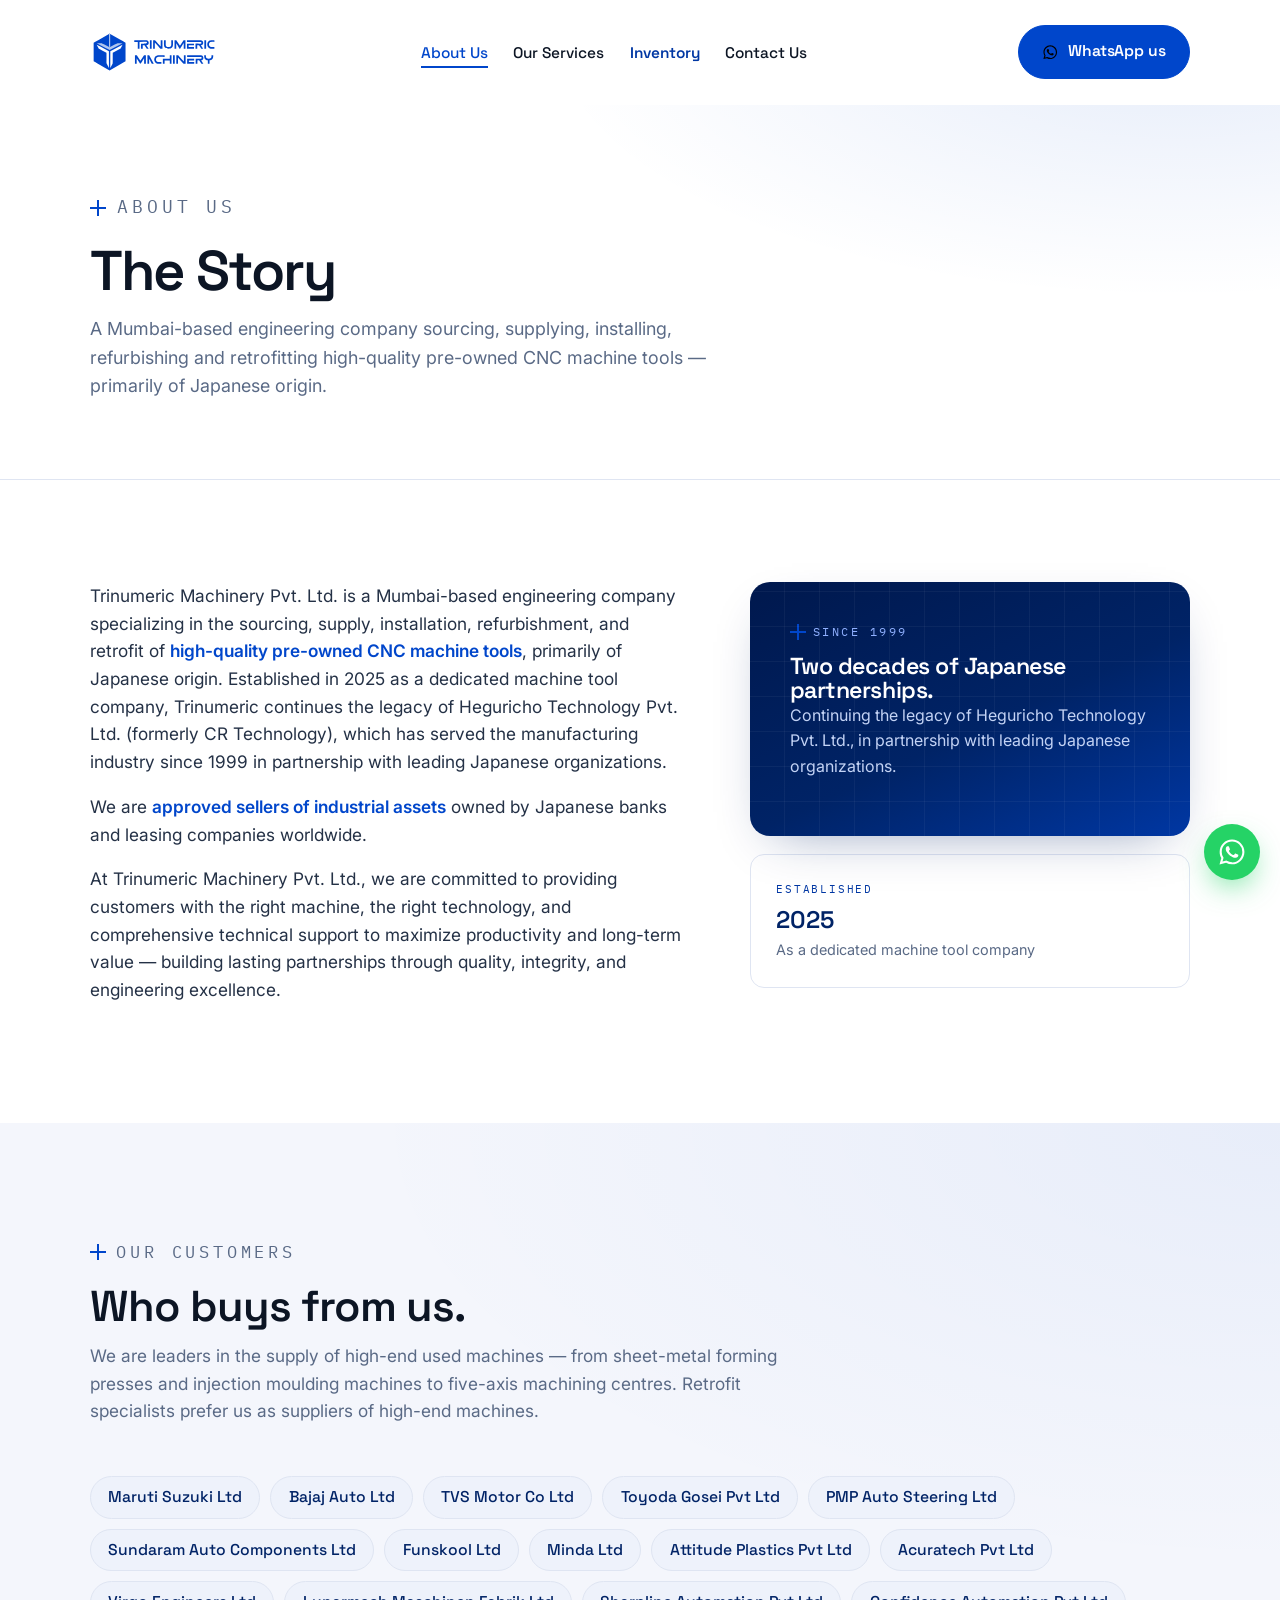
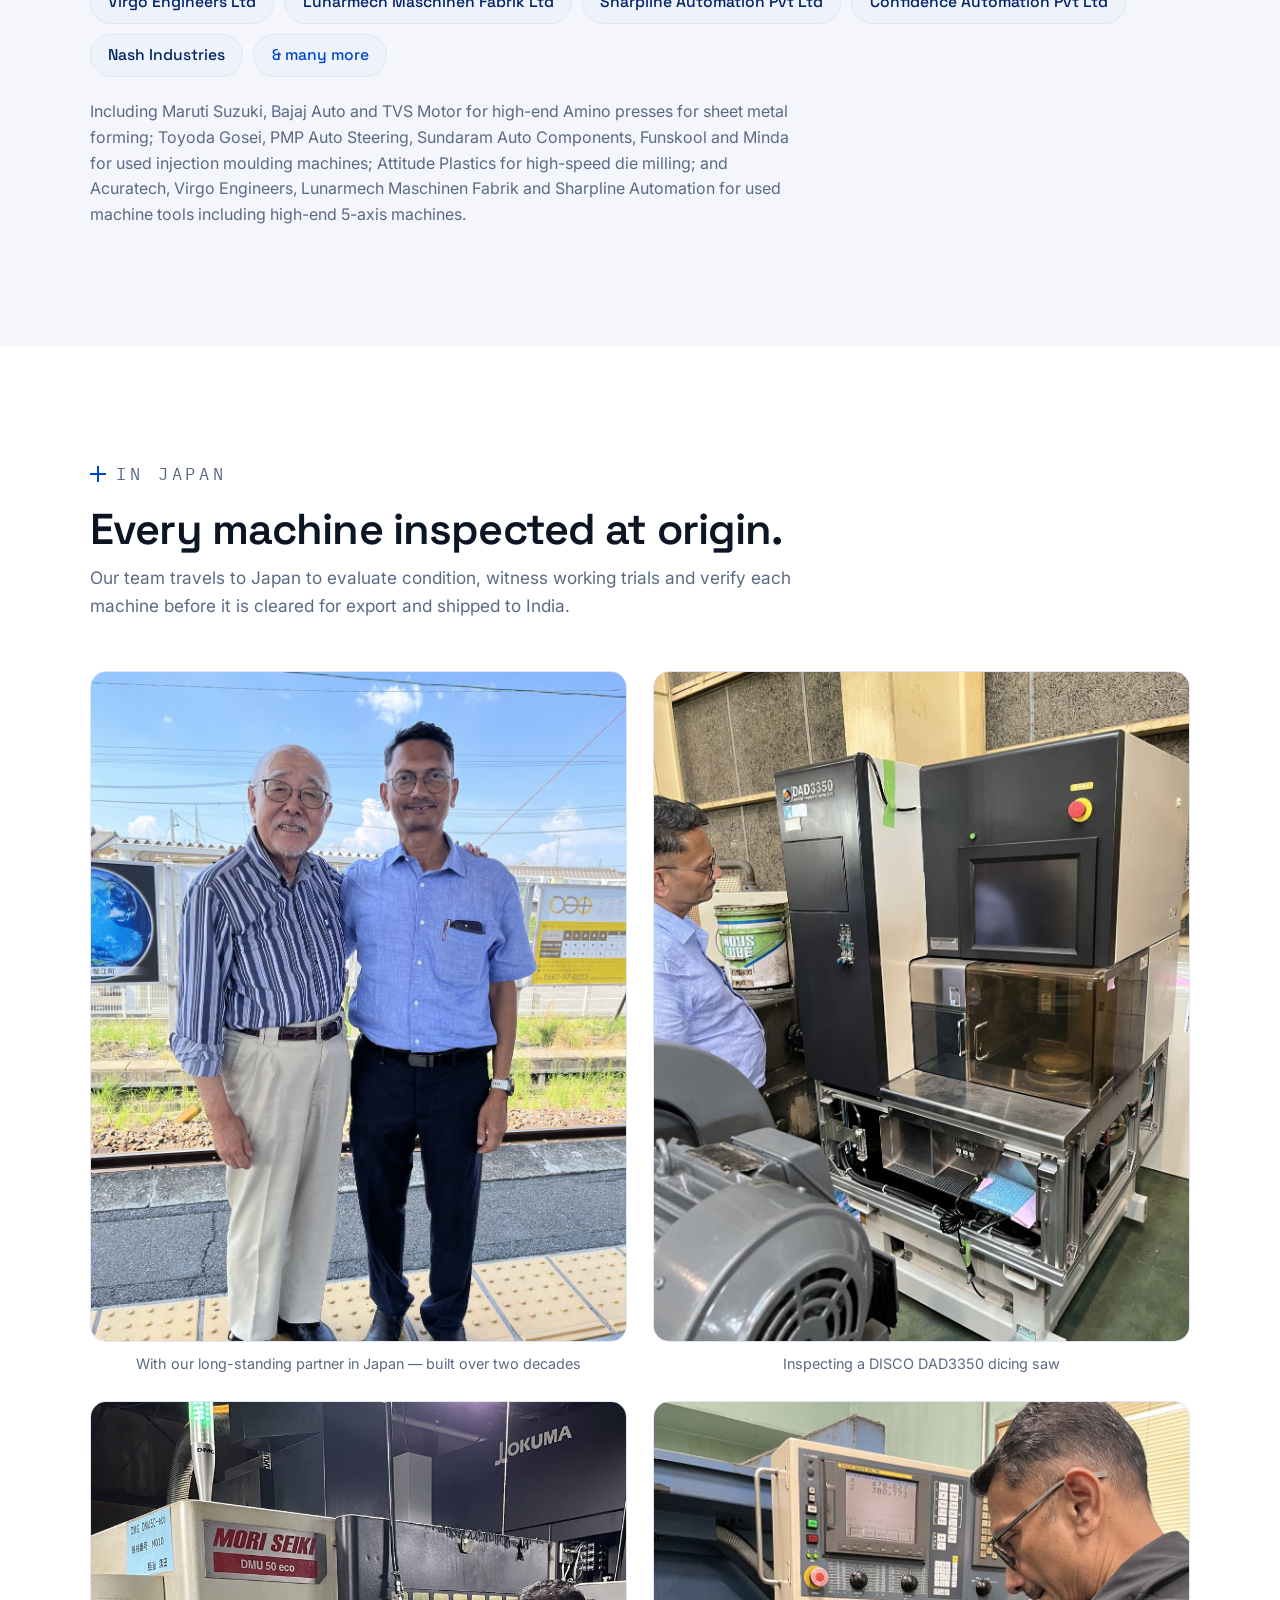
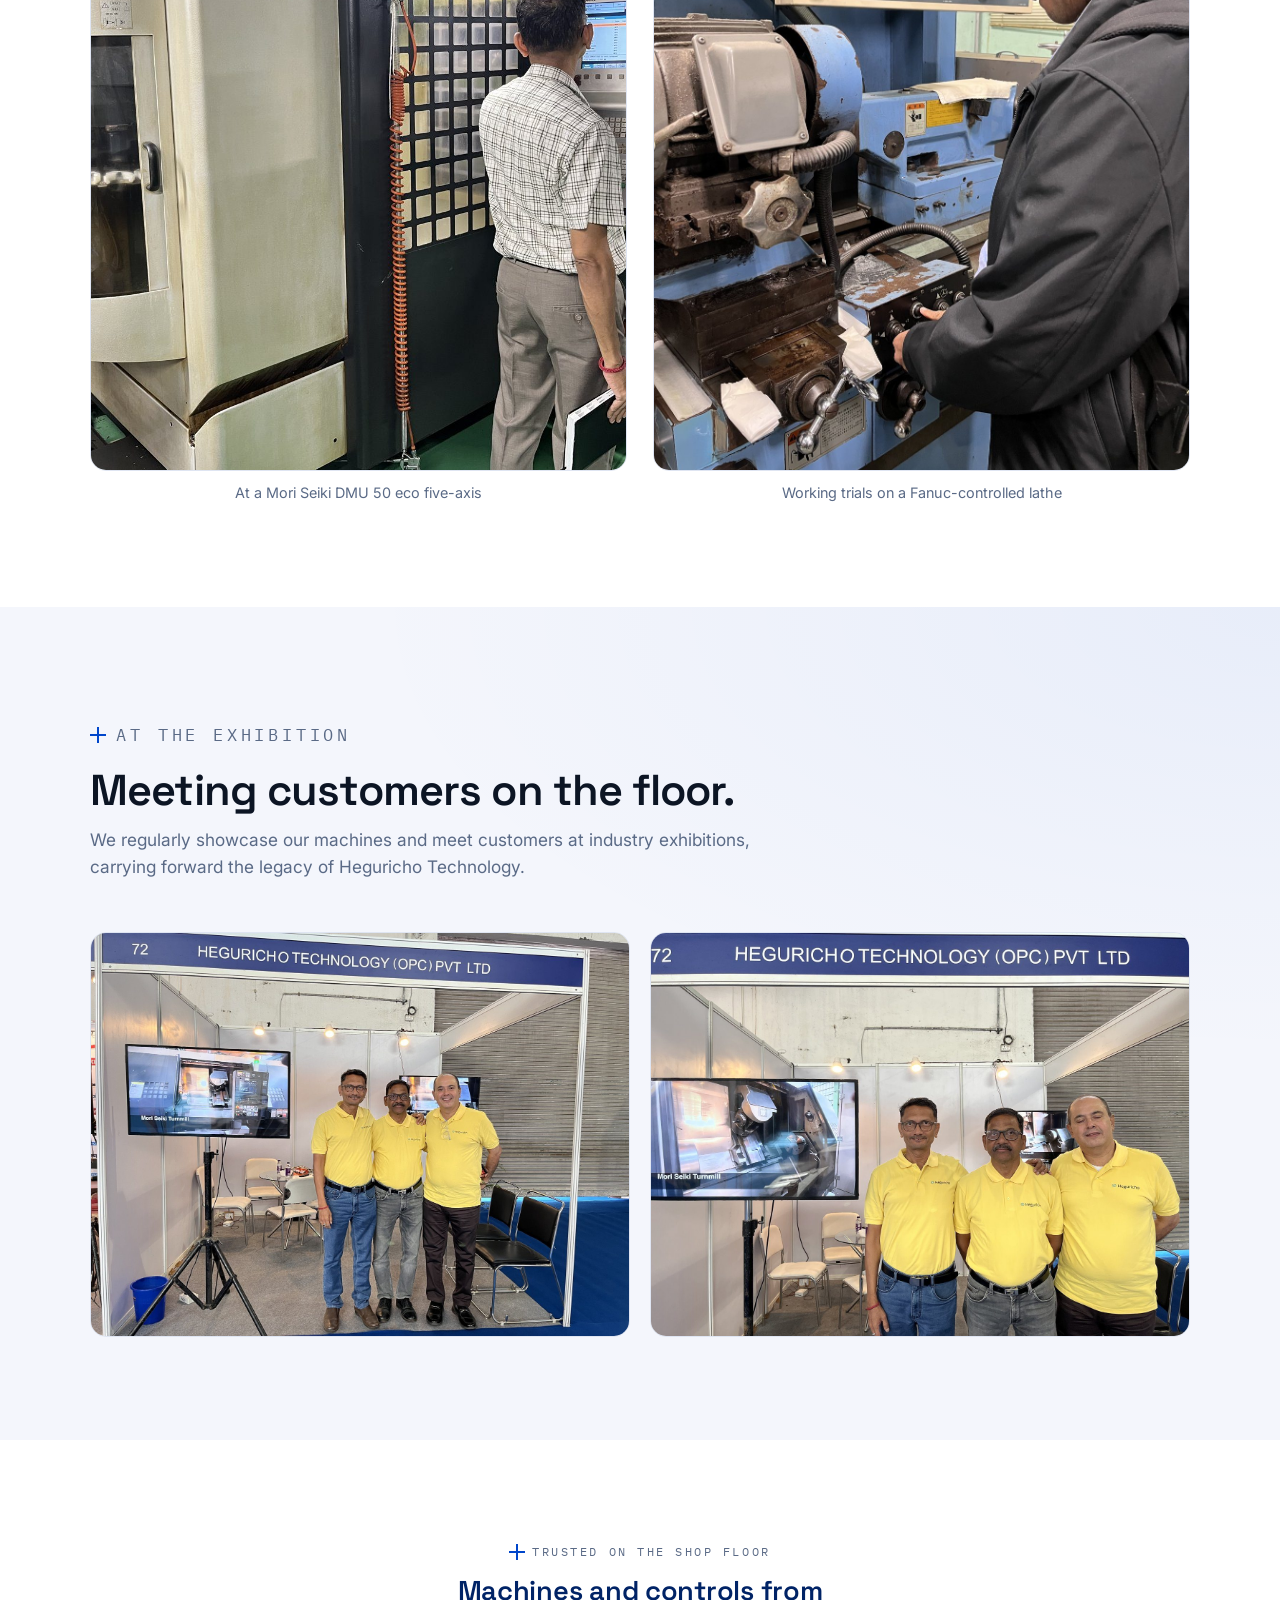
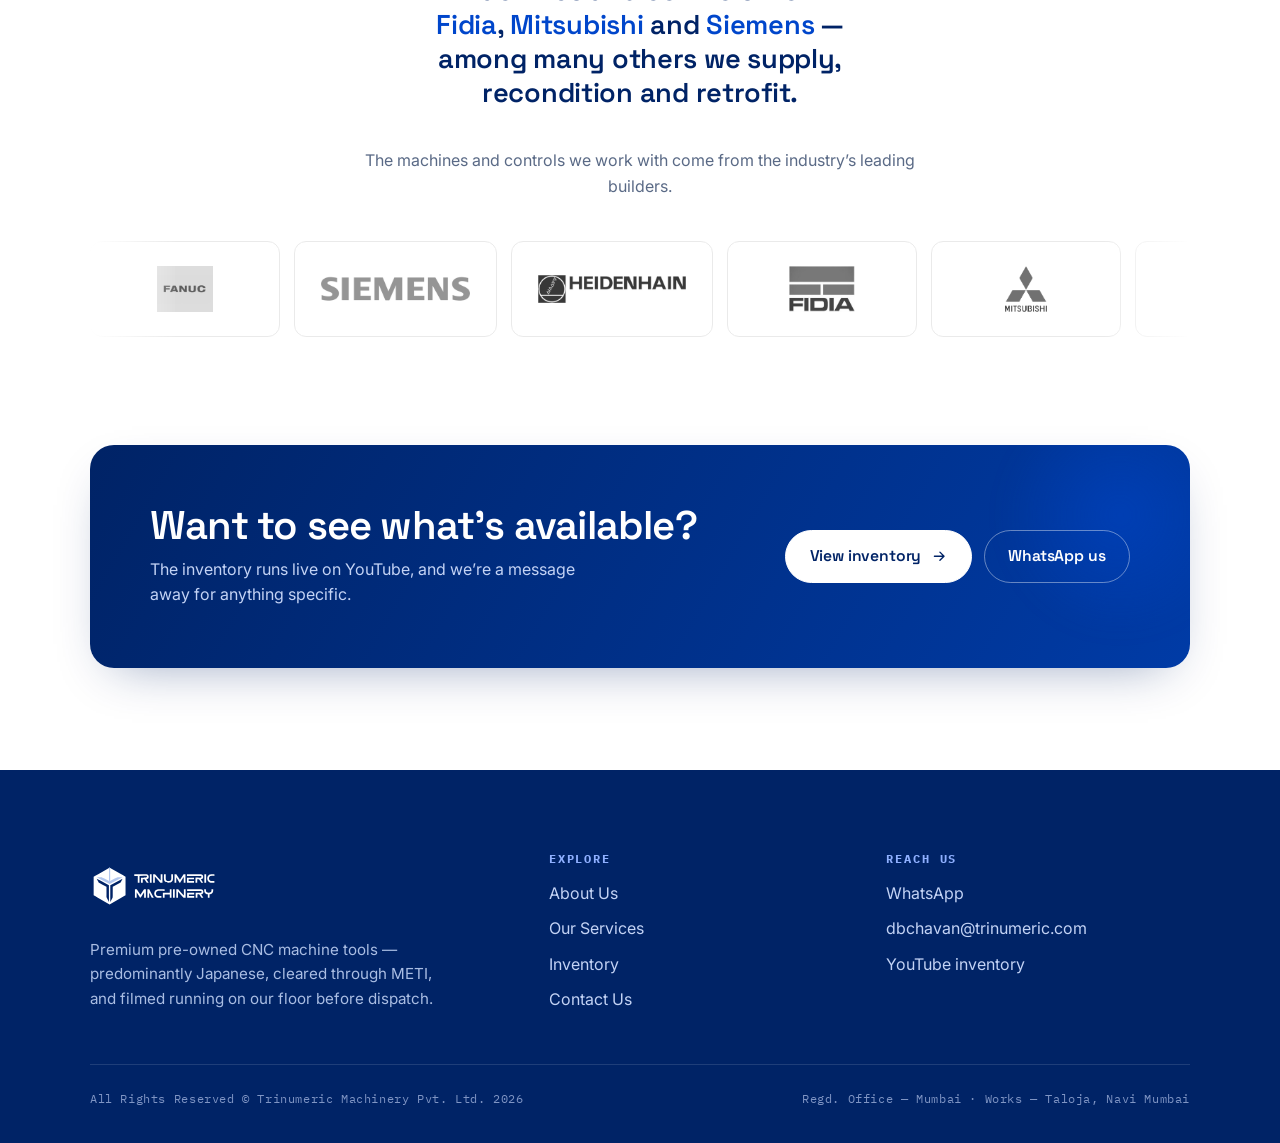
==== about.html @ cbeffe2a "replace prev ver" ====
<!DOCTYPE html><html lang="en"><head><meta charset="utf-8"><meta name="viewport" content="width=device-width,initial-scale=1"><title>About Us — Trinumeric Machinery</title><meta name="description" content="Trinumeric Machinery supplies, reconditions and retrofits premium pre-owned CNC machine tools for Indian manufacturers."><link rel="preconnect" href="https://fonts.googleapis.com"><link rel="preconnect" href="https://fonts.gstatic.com" crossorigin><link href="https://fonts.googleapis.com/css2?family=Space+Grotesk:wght@400;500;600;700&family=Inter:wght@400;500;600&family=IBM+Plex+Mono:wght@400;500&display=swap" rel="stylesheet"><link rel="icon" type="image/png" sizes="32x32" href="images/favicon-32x32.png"><style>
:root{
  --navy:#002366; --blue:#0046CB; --blue-2:#2a6bff;
  --orange:#0046CB; --orange-ink:#0037a3;
  --ink:#0c1524; --steel:#5a6a86; --line:#dfe5f2;
  --paper:#f4f6fc; --paper-2:#eef2fb; --white:#ffffff;
  --shadow:0 18px 50px -24px rgba(0,35,102,.45);
  --shadow-sm:0 8px 24px -14px rgba(0,35,102,.4);
  --r:14px; --maxw:1180px;
  --mono:"IBM Plex Mono",ui-monospace,SFMono-Regular,Menlo,monospace;
  --disp:"Space Grotesk",system-ui,sans-serif;
  --body:"Inter",system-ui,-apple-system,Segoe UI,Roboto,sans-serif;
}
*{box-sizing:border-box}
html{scroll-behavior:smooth}
body{
  margin:0;font-family:var(--body);color:var(--ink);background:var(--white);
  line-height:1.6;-webkit-font-smoothing:antialiased;overflow-x:hidden;
}
a{color:var(--blue);text-decoration:none}
img{max-width:100%;display:block}
h1,h2,h3{font-family:var(--disp);font-weight:600;letter-spacing:-.02em;line-height:1.05;margin:0}
p{margin:0 0 1em}
.wrap{max-width:var(--maxw);margin:0 auto;padding:0 clamp(18px,4vw,40px)}
.section{padding:clamp(56px,8vw,104px) 0}
.section--paper{background:
   radial-gradient(120% 90% at 100% 0,rgba(0,70,203,.05),transparent 60%),var(--paper)}

/* ---- readout eyebrow ---- */
.eyebrow{
  font-family:var(--mono);font-size:.72rem;letter-spacing:.22em;text-transform:uppercase;
  color:var(--blue);display:inline-flex;align-items:center;gap:.6em;margin:0 0 1.1em
}
.eyebrow::before{
  content:"";width:16px;height:16px;flex:none;
  background:
    linear-gradient(var(--orange),var(--orange)) center/100% 2px no-repeat,
    linear-gradient(var(--orange),var(--orange)) center/2px 100% no-repeat;
  transform:rotate(0deg)
}
.eyebrow.gap{color:var(--steel)}

/* ---- buttons ---- */
.btn{
  --bg:var(--navy);--fg:#fff;
  font-family:var(--disp);font-weight:600;font-size:.98rem;letter-spacing:-.01em;
  display:inline-flex;align-items:center;gap:.6em;padding:.85em 1.5em;border-radius:999px;
  background:var(--bg);color:var(--fg);border:1.5px solid var(--bg);cursor:pointer;
  transition:transform .18s ease,background .18s ease,border-color .18s,color .18s,box-shadow .18s;
}
.btn svg{width:1.05em;height:1.05em}
.btn:hover{transform:translateY(-2px);background:var(--blue);border-color:var(--blue);box-shadow:var(--shadow-sm)}
.btn--orange{--bg:var(--orange)}
.btn--orange:hover{background:var(--orange-ink);border-color:var(--orange-ink)}
.btn--ghost{background:transparent;color:var(--navy);border-color:var(--line)}
.btn--ghost:hover{background:transparent;color:var(--blue);border-color:var(--blue);box-shadow:none}
.btn--wa{--bg:#1faf52}
.btn--wa:hover{background:#178e42;border-color:#178e42}

/* ---- top nav ---- */
.nav{position:sticky;top:0;z-index:60;background:rgba(255,255,255,.82);
  backdrop-filter:saturate(1.4) blur(12px);border-bottom:1px solid transparent;transition:border-color .2s,box-shadow .2s}
.nav.scrolled{border-color:var(--line);box-shadow:0 6px 24px -20px rgba(0,35,102,.6)}
.nav-inner{display:flex;align-items:center;justify-content:space-between;height:104px}
.brand{display:flex;align-items:center;gap:.6em;color:var(--navy)}
.brand img{height:72px;width:auto}
.brand-fallback{font-family:var(--disp);font-weight:700;font-size:1.6rem;letter-spacing:-.03em;color:var(--navy);display:flex;align-items:center;gap:.55em}
.brand-fallback b{color:var(--blue)}
.brand-fallback .tick{width:15px;height:15px;border:2.5px solid var(--orange);border-radius:3px;display:inline-block;transform:rotate(45deg)}
.nav-links{display:flex;align-items:center;gap:clamp(14px,2vw,30px);list-style:none;margin:0;padding:0}
.nav-links a{font-family:var(--disp);font-weight:500;font-size:.96rem;color:var(--ink);padding:.3em 0;position:relative}
.nav-links a::after{content:"";position:absolute;left:0;right:100%;bottom:-2px;height:2px;background:var(--blue);transition:right .22s ease}
.nav-links a:hover::after,.nav-links a.active::after{right:0}
.nav-links a.active{color:var(--blue)}
.nav-links a.inv{color:var(--orange-ink);font-weight:600}
.nav-links a.inv::after{background:var(--orange)}
.nav-links a.inv.active{color:var(--orange-ink)}
.nav-cta{margin-left:8px}
.nav-toggle{display:none;background:none;border:0;cursor:pointer;padding:8px;color:var(--navy)}
.nav-toggle svg{width:26px;height:26px}

/* mobile menu */
.mmenu{position:fixed;inset:0;z-index:70;background:linear-gradient(160deg,#00184d,#002366 60%,#001a52);
  color:#fff;display:flex;flex-direction:column;padding:26px clamp(20px,6vw,42px);
  transform:translateY(-100%);transition:transform .38s cubic-bezier(.5,0,.2,1);visibility:hidden}
.mmenu.open{transform:none;visibility:visible}
.mmenu-top{display:flex;justify-content:space-between;align-items:center}
.mmenu-close{background:none;border:0;color:#fff;cursor:pointer;padding:8px}
.mmenu-close svg{width:28px;height:28px}
.mmenu nav{display:flex;flex-direction:column;gap:6px;margin-top:8vh}
.mmenu nav a{font-family:var(--disp);font-weight:600;font-size:clamp(1.8rem,7vw,2.6rem);color:#fff;
  padding:.25em 0;border-bottom:1px solid rgba(255,255,255,.12);letter-spacing:-.02em}
.mmenu nav a.inv{color:#7fa6ff}
.mmenu-foot{margin-top:auto;font-family:var(--mono);font-size:.8rem;color:#9db0d8;letter-spacing:.04em}
.mmenu-foot a{color:#cfe0ff}

/* ---- hero ---- */
.hero{position:relative;background:
   radial-gradient(90% 120% at 88% -10%,rgba(0,70,203,.10),transparent 55%),
   linear-gradient(180deg,#fff, #fff 60%, var(--paper));overflow:hidden}
.hero-grid{display:grid;grid-template-columns:1.05fr .95fr;gap:clamp(28px,5vw,64px);
  align-items:center;padding:clamp(46px,7vw,86px) 0 clamp(52px,8vw,92px)}
.hero h1{font-size:clamp(2.5rem,6.2vw,4.4rem);letter-spacing:-.035em}
.hero h1 .hl{color:var(--blue);position:relative;white-space:nowrap}
.hero .lead{font-size:clamp(1.06rem,1.7vw,1.28rem);color:var(--steel);max-width:38ch;margin:1.2em 0 1.8em}
.hero-cta{display:flex;flex-wrap:wrap;gap:12px}
.hero-tags{margin-top:2.2em;display:flex;flex-wrap:wrap;gap:10px;font-family:var(--mono);
  font-size:.72rem;letter-spacing:.14em;text-transform:uppercase;color:var(--steel)}
.hero-tags span{border:1px solid var(--line);border-radius:999px;padding:.5em 1em;background:#fff}
.hero-tags b{color:var(--navy);font-weight:600}

/* engineered figure (signature) */
.figure{position:relative;aspect-ratio:1/1;max-width:520px;margin-inline:auto;width:100%}
.figure svg{width:100%;height:100%;overflow:visible}
.spin{transform-origin:255px 255px;animation:spin 26s linear infinite}
@keyframes spin{to{transform:rotate(360deg)}}
.draw{stroke-dasharray:1;stroke-dashoffset:1;animation:draw 1.3s ease forwards}
.draw.d2{animation-delay:.18s}.draw.d3{animation-delay:.34s}.draw.d4{animation-delay:.5s}
@keyframes draw{to{stroke-dashoffset:0}}
.callout{font-family:var(--mono);font-size:11px;fill:var(--steel);letter-spacing:.06em}
.callout--o{fill:var(--orange-ink)}
.fade-up{opacity:0;transform:translateY(14px);animation:fadeUp .7s ease forwards}
@keyframes fadeUp{to{opacity:1;transform:none}}

/* ---- spec strip ---- */
.specstrip{display:grid;grid-template-columns:repeat(4,1fr);border-top:1px solid var(--line);
  border-bottom:1px solid var(--line);background:#fff}
.spec{padding:26px clamp(14px,2vw,30px);border-left:1px solid var(--line)}
.spec:first-child{border-left:0}
.spec .k{font-family:var(--mono);font-size:.7rem;letter-spacing:.16em;text-transform:uppercase;color:var(--orange-ink)}
.spec .v{font-family:var(--disp);font-weight:600;font-size:clamp(1.15rem,2vw,1.5rem);color:var(--navy);margin-top:.35em;line-height:1.1}
.spec .n{color:var(--steel);font-size:.9rem;margin-top:.3em}

/* ---- section head ---- */
.shead{max-width:60ch;margin-bottom:clamp(30px,4vw,52px)}
.shead h2{font-size:clamp(1.8rem,3.6vw,2.7rem)}
.shead p{color:var(--steel);font-size:1.08rem;margin-top:.7em}
.shead--wide{max-width:72ch}

/* ---- cards (what we do) ---- */
.cards{display:grid;grid-template-columns:repeat(3,1fr);gap:20px}
.card{background:#fff;border:1px solid var(--line);border-radius:var(--r);padding:28px;position:relative;
  transition:transform .2s ease,box-shadow .2s ease,border-color .2s}
.card:hover{transform:translateY(-4px);box-shadow:var(--shadow);border-color:#cdd8ef}
.card .idx{font-family:var(--mono);font-size:.72rem;letter-spacing:.14em;color:var(--blue)}
.card h3{font-size:1.28rem;margin:.7em 0 .4em}
.card p{color:var(--steel);margin:0}
.card .ic{width:44px;height:44px;border-radius:11px;display:grid;place-items:center;
  background:linear-gradient(140deg,#eaf0ff,#dbe6ff);color:var(--blue);margin-bottom:14px}
.card .ic svg{width:23px;height:23px}

/* ---- why (split) ---- */
.split{display:grid;grid-template-columns:.9fr 1.1fr;gap:clamp(30px,5vw,68px);align-items:center}
.why{list-style:none;margin:0;padding:0;display:grid;gap:2px}
.why li{display:flex;gap:16px;padding:20px 0;border-bottom:1px solid var(--line)}
.why li:first-child{border-top:1px solid var(--line)}
.why .no{font-family:var(--mono);font-size:.8rem;color:var(--orange-ink);padding-top:3px;min-width:34px}
.why h3{font-size:1.16rem;margin-bottom:.25em}
.why p{color:var(--steel);margin:0;font-size:.98rem}
.panel{background:linear-gradient(155deg,#00184d,#002366 55%,#0037a3);color:#fff;border-radius:20px;
  padding:clamp(26px,4vw,40px);box-shadow:var(--shadow);position:relative;overflow:hidden}
.panel::after{content:"";position:absolute;inset:0;background:
  repeating-linear-gradient(0deg,transparent 0 34px,rgba(255,255,255,.045) 34px 35px),
  repeating-linear-gradient(90deg,transparent 0 34px,rgba(255,255,255,.045) 34px 35px);pointer-events:none}
.panel .eyebrow{color:#8fb0ff}
.panel h3{color:#fff;font-size:clamp(1.4rem,2.6vw,1.9rem);position:relative}
.panel p{color:#c3d3f5;position:relative}
.panel .live{display:inline-flex;align-items:center;gap:.5em;font-family:var(--mono);font-size:.74rem;
  letter-spacing:.14em;text-transform:uppercase;color:#9db8ff;margin-bottom:1em;position:relative}
.panel .dot{width:9px;height:9px;border-radius:50%;background:var(--orange);box-shadow:0 0 0 0 rgba(0,70,203,.6);animation:pulse 2s infinite}
@keyframes pulse{70%{box-shadow:0 0 0 10px rgba(0,70,203,0)}100%{box-shadow:0 0 0 0 rgba(0,70,203,0)}}

/* ---- clients ---- */
.clients{text-align:center}
.clients .named{font-family:var(--disp);font-weight:600;color:var(--navy);font-size:clamp(1.2rem,2.4vw,1.7rem);
  letter-spacing:-.01em;margin:0 auto 1.4em;max-width:24ch;line-height:1.25}
.clients .named u{text-decoration:none;color:var(--blue)}
.logos{display:flex;flex-wrap:wrap;gap:14px;justify-content:center;align-items:center}
.logos .lg{height:70px;min-width:130px;display:grid;place-items:center;padding:0 22px;background:#fff;
  border:1px solid var(--line);border-radius:12px;filter:grayscale(1);opacity:.85;transition:.2s}
.logos .lg:hover{filter:none;opacity:1;border-color:#cdd8ef}
.logos .lg img{max-height:40px;width:auto}
.logos .lg .txt{font-family:var(--disp);font-weight:600;color:var(--steel);font-size:.95rem}

/* ---- CTA band ---- */
.ctaband{background:linear-gradient(120deg,var(--navy),#003ba6);color:#fff;border-radius:24px;
  padding:clamp(34px,5vw,60px);display:grid;grid-template-columns:1.4fr auto;gap:28px;align-items:center;
  box-shadow:var(--shadow);position:relative;overflow:hidden}
.ctaband::before{content:"";position:absolute;right:-60px;top:-60px;width:260px;height:260px;border-radius:50%;
  background:radial-gradient(circle,rgba(0,70,203,.5),transparent 65%);filter:blur(10px)}
.ctaband h2{font-size:clamp(1.7rem,3.2vw,2.5rem);color:#fff;position:relative}
.ctaband p{color:#c3d3f5;margin:.6em 0 0;position:relative;max-width:46ch}
.ctaband .btns{display:flex;gap:12px;flex-wrap:wrap;position:relative}

/* ---- auto-scroll logo marquee ---- */
.marquee{position:relative;overflow:hidden;padding:6px 0;
  -webkit-mask-image:linear-gradient(90deg,transparent,#000 8%,#000 92%,transparent);
          mask-image:linear-gradient(90deg,transparent,#000 8%,#000 92%,transparent)}
.marquee-track{display:flex;width:max-content;gap:14px;animation:marq 34s linear infinite}
.marquee:hover .marquee-track{animation-play-state:paused}
@keyframes marq{from{transform:translateX(0)}to{transform:translateX(-50%)}}
.marquee .lg{height:96px;min-width:190px;display:grid;place-items:center;padding:0 26px;background:#fff;
  border:1px solid var(--line);border-radius:12px;filter:grayscale(1);opacity:.78;transition:.25s;flex:none}
.marquee .lg:hover{filter:none;opacity:1;border-color:#cdd8ef;box-shadow:var(--shadow-sm)}
.marquee .lg img{max-height:46px;max-width:150px;width:auto;object-fit:contain}

/* ---- video carousel ---- */
.vcar{position:relative;margin-top:8px}
.vtrack{display:flex;gap:20px;overflow-x:auto;scroll-snap-type:x mandatory;padding:6px 2px 18px;
  scrollbar-width:thin;scroll-behavior:smooth}
.vtrack::-webkit-scrollbar{height:6px}
.vtrack::-webkit-scrollbar-thumb{background:#c9d5ef;border-radius:99px}
.vcard{flex:0 0 clamp(260px,30vw,340px);scroll-snap-align:start;background:#fff;border:1px solid var(--line);
  border-radius:16px;overflow:hidden;transition:transform .2s,box-shadow .2s,border-color .2s;display:block;color:inherit}
.vcard:hover{transform:translateY(-4px);box-shadow:var(--shadow);border-color:#cdd8ef}
.vthumb{position:relative;aspect-ratio:16/9;background:#0b1a3a;overflow:hidden}
.vcard.short .vthumb{aspect-ratio:9/13}
.vthumb img{width:100%;height:100%;object-fit:cover}
.vthumb .pl{position:absolute;inset:0;display:grid;place-items:center;background:rgba(0,20,60,.18);transition:.2s}
.vcard:hover .vthumb .pl{background:rgba(0,20,60,.32)}
.vthumb .pl span{width:56px;height:56px;border-radius:50%;background:var(--blue);display:grid;place-items:center;
  box-shadow:0 10px 30px -10px rgba(0,70,203,.8)}
.vthumb .pl svg{width:22px;height:22px;fill:#fff;margin-left:3px}
.vmeta{padding:16px 18px 20px}
.vmeta .cat{font-family:var(--mono);font-size:.66rem;letter-spacing:.14em;text-transform:uppercase;color:var(--blue)}
.vmeta h3{font-size:1.05rem;margin:.45em 0 0;line-height:1.2}
.vnav{display:flex;gap:10px;justify-content:flex-end;margin-top:4px}
.vnav button{width:42px;height:42px;border-radius:50%;border:1px solid var(--line);background:#fff;cursor:pointer;
  display:grid;place-items:center;color:var(--navy);transition:.2s}
.vnav button:hover{border-color:var(--blue);color:var(--blue);box-shadow:var(--shadow-sm)}
.vnav svg{width:19px;height:19px}

/* ---- about page media ---- */
.amedia{border-radius:16px;overflow:hidden;border:1px solid var(--line);background:var(--paper-2);position:relative}
.amedia img{width:100%;height:100%;object-fit:cover;display:block}
.amedia .ph-fb{aspect-ratio:4/3;display:flex;flex-direction:column;justify-content:space-between;padding:16px;
  background:repeating-linear-gradient(45deg,#eef2fb 0 12px,#e7edf9 12px 24px)}
.amedia .ph-fb .tag{font-family:var(--mono);font-size:.66rem;letter-spacing:.14em;text-transform:uppercase;color:var(--blue)}
.acap{color:var(--steel);font-size:.9rem;margin:.7em 0 0;text-align:center}
.agrid2x2{display:grid;grid-template-columns:repeat(2,1fr);gap:clamp(18px,2.5vw,26px)}
@media(max-width:640px){.agrid2x2{grid-template-columns:1fr}}
.agrid3{display:grid;grid-template-columns:repeat(3,1fr);gap:20px}
.agrid2{display:grid;grid-template-columns:repeat(2,1fr);gap:20px}
@media(max-width:900px){.agrid3,.agrid2{grid-template-columns:1fr 1fr}}
@media(max-width:640px){.agrid3,.agrid2{grid-template-columns:1fr}}

/* ---- generic prose page ---- */
.pagehead{background:
  radial-gradient(90% 130% at 92% -20%,rgba(0,70,203,.10),transparent 55%),var(--white);
  border-bottom:1px solid var(--line)}
.pagehead .wrap{padding-top:clamp(40px,6vw,74px);padding-bottom:clamp(36px,5vw,60px)}
.pagehead h1{font-size:clamp(2.2rem,5vw,3.5rem);letter-spacing:-.035em}
.pagehead p{color:var(--steel);font-size:1.12rem;max-width:56ch;margin-top:.8em}
.prose{max-width:64ch;font-size:1.08rem;color:#243146}
.prose h2{font-size:clamp(1.5rem,3vw,2rem);margin:1.6em 0 .5em;color:var(--navy)}
.prose h2:first-child{margin-top:0}
.prose .hl{color:var(--blue);font-weight:600}
.prose ul{padding-left:0;list-style:none;margin:1em 0}
.prose ul li{position:relative;padding:.35em 0 .35em 1.9em;border-bottom:1px dashed var(--line)}
.prose ul li::before{content:"";position:absolute;left:0;top:.95em;width:12px;height:12px;
  border:2px solid var(--orange);border-radius:3px;transform:rotate(45deg)}

/* ---- customer chips ---- */
.chips{display:flex;flex-wrap:wrap;gap:10px;margin:1.4em 0}
.chip{font-family:var(--disp);font-weight:500;font-size:.98rem;color:var(--navy);background:var(--paper-2);
  border:1px solid var(--line);border-radius:999px;padding:.5em 1.1em}

/* ---- services ---- */
.svc{display:grid;grid-template-columns:repeat(3,1fr);gap:20px}
.svc .card h3{font-size:1.22rem}
.projects{display:grid;grid-template-columns:repeat(3,1fr);gap:22px}
.project{border:1px solid var(--line);border-radius:16px;overflow:hidden;background:#fff;
  transition:transform .2s,box-shadow .2s,border-color .2s;display:flex;flex-direction:column}
.project:hover{transform:translateY(-4px);box-shadow:var(--shadow);border-color:#cdd8ef}
.project .ph{aspect-ratio:4/3;background:var(--paper-2);position:relative;overflow:hidden}
.project .ph img{width:100%;height:100%;object-fit:cover}
.project .ph .fb{position:absolute;inset:0;display:flex;flex-direction:column;justify-content:space-between;
  padding:16px;background:
   repeating-linear-gradient(45deg,#eef2fb 0 12px,#e7edf9 12px 24px)}
.project .ph .fb .tag{font-family:var(--mono);font-size:.66rem;letter-spacing:.14em;text-transform:uppercase;color:var(--blue)}
.project .ph .fb .mk{align-self:flex-end;color:#9fb0d3}
.project .ph .fb .mk svg{width:40px;height:40px}
.project .meta{padding:18px 20px 22px;display:flex;flex-direction:column;gap:.4em;flex:1}
.project .cat{font-family:var(--mono);font-size:.68rem;letter-spacing:.14em;text-transform:uppercase;color:var(--orange-ink)}
.project h3{font-size:1.12rem;line-height:1.15}
.project p{color:var(--steel);font-size:.94rem;margin:0}
.project .soon{margin-top:auto;font-family:var(--mono);font-size:.68rem;letter-spacing:.1em;color:var(--steel);
  text-transform:uppercase;padding-top:.6em}

/* ---- inventory ---- */
.invhero{display:grid;grid-template-columns:1.1fr .9fr;gap:clamp(30px,5vw,60px);align-items:center}
.invlist{list-style:none;margin:1.4em 0 2em;padding:0;display:grid;gap:2px}
.invlist li{display:flex;gap:14px;align-items:flex-start;padding:14px 0;border-bottom:1px solid var(--line);
  font-size:1.05rem;color:#243146}
.invlist li:first-child{border-top:1px solid var(--line)}
.invlist .x{font-family:var(--mono);color:var(--blue);font-size:.82rem;padding-top:3px}
.ytcard{background:linear-gradient(155deg,#00184d,#002366);border-radius:20px;padding:clamp(26px,4vw,40px);
  color:#fff;box-shadow:var(--shadow);position:relative;overflow:hidden}
.ytcard::after{content:"";position:absolute;inset:0;background:
  repeating-linear-gradient(90deg,transparent 0 30px,rgba(255,255,255,.05) 30px 31px);pointer-events:none}
.ytcard .live{display:inline-flex;align-items:center;gap:.5em;font-family:var(--mono);font-size:.74rem;
  letter-spacing:.14em;text-transform:uppercase;color:#9db8ff;margin-bottom:1em;position:relative}
.ytcard h3{color:#fff;font-size:clamp(1.3rem,2.6vw,1.8rem);position:relative}
.ytcard p{color:#c3d3f5;position:relative}
.ytplay{width:64px;height:64px;border-radius:50%;background:var(--orange);display:grid;place-items:center;
  margin-bottom:18px;position:relative;box-shadow:0 10px 30px -10px rgba(0,70,203,.7)}
.ytplay svg{width:26px;height:26px;fill:#fff;margin-left:3px}

/* ---- contact ---- */
.contact-grid{display:grid;grid-template-columns:repeat(2,1fr);gap:22px}
.office{background:#fff;border:1px solid var(--line);border-radius:16px;padding:28px;position:relative;overflow:hidden}
.office .tag{font-family:var(--mono);font-size:.7rem;letter-spacing:.16em;text-transform:uppercase;color:var(--orange-ink)}
.office h3{font-size:1.3rem;margin:.5em 0 .4em;color:var(--navy)}
.office address{font-style:normal;color:var(--steel);line-height:1.6}
.reach{display:grid;grid-template-columns:repeat(3,1fr);gap:18px;margin-top:26px}
.reach a{display:flex;gap:14px;align-items:center;background:#fff;border:1px solid var(--line);border-radius:14px;
  padding:18px 20px;color:var(--navy);transition:.2s}
.reach a:hover{border-color:var(--blue);transform:translateY(-3px);box-shadow:var(--shadow-sm)}
.reach .ic{width:42px;height:42px;border-radius:11px;display:grid;place-items:center;background:var(--paper-2);color:var(--blue);flex:none}
.reach .ic svg{width:21px;height:21px}
.reach .k{font-family:var(--mono);font-size:.66rem;letter-spacing:.14em;text-transform:uppercase;color:var(--steel)}
.reach .v{font-family:var(--disp);font-weight:600;font-size:.98rem;word-break:break-word}

/* ---- footer ---- */
.foot{background:var(--navy);color:#c3d3f5;padding:clamp(48px,7vw,80px) 0 34px;position:relative}
.foot-grid{display:grid;grid-template-columns:1.4fr 1fr 1fr;gap:34px;padding-bottom:38px;border-bottom:1px solid rgba(255,255,255,.12)}
.foot .brand-fallback{color:#fff}.foot .brand-fallback b{color:#7fa6ff}
.foot h4{font-family:var(--mono);font-size:.72rem;letter-spacing:.16em;text-transform:uppercase;color:#8fb0ff;margin:0 0 1.1em}
.foot p{color:#a9bde3;font-size:.95rem;max-width:36ch}
.foot ul{list-style:none;margin:0;padding:0;display:grid;gap:.6em}
.foot ul a{color:#c3d3f5}.foot ul a:hover{color:#fff}
.foot-bottom{display:flex;justify-content:space-between;align-items:center;gap:16px;flex-wrap:wrap;padding-top:24px;
  font-family:var(--mono);font-size:.76rem;letter-spacing:.05em;color:#7f95c4}

/* ---- floats ---- */
.wa-float{position:fixed;right:20px;bottom:20px;z-index:55;width:56px;height:56px;border-radius:50%;
  background:#25d366;display:grid;place-items:center;box-shadow:0 12px 30px -8px rgba(37,211,102,.7);
  transition:transform .2s}
.wa-float:hover{transform:scale(1.08)}
.wa-float svg{width:30px;height:30px;fill:#fff}
.totop{position:fixed;right:20px;bottom:86px;z-index:55;width:46px;height:46px;border-radius:12px;
  background:var(--white);border:1px solid var(--line);display:grid;place-items:center;cursor:pointer;
  box-shadow:var(--shadow-sm);opacity:0;pointer-events:none;transform:translateY(8px);transition:.25s}
.totop.show{opacity:1;pointer-events:auto;transform:none}
.totop svg{width:20px;height:20px;stroke:var(--navy)}

/* ---- responsive ---- */
@media(max-width:900px){
  .hero-grid,.split,.invhero{grid-template-columns:1fr}
  .figure{order:-1;max-width:400px}
  .cards,.svc,.projects{grid-template-columns:repeat(2,1fr)}
  .specstrip{grid-template-columns:repeat(2,1fr)}
  .spec:nth-child(3){border-left:0}
  .spec:nth-child(-n+2){border-bottom:1px solid var(--line)}
  .ctaband,.contact-grid,.reach{grid-template-columns:1fr}
  .foot-grid{grid-template-columns:1fr 1fr}
}
@media(max-width:640px){
  .nav-links{display:none}.nav-cta{display:none}.nav-toggle{display:inline-flex}
  .cards,.svc,.projects{grid-template-columns:1fr}
  .foot-grid{grid-template-columns:1fr}
  .specstrip{grid-template-columns:1fr}
  .spec{border-left:0;border-bottom:1px solid var(--line)}
}
:focus-visible{outline:3px solid var(--blue-2);outline-offset:2px;border-radius:4px}
@media(prefers-reduced-motion:reduce){
  *{animation:none!important;transition:none!important;scroll-behavior:auto}
  .draw{stroke-dashoffset:0}.fade-up,.hero-grid *{opacity:1;transform:none}
}
</style></head><body><header class="nav" id="nav"><div class="wrap"><div class="nav-inner"><a class="brand" href="index.html" aria-label="Trinumeric Machinery — home"><img src="images/Blogo.svg" alt="Trinumeric Machinery" onerror="this.style.display='none';this.nextElementSibling.style.display='flex';"><span class="brand-fallback" style="display:none"><i class="tick"></i>TRI<b>NUMERIC</b></span></a><ul class="nav-links"><li><a href="about.html" class="active">About Us</a></li><li><a href="services.html">Our Services</a></li><li><a href="inventory.html" class="inv">Inventory</a></li><li><a href="contactus.html">Contact Us</a></li></ul><a class="btn btn--orange nav-cta" href="https://wa.me/message/BJNC2ULVYQSVL1" target="_blank" rel="noopener"><svg viewBox="0 0 24 24" aria-hidden="true"><path d="M19.05 4.91A9.82 9.82 0 0012.04 2C6.58 2 2.13 6.45 2.13 11.91c0 1.75.46 3.45 1.32 4.95L2 22l5.25-1.38a9.9 9.9 0 004.78 1.22h.01c5.46 0 9.9-4.45 9.9-9.91 0-2.65-1.03-5.14-2.9-7.02zM12.04 20.15c-1.48 0-2.93-.4-4.2-1.15l-.3-.18-3.12.82.83-3.04-.2-.31a8.2 8.2 0 01-1.26-4.38c0-4.54 3.7-8.24 8.25-8.24 2.2 0 4.27.86 5.82 2.42a8.18 8.18 0 012.41 5.83c0 4.54-3.7 8.4-8.06 8.4zm4.52-6.16c-.25-.12-1.47-.72-1.69-.81-.23-.08-.39-.12-.56.12-.16.25-.64.81-.79.98-.14.16-.29.18-.54.06-.25-.12-1.05-.39-1.99-1.23-.74-.66-1.23-1.47-1.38-1.72-.14-.25-.02-.38.11-.51.11-.11.25-.29.37-.43.13-.15.17-.25.25-.42.08-.16.04-.31-.02-.43-.06-.12-.56-1.34-.76-1.84-.2-.48-.4-.42-.56-.42l-.48-.01c-.16 0-.43.06-.66.31-.22.25-.86.85-.86 2.07 0 1.22.89 2.4 1.01 2.56.12.16 1.75 2.67 4.25 3.74.59.26 1.05.41 1.41.52.59.19 1.13.16 1.56.1.48-.07 1.47-.6 1.68-1.18.21-.58.21-1.07.14-1.18-.06-.11-.22-.17-.47-.29z"/></svg>WhatsApp us</a><button class="nav-toggle" aria-label="Open menu" onclick="openMenu()"><svg viewBox="0 0 24 24" aria-hidden="true"><path d="M3 6h18M3 12h18M3 18h18" fill="none" stroke="currentColor" stroke-width="2" stroke-linecap="round"/></svg></button></div></div></header><div class="mmenu" id="mmenu"><div class="mmenu-top"><a class="brand" href="index.html" aria-label="Trinumeric Machinery — home"><img src="images/logo_d.svg" alt="Trinumeric Machinery" onerror="this.style.display='none';this.nextElementSibling.style.display='flex';"><span class="brand-fallback" style="display:none"><i class="tick"></i>TRI<b>NUMERIC</b></span></a><button class="mmenu-close" aria-label="Close menu" onclick="closeMenu()"><svg viewBox="0 0 24 24" aria-hidden="true"><path d="M6 6l12 12M18 6L6 18" fill="none" stroke="currentColor" stroke-width="2" stroke-linecap="round"/></svg></button></div><nav><a href="about.html">About Us</a><a href="services.html">Our Services</a><a href="inventory.html" class="inv">Inventory</a><a href="contactus.html">Contact Us</a></nav><div class="mmenu-foot">TRINUMERIC MACHINERY PVT. LTD.<br><a href="https://wa.me/message/BJNC2ULVYQSVL1" target="_blank" rel="noopener">WhatsApp</a> · <a href="mailto:dbchavan@trinumeric.com">dbchavan@trinumeric.com</a></div></div><section class="pagehead"><div class="wrap"><p class="eyebrow">About us</p><h1>The Story</h1><p>A Mumbai-based engineering company sourcing, supplying, installing, refurbishing and retrofitting high-quality pre-owned CNC machine tools &mdash; primarily of Japanese origin.</p></div></section><section class="section"><div class="wrap" style="display:grid;grid-template-columns:1.15fr .85fr;gap:clamp(30px,5vw,64px);align-items:start"><div class="prose"><p>Trinumeric Machinery Pvt. Ltd. is a Mumbai-based engineering company specializing in the sourcing, supply, installation, refurbishment, and retrofit of <span class="hl">high-quality pre-owned CNC machine tools</span>, primarily of Japanese origin. Established in 2025 as a dedicated machine tool company, Trinumeric continues the legacy of Heguricho Technology Pvt. Ltd. (formerly CR Technology), which has served the manufacturing industry since 1999 in partnership with leading Japanese organizations.</p><p>We are <span class="hl">approved sellers of industrial assets</span> owned by Japanese banks and leasing companies worldwide.</p><p>At Trinumeric Machinery Pvt. Ltd., we are committed to providing customers with the right machine, the right technology, and comprehensive technical support to maximize productivity and long-term value &mdash; building lasting partnerships through quality, integrity, and engineering excellence.</p></div><aside><div class="panel"><p class="eyebrow">Since 1999</p><h3 style="font-size:1.45rem">Two decades of Japanese partnerships.</h3><p>Continuing the legacy of Heguricho Technology Pvt. Ltd., in partnership with leading Japanese organizations.</p></div><div class="spec" style="border:1px solid var(--line);border-radius:14px;margin-top:18px;border-left:1px solid var(--line)"><div class="k">Established</div><div class="v">2025</div><div class="n">As a dedicated machine tool company</div></div></aside></div></section><section class="section section--paper"><div class="wrap"><div class="shead shead--wide"><p class="eyebrow">Our customers</p><h2>Who buys from us.</h2><p>We are leaders in the supply of high-end used machines &mdash; from sheet-metal forming presses and injection moulding machines to five-axis machining centres. Retrofit specialists prefer us as suppliers of high-end machines.</p></div><div class="chips"><span class="chip">Maruti Suzuki Ltd</span><span class="chip">Bajaj Auto Ltd</span><span class="chip">TVS Motor Co Ltd</span><span class="chip">Toyoda Gosei Pvt Ltd</span><span class="chip">PMP Auto Steering Ltd</span><span class="chip">Sundaram Auto Components Ltd</span><span class="chip">Funskool Ltd</span><span class="chip">Minda Ltd</span><span class="chip">Attitude Plastics Pvt Ltd</span><span class="chip">Acuratech Pvt Ltd</span><span class="chip">Virgo Engineers Ltd</span><span class="chip">Lunarmech Maschinen Fabrik Ltd</span><span class="chip">Sharpline Automation Pvt Ltd</span><span class="chip">Confidence Automation Pvt Ltd</span><span class="chip">Nash Industries</span><span class="chip" style="color:var(--blue)">&amp; many more</span></div><p style="color:var(--steel);max-width:70ch;margin-top:1.4em">Including Maruti Suzuki, Bajaj Auto and TVS Motor for high-end Amino presses for sheet metal forming; Toyoda Gosei, PMP Auto Steering, Sundaram Auto Components, Funskool and Minda for used injection moulding machines; Attitude Plastics for high-speed die milling; and Acuratech, Virgo Engineers, Lunarmech Maschinen Fabrik and Sharpline Automation for used machine tools including high-end 5-axis machines.</p></div></section><section class="section"><div class="wrap"><div class="shead shead--wide"><p class="eyebrow">In Japan</p><h2>Every machine inspected at origin.</h2><p>Our team travels to Japan to evaluate condition, witness working trials and verify each machine before it is cleared for export and shipped to India.</p></div><div class="agrid2x2"><div><div class="amedia"><img src="images/founder-partner-japan.jpg" alt="With our long-standing partner in Japan" loading="lazy" style="aspect-ratio:4/5" onerror="this.style.display='none';this.nextElementSibling.style.display='flex';"><div class="ph-fb" style="display:none"><span class="tag">Japan</span><span style="align-self:flex-end;color:#9fb0d3"><svg viewBox="0 0 24 24" aria-hidden="true"><path d="M3 7l9-4 9 4-9 4-9-4zm0 0v10l9 4 9-4V7" fill="none" stroke="currentColor" stroke-width="1.8" stroke-linejoin="round"/></svg></span></div></div><p class="acap">With our long-standing partner in Japan &mdash; built over two decades</p></div><div><div class="amedia"><img src="images/inspection-dicing-saw.jpg" alt="Inspecting a DISCO DAD3350 dicing saw" loading="lazy" style="aspect-ratio:4/5" onerror="this.style.display='none';this.nextElementSibling.style.display='flex';"><div class="ph-fb" style="display:none"><span class="tag">Inspection</span><span style="align-self:flex-end;color:#9fb0d3"><svg viewBox="0 0 24 24" aria-hidden="true"><path d="M3 7l9-4 9 4-9 4-9-4zm0 0v10l9 4 9-4V7" fill="none" stroke="currentColor" stroke-width="1.8" stroke-linejoin="round"/></svg></span></div></div><p class="acap">Inspecting a DISCO DAD3350 dicing saw</p></div><div><div class="amedia"><img src="images/inspection-mori-seiki.jpg" alt="At a Mori Seiki DMU 50 eco five-axis" loading="lazy" style="aspect-ratio:4/5" onerror="this.style.display='none';this.nextElementSibling.style.display='flex';"><div class="ph-fb" style="display:none"><span class="tag">Inspection</span><span style="align-self:flex-end;color:#9fb0d3"><svg viewBox="0 0 24 24" aria-hidden="true"><path d="M3 7l9-4 9 4-9 4-9-4zm0 0v10l9 4 9-4V7" fill="none" stroke="currentColor" stroke-width="1.8" stroke-linejoin="round"/></svg></span></div></div><p class="acap">At a Mori Seiki DMU 50 eco five-axis</p></div><div><div class="amedia"><img src="images/inspection-cnc-lathe.jpg" alt="Working trials on a Fanuc-controlled lathe" loading="lazy" style="aspect-ratio:4/5" onerror="this.style.display='none';this.nextElementSibling.style.display='flex';"><div class="ph-fb" style="display:none"><span class="tag">Trial</span><span style="align-self:flex-end;color:#9fb0d3"><svg viewBox="0 0 24 24" aria-hidden="true"><path d="M3 7l9-4 9 4-9 4-9-4zm0 0v10l9 4 9-4V7" fill="none" stroke="currentColor" stroke-width="1.8" stroke-linejoin="round"/></svg></span></div></div><p class="acap">Working trials on a Fanuc-controlled lathe</p></div></div></div></section><section class="section section--paper"><div class="wrap"><div class="shead shead--wide"><p class="eyebrow">At the exhibition</p><h2>Meeting customers on the floor.</h2><p>We regularly showcase our machines and meet customers at industry exhibitions, carrying forward the legacy of Heguricho Technology.</p></div><div class="agrid2"><div><div class="amedia"><img src="images/team-exhibition-1.jpg" alt="Our team at an industry exhibition" loading="lazy" style="aspect-ratio:4/3" onerror="this.style.display='none';this.nextElementSibling.style.display='flex';"><div class="ph-fb" style="display:none"><span class="tag">Exhibition</span><span style="align-self:flex-end;color:#9fb0d3"><svg viewBox="0 0 24 24" aria-hidden="true"><path d="M3 7l9-4 9 4-9 4-9-4zm0 0v10l9 4 9-4V7" fill="none" stroke="currentColor" stroke-width="1.8" stroke-linejoin="round"/></svg></span></div></div></div><div><div class="amedia"><img src="images/team-exhibition-2.jpg" alt="Our team at an industry exhibition" loading="lazy" style="aspect-ratio:4/3" onerror="this.style.display='none';this.nextElementSibling.style.display='flex';"><div class="ph-fb" style="display:none"><span class="tag">Exhibition</span><span style="align-self:flex-end;color:#9fb0d3"><svg viewBox="0 0 24 24" aria-hidden="true"><path d="M3 7l9-4 9 4-9 4-9-4zm0 0v10l9 4 9-4V7" fill="none" stroke="currentColor" stroke-width="1.8" stroke-linejoin="round"/></svg></span></div></div></div></div></div></section><section class="section"><div class="wrap clients"><p class="eyebrow gap" style="justify-content:center">Trusted on the shop floor</p><p class="named">Machines and controls from <u>Fidia</u>, <u>Mitsubishi</u> and <u>Siemens</u> &mdash; among many others we supply, recondition and retrofit.</p><p style="color:var(--steel);max-width:60ch;margin:0 auto 2.2em">The machines and controls we work with come from the industry&rsquo;s leading builders.</p><div class="marquee"><div class="marquee-track"><div class="lg"><img src="images/brand-fanuc.png" alt="Fanuc" loading="lazy"></div><div class="lg"><img src="images/brand-siemens.png" alt="Siemens" loading="lazy"></div><div class="lg"><img src="images/brand-heidenhain.png" alt="Heidenhain" loading="lazy"></div><div class="lg"><img src="images/brand-fidia.png" alt="Fidia" loading="lazy"></div><div class="lg"><img src="images/brand-mitsubishi.png" alt="Mitsubishi" loading="lazy"></div><div class="lg"><img src="images/brand-mazak.png" alt="Mazak" loading="lazy"></div><div class="lg"><img src="images/brand-makino.png" alt="Makino" loading="lazy"></div><div class="lg"><img src="images/brand-okuma.png" alt="Okuma" loading="lazy"></div><div class="lg"><img src="images/brand-fanuc.png" alt="Fanuc" loading="lazy"></div><div class="lg"><img src="images/brand-siemens.png" alt="Siemens" loading="lazy"></div><div class="lg"><img src="images/brand-heidenhain.png" alt="Heidenhain" loading="lazy"></div><div class="lg"><img src="images/brand-fidia.png" alt="Fidia" loading="lazy"></div><div class="lg"><img src="images/brand-mitsubishi.png" alt="Mitsubishi" loading="lazy"></div><div class="lg"><img src="images/brand-mazak.png" alt="Mazak" loading="lazy"></div><div class="lg"><img src="images/brand-makino.png" alt="Makino" loading="lazy"></div><div class="lg"><img src="images/brand-okuma.png" alt="Okuma" loading="lazy"></div></div></div></div></section><section class="section" style="padding-top:0"><div class="wrap"><div class="ctaband"><div><h2>Want to see what&rsquo;s available?</h2><p>The inventory runs live on YouTube, and we&rsquo;re a message away for anything specific.</p></div><div class="btns"><a class="btn" style="background:#fff;color:var(--navy);border-color:#fff" href="inventory.html">View inventory <svg viewBox="0 0 24 24" aria-hidden="true"><path d="M5 12h14M13 6l6 6-6 6" fill="none" stroke="currentColor" stroke-width="2" stroke-linecap="round" stroke-linejoin="round"/></svg></a><a class="btn btn--ghost" style="color:#fff;border-color:rgba(255,255,255,.4)" href="https://wa.me/message/BJNC2ULVYQSVL1" target="_blank" rel="noopener">WhatsApp us</a></div></div></div></section><footer class="foot"><div class="wrap"><div class="foot-grid"><div><a class="brand" style="margin-bottom:16px" href="index.html" aria-label="Trinumeric Machinery — home"><img src="images/logo_d.svg" alt="Trinumeric Machinery" onerror="this.style.display='none';this.nextElementSibling.style.display='flex';"><span class="brand-fallback" style="display:none"><i class="tick"></i>TRI<b>NUMERIC</b></span></a><p>Premium pre-owned CNC machine tools — predominantly Japanese, cleared through METI, and filmed running on our floor before dispatch.</p></div><div><h4>Explore</h4><ul><li><a href="about.html">About Us</a></li><li><a href="services.html">Our Services</a></li><li><a href="inventory.html">Inventory</a></li><li><a href="contactus.html">Contact Us</a></li></ul></div><div><h4>Reach us</h4><ul><li><a href="https://wa.me/message/BJNC2ULVYQSVL1" target="_blank" rel="noopener">WhatsApp</a></li><li><a href="mailto:dbchavan@trinumeric.com">dbchavan@trinumeric.com</a></li><li><a href="https://www.youtube.com/@TrinumericMachinery" target="_blank" rel="noopener">YouTube inventory</a></li></ul></div></div><div class="foot-bottom"><span>All Rights Reserved &copy; Trinumeric Machinery Pvt. Ltd. 2026</span><span>Regd. Office — Mumbai · Works — Taloja, Navi Mumbai</span></div></div></footer><a class="wa-float" href="https://wa.me/message/BJNC2ULVYQSVL1" target="_blank" rel="noopener" aria-label="Chat on WhatsApp"><svg viewBox="0 0 24 24" aria-hidden="true"><path d="M19.05 4.91A9.82 9.82 0 0012.04 2C6.58 2 2.13 6.45 2.13 11.91c0 1.75.46 3.45 1.32 4.95L2 22l5.25-1.38a9.9 9.9 0 004.78 1.22h.01c5.46 0 9.9-4.45 9.9-9.91 0-2.65-1.03-5.14-2.9-7.02zM12.04 20.15c-1.48 0-2.93-.4-4.2-1.15l-.3-.18-3.12.82.83-3.04-.2-.31a8.2 8.2 0 01-1.26-4.38c0-4.54 3.7-8.24 8.25-8.24 2.2 0 4.27.86 5.82 2.42a8.18 8.18 0 012.41 5.83c0 4.54-3.7 8.4-8.06 8.4zm4.52-6.16c-.25-.12-1.47-.72-1.69-.81-.23-.08-.39-.12-.56.12-.16.25-.64.81-.79.98-.14.16-.29.18-.54.06-.25-.12-1.05-.39-1.99-1.23-.74-.66-1.23-1.47-1.38-1.72-.14-.25-.02-.38.11-.51.11-.11.25-.29.37-.43.13-.15.17-.25.25-.42.08-.16.04-.31-.02-.43-.06-.12-.56-1.34-.76-1.84-.2-.48-.4-.42-.56-.42l-.48-.01c-.16 0-.43.06-.66.31-.22.25-.86.85-.86 2.07 0 1.22.89 2.4 1.01 2.56.12.16 1.75 2.67 4.25 3.74.59.26 1.05.41 1.41.52.59.19 1.13.16 1.56.1.48-.07 1.47-.6 1.68-1.18.21-.58.21-1.07.14-1.18-.06-.11-.22-.17-.47-.29z"/></svg></a><button class="totop" id="totop" aria-label="Back to top" onclick="top()"><svg viewBox="0 0 24 24" aria-hidden="true"><path d="M12 19V5M6 11l6-6 6 6" fill="none" stroke="currentColor" stroke-width="2" stroke-linecap="round" stroke-linejoin="round"/></svg></button><script>var n=document.getElementById("nav"),t=document.getElementById("totop");function sc(){var y=window.scrollY;n.classList.toggle("scrolled",y>8);t.classList.toggle("show",y>500);}window.addEventListener("scroll",sc);sc();function openMenu(){document.getElementById("mmenu").classList.add("open");document.body.style.overflow="hidden";}function closeMenu(){document.getElementById("mmenu").classList.remove("open");document.body.style.overflow="";}function top(){window.scrollTo({top:0,behavior:"smooth"});}document.querySelectorAll(".mmenu nav a").forEach(function(a){a.addEventListener("click",closeMenu);});</script></body></html>
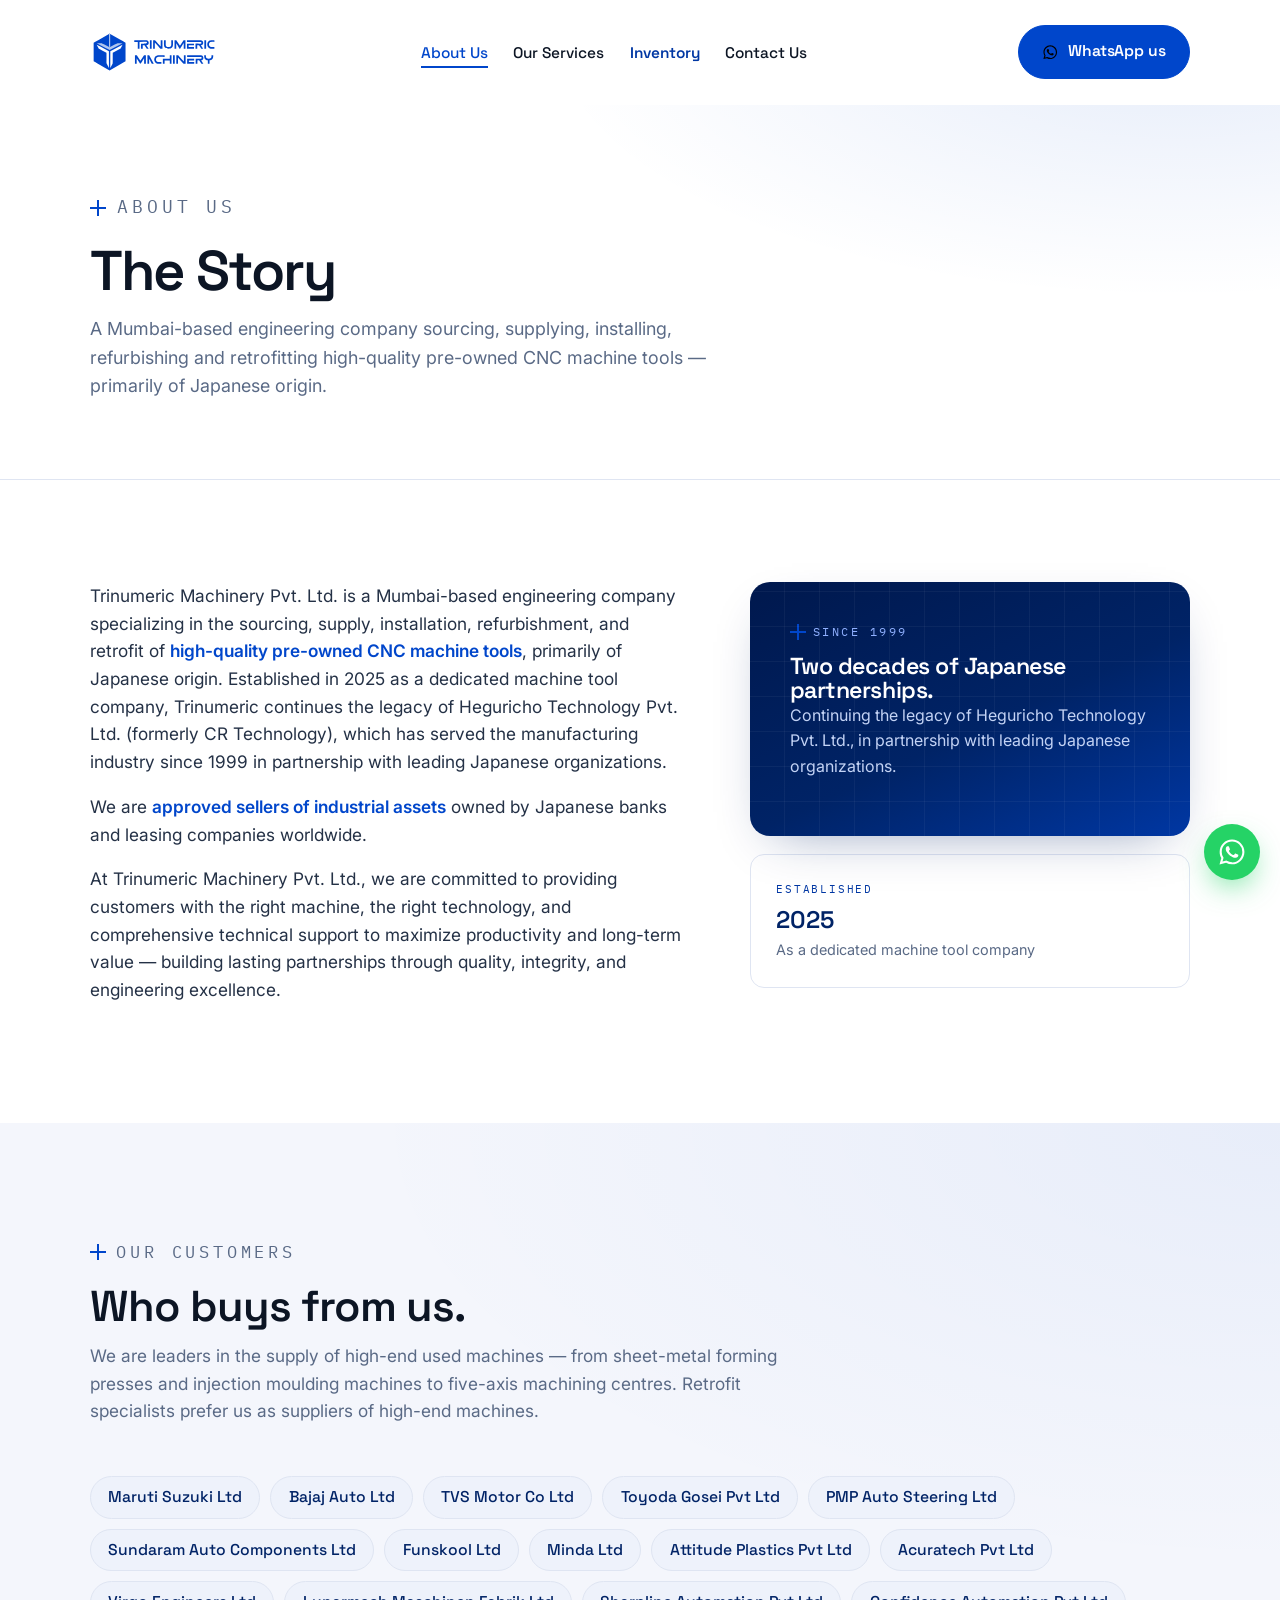
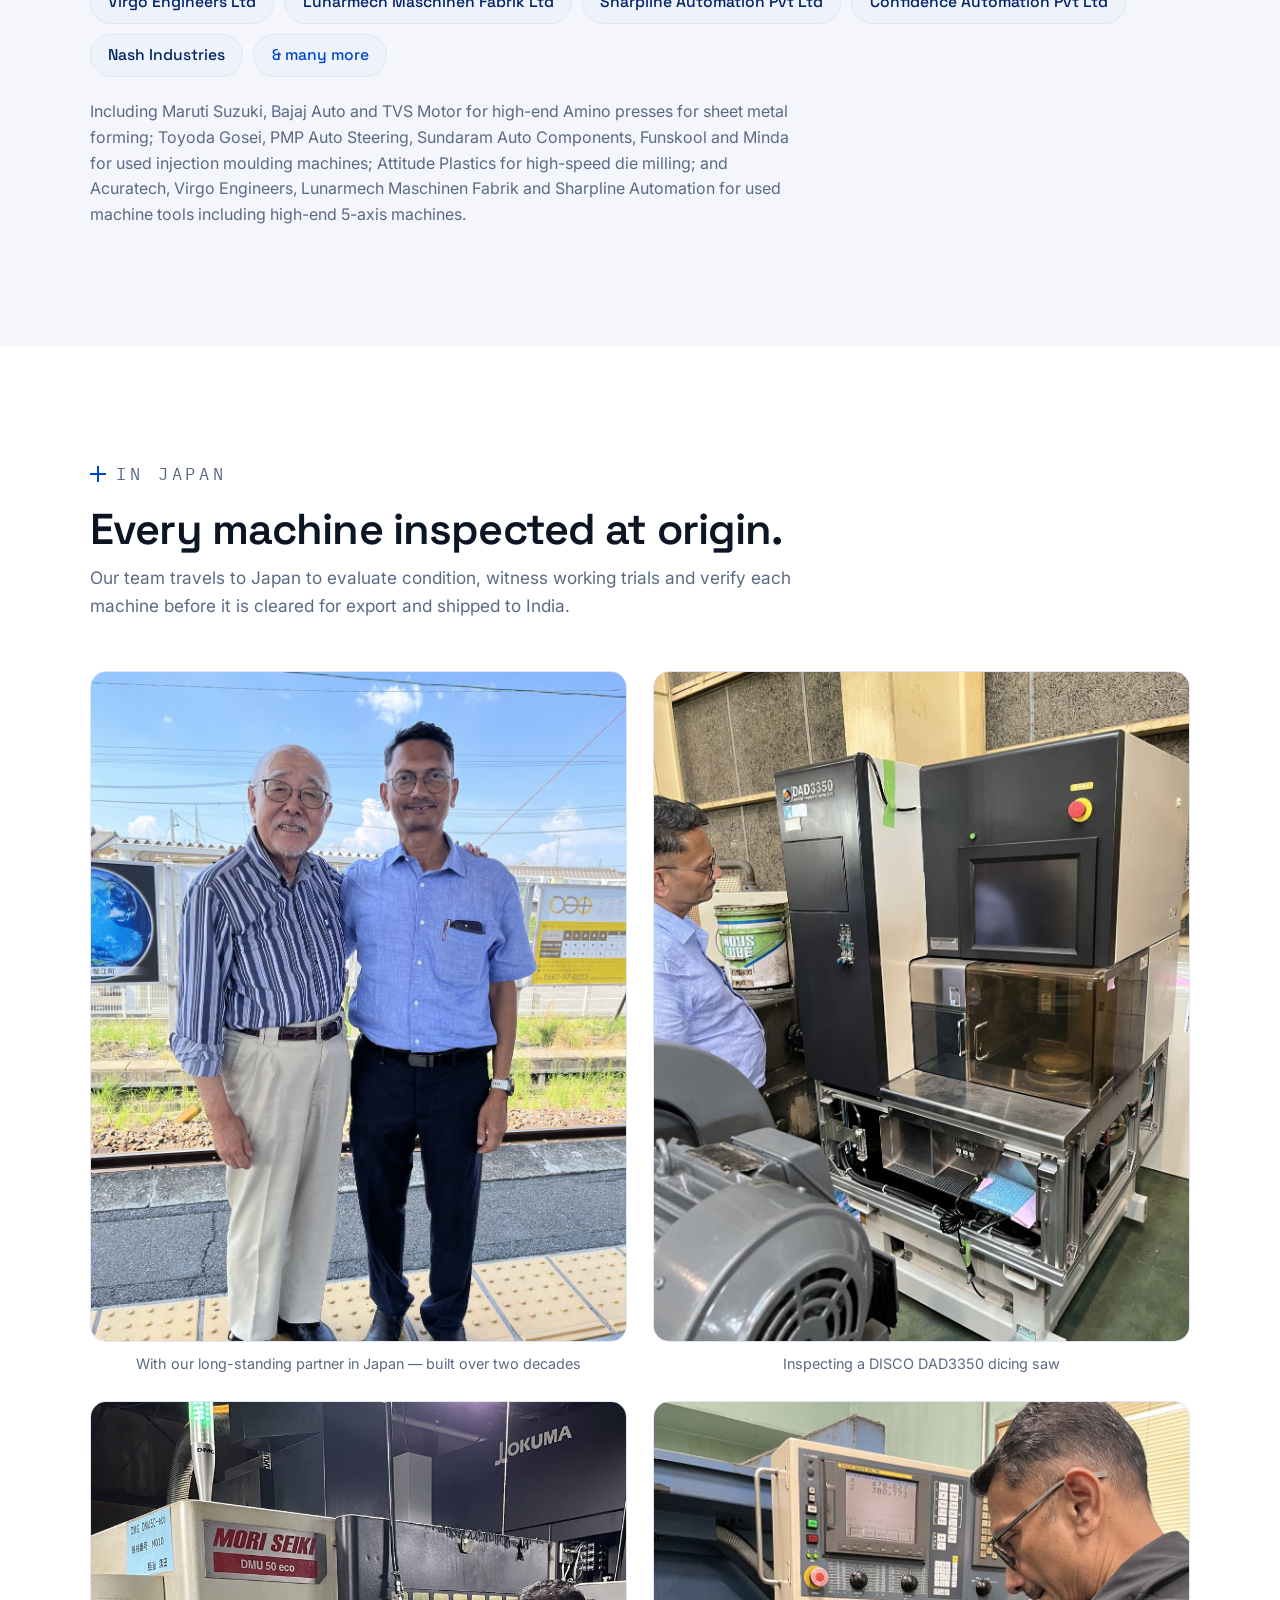
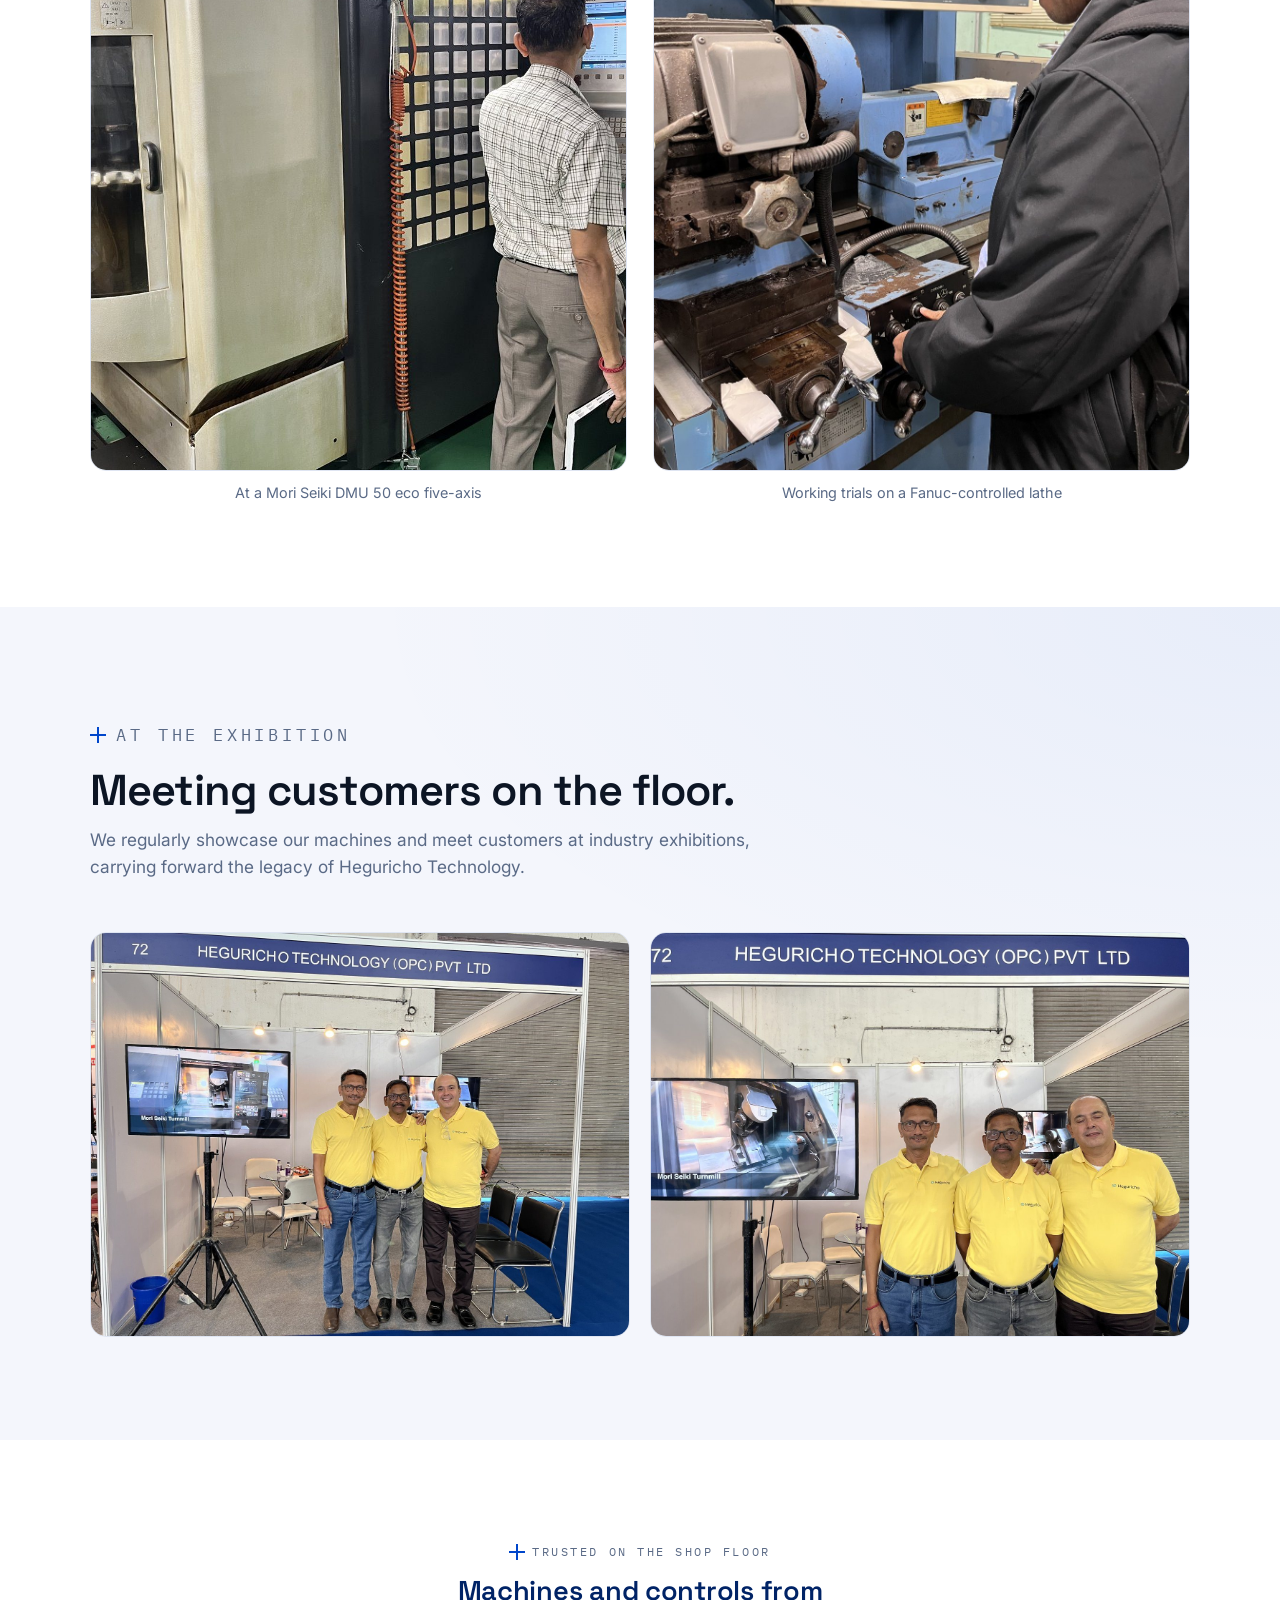
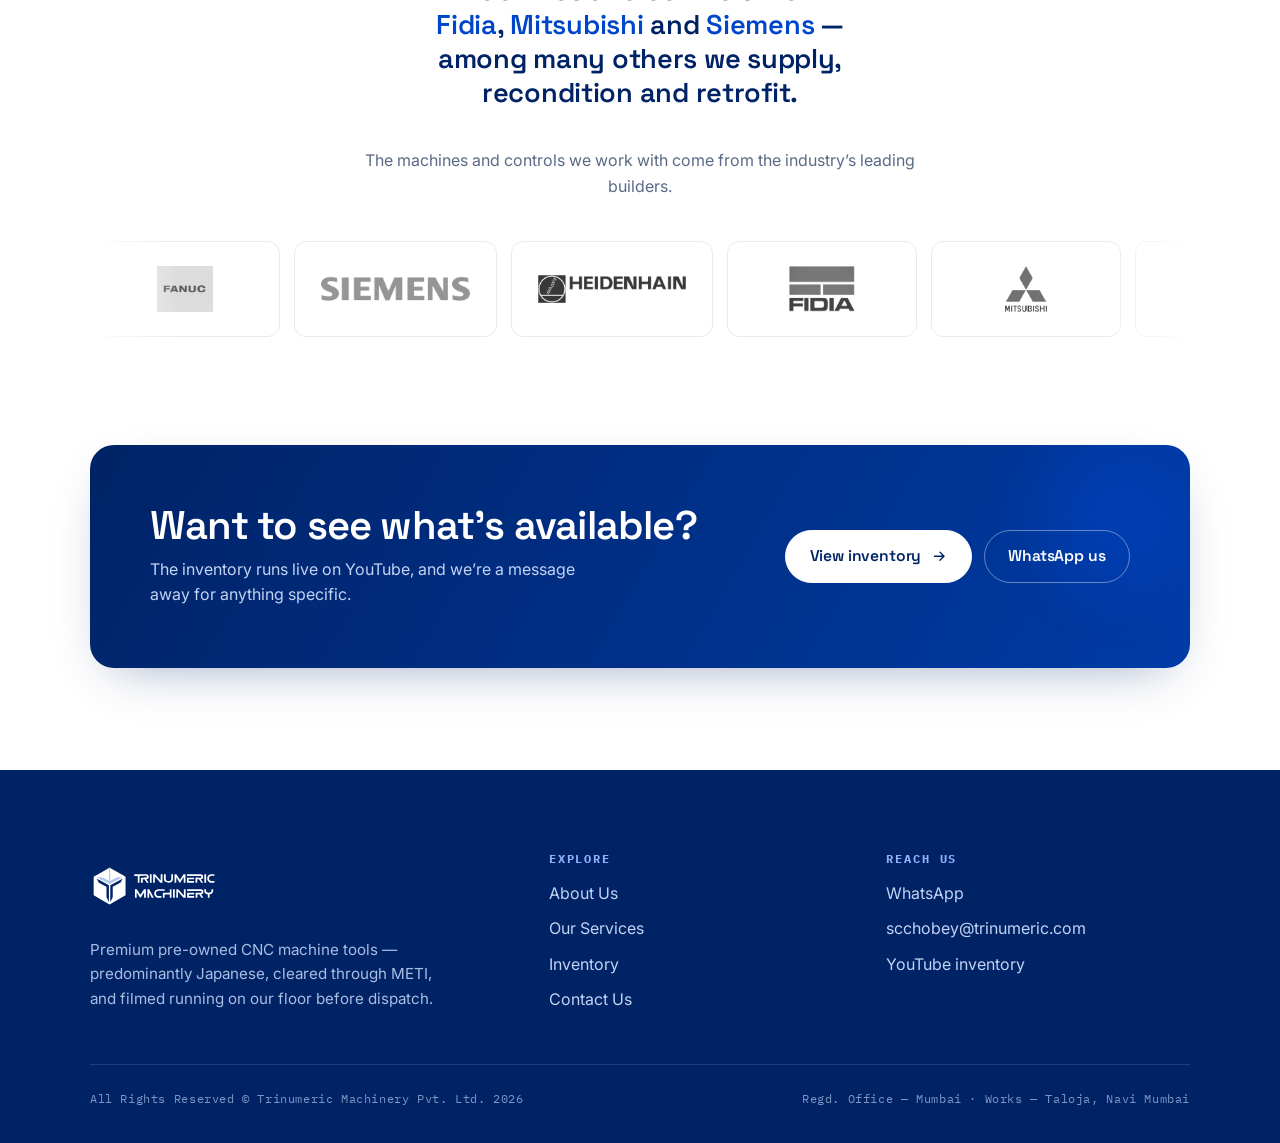
==== commit 63c8f57c: "Add files via upload" ====
--- a/about.html
+++ b/about.html
@@ -1,4 +1,4 @@
-<!DOCTYPE html><html lang="en"><head><meta charset="utf-8"><meta name="viewport" content="width=device-width,initial-scale=1"><title>About Us — Trinumeric Machinery</title><meta name="description" content="Trinumeric Machinery supplies, reconditions and retrofits premium pre-owned CNC machine tools for Indian manufacturers."><link rel="preconnect" href="https://fonts.googleapis.com"><link rel="preconnect" href="https://fonts.gstatic.com" crossorigin><link href="https://fonts.googleapis.com/css2?family=Space+Grotesk:wght@400;500;600;700&family=Inter:wght@400;500;600&family=IBM+Plex+Mono:wght@400;500&display=swap" rel="stylesheet"><link rel="icon" type="image/png" sizes="32x32" href="images/favicon-32x32.png"><style>
+<!DOCTYPE html><html lang="en"><head><meta charset="utf-8"><meta name="viewport" content="width=device-width,initial-scale=1"><title>About Us — Trinumeric Machinery</title><meta name="description" content="Trinumeric Machinery supplies, reconditions and retrofits premium pre-owned CNC machine tools for Indian manufacturers."><link rel="preconnect" href="https://fonts.googleapis.com"><link rel="preconnect" href="https://fonts.gstatic.com" crossorigin><link href="https://fonts.googleapis.com/css2?family=Space+Grotesk:wght@400;500;600;700&family=Inter:wght@400;500;600&family=IBM+Plex+Mono:wght@400;500&display=swap" rel="stylesheet"><link rel="icon" type="image/png" href="images/favicon-96x96.png" sizes="96x96"><link rel="icon" type="image/svg+xml" href="images/favicon.svg"><link rel="shortcut icon" href="images/favicon.ico"><link rel="apple-touch-icon" sizes="180x180" href="images/apple-touch-icon.png"><meta name="apple-mobile-web-app-title" content="Trinumeric"><link rel="manifest" href="site.webmanifest"><meta name="theme-color" content="#002366"><style>
 :root{
   --navy:#002366; --blue:#0046CB; --blue-2:#2a6bff;
   --orange:#0046CB; --orange-ink:#0037a3;
@@ -367,4 +367,4 @@
   *{animation:none!important;transition:none!important;scroll-behavior:auto}
   .draw{stroke-dashoffset:0}.fade-up,.hero-grid *{opacity:1;transform:none}
 }
-</style></head><body><header class="nav" id="nav"><div class="wrap"><div class="nav-inner"><a class="brand" href="index.html" aria-label="Trinumeric Machinery — home"><img src="images/Blogo.svg" alt="Trinumeric Machinery" onerror="this.style.display='none';this.nextElementSibling.style.display='flex';"><span class="brand-fallback" style="display:none"><i class="tick"></i>TRI<b>NUMERIC</b></span></a><ul class="nav-links"><li><a href="about.html" class="active">About Us</a></li><li><a href="services.html">Our Services</a></li><li><a href="inventory.html" class="inv">Inventory</a></li><li><a href="contactus.html">Contact Us</a></li></ul><a class="btn btn--orange nav-cta" href="https://wa.me/message/BJNC2ULVYQSVL1" target="_blank" rel="noopener"><svg viewBox="0 0 24 24" aria-hidden="true"><path d="M19.05 4.91A9.82 9.82 0 0012.04 2C6.58 2 2.13 6.45 2.13 11.91c0 1.75.46 3.45 1.32 4.95L2 22l5.25-1.38a9.9 9.9 0 004.78 1.22h.01c5.46 0 9.9-4.45 9.9-9.91 0-2.65-1.03-5.14-2.9-7.02zM12.04 20.15c-1.48 0-2.93-.4-4.2-1.15l-.3-.18-3.12.82.83-3.04-.2-.31a8.2 8.2 0 01-1.26-4.38c0-4.54 3.7-8.24 8.25-8.24 2.2 0 4.27.86 5.82 2.42a8.18 8.18 0 012.41 5.83c0 4.54-3.7 8.4-8.06 8.4zm4.52-6.16c-.25-.12-1.47-.72-1.69-.81-.23-.08-.39-.12-.56.12-.16.25-.64.81-.79.98-.14.16-.29.18-.54.06-.25-.12-1.05-.39-1.99-1.23-.74-.66-1.23-1.47-1.38-1.72-.14-.25-.02-.38.11-.51.11-.11.25-.29.37-.43.13-.15.17-.25.25-.42.08-.16.04-.31-.02-.43-.06-.12-.56-1.34-.76-1.84-.2-.48-.4-.42-.56-.42l-.48-.01c-.16 0-.43.06-.66.31-.22.25-.86.85-.86 2.07 0 1.22.89 2.4 1.01 2.56.12.16 1.75 2.67 4.25 3.74.59.26 1.05.41 1.41.52.59.19 1.13.16 1.56.1.48-.07 1.47-.6 1.68-1.18.21-.58.21-1.07.14-1.18-.06-.11-.22-.17-.47-.29z"/></svg>WhatsApp us</a><button class="nav-toggle" aria-label="Open menu" onclick="openMenu()"><svg viewBox="0 0 24 24" aria-hidden="true"><path d="M3 6h18M3 12h18M3 18h18" fill="none" stroke="currentColor" stroke-width="2" stroke-linecap="round"/></svg></button></div></div></header><div class="mmenu" id="mmenu"><div class="mmenu-top"><a class="brand" href="index.html" aria-label="Trinumeric Machinery — home"><img src="images/logo_d.svg" alt="Trinumeric Machinery" onerror="this.style.display='none';this.nextElementSibling.style.display='flex';"><span class="brand-fallback" style="display:none"><i class="tick"></i>TRI<b>NUMERIC</b></span></a><button class="mmenu-close" aria-label="Close menu" onclick="closeMenu()"><svg viewBox="0 0 24 24" aria-hidden="true"><path d="M6 6l12 12M18 6L6 18" fill="none" stroke="currentColor" stroke-width="2" stroke-linecap="round"/></svg></button></div><nav><a href="about.html">About Us</a><a href="services.html">Our Services</a><a href="inventory.html" class="inv">Inventory</a><a href="contactus.html">Contact Us</a></nav><div class="mmenu-foot">TRINUMERIC MACHINERY PVT. LTD.<br><a href="https://wa.me/message/BJNC2ULVYQSVL1" target="_blank" rel="noopener">WhatsApp</a> · <a href="mailto:dbchavan@trinumeric.com">dbchavan@trinumeric.com</a></div></div><section class="pagehead"><div class="wrap"><p class="eyebrow">About us</p><h1>The Story</h1><p>A Mumbai-based engineering company sourcing, supplying, installing, refurbishing and retrofitting high-quality pre-owned CNC machine tools &mdash; primarily of Japanese origin.</p></div></section><section class="section"><div class="wrap" style="display:grid;grid-template-columns:1.15fr .85fr;gap:clamp(30px,5vw,64px);align-items:start"><div class="prose"><p>Trinumeric Machinery Pvt. Ltd. is a Mumbai-based engineering company specializing in the sourcing, supply, installation, refurbishment, and retrofit of <span class="hl">high-quality pre-owned CNC machine tools</span>, primarily of Japanese origin. Established in 2025 as a dedicated machine tool company, Trinumeric continues the legacy of Heguricho Technology Pvt. Ltd. (formerly CR Technology), which has served the manufacturing industry since 1999 in partnership with leading Japanese organizations.</p><p>We are <span class="hl">approved sellers of industrial assets</span> owned by Japanese banks and leasing companies worldwide.</p><p>At Trinumeric Machinery Pvt. Ltd., we are committed to providing customers with the right machine, the right technology, and comprehensive technical support to maximize productivity and long-term value &mdash; building lasting partnerships through quality, integrity, and engineering excellence.</p></div><aside><div class="panel"><p class="eyebrow">Since 1999</p><h3 style="font-size:1.45rem">Two decades of Japanese partnerships.</h3><p>Continuing the legacy of Heguricho Technology Pvt. Ltd., in partnership with leading Japanese organizations.</p></div><div class="spec" style="border:1px solid var(--line);border-radius:14px;margin-top:18px;border-left:1px solid var(--line)"><div class="k">Established</div><div class="v">2025</div><div class="n">As a dedicated machine tool company</div></div></aside></div></section><section class="section section--paper"><div class="wrap"><div class="shead shead--wide"><p class="eyebrow">Our customers</p><h2>Who buys from us.</h2><p>We are leaders in the supply of high-end used machines &mdash; from sheet-metal forming presses and injection moulding machines to five-axis machining centres. Retrofit specialists prefer us as suppliers of high-end machines.</p></div><div class="chips"><span class="chip">Maruti Suzuki Ltd</span><span class="chip">Bajaj Auto Ltd</span><span class="chip">TVS Motor Co Ltd</span><span class="chip">Toyoda Gosei Pvt Ltd</span><span class="chip">PMP Auto Steering Ltd</span><span class="chip">Sundaram Auto Components Ltd</span><span class="chip">Funskool Ltd</span><span class="chip">Minda Ltd</span><span class="chip">Attitude Plastics Pvt Ltd</span><span class="chip">Acuratech Pvt Ltd</span><span class="chip">Virgo Engineers Ltd</span><span class="chip">Lunarmech Maschinen Fabrik Ltd</span><span class="chip">Sharpline Automation Pvt Ltd</span><span class="chip">Confidence Automation Pvt Ltd</span><span class="chip">Nash Industries</span><span class="chip" style="color:var(--blue)">&amp; many more</span></div><p style="color:var(--steel);max-width:70ch;margin-top:1.4em">Including Maruti Suzuki, Bajaj Auto and TVS Motor for high-end Amino presses for sheet metal forming; Toyoda Gosei, PMP Auto Steering, Sundaram Auto Components, Funskool and Minda for used injection moulding machines; Attitude Plastics for high-speed die milling; and Acuratech, Virgo Engineers, Lunarmech Maschinen Fabrik and Sharpline Automation for used machine tools including high-end 5-axis machines.</p></div></section><section class="section"><div class="wrap"><div class="shead shead--wide"><p class="eyebrow">In Japan</p><h2>Every machine inspected at origin.</h2><p>Our team travels to Japan to evaluate condition, witness working trials and verify each machine before it is cleared for export and shipped to India.</p></div><div class="agrid2x2"><div><div class="amedia"><img src="images/founder-partner-japan.jpg" alt="With our long-standing partner in Japan" loading="lazy" style="aspect-ratio:4/5" onerror="this.style.display='none';this.nextElementSibling.style.display='flex';"><div class="ph-fb" style="display:none"><span class="tag">Japan</span><span style="align-self:flex-end;color:#9fb0d3"><svg viewBox="0 0 24 24" aria-hidden="true"><path d="M3 7l9-4 9 4-9 4-9-4zm0 0v10l9 4 9-4V7" fill="none" stroke="currentColor" stroke-width="1.8" stroke-linejoin="round"/></svg></span></div></div><p class="acap">With our long-standing partner in Japan &mdash; built over two decades</p></div><div><div class="amedia"><img src="images/inspection-dicing-saw.jpg" alt="Inspecting a DISCO DAD3350 dicing saw" loading="lazy" style="aspect-ratio:4/5" onerror="this.style.display='none';this.nextElementSibling.style.display='flex';"><div class="ph-fb" style="display:none"><span class="tag">Inspection</span><span style="align-self:flex-end;color:#9fb0d3"><svg viewBox="0 0 24 24" aria-hidden="true"><path d="M3 7l9-4 9 4-9 4-9-4zm0 0v10l9 4 9-4V7" fill="none" stroke="currentColor" stroke-width="1.8" stroke-linejoin="round"/></svg></span></div></div><p class="acap">Inspecting a DISCO DAD3350 dicing saw</p></div><div><div class="amedia"><img src="images/inspection-mori-seiki.jpg" alt="At a Mori Seiki DMU 50 eco five-axis" loading="lazy" style="aspect-ratio:4/5" onerror="this.style.display='none';this.nextElementSibling.style.display='flex';"><div class="ph-fb" style="display:none"><span class="tag">Inspection</span><span style="align-self:flex-end;color:#9fb0d3"><svg viewBox="0 0 24 24" aria-hidden="true"><path d="M3 7l9-4 9 4-9 4-9-4zm0 0v10l9 4 9-4V7" fill="none" stroke="currentColor" stroke-width="1.8" stroke-linejoin="round"/></svg></span></div></div><p class="acap">At a Mori Seiki DMU 50 eco five-axis</p></div><div><div class="amedia"><img src="images/inspection-cnc-lathe.jpg" alt="Working trials on a Fanuc-controlled lathe" loading="lazy" style="aspect-ratio:4/5" onerror="this.style.display='none';this.nextElementSibling.style.display='flex';"><div class="ph-fb" style="display:none"><span class="tag">Trial</span><span style="align-self:flex-end;color:#9fb0d3"><svg viewBox="0 0 24 24" aria-hidden="true"><path d="M3 7l9-4 9 4-9 4-9-4zm0 0v10l9 4 9-4V7" fill="none" stroke="currentColor" stroke-width="1.8" stroke-linejoin="round"/></svg></span></div></div><p class="acap">Working trials on a Fanuc-controlled lathe</p></div></div></div></section><section class="section section--paper"><div class="wrap"><div class="shead shead--wide"><p class="eyebrow">At the exhibition</p><h2>Meeting customers on the floor.</h2><p>We regularly showcase our machines and meet customers at industry exhibitions, carrying forward the legacy of Heguricho Technology.</p></div><div class="agrid2"><div><div class="amedia"><img src="images/team-exhibition-1.jpg" alt="Our team at an industry exhibition" loading="lazy" style="aspect-ratio:4/3" onerror="this.style.display='none';this.nextElementSibling.style.display='flex';"><div class="ph-fb" style="display:none"><span class="tag">Exhibition</span><span style="align-self:flex-end;color:#9fb0d3"><svg viewBox="0 0 24 24" aria-hidden="true"><path d="M3 7l9-4 9 4-9 4-9-4zm0 0v10l9 4 9-4V7" fill="none" stroke="currentColor" stroke-width="1.8" stroke-linejoin="round"/></svg></span></div></div></div><div><div class="amedia"><img src="images/team-exhibition-2.jpg" alt="Our team at an industry exhibition" loading="lazy" style="aspect-ratio:4/3" onerror="this.style.display='none';this.nextElementSibling.style.display='flex';"><div class="ph-fb" style="display:none"><span class="tag">Exhibition</span><span style="align-self:flex-end;color:#9fb0d3"><svg viewBox="0 0 24 24" aria-hidden="true"><path d="M3 7l9-4 9 4-9 4-9-4zm0 0v10l9 4 9-4V7" fill="none" stroke="currentColor" stroke-width="1.8" stroke-linejoin="round"/></svg></span></div></div></div></div></div></section><section class="section"><div class="wrap clients"><p class="eyebrow gap" style="justify-content:center">Trusted on the shop floor</p><p class="named">Machines and controls from <u>Fidia</u>, <u>Mitsubishi</u> and <u>Siemens</u> &mdash; among many others we supply, recondition and retrofit.</p><p style="color:var(--steel);max-width:60ch;margin:0 auto 2.2em">The machines and controls we work with come from the industry&rsquo;s leading builders.</p><div class="marquee"><div class="marquee-track"><div class="lg"><img src="images/brand-fanuc.png" alt="Fanuc" loading="lazy"></div><div class="lg"><img src="images/brand-siemens.png" alt="Siemens" loading="lazy"></div><div class="lg"><img src="images/brand-heidenhain.png" alt="Heidenhain" loading="lazy"></div><div class="lg"><img src="images/brand-fidia.png" alt="Fidia" loading="lazy"></div><div class="lg"><img src="images/brand-mitsubishi.png" alt="Mitsubishi" loading="lazy"></div><div class="lg"><img src="images/brand-mazak.png" alt="Mazak" loading="lazy"></div><div class="lg"><img src="images/brand-makino.png" alt="Makino" loading="lazy"></div><div class="lg"><img src="images/brand-okuma.png" alt="Okuma" loading="lazy"></div><div class="lg"><img src="images/brand-fanuc.png" alt="Fanuc" loading="lazy"></div><div class="lg"><img src="images/brand-siemens.png" alt="Siemens" loading="lazy"></div><div class="lg"><img src="images/brand-heidenhain.png" alt="Heidenhain" loading="lazy"></div><div class="lg"><img src="images/brand-fidia.png" alt="Fidia" loading="lazy"></div><div class="lg"><img src="images/brand-mitsubishi.png" alt="Mitsubishi" loading="lazy"></div><div class="lg"><img src="images/brand-mazak.png" alt="Mazak" loading="lazy"></div><div class="lg"><img src="images/brand-makino.png" alt="Makino" loading="lazy"></div><div class="lg"><img src="images/brand-okuma.png" alt="Okuma" loading="lazy"></div></div></div></div></section><section class="section" style="padding-top:0"><div class="wrap"><div class="ctaband"><div><h2>Want to see what&rsquo;s available?</h2><p>The inventory runs live on YouTube, and we&rsquo;re a message away for anything specific.</p></div><div class="btns"><a class="btn" style="background:#fff;color:var(--navy);border-color:#fff" href="inventory.html">View inventory <svg viewBox="0 0 24 24" aria-hidden="true"><path d="M5 12h14M13 6l6 6-6 6" fill="none" stroke="currentColor" stroke-width="2" stroke-linecap="round" stroke-linejoin="round"/></svg></a><a class="btn btn--ghost" style="color:#fff;border-color:rgba(255,255,255,.4)" href="https://wa.me/message/BJNC2ULVYQSVL1" target="_blank" rel="noopener">WhatsApp us</a></div></div></div></section><footer class="foot"><div class="wrap"><div class="foot-grid"><div><a class="brand" style="margin-bottom:16px" href="index.html" aria-label="Trinumeric Machinery — home"><img src="images/logo_d.svg" alt="Trinumeric Machinery" onerror="this.style.display='none';this.nextElementSibling.style.display='flex';"><span class="brand-fallback" style="display:none"><i class="tick"></i>TRI<b>NUMERIC</b></span></a><p>Premium pre-owned CNC machine tools — predominantly Japanese, cleared through METI, and filmed running on our floor before dispatch.</p></div><div><h4>Explore</h4><ul><li><a href="about.html">About Us</a></li><li><a href="services.html">Our Services</a></li><li><a href="inventory.html">Inventory</a></li><li><a href="contactus.html">Contact Us</a></li></ul></div><div><h4>Reach us</h4><ul><li><a href="https://wa.me/message/BJNC2ULVYQSVL1" target="_blank" rel="noopener">WhatsApp</a></li><li><a href="mailto:dbchavan@trinumeric.com">dbchavan@trinumeric.com</a></li><li><a href="https://www.youtube.com/@TrinumericMachinery" target="_blank" rel="noopener">YouTube inventory</a></li></ul></div></div><div class="foot-bottom"><span>All Rights Reserved &copy; Trinumeric Machinery Pvt. Ltd. 2026</span><span>Regd. Office — Mumbai · Works — Taloja, Navi Mumbai</span></div></div></footer><a class="wa-float" href="https://wa.me/message/BJNC2ULVYQSVL1" target="_blank" rel="noopener" aria-label="Chat on WhatsApp"><svg viewBox="0 0 24 24" aria-hidden="true"><path d="M19.05 4.91A9.82 9.82 0 0012.04 2C6.58 2 2.13 6.45 2.13 11.91c0 1.75.46 3.45 1.32 4.95L2 22l5.25-1.38a9.9 9.9 0 004.78 1.22h.01c5.46 0 9.9-4.45 9.9-9.91 0-2.65-1.03-5.14-2.9-7.02zM12.04 20.15c-1.48 0-2.93-.4-4.2-1.15l-.3-.18-3.12.82.83-3.04-.2-.31a8.2 8.2 0 01-1.26-4.38c0-4.54 3.7-8.24 8.25-8.24 2.2 0 4.27.86 5.82 2.42a8.18 8.18 0 012.41 5.83c0 4.54-3.7 8.4-8.06 8.4zm4.52-6.16c-.25-.12-1.47-.72-1.69-.81-.23-.08-.39-.12-.56.12-.16.25-.64.81-.79.98-.14.16-.29.18-.54.06-.25-.12-1.05-.39-1.99-1.23-.74-.66-1.23-1.47-1.38-1.72-.14-.25-.02-.38.11-.51.11-.11.25-.29.37-.43.13-.15.17-.25.25-.42.08-.16.04-.31-.02-.43-.06-.12-.56-1.34-.76-1.84-.2-.48-.4-.42-.56-.42l-.48-.01c-.16 0-.43.06-.66.31-.22.25-.86.85-.86 2.07 0 1.22.89 2.4 1.01 2.56.12.16 1.75 2.67 4.25 3.74.59.26 1.05.41 1.41.52.59.19 1.13.16 1.56.1.48-.07 1.47-.6 1.68-1.18.21-.58.21-1.07.14-1.18-.06-.11-.22-.17-.47-.29z"/></svg></a><button class="totop" id="totop" aria-label="Back to top" onclick="top()"><svg viewBox="0 0 24 24" aria-hidden="true"><path d="M12 19V5M6 11l6-6 6 6" fill="none" stroke="currentColor" stroke-width="2" stroke-linecap="round" stroke-linejoin="round"/></svg></button><script>var n=document.getElementById("nav"),t=document.getElementById("totop");function sc(){var y=window.scrollY;n.classList.toggle("scrolled",y>8);t.classList.toggle("show",y>500);}window.addEventListener("scroll",sc);sc();function openMenu(){document.getElementById("mmenu").classList.add("open");document.body.style.overflow="hidden";}function closeMenu(){document.getElementById("mmenu").classList.remove("open");document.body.style.overflow="";}function top(){window.scrollTo({top:0,behavior:"smooth"});}document.querySelectorAll(".mmenu nav a").forEach(function(a){a.addEventListener("click",closeMenu);});</script></body></html>+</style></head><body><header class="nav" id="nav"><div class="wrap"><div class="nav-inner"><a class="brand" href="index.html" aria-label="Trinumeric Machinery — home"><img src="images/Blogo.svg" alt="Trinumeric Machinery" onerror="this.style.display='none';this.nextElementSibling.style.display='flex';"><span class="brand-fallback" style="display:none"><i class="tick"></i>TRI<b>NUMERIC</b></span></a><ul class="nav-links"><li><a href="about.html" class="active">About Us</a></li><li><a href="services.html">Our Services</a></li><li><a href="inventory.html" class="inv">Inventory</a></li><li><a href="contactus.html">Contact Us</a></li></ul><a class="btn btn--orange nav-cta" href="https://wa.link/kkmf4v" target="_blank" rel="noopener"><svg viewBox="0 0 24 24" aria-hidden="true"><path d="M19.05 4.91A9.82 9.82 0 0012.04 2C6.58 2 2.13 6.45 2.13 11.91c0 1.75.46 3.45 1.32 4.95L2 22l5.25-1.38a9.9 9.9 0 004.78 1.22h.01c5.46 0 9.9-4.45 9.9-9.91 0-2.65-1.03-5.14-2.9-7.02zM12.04 20.15c-1.48 0-2.93-.4-4.2-1.15l-.3-.18-3.12.82.83-3.04-.2-.31a8.2 8.2 0 01-1.26-4.38c0-4.54 3.7-8.24 8.25-8.24 2.2 0 4.27.86 5.82 2.42a8.18 8.18 0 012.41 5.83c0 4.54-3.7 8.4-8.06 8.4zm4.52-6.16c-.25-.12-1.47-.72-1.69-.81-.23-.08-.39-.12-.56.12-.16.25-.64.81-.79.98-.14.16-.29.18-.54.06-.25-.12-1.05-.39-1.99-1.23-.74-.66-1.23-1.47-1.38-1.72-.14-.25-.02-.38.11-.51.11-.11.25-.29.37-.43.13-.15.17-.25.25-.42.08-.16.04-.31-.02-.43-.06-.12-.56-1.34-.76-1.84-.2-.48-.4-.42-.56-.42l-.48-.01c-.16 0-.43.06-.66.31-.22.25-.86.85-.86 2.07 0 1.22.89 2.4 1.01 2.56.12.16 1.75 2.67 4.25 3.74.59.26 1.05.41 1.41.52.59.19 1.13.16 1.56.1.48-.07 1.47-.6 1.68-1.18.21-.58.21-1.07.14-1.18-.06-.11-.22-.17-.47-.29z"/></svg>WhatsApp us</a><button class="nav-toggle" aria-label="Open menu" onclick="openMenu()"><svg viewBox="0 0 24 24" aria-hidden="true"><path d="M3 6h18M3 12h18M3 18h18" fill="none" stroke="currentColor" stroke-width="2" stroke-linecap="round"/></svg></button></div></div></header><div class="mmenu" id="mmenu"><div class="mmenu-top"><a class="brand" href="index.html" aria-label="Trinumeric Machinery — home"><img src="images/logo_d.svg" alt="Trinumeric Machinery" onerror="this.style.display='none';this.nextElementSibling.style.display='flex';"><span class="brand-fallback" style="display:none"><i class="tick"></i>TRI<b>NUMERIC</b></span></a><button class="mmenu-close" aria-label="Close menu" onclick="closeMenu()"><svg viewBox="0 0 24 24" aria-hidden="true"><path d="M6 6l12 12M18 6L6 18" fill="none" stroke="currentColor" stroke-width="2" stroke-linecap="round"/></svg></button></div><nav><a href="about.html">About Us</a><a href="services.html">Our Services</a><a href="inventory.html" class="inv">Inventory</a><a href="contactus.html">Contact Us</a></nav><div class="mmenu-foot">TRINUMERIC MACHINERY PVT. LTD.<br><a href="https://wa.link/kkmf4v" target="_blank" rel="noopener">WhatsApp</a> · <a href="mailto:scchobey@trinumeric.com">scchobey@trinumeric.com</a></div></div><section class="pagehead"><div class="wrap"><p class="eyebrow">About us</p><h1>The Story</h1><p>A Mumbai-based engineering company sourcing, supplying, installing, refurbishing and retrofitting high-quality pre-owned CNC machine tools &mdash; primarily of Japanese origin.</p></div></section><section class="section"><div class="wrap" style="display:grid;grid-template-columns:1.15fr .85fr;gap:clamp(30px,5vw,64px);align-items:start"><div class="prose"><p>Trinumeric Machinery Pvt. Ltd. is a Mumbai-based engineering company specializing in the sourcing, supply, installation, refurbishment, and retrofit of <span class="hl">high-quality pre-owned CNC machine tools</span>, primarily of Japanese origin. Established in 2025 as a dedicated machine tool company, Trinumeric continues the legacy of Heguricho Technology Pvt. Ltd. (formerly CR Technology), which has served the manufacturing industry since 1999 in partnership with leading Japanese organizations.</p><p>We are <span class="hl">approved sellers of industrial assets</span> owned by Japanese banks and leasing companies worldwide.</p><p>At Trinumeric Machinery Pvt. Ltd., we are committed to providing customers with the right machine, the right technology, and comprehensive technical support to maximize productivity and long-term value &mdash; building lasting partnerships through quality, integrity, and engineering excellence.</p></div><aside><div class="panel"><p class="eyebrow">Since 1999</p><h3 style="font-size:1.45rem">Two decades of Japanese partnerships.</h3><p>Continuing the legacy of Heguricho Technology Pvt. Ltd., in partnership with leading Japanese organizations.</p></div><div class="spec" style="border:1px solid var(--line);border-radius:14px;margin-top:18px;border-left:1px solid var(--line)"><div class="k">Established</div><div class="v">2025</div><div class="n">As a dedicated machine tool company</div></div></aside></div></section><section class="section section--paper"><div class="wrap"><div class="shead shead--wide"><p class="eyebrow">Our customers</p><h2>Who buys from us.</h2><p>We are leaders in the supply of high-end used machines &mdash; from sheet-metal forming presses and injection moulding machines to five-axis machining centres. Retrofit specialists prefer us as suppliers of high-end machines.</p></div><div class="chips"><span class="chip">Maruti Suzuki Ltd</span><span class="chip">Bajaj Auto Ltd</span><span class="chip">TVS Motor Co Ltd</span><span class="chip">Toyoda Gosei Pvt Ltd</span><span class="chip">PMP Auto Steering Ltd</span><span class="chip">Sundaram Auto Components Ltd</span><span class="chip">Funskool Ltd</span><span class="chip">Minda Ltd</span><span class="chip">Attitude Plastics Pvt Ltd</span><span class="chip">Acuratech Pvt Ltd</span><span class="chip">Virgo Engineers Ltd</span><span class="chip">Lunarmech Maschinen Fabrik Ltd</span><span class="chip">Sharpline Automation Pvt Ltd</span><span class="chip">Confidence Automation Pvt Ltd</span><span class="chip">Nash Industries</span><span class="chip" style="color:var(--blue)">&amp; many more</span></div><p style="color:var(--steel);max-width:70ch;margin-top:1.4em">Including Maruti Suzuki, Bajaj Auto and TVS Motor for high-end Amino presses for sheet metal forming; Toyoda Gosei, PMP Auto Steering, Sundaram Auto Components, Funskool and Minda for used injection moulding machines; Attitude Plastics for high-speed die milling; and Acuratech, Virgo Engineers, Lunarmech Maschinen Fabrik and Sharpline Automation for used machine tools including high-end 5-axis machines.</p></div></section><section class="section"><div class="wrap"><div class="shead shead--wide"><p class="eyebrow">In Japan</p><h2>Every machine inspected at origin.</h2><p>Our team travels to Japan to evaluate condition, witness working trials and verify each machine before it is cleared for export and shipped to India.</p></div><div class="agrid2x2"><div><div class="amedia"><img src="images/founder-partner-japan.jpg" alt="With our long-standing partner in Japan" loading="lazy" style="aspect-ratio:4/5" onerror="this.style.display='none';this.nextElementSibling.style.display='flex';"><div class="ph-fb" style="display:none"><span class="tag">Japan</span><span style="align-self:flex-end;color:#9fb0d3"><svg viewBox="0 0 24 24" aria-hidden="true"><path d="M3 7l9-4 9 4-9 4-9-4zm0 0v10l9 4 9-4V7" fill="none" stroke="currentColor" stroke-width="1.8" stroke-linejoin="round"/></svg></span></div></div><p class="acap">With our long-standing partner in Japan &mdash; built over two decades</p></div><div><div class="amedia"><img src="images/inspection-dicing-saw.jpg" alt="Inspecting a DISCO DAD3350 dicing saw" loading="lazy" style="aspect-ratio:4/5" onerror="this.style.display='none';this.nextElementSibling.style.display='flex';"><div class="ph-fb" style="display:none"><span class="tag">Inspection</span><span style="align-self:flex-end;color:#9fb0d3"><svg viewBox="0 0 24 24" aria-hidden="true"><path d="M3 7l9-4 9 4-9 4-9-4zm0 0v10l9 4 9-4V7" fill="none" stroke="currentColor" stroke-width="1.8" stroke-linejoin="round"/></svg></span></div></div><p class="acap">Inspecting a DISCO DAD3350 dicing saw</p></div><div><div class="amedia"><img src="images/inspection-mori-seiki.jpg" alt="At a Mori Seiki DMU 50 eco five-axis" loading="lazy" style="aspect-ratio:4/5" onerror="this.style.display='none';this.nextElementSibling.style.display='flex';"><div class="ph-fb" style="display:none"><span class="tag">Inspection</span><span style="align-self:flex-end;color:#9fb0d3"><svg viewBox="0 0 24 24" aria-hidden="true"><path d="M3 7l9-4 9 4-9 4-9-4zm0 0v10l9 4 9-4V7" fill="none" stroke="currentColor" stroke-width="1.8" stroke-linejoin="round"/></svg></span></div></div><p class="acap">At a Mori Seiki DMU 50 eco five-axis</p></div><div><div class="amedia"><img src="images/inspection-cnc-lathe.jpg" alt="Working trials on a Fanuc-controlled lathe" loading="lazy" style="aspect-ratio:4/5" onerror="this.style.display='none';this.nextElementSibling.style.display='flex';"><div class="ph-fb" style="display:none"><span class="tag">Trial</span><span style="align-self:flex-end;color:#9fb0d3"><svg viewBox="0 0 24 24" aria-hidden="true"><path d="M3 7l9-4 9 4-9 4-9-4zm0 0v10l9 4 9-4V7" fill="none" stroke="currentColor" stroke-width="1.8" stroke-linejoin="round"/></svg></span></div></div><p class="acap">Working trials on a Fanuc-controlled lathe</p></div></div></div></section><section class="section section--paper"><div class="wrap"><div class="shead shead--wide"><p class="eyebrow">At the exhibition</p><h2>Meeting customers on the floor.</h2><p>We regularly showcase our machines and meet customers at industry exhibitions, carrying forward the legacy of Heguricho Technology.</p></div><div class="agrid2"><div><div class="amedia"><img src="images/team-exhibition-1.jpg" alt="Our team at an industry exhibition" loading="lazy" style="aspect-ratio:4/3" onerror="this.style.display='none';this.nextElementSibling.style.display='flex';"><div class="ph-fb" style="display:none"><span class="tag">Exhibition</span><span style="align-self:flex-end;color:#9fb0d3"><svg viewBox="0 0 24 24" aria-hidden="true"><path d="M3 7l9-4 9 4-9 4-9-4zm0 0v10l9 4 9-4V7" fill="none" stroke="currentColor" stroke-width="1.8" stroke-linejoin="round"/></svg></span></div></div></div><div><div class="amedia"><img src="images/team-exhibition-2.jpg" alt="Our team at an industry exhibition" loading="lazy" style="aspect-ratio:4/3" onerror="this.style.display='none';this.nextElementSibling.style.display='flex';"><div class="ph-fb" style="display:none"><span class="tag">Exhibition</span><span style="align-self:flex-end;color:#9fb0d3"><svg viewBox="0 0 24 24" aria-hidden="true"><path d="M3 7l9-4 9 4-9 4-9-4zm0 0v10l9 4 9-4V7" fill="none" stroke="currentColor" stroke-width="1.8" stroke-linejoin="round"/></svg></span></div></div></div></div></div></section><section class="section"><div class="wrap clients"><p class="eyebrow gap" style="justify-content:center">Trusted on the shop floor</p><p class="named">Machines and controls from <u>Fidia</u>, <u>Mitsubishi</u> and <u>Siemens</u> &mdash; among many others we supply, recondition and retrofit.</p><p style="color:var(--steel);max-width:60ch;margin:0 auto 2.2em">The machines and controls we work with come from the industry&rsquo;s leading builders.</p><div class="marquee"><div class="marquee-track"><div class="lg"><img src="images/brand-fanuc.png" alt="Fanuc" loading="lazy"></div><div class="lg"><img src="images/brand-siemens.png" alt="Siemens" loading="lazy"></div><div class="lg"><img src="images/brand-heidenhain.png" alt="Heidenhain" loading="lazy"></div><div class="lg"><img src="images/brand-fidia.png" alt="Fidia" loading="lazy"></div><div class="lg"><img src="images/brand-mitsubishi.png" alt="Mitsubishi" loading="lazy"></div><div class="lg"><img src="images/brand-mazak.png" alt="Mazak" loading="lazy"></div><div class="lg"><img src="images/brand-makino.png" alt="Makino" loading="lazy"></div><div class="lg"><img src="images/brand-okuma.png" alt="Okuma" loading="lazy"></div><div class="lg"><img src="images/brand-fanuc.png" alt="Fanuc" loading="lazy"></div><div class="lg"><img src="images/brand-siemens.png" alt="Siemens" loading="lazy"></div><div class="lg"><img src="images/brand-heidenhain.png" alt="Heidenhain" loading="lazy"></div><div class="lg"><img src="images/brand-fidia.png" alt="Fidia" loading="lazy"></div><div class="lg"><img src="images/brand-mitsubishi.png" alt="Mitsubishi" loading="lazy"></div><div class="lg"><img src="images/brand-mazak.png" alt="Mazak" loading="lazy"></div><div class="lg"><img src="images/brand-makino.png" alt="Makino" loading="lazy"></div><div class="lg"><img src="images/brand-okuma.png" alt="Okuma" loading="lazy"></div></div></div></div></section><section class="section" style="padding-top:0"><div class="wrap"><div class="ctaband"><div><h2>Want to see what&rsquo;s available?</h2><p>The inventory runs live on YouTube, and we&rsquo;re a message away for anything specific.</p></div><div class="btns"><a class="btn" style="background:#fff;color:var(--navy);border-color:#fff" href="inventory.html">View inventory <svg viewBox="0 0 24 24" aria-hidden="true"><path d="M5 12h14M13 6l6 6-6 6" fill="none" stroke="currentColor" stroke-width="2" stroke-linecap="round" stroke-linejoin="round"/></svg></a><a class="btn btn--ghost" style="color:#fff;border-color:rgba(255,255,255,.4)" href="https://wa.link/kkmf4v" target="_blank" rel="noopener">WhatsApp us</a></div></div></div></section><footer class="foot"><div class="wrap"><div class="foot-grid"><div><a class="brand" style="margin-bottom:16px" href="index.html" aria-label="Trinumeric Machinery — home"><img src="images/logo_d.svg" alt="Trinumeric Machinery" onerror="this.style.display='none';this.nextElementSibling.style.display='flex';"><span class="brand-fallback" style="display:none"><i class="tick"></i>TRI<b>NUMERIC</b></span></a><p>Premium pre-owned CNC machine tools — predominantly Japanese, cleared through METI, and filmed running on our floor before dispatch.</p></div><div><h4>Explore</h4><ul><li><a href="about.html">About Us</a></li><li><a href="services.html">Our Services</a></li><li><a href="inventory.html">Inventory</a></li><li><a href="contactus.html">Contact Us</a></li></ul></div><div><h4>Reach us</h4><ul><li><a href="https://wa.link/kkmf4v" target="_blank" rel="noopener">WhatsApp</a></li><li><a href="mailto:scchobey@trinumeric.com">scchobey@trinumeric.com</a></li><li><a href="https://www.youtube.com/@TrinumericMachinery" target="_blank" rel="noopener">YouTube inventory</a></li></ul></div></div><div class="foot-bottom"><span>All Rights Reserved &copy; Trinumeric Machinery Pvt. Ltd. 2026</span><span>Regd. Office — Mumbai · Works — Taloja, Navi Mumbai</span></div></div></footer><a class="wa-float" href="https://wa.link/kkmf4v" target="_blank" rel="noopener" aria-label="Chat on WhatsApp"><svg viewBox="0 0 24 24" aria-hidden="true"><path d="M19.05 4.91A9.82 9.82 0 0012.04 2C6.58 2 2.13 6.45 2.13 11.91c0 1.75.46 3.45 1.32 4.95L2 22l5.25-1.38a9.9 9.9 0 004.78 1.22h.01c5.46 0 9.9-4.45 9.9-9.91 0-2.65-1.03-5.14-2.9-7.02zM12.04 20.15c-1.48 0-2.93-.4-4.2-1.15l-.3-.18-3.12.82.83-3.04-.2-.31a8.2 8.2 0 01-1.26-4.38c0-4.54 3.7-8.24 8.25-8.24 2.2 0 4.27.86 5.82 2.42a8.18 8.18 0 012.41 5.83c0 4.54-3.7 8.4-8.06 8.4zm4.52-6.16c-.25-.12-1.47-.72-1.69-.81-.23-.08-.39-.12-.56.12-.16.25-.64.81-.79.98-.14.16-.29.18-.54.06-.25-.12-1.05-.39-1.99-1.23-.74-.66-1.23-1.47-1.38-1.72-.14-.25-.02-.38.11-.51.11-.11.25-.29.37-.43.13-.15.17-.25.25-.42.08-.16.04-.31-.02-.43-.06-.12-.56-1.34-.76-1.84-.2-.48-.4-.42-.56-.42l-.48-.01c-.16 0-.43.06-.66.31-.22.25-.86.85-.86 2.07 0 1.22.89 2.4 1.01 2.56.12.16 1.75 2.67 4.25 3.74.59.26 1.05.41 1.41.52.59.19 1.13.16 1.56.1.48-.07 1.47-.6 1.68-1.18.21-.58.21-1.07.14-1.18-.06-.11-.22-.17-.47-.29z"/></svg></a><button class="totop" id="totop" aria-label="Back to top" onclick="top()"><svg viewBox="0 0 24 24" aria-hidden="true"><path d="M12 19V5M6 11l6-6 6 6" fill="none" stroke="currentColor" stroke-width="2" stroke-linecap="round" stroke-linejoin="round"/></svg></button><script>var n=document.getElementById("nav"),t=document.getElementById("totop");function sc(){var y=window.scrollY;n.classList.toggle("scrolled",y>8);t.classList.toggle("show",y>500);}window.addEventListener("scroll",sc);sc();function openMenu(){document.getElementById("mmenu").classList.add("open");document.body.style.overflow="hidden";}function closeMenu(){document.getElementById("mmenu").classList.remove("open");document.body.style.overflow="";}function top(){window.scrollTo({top:0,behavior:"smooth"});}document.querySelectorAll(".mmenu nav a").forEach(function(a){a.addEventListener("click",closeMenu);});</script></body></html>
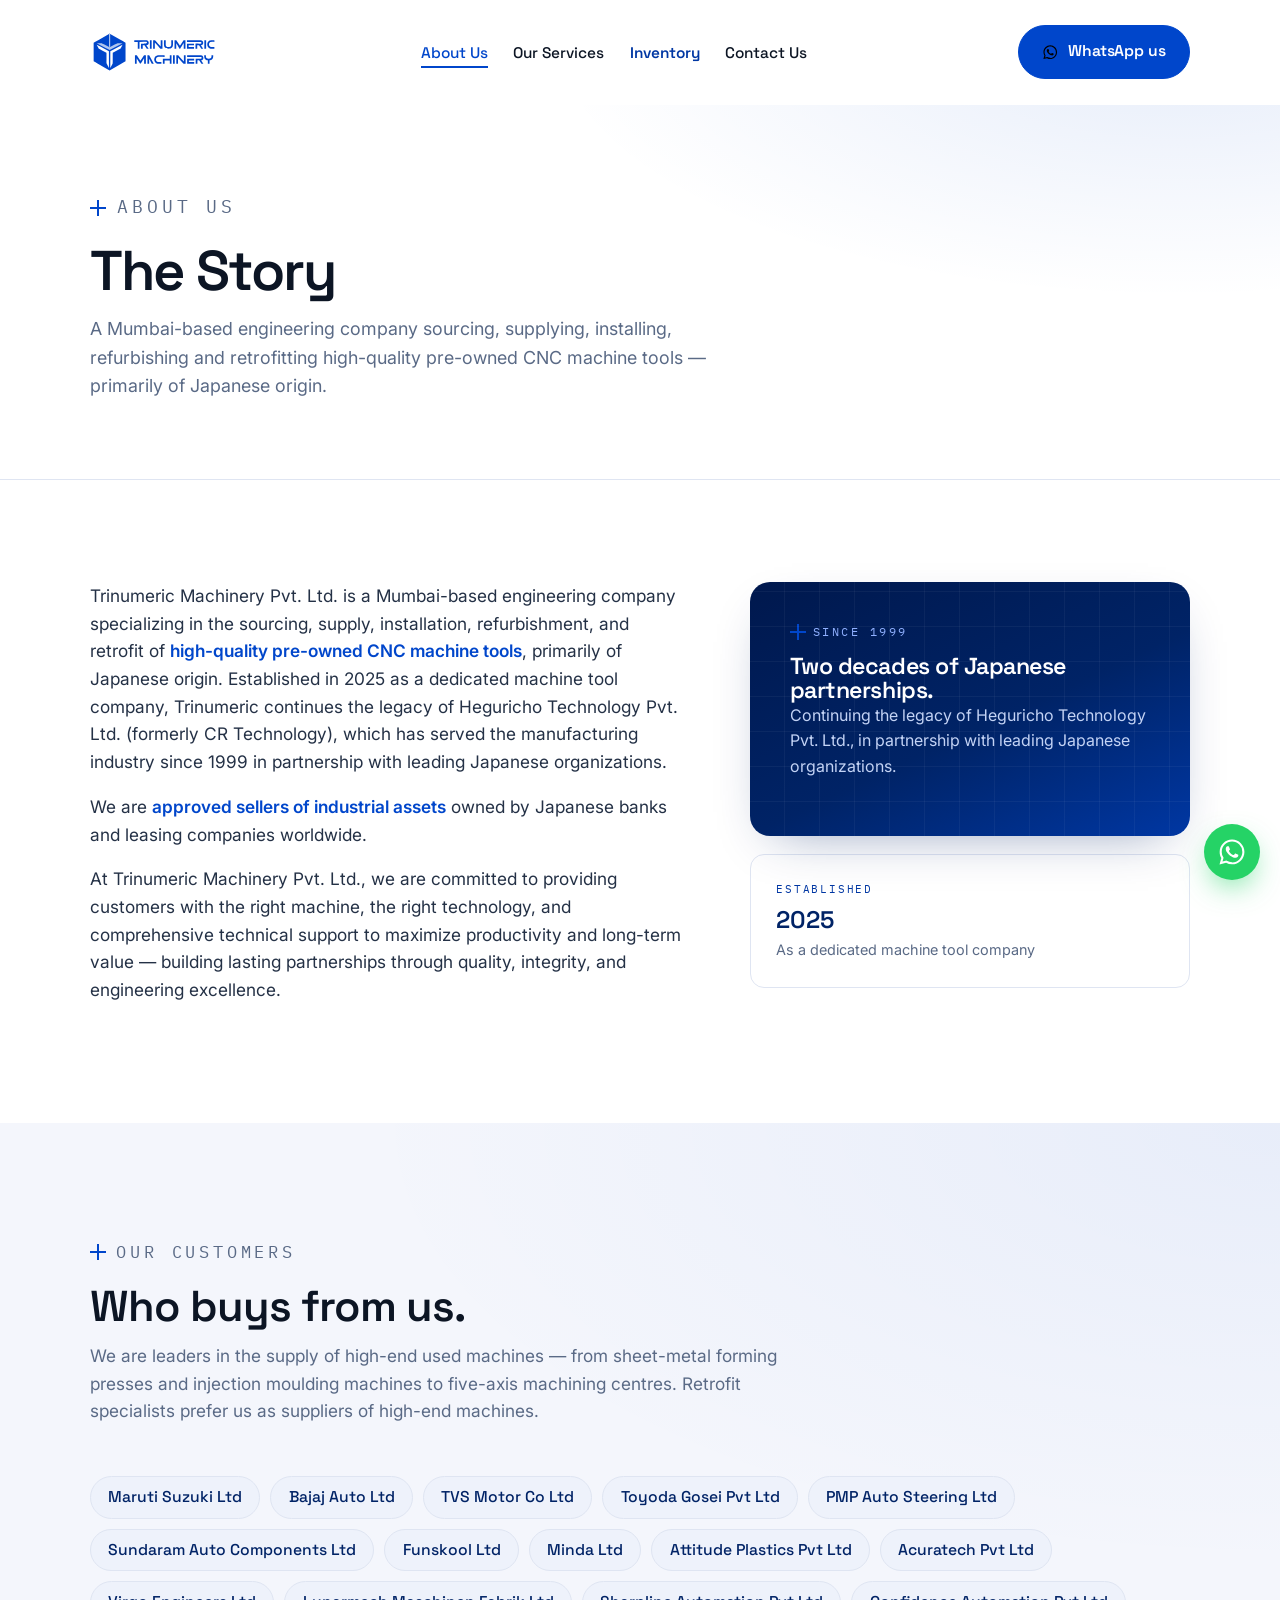
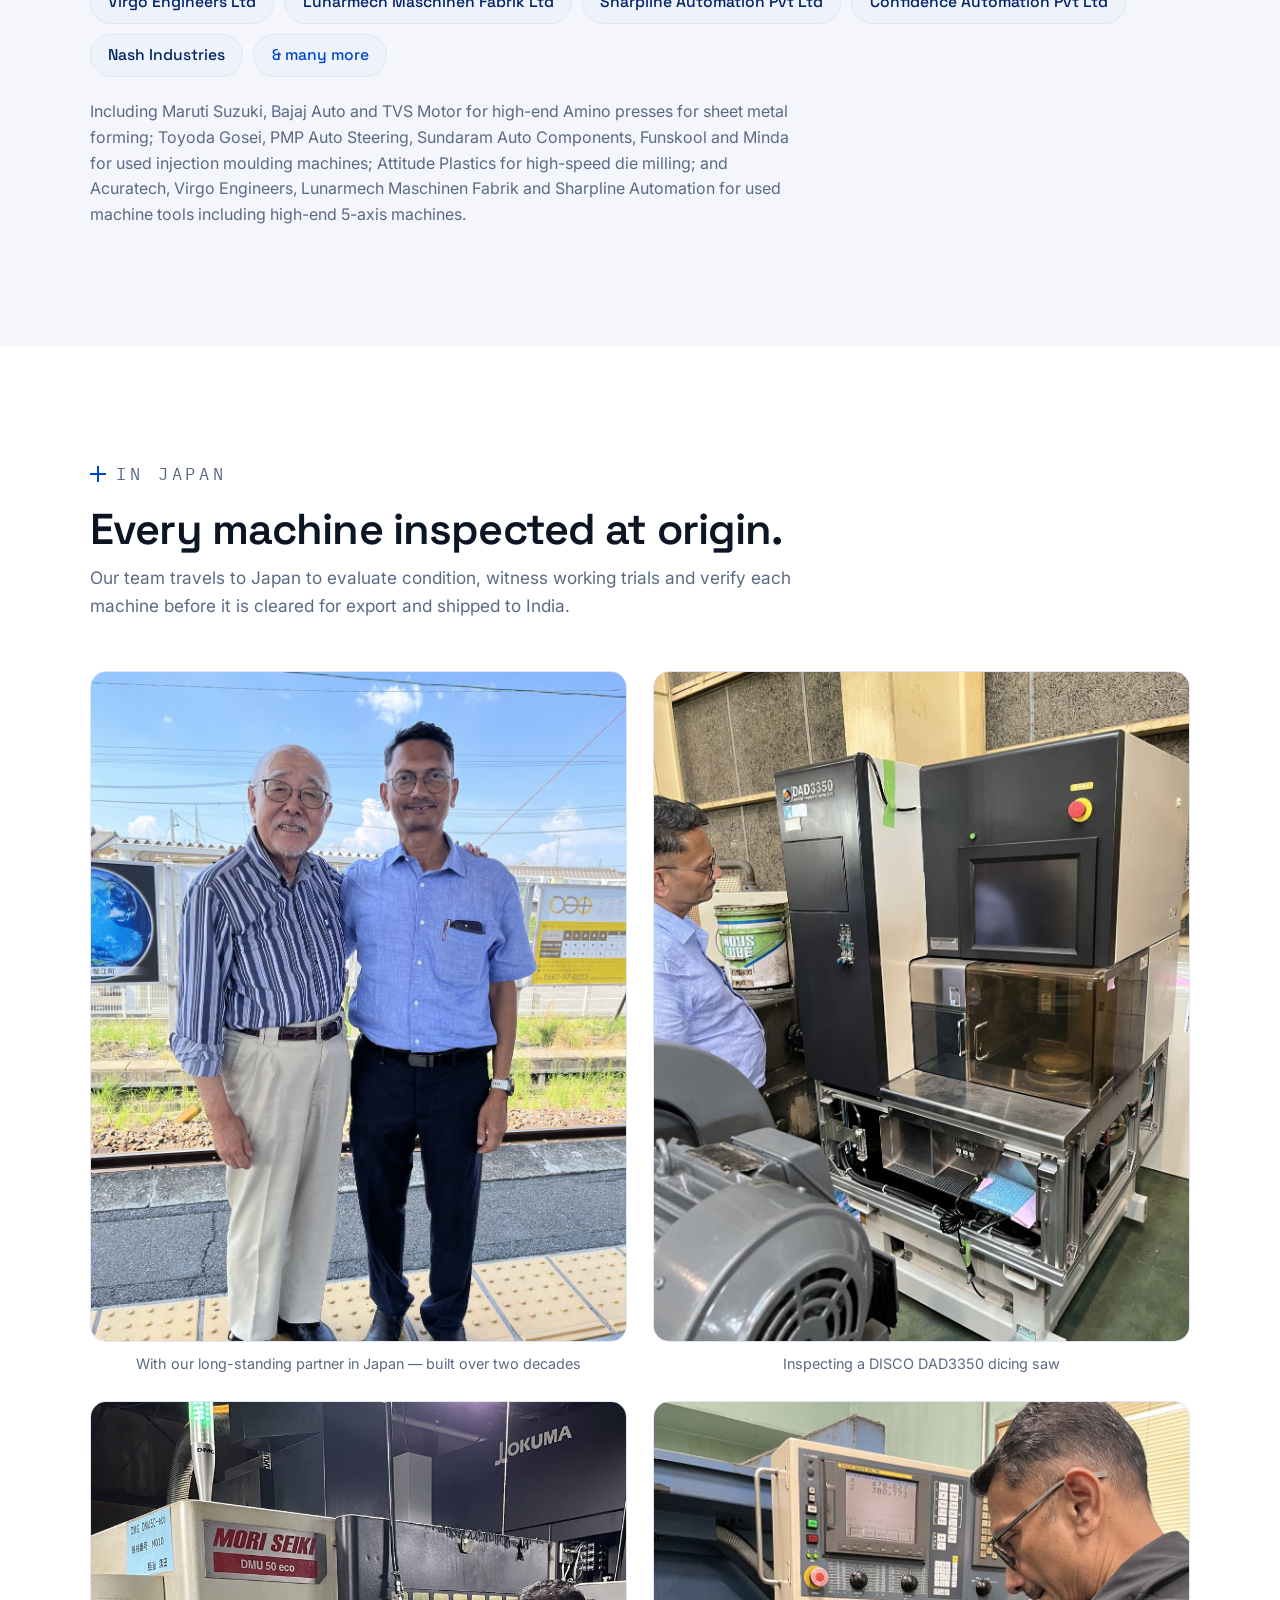
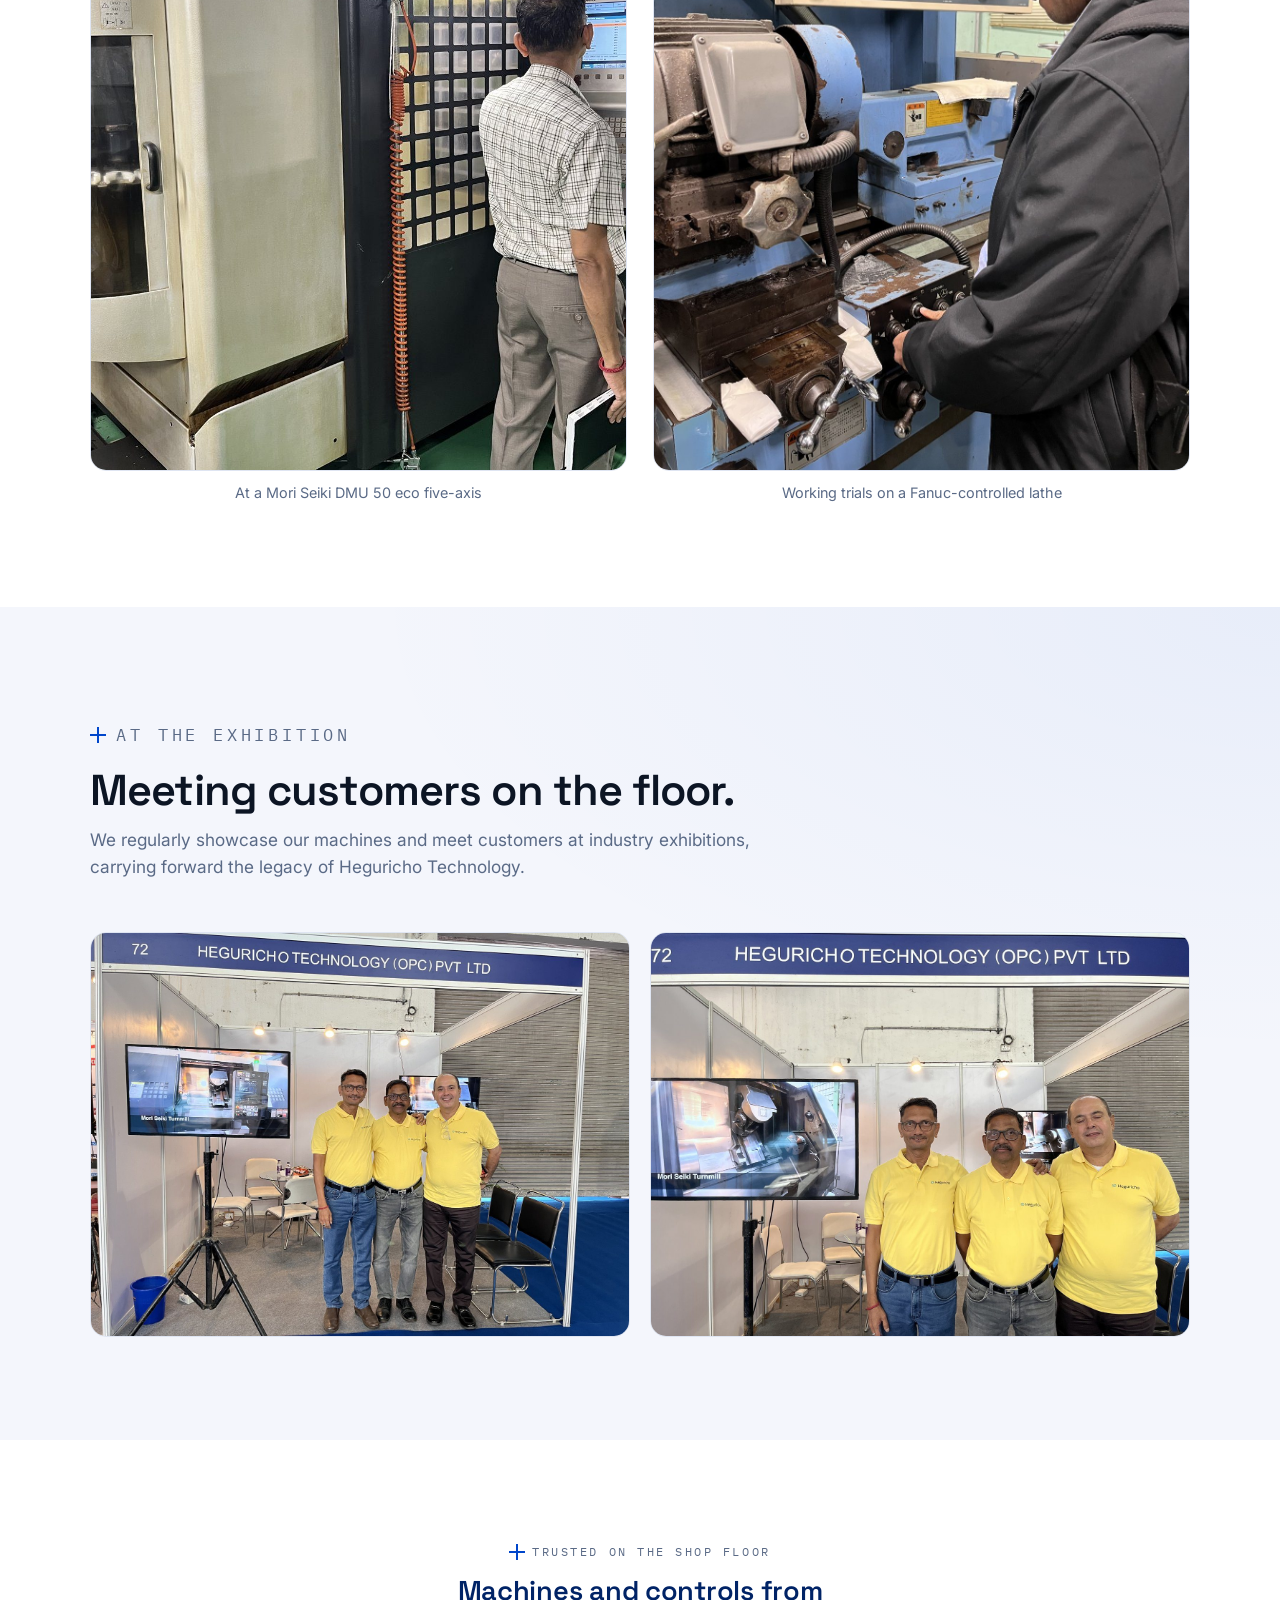
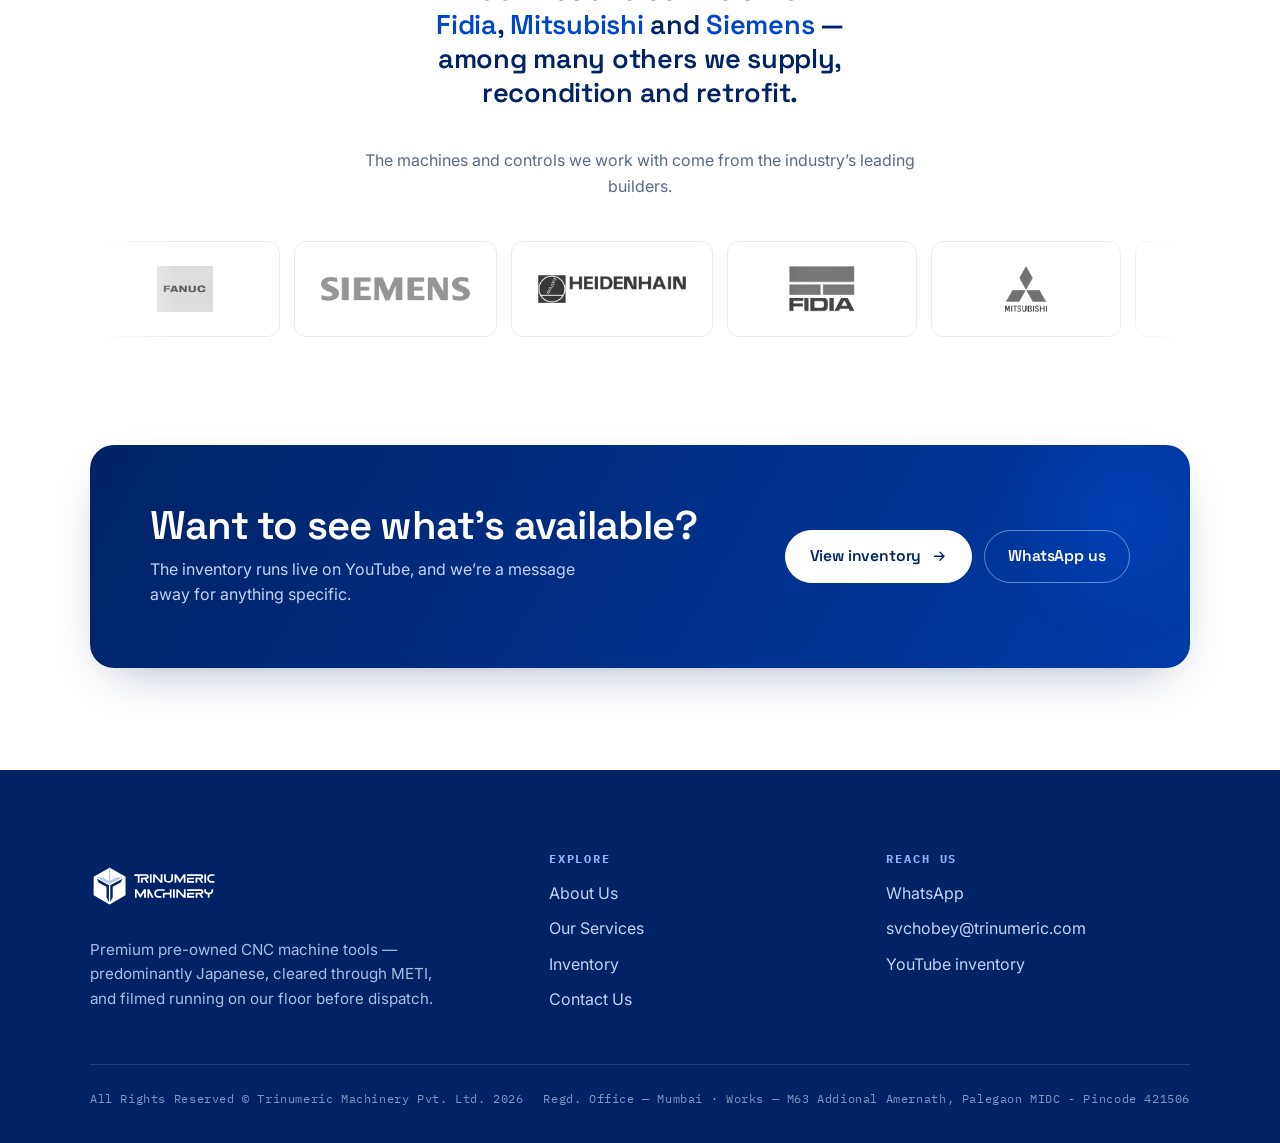
==== commit 3121010c: "footer" ====
--- a/about.html
+++ b/about.html
@@ -367,4 +367,4 @@
   *{animation:none!important;transition:none!important;scroll-behavior:auto}
   .draw{stroke-dashoffset:0}.fade-up,.hero-grid *{opacity:1;transform:none}
 }
-</style></head><body><header class="nav" id="nav"><div class="wrap"><div class="nav-inner"><a class="brand" href="index.html" aria-label="Trinumeric Machinery — home"><img src="images/Blogo.svg" alt="Trinumeric Machinery" onerror="this.style.display='none';this.nextElementSibling.style.display='flex';"><span class="brand-fallback" style="display:none"><i class="tick"></i>TRI<b>NUMERIC</b></span></a><ul class="nav-links"><li><a href="about.html" class="active">About Us</a></li><li><a href="services.html">Our Services</a></li><li><a href="inventory.html" class="inv">Inventory</a></li><li><a href="contactus.html">Contact Us</a></li></ul><a class="btn btn--orange nav-cta" href="https://wa.link/kkmf4v" target="_blank" rel="noopener"><svg viewBox="0 0 24 24" aria-hidden="true"><path d="M19.05 4.91A9.82 9.82 0 0012.04 2C6.58 2 2.13 6.45 2.13 11.91c0 1.75.46 3.45 1.32 4.95L2 22l5.25-1.38a9.9 9.9 0 004.78 1.22h.01c5.46 0 9.9-4.45 9.9-9.91 0-2.65-1.03-5.14-2.9-7.02zM12.04 20.15c-1.48 0-2.93-.4-4.2-1.15l-.3-.18-3.12.82.83-3.04-.2-.31a8.2 8.2 0 01-1.26-4.38c0-4.54 3.7-8.24 8.25-8.24 2.2 0 4.27.86 5.82 2.42a8.18 8.18 0 012.41 5.83c0 4.54-3.7 8.4-8.06 8.4zm4.52-6.16c-.25-.12-1.47-.72-1.69-.81-.23-.08-.39-.12-.56.12-.16.25-.64.81-.79.98-.14.16-.29.18-.54.06-.25-.12-1.05-.39-1.99-1.23-.74-.66-1.23-1.47-1.38-1.72-.14-.25-.02-.38.11-.51.11-.11.25-.29.37-.43.13-.15.17-.25.25-.42.08-.16.04-.31-.02-.43-.06-.12-.56-1.34-.76-1.84-.2-.48-.4-.42-.56-.42l-.48-.01c-.16 0-.43.06-.66.31-.22.25-.86.85-.86 2.07 0 1.22.89 2.4 1.01 2.56.12.16 1.75 2.67 4.25 3.74.59.26 1.05.41 1.41.52.59.19 1.13.16 1.56.1.48-.07 1.47-.6 1.68-1.18.21-.58.21-1.07.14-1.18-.06-.11-.22-.17-.47-.29z"/></svg>WhatsApp us</a><button class="nav-toggle" aria-label="Open menu" onclick="openMenu()"><svg viewBox="0 0 24 24" aria-hidden="true"><path d="M3 6h18M3 12h18M3 18h18" fill="none" stroke="currentColor" stroke-width="2" stroke-linecap="round"/></svg></button></div></div></header><div class="mmenu" id="mmenu"><div class="mmenu-top"><a class="brand" href="index.html" aria-label="Trinumeric Machinery — home"><img src="images/logo_d.svg" alt="Trinumeric Machinery" onerror="this.style.display='none';this.nextElementSibling.style.display='flex';"><span class="brand-fallback" style="display:none"><i class="tick"></i>TRI<b>NUMERIC</b></span></a><button class="mmenu-close" aria-label="Close menu" onclick="closeMenu()"><svg viewBox="0 0 24 24" aria-hidden="true"><path d="M6 6l12 12M18 6L6 18" fill="none" stroke="currentColor" stroke-width="2" stroke-linecap="round"/></svg></button></div><nav><a href="about.html">About Us</a><a href="services.html">Our Services</a><a href="inventory.html" class="inv">Inventory</a><a href="contactus.html">Contact Us</a></nav><div class="mmenu-foot">TRINUMERIC MACHINERY PVT. LTD.<br><a href="https://wa.link/kkmf4v" target="_blank" rel="noopener">WhatsApp</a> · <a href="mailto:scchobey@trinumeric.com">scchobey@trinumeric.com</a></div></div><section class="pagehead"><div class="wrap"><p class="eyebrow">About us</p><h1>The Story</h1><p>A Mumbai-based engineering company sourcing, supplying, installing, refurbishing and retrofitting high-quality pre-owned CNC machine tools &mdash; primarily of Japanese origin.</p></div></section><section class="section"><div class="wrap" style="display:grid;grid-template-columns:1.15fr .85fr;gap:clamp(30px,5vw,64px);align-items:start"><div class="prose"><p>Trinumeric Machinery Pvt. Ltd. is a Mumbai-based engineering company specializing in the sourcing, supply, installation, refurbishment, and retrofit of <span class="hl">high-quality pre-owned CNC machine tools</span>, primarily of Japanese origin. Established in 2025 as a dedicated machine tool company, Trinumeric continues the legacy of Heguricho Technology Pvt. Ltd. (formerly CR Technology), which has served the manufacturing industry since 1999 in partnership with leading Japanese organizations.</p><p>We are <span class="hl">approved sellers of industrial assets</span> owned by Japanese banks and leasing companies worldwide.</p><p>At Trinumeric Machinery Pvt. Ltd., we are committed to providing customers with the right machine, the right technology, and comprehensive technical support to maximize productivity and long-term value &mdash; building lasting partnerships through quality, integrity, and engineering excellence.</p></div><aside><div class="panel"><p class="eyebrow">Since 1999</p><h3 style="font-size:1.45rem">Two decades of Japanese partnerships.</h3><p>Continuing the legacy of Heguricho Technology Pvt. Ltd., in partnership with leading Japanese organizations.</p></div><div class="spec" style="border:1px solid var(--line);border-radius:14px;margin-top:18px;border-left:1px solid var(--line)"><div class="k">Established</div><div class="v">2025</div><div class="n">As a dedicated machine tool company</div></div></aside></div></section><section class="section section--paper"><div class="wrap"><div class="shead shead--wide"><p class="eyebrow">Our customers</p><h2>Who buys from us.</h2><p>We are leaders in the supply of high-end used machines &mdash; from sheet-metal forming presses and injection moulding machines to five-axis machining centres. Retrofit specialists prefer us as suppliers of high-end machines.</p></div><div class="chips"><span class="chip">Maruti Suzuki Ltd</span><span class="chip">Bajaj Auto Ltd</span><span class="chip">TVS Motor Co Ltd</span><span class="chip">Toyoda Gosei Pvt Ltd</span><span class="chip">PMP Auto Steering Ltd</span><span class="chip">Sundaram Auto Components Ltd</span><span class="chip">Funskool Ltd</span><span class="chip">Minda Ltd</span><span class="chip">Attitude Plastics Pvt Ltd</span><span class="chip">Acuratech Pvt Ltd</span><span class="chip">Virgo Engineers Ltd</span><span class="chip">Lunarmech Maschinen Fabrik Ltd</span><span class="chip">Sharpline Automation Pvt Ltd</span><span class="chip">Confidence Automation Pvt Ltd</span><span class="chip">Nash Industries</span><span class="chip" style="color:var(--blue)">&amp; many more</span></div><p style="color:var(--steel);max-width:70ch;margin-top:1.4em">Including Maruti Suzuki, Bajaj Auto and TVS Motor for high-end Amino presses for sheet metal forming; Toyoda Gosei, PMP Auto Steering, Sundaram Auto Components, Funskool and Minda for used injection moulding machines; Attitude Plastics for high-speed die milling; and Acuratech, Virgo Engineers, Lunarmech Maschinen Fabrik and Sharpline Automation for used machine tools including high-end 5-axis machines.</p></div></section><section class="section"><div class="wrap"><div class="shead shead--wide"><p class="eyebrow">In Japan</p><h2>Every machine inspected at origin.</h2><p>Our team travels to Japan to evaluate condition, witness working trials and verify each machine before it is cleared for export and shipped to India.</p></div><div class="agrid2x2"><div><div class="amedia"><img src="images/founder-partner-japan.jpg" alt="With our long-standing partner in Japan" loading="lazy" style="aspect-ratio:4/5" onerror="this.style.display='none';this.nextElementSibling.style.display='flex';"><div class="ph-fb" style="display:none"><span class="tag">Japan</span><span style="align-self:flex-end;color:#9fb0d3"><svg viewBox="0 0 24 24" aria-hidden="true"><path d="M3 7l9-4 9 4-9 4-9-4zm0 0v10l9 4 9-4V7" fill="none" stroke="currentColor" stroke-width="1.8" stroke-linejoin="round"/></svg></span></div></div><p class="acap">With our long-standing partner in Japan &mdash; built over two decades</p></div><div><div class="amedia"><img src="images/inspection-dicing-saw.jpg" alt="Inspecting a DISCO DAD3350 dicing saw" loading="lazy" style="aspect-ratio:4/5" onerror="this.style.display='none';this.nextElementSibling.style.display='flex';"><div class="ph-fb" style="display:none"><span class="tag">Inspection</span><span style="align-self:flex-end;color:#9fb0d3"><svg viewBox="0 0 24 24" aria-hidden="true"><path d="M3 7l9-4 9 4-9 4-9-4zm0 0v10l9 4 9-4V7" fill="none" stroke="currentColor" stroke-width="1.8" stroke-linejoin="round"/></svg></span></div></div><p class="acap">Inspecting a DISCO DAD3350 dicing saw</p></div><div><div class="amedia"><img src="images/inspection-mori-seiki.jpg" alt="At a Mori Seiki DMU 50 eco five-axis" loading="lazy" style="aspect-ratio:4/5" onerror="this.style.display='none';this.nextElementSibling.style.display='flex';"><div class="ph-fb" style="display:none"><span class="tag">Inspection</span><span style="align-self:flex-end;color:#9fb0d3"><svg viewBox="0 0 24 24" aria-hidden="true"><path d="M3 7l9-4 9 4-9 4-9-4zm0 0v10l9 4 9-4V7" fill="none" stroke="currentColor" stroke-width="1.8" stroke-linejoin="round"/></svg></span></div></div><p class="acap">At a Mori Seiki DMU 50 eco five-axis</p></div><div><div class="amedia"><img src="images/inspection-cnc-lathe.jpg" alt="Working trials on a Fanuc-controlled lathe" loading="lazy" style="aspect-ratio:4/5" onerror="this.style.display='none';this.nextElementSibling.style.display='flex';"><div class="ph-fb" style="display:none"><span class="tag">Trial</span><span style="align-self:flex-end;color:#9fb0d3"><svg viewBox="0 0 24 24" aria-hidden="true"><path d="M3 7l9-4 9 4-9 4-9-4zm0 0v10l9 4 9-4V7" fill="none" stroke="currentColor" stroke-width="1.8" stroke-linejoin="round"/></svg></span></div></div><p class="acap">Working trials on a Fanuc-controlled lathe</p></div></div></div></section><section class="section section--paper"><div class="wrap"><div class="shead shead--wide"><p class="eyebrow">At the exhibition</p><h2>Meeting customers on the floor.</h2><p>We regularly showcase our machines and meet customers at industry exhibitions, carrying forward the legacy of Heguricho Technology.</p></div><div class="agrid2"><div><div class="amedia"><img src="images/team-exhibition-1.jpg" alt="Our team at an industry exhibition" loading="lazy" style="aspect-ratio:4/3" onerror="this.style.display='none';this.nextElementSibling.style.display='flex';"><div class="ph-fb" style="display:none"><span class="tag">Exhibition</span><span style="align-self:flex-end;color:#9fb0d3"><svg viewBox="0 0 24 24" aria-hidden="true"><path d="M3 7l9-4 9 4-9 4-9-4zm0 0v10l9 4 9-4V7" fill="none" stroke="currentColor" stroke-width="1.8" stroke-linejoin="round"/></svg></span></div></div></div><div><div class="amedia"><img src="images/team-exhibition-2.jpg" alt="Our team at an industry exhibition" loading="lazy" style="aspect-ratio:4/3" onerror="this.style.display='none';this.nextElementSibling.style.display='flex';"><div class="ph-fb" style="display:none"><span class="tag">Exhibition</span><span style="align-self:flex-end;color:#9fb0d3"><svg viewBox="0 0 24 24" aria-hidden="true"><path d="M3 7l9-4 9 4-9 4-9-4zm0 0v10l9 4 9-4V7" fill="none" stroke="currentColor" stroke-width="1.8" stroke-linejoin="round"/></svg></span></div></div></div></div></div></section><section class="section"><div class="wrap clients"><p class="eyebrow gap" style="justify-content:center">Trusted on the shop floor</p><p class="named">Machines and controls from <u>Fidia</u>, <u>Mitsubishi</u> and <u>Siemens</u> &mdash; among many others we supply, recondition and retrofit.</p><p style="color:var(--steel);max-width:60ch;margin:0 auto 2.2em">The machines and controls we work with come from the industry&rsquo;s leading builders.</p><div class="marquee"><div class="marquee-track"><div class="lg"><img src="images/brand-fanuc.png" alt="Fanuc" loading="lazy"></div><div class="lg"><img src="images/brand-siemens.png" alt="Siemens" loading="lazy"></div><div class="lg"><img src="images/brand-heidenhain.png" alt="Heidenhain" loading="lazy"></div><div class="lg"><img src="images/brand-fidia.png" alt="Fidia" loading="lazy"></div><div class="lg"><img src="images/brand-mitsubishi.png" alt="Mitsubishi" loading="lazy"></div><div class="lg"><img src="images/brand-mazak.png" alt="Mazak" loading="lazy"></div><div class="lg"><img src="images/brand-makino.png" alt="Makino" loading="lazy"></div><div class="lg"><img src="images/brand-okuma.png" alt="Okuma" loading="lazy"></div><div class="lg"><img src="images/brand-fanuc.png" alt="Fanuc" loading="lazy"></div><div class="lg"><img src="images/brand-siemens.png" alt="Siemens" loading="lazy"></div><div class="lg"><img src="images/brand-heidenhain.png" alt="Heidenhain" loading="lazy"></div><div class="lg"><img src="images/brand-fidia.png" alt="Fidia" loading="lazy"></div><div class="lg"><img src="images/brand-mitsubishi.png" alt="Mitsubishi" loading="lazy"></div><div class="lg"><img src="images/brand-mazak.png" alt="Mazak" loading="lazy"></div><div class="lg"><img src="images/brand-makino.png" alt="Makino" loading="lazy"></div><div class="lg"><img src="images/brand-okuma.png" alt="Okuma" loading="lazy"></div></div></div></div></section><section class="section" style="padding-top:0"><div class="wrap"><div class="ctaband"><div><h2>Want to see what&rsquo;s available?</h2><p>The inventory runs live on YouTube, and we&rsquo;re a message away for anything specific.</p></div><div class="btns"><a class="btn" style="background:#fff;color:var(--navy);border-color:#fff" href="inventory.html">View inventory <svg viewBox="0 0 24 24" aria-hidden="true"><path d="M5 12h14M13 6l6 6-6 6" fill="none" stroke="currentColor" stroke-width="2" stroke-linecap="round" stroke-linejoin="round"/></svg></a><a class="btn btn--ghost" style="color:#fff;border-color:rgba(255,255,255,.4)" href="https://wa.link/kkmf4v" target="_blank" rel="noopener">WhatsApp us</a></div></div></div></section><footer class="foot"><div class="wrap"><div class="foot-grid"><div><a class="brand" style="margin-bottom:16px" href="index.html" aria-label="Trinumeric Machinery — home"><img src="images/logo_d.svg" alt="Trinumeric Machinery" onerror="this.style.display='none';this.nextElementSibling.style.display='flex';"><span class="brand-fallback" style="display:none"><i class="tick"></i>TRI<b>NUMERIC</b></span></a><p>Premium pre-owned CNC machine tools — predominantly Japanese, cleared through METI, and filmed running on our floor before dispatch.</p></div><div><h4>Explore</h4><ul><li><a href="about.html">About Us</a></li><li><a href="services.html">Our Services</a></li><li><a href="inventory.html">Inventory</a></li><li><a href="contactus.html">Contact Us</a></li></ul></div><div><h4>Reach us</h4><ul><li><a href="https://wa.link/kkmf4v" target="_blank" rel="noopener">WhatsApp</a></li><li><a href="mailto:scchobey@trinumeric.com">scchobey@trinumeric.com</a></li><li><a href="https://www.youtube.com/@TrinumericMachinery" target="_blank" rel="noopener">YouTube inventory</a></li></ul></div></div><div class="foot-bottom"><span>All Rights Reserved &copy; Trinumeric Machinery Pvt. Ltd. 2026</span><span>Regd. Office — Mumbai · Works — Taloja, Navi Mumbai</span></div></div></footer><a class="wa-float" href="https://wa.link/kkmf4v" target="_blank" rel="noopener" aria-label="Chat on WhatsApp"><svg viewBox="0 0 24 24" aria-hidden="true"><path d="M19.05 4.91A9.82 9.82 0 0012.04 2C6.58 2 2.13 6.45 2.13 11.91c0 1.75.46 3.45 1.32 4.95L2 22l5.25-1.38a9.9 9.9 0 004.78 1.22h.01c5.46 0 9.9-4.45 9.9-9.91 0-2.65-1.03-5.14-2.9-7.02zM12.04 20.15c-1.48 0-2.93-.4-4.2-1.15l-.3-.18-3.12.82.83-3.04-.2-.31a8.2 8.2 0 01-1.26-4.38c0-4.54 3.7-8.24 8.25-8.24 2.2 0 4.27.86 5.82 2.42a8.18 8.18 0 012.41 5.83c0 4.54-3.7 8.4-8.06 8.4zm4.52-6.16c-.25-.12-1.47-.72-1.69-.81-.23-.08-.39-.12-.56.12-.16.25-.64.81-.79.98-.14.16-.29.18-.54.06-.25-.12-1.05-.39-1.99-1.23-.74-.66-1.23-1.47-1.38-1.72-.14-.25-.02-.38.11-.51.11-.11.25-.29.37-.43.13-.15.17-.25.25-.42.08-.16.04-.31-.02-.43-.06-.12-.56-1.34-.76-1.84-.2-.48-.4-.42-.56-.42l-.48-.01c-.16 0-.43.06-.66.31-.22.25-.86.85-.86 2.07 0 1.22.89 2.4 1.01 2.56.12.16 1.75 2.67 4.25 3.74.59.26 1.05.41 1.41.52.59.19 1.13.16 1.56.1.48-.07 1.47-.6 1.68-1.18.21-.58.21-1.07.14-1.18-.06-.11-.22-.17-.47-.29z"/></svg></a><button class="totop" id="totop" aria-label="Back to top" onclick="top()"><svg viewBox="0 0 24 24" aria-hidden="true"><path d="M12 19V5M6 11l6-6 6 6" fill="none" stroke="currentColor" stroke-width="2" stroke-linecap="round" stroke-linejoin="round"/></svg></button><script>var n=document.getElementById("nav"),t=document.getElementById("totop");function sc(){var y=window.scrollY;n.classList.toggle("scrolled",y>8);t.classList.toggle("show",y>500);}window.addEventListener("scroll",sc);sc();function openMenu(){document.getElementById("mmenu").classList.add("open");document.body.style.overflow="hidden";}function closeMenu(){document.getElementById("mmenu").classList.remove("open");document.body.style.overflow="";}function top(){window.scrollTo({top:0,behavior:"smooth"});}document.querySelectorAll(".mmenu nav a").forEach(function(a){a.addEventListener("click",closeMenu);});</script></body></html>+</style></head><body><header class="nav" id="nav"><div class="wrap"><div class="nav-inner"><a class="brand" href="index.html" aria-label="Trinumeric Machinery — home"><img src="images/Blogo.svg" alt="Trinumeric Machinery" onerror="this.style.display='none';this.nextElementSibling.style.display='flex';"><span class="brand-fallback" style="display:none"><i class="tick"></i>TRI<b>NUMERIC</b></span></a><ul class="nav-links"><li><a href="about.html" class="active">About Us</a></li><li><a href="services.html">Our Services</a></li><li><a href="inventory.html" class="inv">Inventory</a></li><li><a href="contactus.html">Contact Us</a></li></ul><a class="btn btn--orange nav-cta" href="https://wa.link/kkmf4v" target="_blank" rel="noopener"><svg viewBox="0 0 24 24" aria-hidden="true"><path d="M19.05 4.91A9.82 9.82 0 0012.04 2C6.58 2 2.13 6.45 2.13 11.91c0 1.75.46 3.45 1.32 4.95L2 22l5.25-1.38a9.9 9.9 0 004.78 1.22h.01c5.46 0 9.9-4.45 9.9-9.91 0-2.65-1.03-5.14-2.9-7.02zM12.04 20.15c-1.48 0-2.93-.4-4.2-1.15l-.3-.18-3.12.82.83-3.04-.2-.31a8.2 8.2 0 01-1.26-4.38c0-4.54 3.7-8.24 8.25-8.24 2.2 0 4.27.86 5.82 2.42a8.18 8.18 0 012.41 5.83c0 4.54-3.7 8.4-8.06 8.4zm4.52-6.16c-.25-.12-1.47-.72-1.69-.81-.23-.08-.39-.12-.56.12-.16.25-.64.81-.79.98-.14.16-.29.18-.54.06-.25-.12-1.05-.39-1.99-1.23-.74-.66-1.23-1.47-1.38-1.72-.14-.25-.02-.38.11-.51.11-.11.25-.29.37-.43.13-.15.17-.25.25-.42.08-.16.04-.31-.02-.43-.06-.12-.56-1.34-.76-1.84-.2-.48-.4-.42-.56-.42l-.48-.01c-.16 0-.43.06-.66.31-.22.25-.86.85-.86 2.07 0 1.22.89 2.4 1.01 2.56.12.16 1.75 2.67 4.25 3.74.59.26 1.05.41 1.41.52.59.19 1.13.16 1.56.1.48-.07 1.47-.6 1.68-1.18.21-.58.21-1.07.14-1.18-.06-.11-.22-.17-.47-.29z"/></svg>WhatsApp us</a><button class="nav-toggle" aria-label="Open menu" onclick="openMenu()"><svg viewBox="0 0 24 24" aria-hidden="true"><path d="M3 6h18M3 12h18M3 18h18" fill="none" stroke="currentColor" stroke-width="2" stroke-linecap="round"/></svg></button></div></div></header><div class="mmenu" id="mmenu"><div class="mmenu-top"><a class="brand" href="index.html" aria-label="Trinumeric Machinery — home"><img src="images/logo_d.svg" alt="Trinumeric Machinery" onerror="this.style.display='none';this.nextElementSibling.style.display='flex';"><span class="brand-fallback" style="display:none"><i class="tick"></i>TRI<b>NUMERIC</b></span></a><button class="mmenu-close" aria-label="Close menu" onclick="closeMenu()"><svg viewBox="0 0 24 24" aria-hidden="true"><path d="M6 6l12 12M18 6L6 18" fill="none" stroke="currentColor" stroke-width="2" stroke-linecap="round"/></svg></button></div><nav><a href="about.html">About Us</a><a href="services.html">Our Services</a><a href="inventory.html" class="inv">Inventory</a><a href="contactus.html">Contact Us</a></nav><div class="mmenu-foot">TRINUMERIC MACHINERY PVT. LTD.<br><a href="https://wa.link/kkmf4v" target="_blank" rel="noopener">WhatsApp</a> · <a href="mailto:svchobey@trinumeric.com">svchobey@trinumeric.com</a></div></div><section class="pagehead"><div class="wrap"><p class="eyebrow">About us</p><h1>The Story</h1><p>A Mumbai-based engineering company sourcing, supplying, installing, refurbishing and retrofitting high-quality pre-owned CNC machine tools &mdash; primarily of Japanese origin.</p></div></section><section class="section"><div class="wrap" style="display:grid;grid-template-columns:1.15fr .85fr;gap:clamp(30px,5vw,64px);align-items:start"><div class="prose"><p>Trinumeric Machinery Pvt. Ltd. is a Mumbai-based engineering company specializing in the sourcing, supply, installation, refurbishment, and retrofit of <span class="hl">high-quality pre-owned CNC machine tools</span>, primarily of Japanese origin. Established in 2025 as a dedicated machine tool company, Trinumeric continues the legacy of Heguricho Technology Pvt. Ltd. (formerly CR Technology), which has served the manufacturing industry since 1999 in partnership with leading Japanese organizations.</p><p>We are <span class="hl">approved sellers of industrial assets</span> owned by Japanese banks and leasing companies worldwide.</p><p>At Trinumeric Machinery Pvt. Ltd., we are committed to providing customers with the right machine, the right technology, and comprehensive technical support to maximize productivity and long-term value &mdash; building lasting partnerships through quality, integrity, and engineering excellence.</p></div><aside><div class="panel"><p class="eyebrow">Since 1999</p><h3 style="font-size:1.45rem">Two decades of Japanese partnerships.</h3><p>Continuing the legacy of Heguricho Technology Pvt. Ltd., in partnership with leading Japanese organizations.</p></div><div class="spec" style="border:1px solid var(--line);border-radius:14px;margin-top:18px;border-left:1px solid var(--line)"><div class="k">Established</div><div class="v">2025</div><div class="n">As a dedicated machine tool company</div></div></aside></div></section><section class="section section--paper"><div class="wrap"><div class="shead shead--wide"><p class="eyebrow">Our customers</p><h2>Who buys from us.</h2><p>We are leaders in the supply of high-end used machines &mdash; from sheet-metal forming presses and injection moulding machines to five-axis machining centres. Retrofit specialists prefer us as suppliers of high-end machines.</p></div><div class="chips"><span class="chip">Maruti Suzuki Ltd</span><span class="chip">Bajaj Auto Ltd</span><span class="chip">TVS Motor Co Ltd</span><span class="chip">Toyoda Gosei Pvt Ltd</span><span class="chip">PMP Auto Steering Ltd</span><span class="chip">Sundaram Auto Components Ltd</span><span class="chip">Funskool Ltd</span><span class="chip">Minda Ltd</span><span class="chip">Attitude Plastics Pvt Ltd</span><span class="chip">Acuratech Pvt Ltd</span><span class="chip">Virgo Engineers Ltd</span><span class="chip">Lunarmech Maschinen Fabrik Ltd</span><span class="chip">Sharpline Automation Pvt Ltd</span><span class="chip">Confidence Automation Pvt Ltd</span><span class="chip">Nash Industries</span><span class="chip" style="color:var(--blue)">&amp; many more</span></div><p style="color:var(--steel);max-width:70ch;margin-top:1.4em">Including Maruti Suzuki, Bajaj Auto and TVS Motor for high-end Amino presses for sheet metal forming; Toyoda Gosei, PMP Auto Steering, Sundaram Auto Components, Funskool and Minda for used injection moulding machines; Attitude Plastics for high-speed die milling; and Acuratech, Virgo Engineers, Lunarmech Maschinen Fabrik and Sharpline Automation for used machine tools including high-end 5-axis machines.</p></div></section><section class="section"><div class="wrap"><div class="shead shead--wide"><p class="eyebrow">In Japan</p><h2>Every machine inspected at origin.</h2><p>Our team travels to Japan to evaluate condition, witness working trials and verify each machine before it is cleared for export and shipped to India.</p></div><div class="agrid2x2"><div><div class="amedia"><img src="images/founder-partner-japan.jpg" alt="With our long-standing partner in Japan" loading="lazy" style="aspect-ratio:4/5" onerror="this.style.display='none';this.nextElementSibling.style.display='flex';"><div class="ph-fb" style="display:none"><span class="tag">Japan</span><span style="align-self:flex-end;color:#9fb0d3"><svg viewBox="0 0 24 24" aria-hidden="true"><path d="M3 7l9-4 9 4-9 4-9-4zm0 0v10l9 4 9-4V7" fill="none" stroke="currentColor" stroke-width="1.8" stroke-linejoin="round"/></svg></span></div></div><p class="acap">With our long-standing partner in Japan &mdash; built over two decades</p></div><div><div class="amedia"><img src="images/inspection-dicing-saw.jpg" alt="Inspecting a DISCO DAD3350 dicing saw" loading="lazy" style="aspect-ratio:4/5" onerror="this.style.display='none';this.nextElementSibling.style.display='flex';"><div class="ph-fb" style="display:none"><span class="tag">Inspection</span><span style="align-self:flex-end;color:#9fb0d3"><svg viewBox="0 0 24 24" aria-hidden="true"><path d="M3 7l9-4 9 4-9 4-9-4zm0 0v10l9 4 9-4V7" fill="none" stroke="currentColor" stroke-width="1.8" stroke-linejoin="round"/></svg></span></div></div><p class="acap">Inspecting a DISCO DAD3350 dicing saw</p></div><div><div class="amedia"><img src="images/inspection-mori-seiki.jpg" alt="At a Mori Seiki DMU 50 eco five-axis" loading="lazy" style="aspect-ratio:4/5" onerror="this.style.display='none';this.nextElementSibling.style.display='flex';"><div class="ph-fb" style="display:none"><span class="tag">Inspection</span><span style="align-self:flex-end;color:#9fb0d3"><svg viewBox="0 0 24 24" aria-hidden="true"><path d="M3 7l9-4 9 4-9 4-9-4zm0 0v10l9 4 9-4V7" fill="none" stroke="currentColor" stroke-width="1.8" stroke-linejoin="round"/></svg></span></div></div><p class="acap">At a Mori Seiki DMU 50 eco five-axis</p></div><div><div class="amedia"><img src="images/inspection-cnc-lathe.jpg" alt="Working trials on a Fanuc-controlled lathe" loading="lazy" style="aspect-ratio:4/5" onerror="this.style.display='none';this.nextElementSibling.style.display='flex';"><div class="ph-fb" style="display:none"><span class="tag">Trial</span><span style="align-self:flex-end;color:#9fb0d3"><svg viewBox="0 0 24 24" aria-hidden="true"><path d="M3 7l9-4 9 4-9 4-9-4zm0 0v10l9 4 9-4V7" fill="none" stroke="currentColor" stroke-width="1.8" stroke-linejoin="round"/></svg></span></div></div><p class="acap">Working trials on a Fanuc-controlled lathe</p></div></div></div></section><section class="section section--paper"><div class="wrap"><div class="shead shead--wide"><p class="eyebrow">At the exhibition</p><h2>Meeting customers on the floor.</h2><p>We regularly showcase our machines and meet customers at industry exhibitions, carrying forward the legacy of Heguricho Technology.</p></div><div class="agrid2"><div><div class="amedia"><img src="images/team-exhibition-1.jpg" alt="Our team at an industry exhibition" loading="lazy" style="aspect-ratio:4/3" onerror="this.style.display='none';this.nextElementSibling.style.display='flex';"><div class="ph-fb" style="display:none"><span class="tag">Exhibition</span><span style="align-self:flex-end;color:#9fb0d3"><svg viewBox="0 0 24 24" aria-hidden="true"><path d="M3 7l9-4 9 4-9 4-9-4zm0 0v10l9 4 9-4V7" fill="none" stroke="currentColor" stroke-width="1.8" stroke-linejoin="round"/></svg></span></div></div></div><div><div class="amedia"><img src="images/team-exhibition-2.jpg" alt="Our team at an industry exhibition" loading="lazy" style="aspect-ratio:4/3" onerror="this.style.display='none';this.nextElementSibling.style.display='flex';"><div class="ph-fb" style="display:none"><span class="tag">Exhibition</span><span style="align-self:flex-end;color:#9fb0d3"><svg viewBox="0 0 24 24" aria-hidden="true"><path d="M3 7l9-4 9 4-9 4-9-4zm0 0v10l9 4 9-4V7" fill="none" stroke="currentColor" stroke-width="1.8" stroke-linejoin="round"/></svg></span></div></div></div></div></div></section><section class="section"><div class="wrap clients"><p class="eyebrow gap" style="justify-content:center">Trusted on the shop floor</p><p class="named">Machines and controls from <u>Fidia</u>, <u>Mitsubishi</u> and <u>Siemens</u> &mdash; among many others we supply, recondition and retrofit.</p><p style="color:var(--steel);max-width:60ch;margin:0 auto 2.2em">The machines and controls we work with come from the industry&rsquo;s leading builders.</p><div class="marquee"><div class="marquee-track"><div class="lg"><img src="images/brand-fanuc.png" alt="Fanuc" loading="lazy"></div><div class="lg"><img src="images/brand-siemens.png" alt="Siemens" loading="lazy"></div><div class="lg"><img src="images/brand-heidenhain.png" alt="Heidenhain" loading="lazy"></div><div class="lg"><img src="images/brand-fidia.png" alt="Fidia" loading="lazy"></div><div class="lg"><img src="images/brand-mitsubishi.png" alt="Mitsubishi" loading="lazy"></div><div class="lg"><img src="images/brand-mazak.png" alt="Mazak" loading="lazy"></div><div class="lg"><img src="images/brand-makino.png" alt="Makino" loading="lazy"></div><div class="lg"><img src="images/brand-okuma.png" alt="Okuma" loading="lazy"></div><div class="lg"><img src="images/brand-fanuc.png" alt="Fanuc" loading="lazy"></div><div class="lg"><img src="images/brand-siemens.png" alt="Siemens" loading="lazy"></div><div class="lg"><img src="images/brand-heidenhain.png" alt="Heidenhain" loading="lazy"></div><div class="lg"><img src="images/brand-fidia.png" alt="Fidia" loading="lazy"></div><div class="lg"><img src="images/brand-mitsubishi.png" alt="Mitsubishi" loading="lazy"></div><div class="lg"><img src="images/brand-mazak.png" alt="Mazak" loading="lazy"></div><div class="lg"><img src="images/brand-makino.png" alt="Makino" loading="lazy"></div><div class="lg"><img src="images/brand-okuma.png" alt="Okuma" loading="lazy"></div></div></div></div></section><section class="section" style="padding-top:0"><div class="wrap"><div class="ctaband"><div><h2>Want to see what&rsquo;s available?</h2><p>The inventory runs live on YouTube, and we&rsquo;re a message away for anything specific.</p></div><div class="btns"><a class="btn" style="background:#fff;color:var(--navy);border-color:#fff" href="inventory.html">View inventory <svg viewBox="0 0 24 24" aria-hidden="true"><path d="M5 12h14M13 6l6 6-6 6" fill="none" stroke="currentColor" stroke-width="2" stroke-linecap="round" stroke-linejoin="round"/></svg></a><a class="btn btn--ghost" style="color:#fff;border-color:rgba(255,255,255,.4)" href="https://wa.link/kkmf4v" target="_blank" rel="noopener">WhatsApp us</a></div></div></div></section><footer class="foot"><div class="wrap"><div class="foot-grid"><div><a class="brand" style="margin-bottom:16px" href="index.html" aria-label="Trinumeric Machinery — home"><img src="images/logo_d.svg" alt="Trinumeric Machinery" onerror="this.style.display='none';this.nextElementSibling.style.display='flex';"><span class="brand-fallback" style="display:none"><i class="tick"></i>TRI<b>NUMERIC</b></span></a><p>Premium pre-owned CNC machine tools — predominantly Japanese, cleared through METI, and filmed running on our floor before dispatch.</p></div><div><h4>Explore</h4><ul><li><a href="about.html">About Us</a></li><li><a href="services.html">Our Services</a></li><li><a href="inventory.html">Inventory</a></li><li><a href="contactus.html">Contact Us</a></li></ul></div><div><h4>Reach us</h4><ul><li><a href="https://wa.link/kkmf4v" target="_blank" rel="noopener">WhatsApp</a></li><li><a href="mailto:svchobey@trinumeric.com">svchobey@trinumeric.com</a></li><li><a href="https://www.youtube.com/@TrinumericMachinery" target="_blank" rel="noopener">YouTube inventory</a></li></ul></div></div><div class="foot-bottom"><span>All Rights Reserved &copy; Trinumeric Machinery Pvt. Ltd. 2026</span><span>Regd. Office — Mumbai &middot; Works — M63 Addional Amernath, Palegaon MIDC - Pincode 421506</span></div></div></footer><a class="wa-float" href="https://wa.link/kkmf4v" target="_blank" rel="noopener" aria-label="Chat on WhatsApp"><svg viewBox="0 0 24 24" aria-hidden="true"><path d="M19.05 4.91A9.82 9.82 0 0012.04 2C6.58 2 2.13 6.45 2.13 11.91c0 1.75.46 3.45 1.32 4.95L2 22l5.25-1.38a9.9 9.9 0 004.78 1.22h.01c5.46 0 9.9-4.45 9.9-9.91 0-2.65-1.03-5.14-2.9-7.02zM12.04 20.15c-1.48 0-2.93-.4-4.2-1.15l-.3-.18-3.12.82.83-3.04-.2-.31a8.2 8.2 0 01-1.26-4.38c0-4.54 3.7-8.24 8.25-8.24 2.2 0 4.27.86 5.82 2.42a8.18 8.18 0 012.41 5.83c0 4.54-3.7 8.4-8.06 8.4zm4.52-6.16c-.25-.12-1.47-.72-1.69-.81-.23-.08-.39-.12-.56.12-.16.25-.64.81-.79.98-.14.16-.29.18-.54.06-.25-.12-1.05-.39-1.99-1.23-.74-.66-1.23-1.47-1.38-1.72-.14-.25-.02-.38.11-.51.11-.11.25-.29.37-.43.13-.15.17-.25.25-.42.08-.16.04-.31-.02-.43-.06-.12-.56-1.34-.76-1.84-.2-.48-.4-.42-.56-.42l-.48-.01c-.16 0-.43.06-.66.31-.22.25-.86.85-.86 2.07 0 1.22.89 2.4 1.01 2.56.12.16 1.75 2.67 4.25 3.74.59.26 1.05.41 1.41.52.59.19 1.13.16 1.56.1.48-.07 1.47-.6 1.68-1.18.21-.58.21-1.07.14-1.18-.06-.11-.22-.17-.47-.29z"/></svg></a><button class="totop" id="totop" aria-label="Back to top" onclick="top()"><svg viewBox="0 0 24 24" aria-hidden="true"><path d="M12 19V5M6 11l6-6 6 6" fill="none" stroke="currentColor" stroke-width="2" stroke-linecap="round" stroke-linejoin="round"/></svg></button><script>var n=document.getElementById("nav"),t=document.getElementById("totop");function sc(){var y=window.scrollY;n.classList.toggle("scrolled",y>8);t.classList.toggle("show",y>500);}window.addEventListener("scroll",sc);sc();function openMenu(){document.getElementById("mmenu").classList.add("open");document.body.style.overflow="hidden";}function closeMenu(){document.getElementById("mmenu").classList.remove("open");document.body.style.overflow="";}function top(){window.scrollTo({top:0,behavior:"smooth"});}document.querySelectorAll(".mmenu nav a").forEach(function(a){a.addEventListener("click",closeMenu);});</script></body></html>
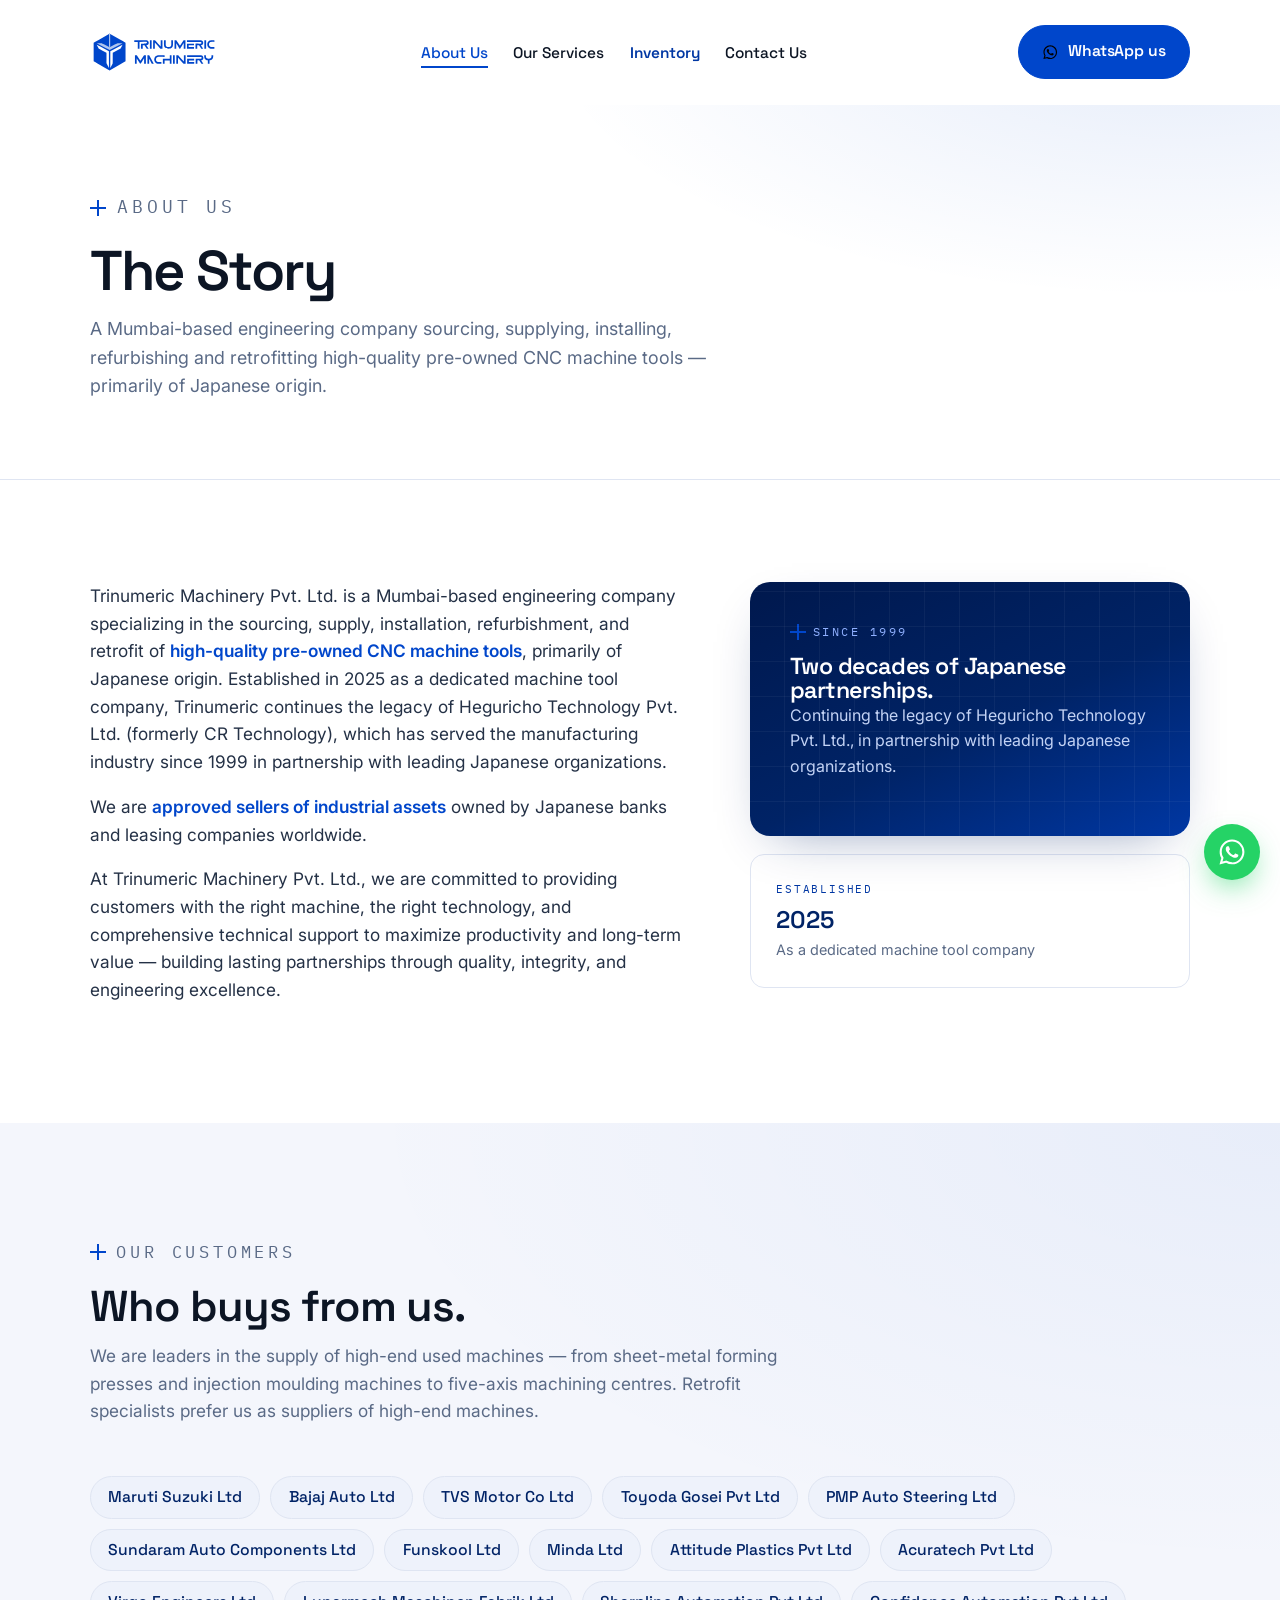
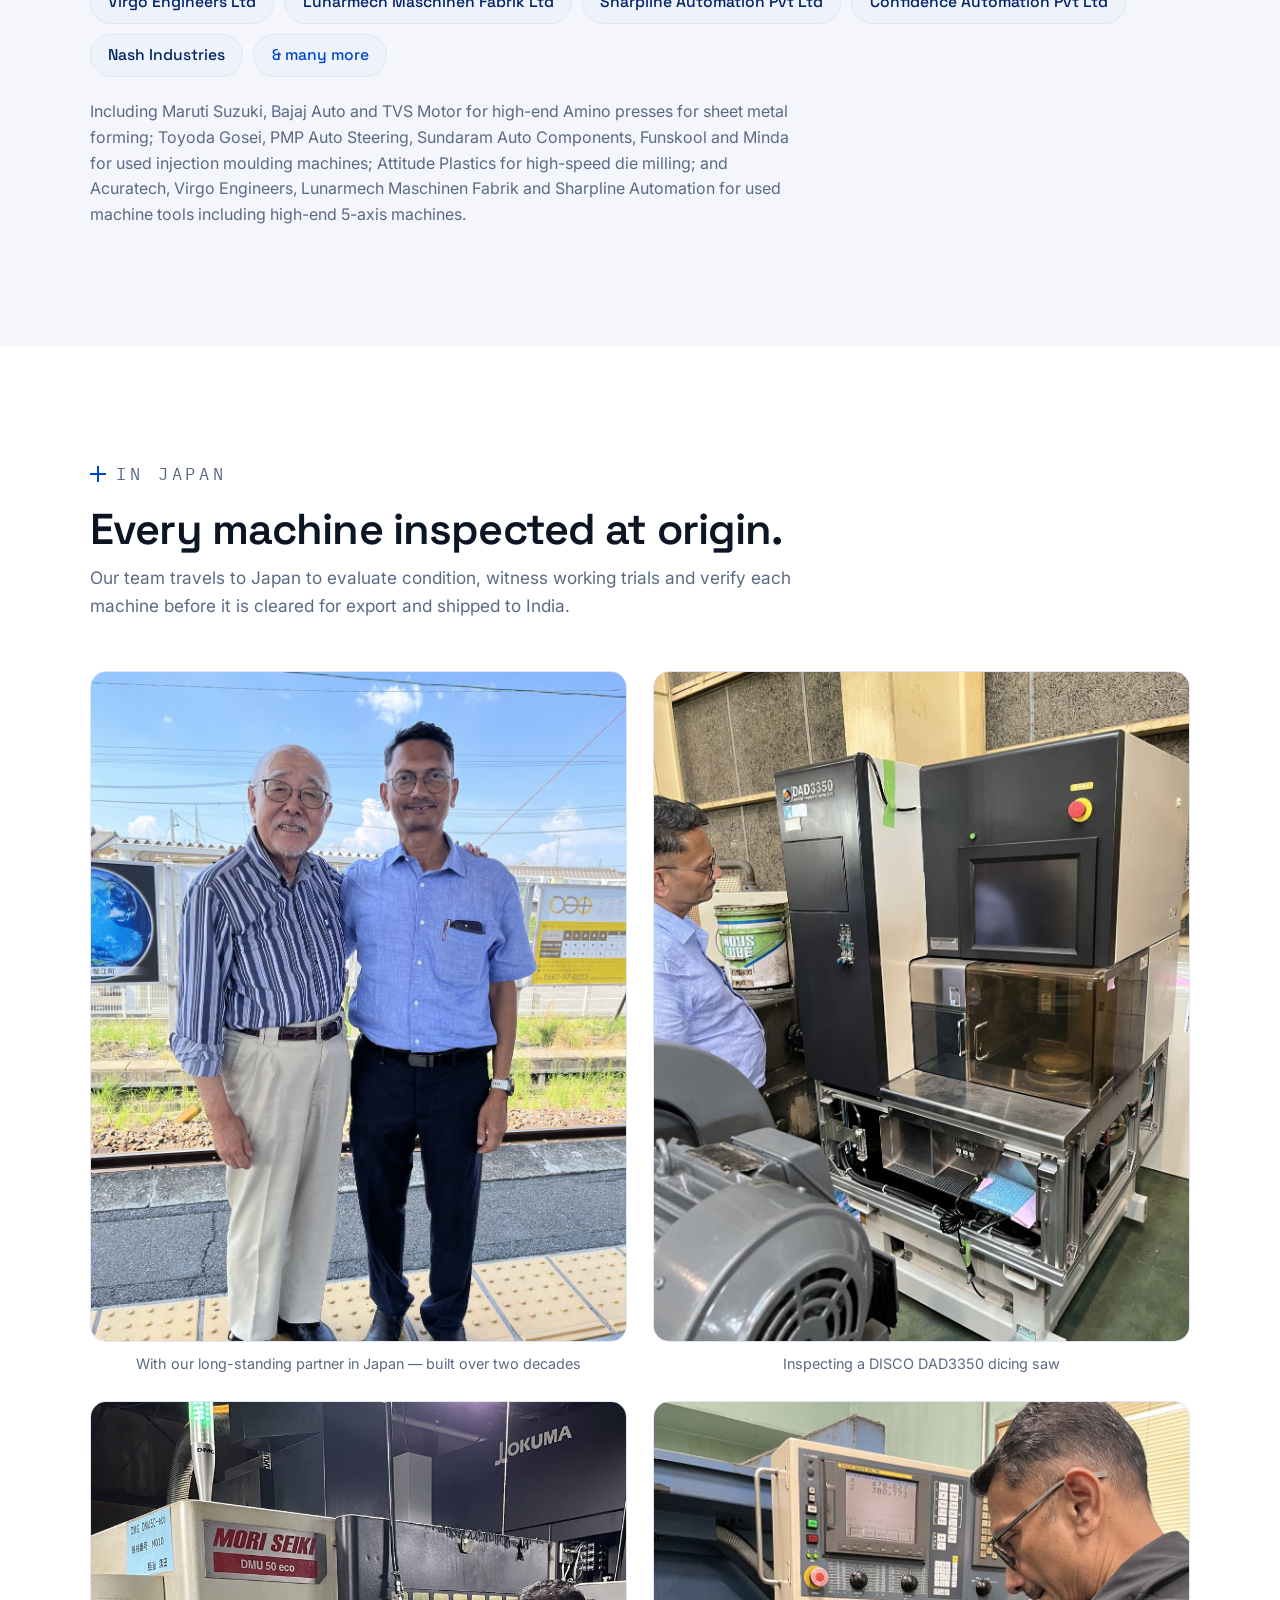
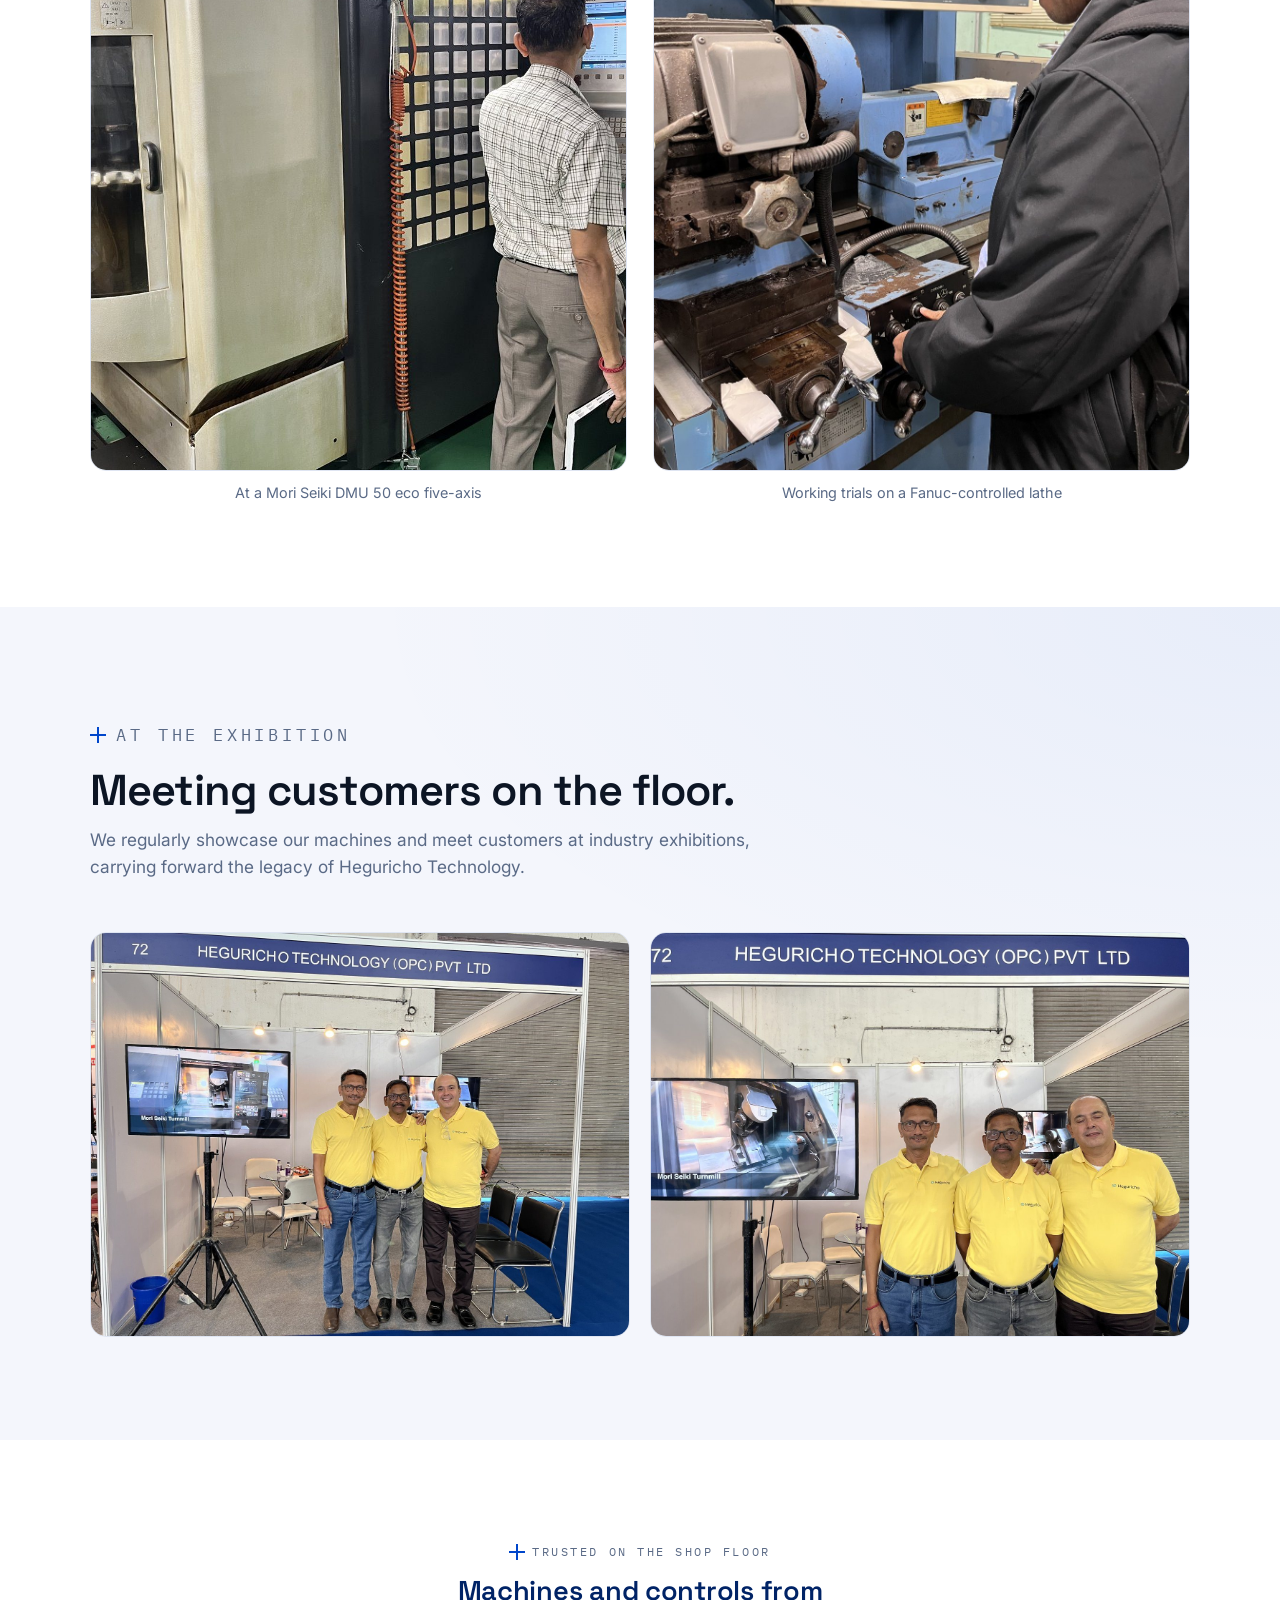
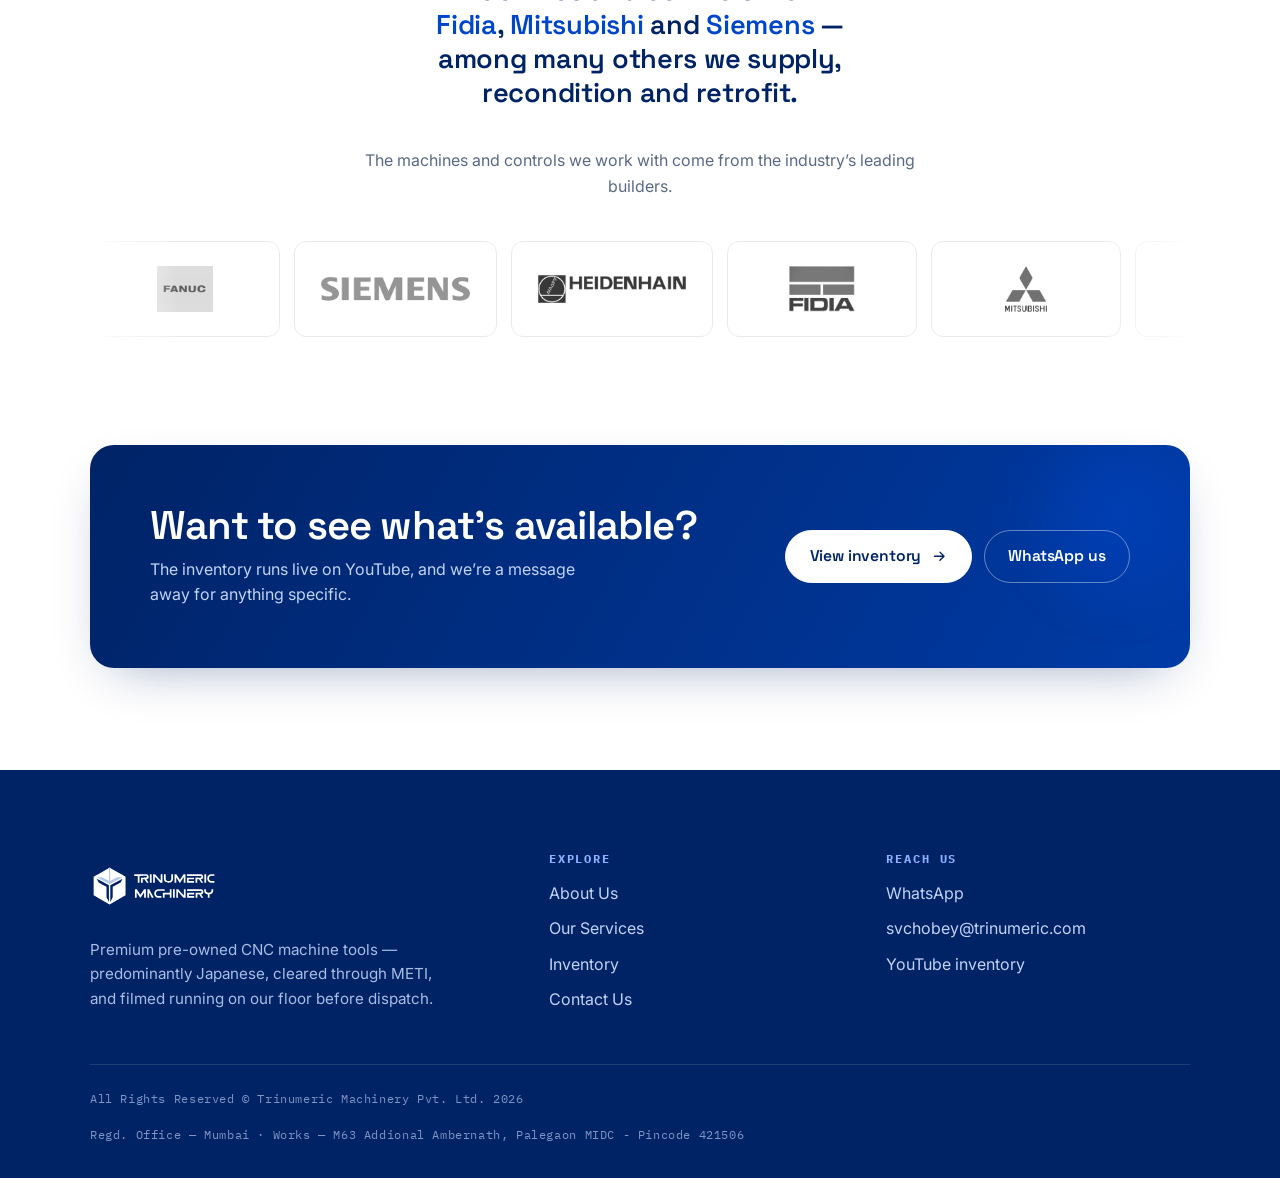
==== commit 65ebfcc2: "spelling" ====
--- a/about.html
+++ b/about.html
@@ -367,4 +367,4 @@
   *{animation:none!important;transition:none!important;scroll-behavior:auto}
   .draw{stroke-dashoffset:0}.fade-up,.hero-grid *{opacity:1;transform:none}
 }
-</style></head><body><header class="nav" id="nav"><div class="wrap"><div class="nav-inner"><a class="brand" href="index.html" aria-label="Trinumeric Machinery — home"><img src="images/Blogo.svg" alt="Trinumeric Machinery" onerror="this.style.display='none';this.nextElementSibling.style.display='flex';"><span class="brand-fallback" style="display:none"><i class="tick"></i>TRI<b>NUMERIC</b></span></a><ul class="nav-links"><li><a href="about.html" class="active">About Us</a></li><li><a href="services.html">Our Services</a></li><li><a href="inventory.html" class="inv">Inventory</a></li><li><a href="contactus.html">Contact Us</a></li></ul><a class="btn btn--orange nav-cta" href="https://wa.link/kkmf4v" target="_blank" rel="noopener"><svg viewBox="0 0 24 24" aria-hidden="true"><path d="M19.05 4.91A9.82 9.82 0 0012.04 2C6.58 2 2.13 6.45 2.13 11.91c0 1.75.46 3.45 1.32 4.95L2 22l5.25-1.38a9.9 9.9 0 004.78 1.22h.01c5.46 0 9.9-4.45 9.9-9.91 0-2.65-1.03-5.14-2.9-7.02zM12.04 20.15c-1.48 0-2.93-.4-4.2-1.15l-.3-.18-3.12.82.83-3.04-.2-.31a8.2 8.2 0 01-1.26-4.38c0-4.54 3.7-8.24 8.25-8.24 2.2 0 4.27.86 5.82 2.42a8.18 8.18 0 012.41 5.83c0 4.54-3.7 8.4-8.06 8.4zm4.52-6.16c-.25-.12-1.47-.72-1.69-.81-.23-.08-.39-.12-.56.12-.16.25-.64.81-.79.98-.14.16-.29.18-.54.06-.25-.12-1.05-.39-1.99-1.23-.74-.66-1.23-1.47-1.38-1.72-.14-.25-.02-.38.11-.51.11-.11.25-.29.37-.43.13-.15.17-.25.25-.42.08-.16.04-.31-.02-.43-.06-.12-.56-1.34-.76-1.84-.2-.48-.4-.42-.56-.42l-.48-.01c-.16 0-.43.06-.66.31-.22.25-.86.85-.86 2.07 0 1.22.89 2.4 1.01 2.56.12.16 1.75 2.67 4.25 3.74.59.26 1.05.41 1.41.52.59.19 1.13.16 1.56.1.48-.07 1.47-.6 1.68-1.18.21-.58.21-1.07.14-1.18-.06-.11-.22-.17-.47-.29z"/></svg>WhatsApp us</a><button class="nav-toggle" aria-label="Open menu" onclick="openMenu()"><svg viewBox="0 0 24 24" aria-hidden="true"><path d="M3 6h18M3 12h18M3 18h18" fill="none" stroke="currentColor" stroke-width="2" stroke-linecap="round"/></svg></button></div></div></header><div class="mmenu" id="mmenu"><div class="mmenu-top"><a class="brand" href="index.html" aria-label="Trinumeric Machinery — home"><img src="images/logo_d.svg" alt="Trinumeric Machinery" onerror="this.style.display='none';this.nextElementSibling.style.display='flex';"><span class="brand-fallback" style="display:none"><i class="tick"></i>TRI<b>NUMERIC</b></span></a><button class="mmenu-close" aria-label="Close menu" onclick="closeMenu()"><svg viewBox="0 0 24 24" aria-hidden="true"><path d="M6 6l12 12M18 6L6 18" fill="none" stroke="currentColor" stroke-width="2" stroke-linecap="round"/></svg></button></div><nav><a href="about.html">About Us</a><a href="services.html">Our Services</a><a href="inventory.html" class="inv">Inventory</a><a href="contactus.html">Contact Us</a></nav><div class="mmenu-foot">TRINUMERIC MACHINERY PVT. LTD.<br><a href="https://wa.link/kkmf4v" target="_blank" rel="noopener">WhatsApp</a> · <a href="mailto:svchobey@trinumeric.com">svchobey@trinumeric.com</a></div></div><section class="pagehead"><div class="wrap"><p class="eyebrow">About us</p><h1>The Story</h1><p>A Mumbai-based engineering company sourcing, supplying, installing, refurbishing and retrofitting high-quality pre-owned CNC machine tools &mdash; primarily of Japanese origin.</p></div></section><section class="section"><div class="wrap" style="display:grid;grid-template-columns:1.15fr .85fr;gap:clamp(30px,5vw,64px);align-items:start"><div class="prose"><p>Trinumeric Machinery Pvt. Ltd. is a Mumbai-based engineering company specializing in the sourcing, supply, installation, refurbishment, and retrofit of <span class="hl">high-quality pre-owned CNC machine tools</span>, primarily of Japanese origin. Established in 2025 as a dedicated machine tool company, Trinumeric continues the legacy of Heguricho Technology Pvt. Ltd. (formerly CR Technology), which has served the manufacturing industry since 1999 in partnership with leading Japanese organizations.</p><p>We are <span class="hl">approved sellers of industrial assets</span> owned by Japanese banks and leasing companies worldwide.</p><p>At Trinumeric Machinery Pvt. Ltd., we are committed to providing customers with the right machine, the right technology, and comprehensive technical support to maximize productivity and long-term value &mdash; building lasting partnerships through quality, integrity, and engineering excellence.</p></div><aside><div class="panel"><p class="eyebrow">Since 1999</p><h3 style="font-size:1.45rem">Two decades of Japanese partnerships.</h3><p>Continuing the legacy of Heguricho Technology Pvt. Ltd., in partnership with leading Japanese organizations.</p></div><div class="spec" style="border:1px solid var(--line);border-radius:14px;margin-top:18px;border-left:1px solid var(--line)"><div class="k">Established</div><div class="v">2025</div><div class="n">As a dedicated machine tool company</div></div></aside></div></section><section class="section section--paper"><div class="wrap"><div class="shead shead--wide"><p class="eyebrow">Our customers</p><h2>Who buys from us.</h2><p>We are leaders in the supply of high-end used machines &mdash; from sheet-metal forming presses and injection moulding machines to five-axis machining centres. Retrofit specialists prefer us as suppliers of high-end machines.</p></div><div class="chips"><span class="chip">Maruti Suzuki Ltd</span><span class="chip">Bajaj Auto Ltd</span><span class="chip">TVS Motor Co Ltd</span><span class="chip">Toyoda Gosei Pvt Ltd</span><span class="chip">PMP Auto Steering Ltd</span><span class="chip">Sundaram Auto Components Ltd</span><span class="chip">Funskool Ltd</span><span class="chip">Minda Ltd</span><span class="chip">Attitude Plastics Pvt Ltd</span><span class="chip">Acuratech Pvt Ltd</span><span class="chip">Virgo Engineers Ltd</span><span class="chip">Lunarmech Maschinen Fabrik Ltd</span><span class="chip">Sharpline Automation Pvt Ltd</span><span class="chip">Confidence Automation Pvt Ltd</span><span class="chip">Nash Industries</span><span class="chip" style="color:var(--blue)">&amp; many more</span></div><p style="color:var(--steel);max-width:70ch;margin-top:1.4em">Including Maruti Suzuki, Bajaj Auto and TVS Motor for high-end Amino presses for sheet metal forming; Toyoda Gosei, PMP Auto Steering, Sundaram Auto Components, Funskool and Minda for used injection moulding machines; Attitude Plastics for high-speed die milling; and Acuratech, Virgo Engineers, Lunarmech Maschinen Fabrik and Sharpline Automation for used machine tools including high-end 5-axis machines.</p></div></section><section class="section"><div class="wrap"><div class="shead shead--wide"><p class="eyebrow">In Japan</p><h2>Every machine inspected at origin.</h2><p>Our team travels to Japan to evaluate condition, witness working trials and verify each machine before it is cleared for export and shipped to India.</p></div><div class="agrid2x2"><div><div class="amedia"><img src="images/founder-partner-japan.jpg" alt="With our long-standing partner in Japan" loading="lazy" style="aspect-ratio:4/5" onerror="this.style.display='none';this.nextElementSibling.style.display='flex';"><div class="ph-fb" style="display:none"><span class="tag">Japan</span><span style="align-self:flex-end;color:#9fb0d3"><svg viewBox="0 0 24 24" aria-hidden="true"><path d="M3 7l9-4 9 4-9 4-9-4zm0 0v10l9 4 9-4V7" fill="none" stroke="currentColor" stroke-width="1.8" stroke-linejoin="round"/></svg></span></div></div><p class="acap">With our long-standing partner in Japan &mdash; built over two decades</p></div><div><div class="amedia"><img src="images/inspection-dicing-saw.jpg" alt="Inspecting a DISCO DAD3350 dicing saw" loading="lazy" style="aspect-ratio:4/5" onerror="this.style.display='none';this.nextElementSibling.style.display='flex';"><div class="ph-fb" style="display:none"><span class="tag">Inspection</span><span style="align-self:flex-end;color:#9fb0d3"><svg viewBox="0 0 24 24" aria-hidden="true"><path d="M3 7l9-4 9 4-9 4-9-4zm0 0v10l9 4 9-4V7" fill="none" stroke="currentColor" stroke-width="1.8" stroke-linejoin="round"/></svg></span></div></div><p class="acap">Inspecting a DISCO DAD3350 dicing saw</p></div><div><div class="amedia"><img src="images/inspection-mori-seiki.jpg" alt="At a Mori Seiki DMU 50 eco five-axis" loading="lazy" style="aspect-ratio:4/5" onerror="this.style.display='none';this.nextElementSibling.style.display='flex';"><div class="ph-fb" style="display:none"><span class="tag">Inspection</span><span style="align-self:flex-end;color:#9fb0d3"><svg viewBox="0 0 24 24" aria-hidden="true"><path d="M3 7l9-4 9 4-9 4-9-4zm0 0v10l9 4 9-4V7" fill="none" stroke="currentColor" stroke-width="1.8" stroke-linejoin="round"/></svg></span></div></div><p class="acap">At a Mori Seiki DMU 50 eco five-axis</p></div><div><div class="amedia"><img src="images/inspection-cnc-lathe.jpg" alt="Working trials on a Fanuc-controlled lathe" loading="lazy" style="aspect-ratio:4/5" onerror="this.style.display='none';this.nextElementSibling.style.display='flex';"><div class="ph-fb" style="display:none"><span class="tag">Trial</span><span style="align-self:flex-end;color:#9fb0d3"><svg viewBox="0 0 24 24" aria-hidden="true"><path d="M3 7l9-4 9 4-9 4-9-4zm0 0v10l9 4 9-4V7" fill="none" stroke="currentColor" stroke-width="1.8" stroke-linejoin="round"/></svg></span></div></div><p class="acap">Working trials on a Fanuc-controlled lathe</p></div></div></div></section><section class="section section--paper"><div class="wrap"><div class="shead shead--wide"><p class="eyebrow">At the exhibition</p><h2>Meeting customers on the floor.</h2><p>We regularly showcase our machines and meet customers at industry exhibitions, carrying forward the legacy of Heguricho Technology.</p></div><div class="agrid2"><div><div class="amedia"><img src="images/team-exhibition-1.jpg" alt="Our team at an industry exhibition" loading="lazy" style="aspect-ratio:4/3" onerror="this.style.display='none';this.nextElementSibling.style.display='flex';"><div class="ph-fb" style="display:none"><span class="tag">Exhibition</span><span style="align-self:flex-end;color:#9fb0d3"><svg viewBox="0 0 24 24" aria-hidden="true"><path d="M3 7l9-4 9 4-9 4-9-4zm0 0v10l9 4 9-4V7" fill="none" stroke="currentColor" stroke-width="1.8" stroke-linejoin="round"/></svg></span></div></div></div><div><div class="amedia"><img src="images/team-exhibition-2.jpg" alt="Our team at an industry exhibition" loading="lazy" style="aspect-ratio:4/3" onerror="this.style.display='none';this.nextElementSibling.style.display='flex';"><div class="ph-fb" style="display:none"><span class="tag">Exhibition</span><span style="align-self:flex-end;color:#9fb0d3"><svg viewBox="0 0 24 24" aria-hidden="true"><path d="M3 7l9-4 9 4-9 4-9-4zm0 0v10l9 4 9-4V7" fill="none" stroke="currentColor" stroke-width="1.8" stroke-linejoin="round"/></svg></span></div></div></div></div></div></section><section class="section"><div class="wrap clients"><p class="eyebrow gap" style="justify-content:center">Trusted on the shop floor</p><p class="named">Machines and controls from <u>Fidia</u>, <u>Mitsubishi</u> and <u>Siemens</u> &mdash; among many others we supply, recondition and retrofit.</p><p style="color:var(--steel);max-width:60ch;margin:0 auto 2.2em">The machines and controls we work with come from the industry&rsquo;s leading builders.</p><div class="marquee"><div class="marquee-track"><div class="lg"><img src="images/brand-fanuc.png" alt="Fanuc" loading="lazy"></div><div class="lg"><img src="images/brand-siemens.png" alt="Siemens" loading="lazy"></div><div class="lg"><img src="images/brand-heidenhain.png" alt="Heidenhain" loading="lazy"></div><div class="lg"><img src="images/brand-fidia.png" alt="Fidia" loading="lazy"></div><div class="lg"><img src="images/brand-mitsubishi.png" alt="Mitsubishi" loading="lazy"></div><div class="lg"><img src="images/brand-mazak.png" alt="Mazak" loading="lazy"></div><div class="lg"><img src="images/brand-makino.png" alt="Makino" loading="lazy"></div><div class="lg"><img src="images/brand-okuma.png" alt="Okuma" loading="lazy"></div><div class="lg"><img src="images/brand-fanuc.png" alt="Fanuc" loading="lazy"></div><div class="lg"><img src="images/brand-siemens.png" alt="Siemens" loading="lazy"></div><div class="lg"><img src="images/brand-heidenhain.png" alt="Heidenhain" loading="lazy"></div><div class="lg"><img src="images/brand-fidia.png" alt="Fidia" loading="lazy"></div><div class="lg"><img src="images/brand-mitsubishi.png" alt="Mitsubishi" loading="lazy"></div><div class="lg"><img src="images/brand-mazak.png" alt="Mazak" loading="lazy"></div><div class="lg"><img src="images/brand-makino.png" alt="Makino" loading="lazy"></div><div class="lg"><img src="images/brand-okuma.png" alt="Okuma" loading="lazy"></div></div></div></div></section><section class="section" style="padding-top:0"><div class="wrap"><div class="ctaband"><div><h2>Want to see what&rsquo;s available?</h2><p>The inventory runs live on YouTube, and we&rsquo;re a message away for anything specific.</p></div><div class="btns"><a class="btn" style="background:#fff;color:var(--navy);border-color:#fff" href="inventory.html">View inventory <svg viewBox="0 0 24 24" aria-hidden="true"><path d="M5 12h14M13 6l6 6-6 6" fill="none" stroke="currentColor" stroke-width="2" stroke-linecap="round" stroke-linejoin="round"/></svg></a><a class="btn btn--ghost" style="color:#fff;border-color:rgba(255,255,255,.4)" href="https://wa.link/kkmf4v" target="_blank" rel="noopener">WhatsApp us</a></div></div></div></section><footer class="foot"><div class="wrap"><div class="foot-grid"><div><a class="brand" style="margin-bottom:16px" href="index.html" aria-label="Trinumeric Machinery — home"><img src="images/logo_d.svg" alt="Trinumeric Machinery" onerror="this.style.display='none';this.nextElementSibling.style.display='flex';"><span class="brand-fallback" style="display:none"><i class="tick"></i>TRI<b>NUMERIC</b></span></a><p>Premium pre-owned CNC machine tools — predominantly Japanese, cleared through METI, and filmed running on our floor before dispatch.</p></div><div><h4>Explore</h4><ul><li><a href="about.html">About Us</a></li><li><a href="services.html">Our Services</a></li><li><a href="inventory.html">Inventory</a></li><li><a href="contactus.html">Contact Us</a></li></ul></div><div><h4>Reach us</h4><ul><li><a href="https://wa.link/kkmf4v" target="_blank" rel="noopener">WhatsApp</a></li><li><a href="mailto:svchobey@trinumeric.com">svchobey@trinumeric.com</a></li><li><a href="https://www.youtube.com/@TrinumericMachinery" target="_blank" rel="noopener">YouTube inventory</a></li></ul></div></div><div class="foot-bottom"><span>All Rights Reserved &copy; Trinumeric Machinery Pvt. Ltd. 2026</span><span>Regd. Office — Mumbai &middot; Works — M63 Addional Amernath, Palegaon MIDC - Pincode 421506</span></div></div></footer><a class="wa-float" href="https://wa.link/kkmf4v" target="_blank" rel="noopener" aria-label="Chat on WhatsApp"><svg viewBox="0 0 24 24" aria-hidden="true"><path d="M19.05 4.91A9.82 9.82 0 0012.04 2C6.58 2 2.13 6.45 2.13 11.91c0 1.75.46 3.45 1.32 4.95L2 22l5.25-1.38a9.9 9.9 0 004.78 1.22h.01c5.46 0 9.9-4.45 9.9-9.91 0-2.65-1.03-5.14-2.9-7.02zM12.04 20.15c-1.48 0-2.93-.4-4.2-1.15l-.3-.18-3.12.82.83-3.04-.2-.31a8.2 8.2 0 01-1.26-4.38c0-4.54 3.7-8.24 8.25-8.24 2.2 0 4.27.86 5.82 2.42a8.18 8.18 0 012.41 5.83c0 4.54-3.7 8.4-8.06 8.4zm4.52-6.16c-.25-.12-1.47-.72-1.69-.81-.23-.08-.39-.12-.56.12-.16.25-.64.81-.79.98-.14.16-.29.18-.54.06-.25-.12-1.05-.39-1.99-1.23-.74-.66-1.23-1.47-1.38-1.72-.14-.25-.02-.38.11-.51.11-.11.25-.29.37-.43.13-.15.17-.25.25-.42.08-.16.04-.31-.02-.43-.06-.12-.56-1.34-.76-1.84-.2-.48-.4-.42-.56-.42l-.48-.01c-.16 0-.43.06-.66.31-.22.25-.86.85-.86 2.07 0 1.22.89 2.4 1.01 2.56.12.16 1.75 2.67 4.25 3.74.59.26 1.05.41 1.41.52.59.19 1.13.16 1.56.1.48-.07 1.47-.6 1.68-1.18.21-.58.21-1.07.14-1.18-.06-.11-.22-.17-.47-.29z"/></svg></a><button class="totop" id="totop" aria-label="Back to top" onclick="top()"><svg viewBox="0 0 24 24" aria-hidden="true"><path d="M12 19V5M6 11l6-6 6 6" fill="none" stroke="currentColor" stroke-width="2" stroke-linecap="round" stroke-linejoin="round"/></svg></button><script>var n=document.getElementById("nav"),t=document.getElementById("totop");function sc(){var y=window.scrollY;n.classList.toggle("scrolled",y>8);t.classList.toggle("show",y>500);}window.addEventListener("scroll",sc);sc();function openMenu(){document.getElementById("mmenu").classList.add("open");document.body.style.overflow="hidden";}function closeMenu(){document.getElementById("mmenu").classList.remove("open");document.body.style.overflow="";}function top(){window.scrollTo({top:0,behavior:"smooth"});}document.querySelectorAll(".mmenu nav a").forEach(function(a){a.addEventListener("click",closeMenu);});</script></body></html>+</style></head><body><header class="nav" id="nav"><div class="wrap"><div class="nav-inner"><a class="brand" href="index.html" aria-label="Trinumeric Machinery — home"><img src="images/Blogo.svg" alt="Trinumeric Machinery" onerror="this.style.display='none';this.nextElementSibling.style.display='flex';"><span class="brand-fallback" style="display:none"><i class="tick"></i>TRI<b>NUMERIC</b></span></a><ul class="nav-links"><li><a href="about.html" class="active">About Us</a></li><li><a href="services.html">Our Services</a></li><li><a href="inventory.html" class="inv">Inventory</a></li><li><a href="contactus.html">Contact Us</a></li></ul><a class="btn btn--orange nav-cta" href="https://wa.link/kkmf4v" target="_blank" rel="noopener"><svg viewBox="0 0 24 24" aria-hidden="true"><path d="M19.05 4.91A9.82 9.82 0 0012.04 2C6.58 2 2.13 6.45 2.13 11.91c0 1.75.46 3.45 1.32 4.95L2 22l5.25-1.38a9.9 9.9 0 004.78 1.22h.01c5.46 0 9.9-4.45 9.9-9.91 0-2.65-1.03-5.14-2.9-7.02zM12.04 20.15c-1.48 0-2.93-.4-4.2-1.15l-.3-.18-3.12.82.83-3.04-.2-.31a8.2 8.2 0 01-1.26-4.38c0-4.54 3.7-8.24 8.25-8.24 2.2 0 4.27.86 5.82 2.42a8.18 8.18 0 012.41 5.83c0 4.54-3.7 8.4-8.06 8.4zm4.52-6.16c-.25-.12-1.47-.72-1.69-.81-.23-.08-.39-.12-.56.12-.16.25-.64.81-.79.98-.14.16-.29.18-.54.06-.25-.12-1.05-.39-1.99-1.23-.74-.66-1.23-1.47-1.38-1.72-.14-.25-.02-.38.11-.51.11-.11.25-.29.37-.43.13-.15.17-.25.25-.42.08-.16.04-.31-.02-.43-.06-.12-.56-1.34-.76-1.84-.2-.48-.4-.42-.56-.42l-.48-.01c-.16 0-.43.06-.66.31-.22.25-.86.85-.86 2.07 0 1.22.89 2.4 1.01 2.56.12.16 1.75 2.67 4.25 3.74.59.26 1.05.41 1.41.52.59.19 1.13.16 1.56.1.48-.07 1.47-.6 1.68-1.18.21-.58.21-1.07.14-1.18-.06-.11-.22-.17-.47-.29z"/></svg>WhatsApp us</a><button class="nav-toggle" aria-label="Open menu" onclick="openMenu()"><svg viewBox="0 0 24 24" aria-hidden="true"><path d="M3 6h18M3 12h18M3 18h18" fill="none" stroke="currentColor" stroke-width="2" stroke-linecap="round"/></svg></button></div></div></header><div class="mmenu" id="mmenu"><div class="mmenu-top"><a class="brand" href="index.html" aria-label="Trinumeric Machinery — home"><img src="images/logo_d.svg" alt="Trinumeric Machinery" onerror="this.style.display='none';this.nextElementSibling.style.display='flex';"><span class="brand-fallback" style="display:none"><i class="tick"></i>TRI<b>NUMERIC</b></span></a><button class="mmenu-close" aria-label="Close menu" onclick="closeMenu()"><svg viewBox="0 0 24 24" aria-hidden="true"><path d="M6 6l12 12M18 6L6 18" fill="none" stroke="currentColor" stroke-width="2" stroke-linecap="round"/></svg></button></div><nav><a href="about.html">About Us</a><a href="services.html">Our Services</a><a href="inventory.html" class="inv">Inventory</a><a href="contactus.html">Contact Us</a></nav><div class="mmenu-foot">TRINUMERIC MACHINERY PVT. LTD.<br><a href="https://wa.link/kkmf4v" target="_blank" rel="noopener">WhatsApp</a> · <a href="mailto:svchobey@trinumeric.com">svchobey@trinumeric.com</a></div></div><section class="pagehead"><div class="wrap"><p class="eyebrow">About us</p><h1>The Story</h1><p>A Mumbai-based engineering company sourcing, supplying, installing, refurbishing and retrofitting high-quality pre-owned CNC machine tools &mdash; primarily of Japanese origin.</p></div></section><section class="section"><div class="wrap" style="display:grid;grid-template-columns:1.15fr .85fr;gap:clamp(30px,5vw,64px);align-items:start"><div class="prose"><p>Trinumeric Machinery Pvt. Ltd. is a Mumbai-based engineering company specializing in the sourcing, supply, installation, refurbishment, and retrofit of <span class="hl">high-quality pre-owned CNC machine tools</span>, primarily of Japanese origin. Established in 2025 as a dedicated machine tool company, Trinumeric continues the legacy of Heguricho Technology Pvt. Ltd. (formerly CR Technology), which has served the manufacturing industry since 1999 in partnership with leading Japanese organizations.</p><p>We are <span class="hl">approved sellers of industrial assets</span> owned by Japanese banks and leasing companies worldwide.</p><p>At Trinumeric Machinery Pvt. Ltd., we are committed to providing customers with the right machine, the right technology, and comprehensive technical support to maximize productivity and long-term value &mdash; building lasting partnerships through quality, integrity, and engineering excellence.</p></div><aside><div class="panel"><p class="eyebrow">Since 1999</p><h3 style="font-size:1.45rem">Two decades of Japanese partnerships.</h3><p>Continuing the legacy of Heguricho Technology Pvt. Ltd., in partnership with leading Japanese organizations.</p></div><div class="spec" style="border:1px solid var(--line);border-radius:14px;margin-top:18px;border-left:1px solid var(--line)"><div class="k">Established</div><div class="v">2025</div><div class="n">As a dedicated machine tool company</div></div></aside></div></section><section class="section section--paper"><div class="wrap"><div class="shead shead--wide"><p class="eyebrow">Our customers</p><h2>Who buys from us.</h2><p>We are leaders in the supply of high-end used machines &mdash; from sheet-metal forming presses and injection moulding machines to five-axis machining centres. Retrofit specialists prefer us as suppliers of high-end machines.</p></div><div class="chips"><span class="chip">Maruti Suzuki Ltd</span><span class="chip">Bajaj Auto Ltd</span><span class="chip">TVS Motor Co Ltd</span><span class="chip">Toyoda Gosei Pvt Ltd</span><span class="chip">PMP Auto Steering Ltd</span><span class="chip">Sundaram Auto Components Ltd</span><span class="chip">Funskool Ltd</span><span class="chip">Minda Ltd</span><span class="chip">Attitude Plastics Pvt Ltd</span><span class="chip">Acuratech Pvt Ltd</span><span class="chip">Virgo Engineers Ltd</span><span class="chip">Lunarmech Maschinen Fabrik Ltd</span><span class="chip">Sharpline Automation Pvt Ltd</span><span class="chip">Confidence Automation Pvt Ltd</span><span class="chip">Nash Industries</span><span class="chip" style="color:var(--blue)">&amp; many more</span></div><p style="color:var(--steel);max-width:70ch;margin-top:1.4em">Including Maruti Suzuki, Bajaj Auto and TVS Motor for high-end Amino presses for sheet metal forming; Toyoda Gosei, PMP Auto Steering, Sundaram Auto Components, Funskool and Minda for used injection moulding machines; Attitude Plastics for high-speed die milling; and Acuratech, Virgo Engineers, Lunarmech Maschinen Fabrik and Sharpline Automation for used machine tools including high-end 5-axis machines.</p></div></section><section class="section"><div class="wrap"><div class="shead shead--wide"><p class="eyebrow">In Japan</p><h2>Every machine inspected at origin.</h2><p>Our team travels to Japan to evaluate condition, witness working trials and verify each machine before it is cleared for export and shipped to India.</p></div><div class="agrid2x2"><div><div class="amedia"><img src="images/founder-partner-japan.jpg" alt="With our long-standing partner in Japan" loading="lazy" style="aspect-ratio:4/5" onerror="this.style.display='none';this.nextElementSibling.style.display='flex';"><div class="ph-fb" style="display:none"><span class="tag">Japan</span><span style="align-self:flex-end;color:#9fb0d3"><svg viewBox="0 0 24 24" aria-hidden="true"><path d="M3 7l9-4 9 4-9 4-9-4zm0 0v10l9 4 9-4V7" fill="none" stroke="currentColor" stroke-width="1.8" stroke-linejoin="round"/></svg></span></div></div><p class="acap">With our long-standing partner in Japan &mdash; built over two decades</p></div><div><div class="amedia"><img src="images/inspection-dicing-saw.jpg" alt="Inspecting a DISCO DAD3350 dicing saw" loading="lazy" style="aspect-ratio:4/5" onerror="this.style.display='none';this.nextElementSibling.style.display='flex';"><div class="ph-fb" style="display:none"><span class="tag">Inspection</span><span style="align-self:flex-end;color:#9fb0d3"><svg viewBox="0 0 24 24" aria-hidden="true"><path d="M3 7l9-4 9 4-9 4-9-4zm0 0v10l9 4 9-4V7" fill="none" stroke="currentColor" stroke-width="1.8" stroke-linejoin="round"/></svg></span></div></div><p class="acap">Inspecting a DISCO DAD3350 dicing saw</p></div><div><div class="amedia"><img src="images/inspection-mori-seiki.jpg" alt="At a Mori Seiki DMU 50 eco five-axis" loading="lazy" style="aspect-ratio:4/5" onerror="this.style.display='none';this.nextElementSibling.style.display='flex';"><div class="ph-fb" style="display:none"><span class="tag">Inspection</span><span style="align-self:flex-end;color:#9fb0d3"><svg viewBox="0 0 24 24" aria-hidden="true"><path d="M3 7l9-4 9 4-9 4-9-4zm0 0v10l9 4 9-4V7" fill="none" stroke="currentColor" stroke-width="1.8" stroke-linejoin="round"/></svg></span></div></div><p class="acap">At a Mori Seiki DMU 50 eco five-axis</p></div><div><div class="amedia"><img src="images/inspection-cnc-lathe.jpg" alt="Working trials on a Fanuc-controlled lathe" loading="lazy" style="aspect-ratio:4/5" onerror="this.style.display='none';this.nextElementSibling.style.display='flex';"><div class="ph-fb" style="display:none"><span class="tag">Trial</span><span style="align-self:flex-end;color:#9fb0d3"><svg viewBox="0 0 24 24" aria-hidden="true"><path d="M3 7l9-4 9 4-9 4-9-4zm0 0v10l9 4 9-4V7" fill="none" stroke="currentColor" stroke-width="1.8" stroke-linejoin="round"/></svg></span></div></div><p class="acap">Working trials on a Fanuc-controlled lathe</p></div></div></div></section><section class="section section--paper"><div class="wrap"><div class="shead shead--wide"><p class="eyebrow">At the exhibition</p><h2>Meeting customers on the floor.</h2><p>We regularly showcase our machines and meet customers at industry exhibitions, carrying forward the legacy of Heguricho Technology.</p></div><div class="agrid2"><div><div class="amedia"><img src="images/team-exhibition-1.jpg" alt="Our team at an industry exhibition" loading="lazy" style="aspect-ratio:4/3" onerror="this.style.display='none';this.nextElementSibling.style.display='flex';"><div class="ph-fb" style="display:none"><span class="tag">Exhibition</span><span style="align-self:flex-end;color:#9fb0d3"><svg viewBox="0 0 24 24" aria-hidden="true"><path d="M3 7l9-4 9 4-9 4-9-4zm0 0v10l9 4 9-4V7" fill="none" stroke="currentColor" stroke-width="1.8" stroke-linejoin="round"/></svg></span></div></div></div><div><div class="amedia"><img src="images/team-exhibition-2.jpg" alt="Our team at an industry exhibition" loading="lazy" style="aspect-ratio:4/3" onerror="this.style.display='none';this.nextElementSibling.style.display='flex';"><div class="ph-fb" style="display:none"><span class="tag">Exhibition</span><span style="align-self:flex-end;color:#9fb0d3"><svg viewBox="0 0 24 24" aria-hidden="true"><path d="M3 7l9-4 9 4-9 4-9-4zm0 0v10l9 4 9-4V7" fill="none" stroke="currentColor" stroke-width="1.8" stroke-linejoin="round"/></svg></span></div></div></div></div></div></section><section class="section"><div class="wrap clients"><p class="eyebrow gap" style="justify-content:center">Trusted on the shop floor</p><p class="named">Machines and controls from <u>Fidia</u>, <u>Mitsubishi</u> and <u>Siemens</u> &mdash; among many others we supply, recondition and retrofit.</p><p style="color:var(--steel);max-width:60ch;margin:0 auto 2.2em">The machines and controls we work with come from the industry&rsquo;s leading builders.</p><div class="marquee"><div class="marquee-track"><div class="lg"><img src="images/brand-fanuc.png" alt="Fanuc" loading="lazy"></div><div class="lg"><img src="images/brand-siemens.png" alt="Siemens" loading="lazy"></div><div class="lg"><img src="images/brand-heidenhain.png" alt="Heidenhain" loading="lazy"></div><div class="lg"><img src="images/brand-fidia.png" alt="Fidia" loading="lazy"></div><div class="lg"><img src="images/brand-mitsubishi.png" alt="Mitsubishi" loading="lazy"></div><div class="lg"><img src="images/brand-mazak.png" alt="Mazak" loading="lazy"></div><div class="lg"><img src="images/brand-makino.png" alt="Makino" loading="lazy"></div><div class="lg"><img src="images/brand-okuma.png" alt="Okuma" loading="lazy"></div><div class="lg"><img src="images/brand-fanuc.png" alt="Fanuc" loading="lazy"></div><div class="lg"><img src="images/brand-siemens.png" alt="Siemens" loading="lazy"></div><div class="lg"><img src="images/brand-heidenhain.png" alt="Heidenhain" loading="lazy"></div><div class="lg"><img src="images/brand-fidia.png" alt="Fidia" loading="lazy"></div><div class="lg"><img src="images/brand-mitsubishi.png" alt="Mitsubishi" loading="lazy"></div><div class="lg"><img src="images/brand-mazak.png" alt="Mazak" loading="lazy"></div><div class="lg"><img src="images/brand-makino.png" alt="Makino" loading="lazy"></div><div class="lg"><img src="images/brand-okuma.png" alt="Okuma" loading="lazy"></div></div></div></div></section><section class="section" style="padding-top:0"><div class="wrap"><div class="ctaband"><div><h2>Want to see what&rsquo;s available?</h2><p>The inventory runs live on YouTube, and we&rsquo;re a message away for anything specific.</p></div><div class="btns"><a class="btn" style="background:#fff;color:var(--navy);border-color:#fff" href="inventory.html">View inventory <svg viewBox="0 0 24 24" aria-hidden="true"><path d="M5 12h14M13 6l6 6-6 6" fill="none" stroke="currentColor" stroke-width="2" stroke-linecap="round" stroke-linejoin="round"/></svg></a><a class="btn btn--ghost" style="color:#fff;border-color:rgba(255,255,255,.4)" href="https://wa.link/kkmf4v" target="_blank" rel="noopener">WhatsApp us</a></div></div></div></section><footer class="foot"><div class="wrap"><div class="foot-grid"><div><a class="brand" style="margin-bottom:16px" href="index.html" aria-label="Trinumeric Machinery — home"><img src="images/logo_d.svg" alt="Trinumeric Machinery" onerror="this.style.display='none';this.nextElementSibling.style.display='flex';"><span class="brand-fallback" style="display:none"><i class="tick"></i>TRI<b>NUMERIC</b></span></a><p>Premium pre-owned CNC machine tools — predominantly Japanese, cleared through METI, and filmed running on our floor before dispatch.</p></div><div><h4>Explore</h4><ul><li><a href="about.html">About Us</a></li><li><a href="services.html">Our Services</a></li><li><a href="inventory.html">Inventory</a></li><li><a href="contactus.html">Contact Us</a></li></ul></div><div><h4>Reach us</h4><ul><li><a href="https://wa.link/kkmf4v" target="_blank" rel="noopener">WhatsApp</a></li><li><a href="mailto:svchobey@trinumeric.com">svchobey@trinumeric.com</a></li><li><a href="https://www.youtube.com/@TrinumericMachinery" target="_blank" rel="noopener">YouTube inventory</a></li></ul></div></div><div class="foot-bottom"><span>All Rights Reserved &copy; Trinumeric Machinery Pvt. Ltd. 2026</span><span>Regd. Office — Mumbai &middot; Works — M63 Addional Ambernath, Palegaon MIDC - Pincode 421506</span></div></div></footer><a class="wa-float" href="https://wa.link/kkmf4v" target="_blank" rel="noopener" aria-label="Chat on WhatsApp"><svg viewBox="0 0 24 24" aria-hidden="true"><path d="M19.05 4.91A9.82 9.82 0 0012.04 2C6.58 2 2.13 6.45 2.13 11.91c0 1.75.46 3.45 1.32 4.95L2 22l5.25-1.38a9.9 9.9 0 004.78 1.22h.01c5.46 0 9.9-4.45 9.9-9.91 0-2.65-1.03-5.14-2.9-7.02zM12.04 20.15c-1.48 0-2.93-.4-4.2-1.15l-.3-.18-3.12.82.83-3.04-.2-.31a8.2 8.2 0 01-1.26-4.38c0-4.54 3.7-8.24 8.25-8.24 2.2 0 4.27.86 5.82 2.42a8.18 8.18 0 012.41 5.83c0 4.54-3.7 8.4-8.06 8.4zm4.52-6.16c-.25-.12-1.47-.72-1.69-.81-.23-.08-.39-.12-.56.12-.16.25-.64.81-.79.98-.14.16-.29.18-.54.06-.25-.12-1.05-.39-1.99-1.23-.74-.66-1.23-1.47-1.38-1.72-.14-.25-.02-.38.11-.51.11-.11.25-.29.37-.43.13-.15.17-.25.25-.42.08-.16.04-.31-.02-.43-.06-.12-.56-1.34-.76-1.84-.2-.48-.4-.42-.56-.42l-.48-.01c-.16 0-.43.06-.66.31-.22.25-.86.85-.86 2.07 0 1.22.89 2.4 1.01 2.56.12.16 1.75 2.67 4.25 3.74.59.26 1.05.41 1.41.52.59.19 1.13.16 1.56.1.48-.07 1.47-.6 1.68-1.18.21-.58.21-1.07.14-1.18-.06-.11-.22-.17-.47-.29z"/></svg></a><button class="totop" id="totop" aria-label="Back to top" onclick="top()"><svg viewBox="0 0 24 24" aria-hidden="true"><path d="M12 19V5M6 11l6-6 6 6" fill="none" stroke="currentColor" stroke-width="2" stroke-linecap="round" stroke-linejoin="round"/></svg></button><script>var n=document.getElementById("nav"),t=document.getElementById("totop");function sc(){var y=window.scrollY;n.classList.toggle("scrolled",y>8);t.classList.toggle("show",y>500);}window.addEventListener("scroll",sc);sc();function openMenu(){document.getElementById("mmenu").classList.add("open");document.body.style.overflow="hidden";}function closeMenu(){document.getElementById("mmenu").classList.remove("open");document.body.style.overflow="";}function top(){window.scrollTo({top:0,behavior:"smooth"});}document.querySelectorAll(".mmenu nav a").forEach(function(a){a.addEventListener("click",closeMenu);});</script></body></html>
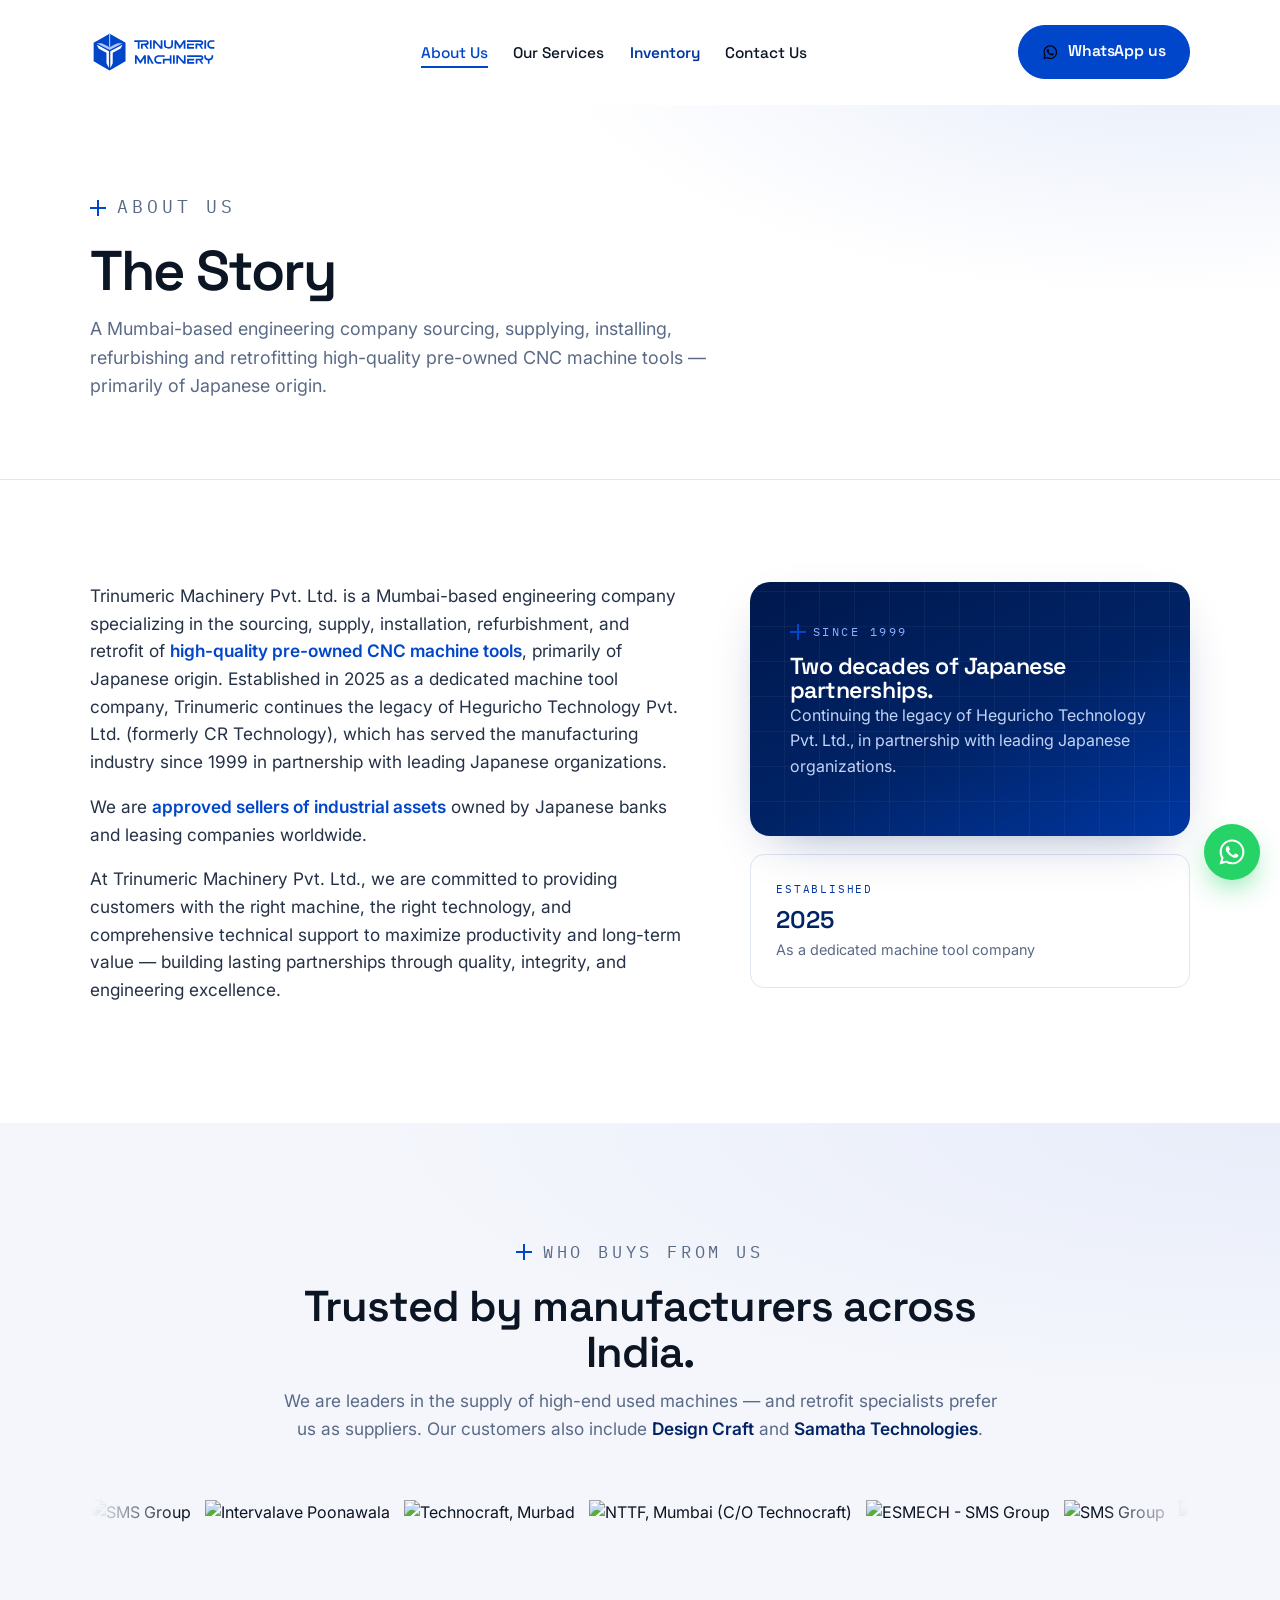
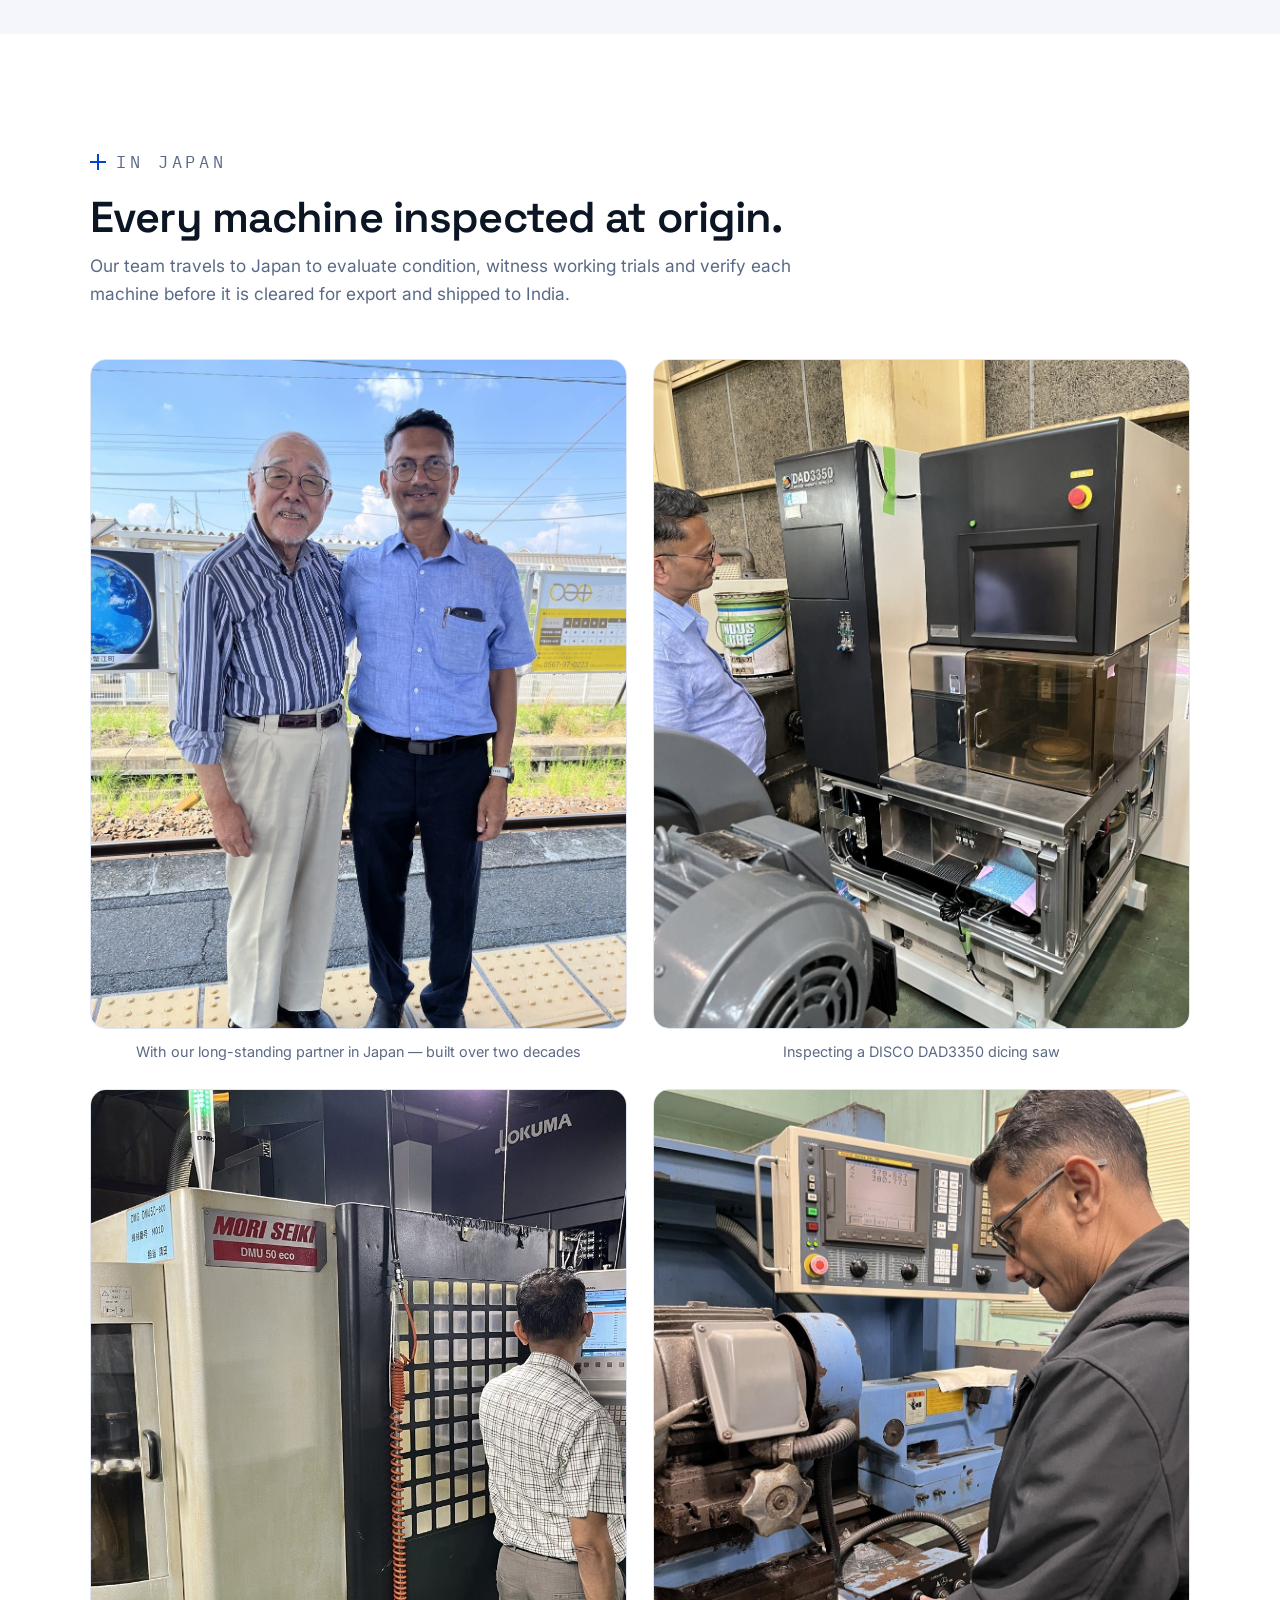
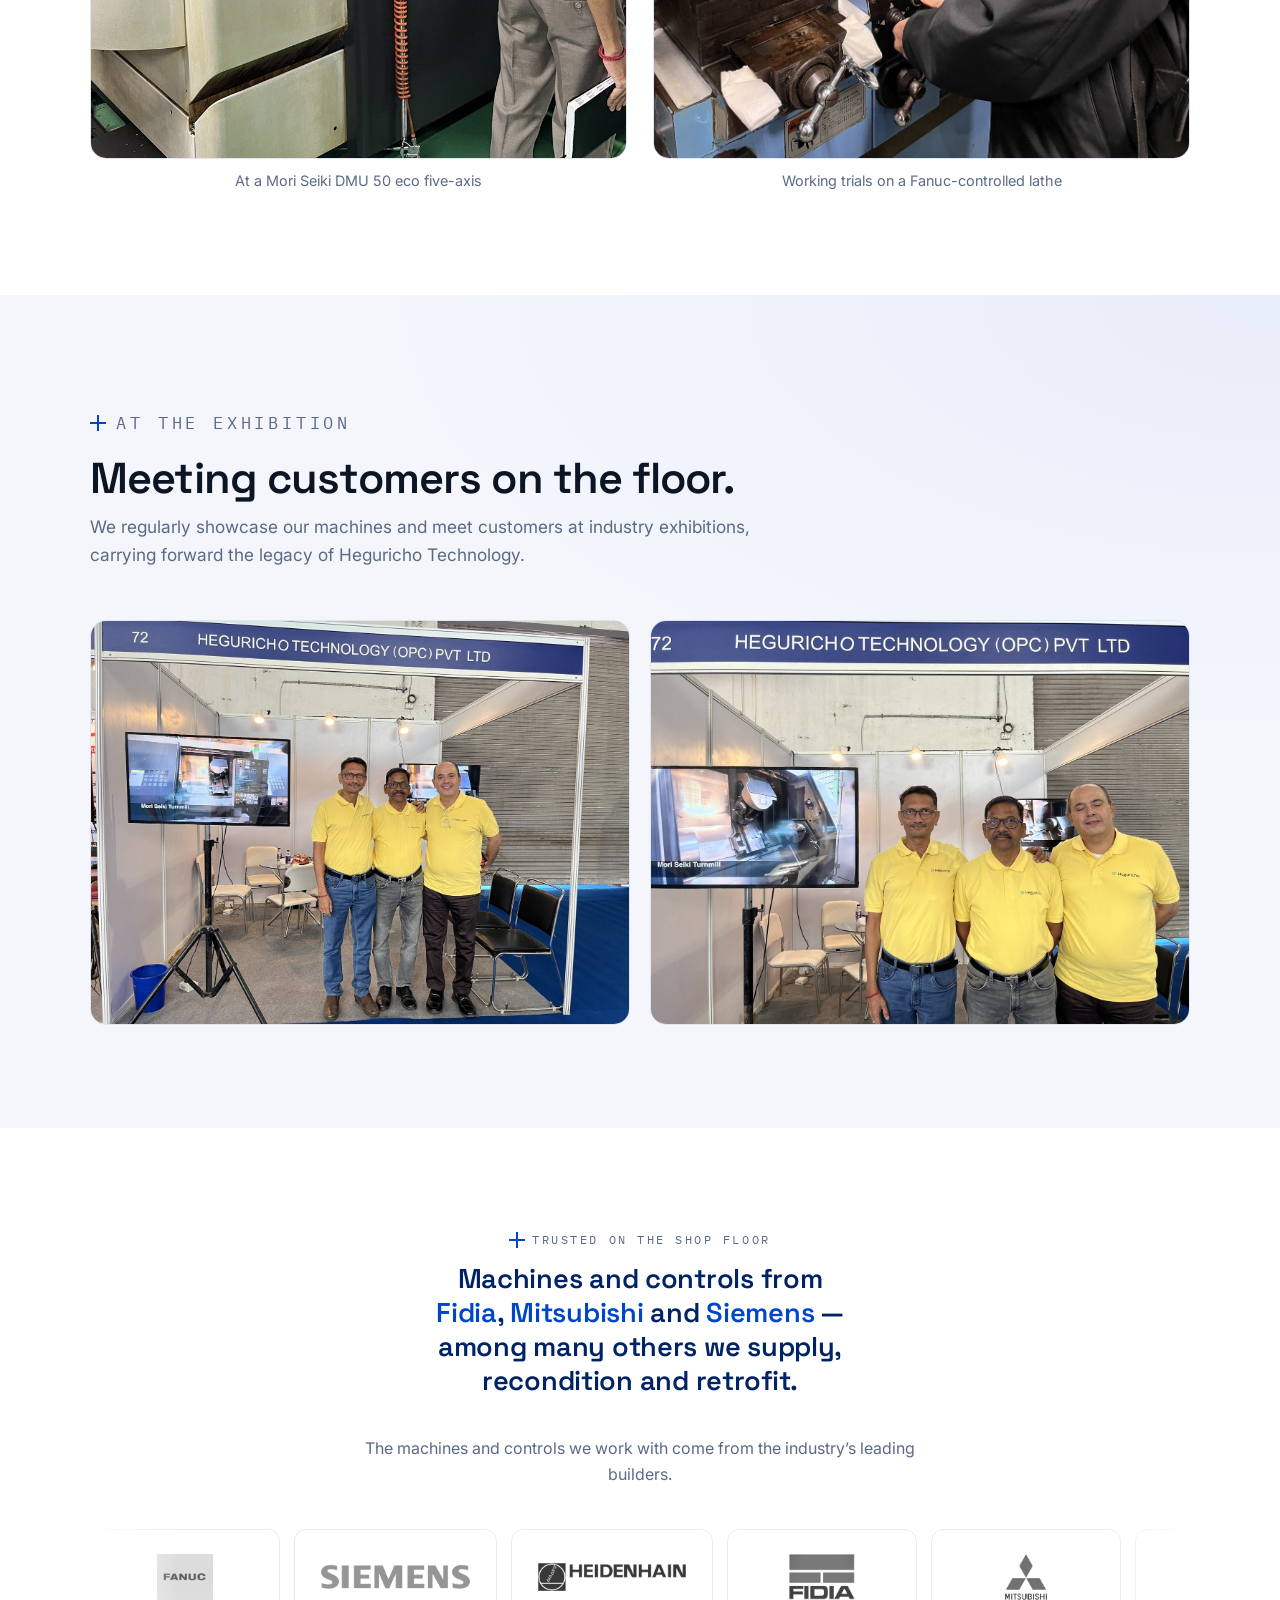
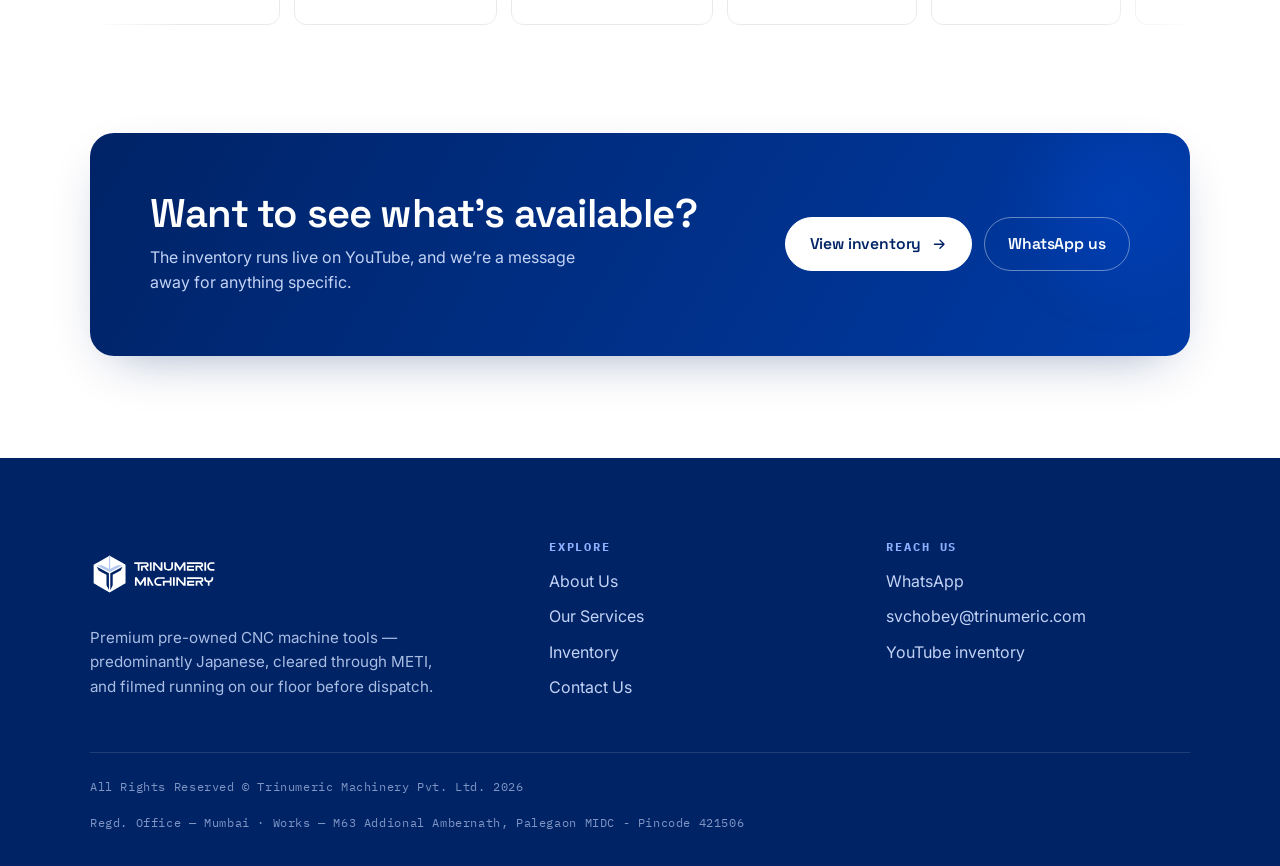
==== commit 824c7793: "new" ====
--- a/about.html
+++ b/about.html
@@ -199,6 +199,10 @@
 .marquee-track{display:flex;width:max-content;gap:14px;animation:marq 34s linear infinite}
 .marquee:hover .marquee-track{animation-play-state:paused}
 @keyframes marq{from{transform:translateX(0)}to{transform:translateX(-50%)}}
+.marquee-track.rev{animation:marqrev 38s linear infinite}
+@keyframes marqrev{from{transform:translateX(-50%)}to{transform:translateX(0)}}
+.marquee .lg .wordmark{font-family:var(--disp);font-weight:600;font-size:1.02rem;color:var(--navy);
+  letter-spacing:-.01em;text-align:center;line-height:1.2;white-space:nowrap}
 .marquee .lg{height:96px;min-width:190px;display:grid;place-items:center;padding:0 26px;background:#fff;
   border:1px solid var(--line);border-radius:12px;filter:grayscale(1);opacity:.78;transition:.25s;flex:none}
 .marquee .lg:hover{filter:none;opacity:1;border-color:#cdd8ef;box-shadow:var(--shadow-sm)}
@@ -367,4 +371,4 @@
   *{animation:none!important;transition:none!important;scroll-behavior:auto}
   .draw{stroke-dashoffset:0}.fade-up,.hero-grid *{opacity:1;transform:none}
 }
-</style></head><body><header class="nav" id="nav"><div class="wrap"><div class="nav-inner"><a class="brand" href="index.html" aria-label="Trinumeric Machinery — home"><img src="images/Blogo.svg" alt="Trinumeric Machinery" onerror="this.style.display='none';this.nextElementSibling.style.display='flex';"><span class="brand-fallback" style="display:none"><i class="tick"></i>TRI<b>NUMERIC</b></span></a><ul class="nav-links"><li><a href="about.html" class="active">About Us</a></li><li><a href="services.html">Our Services</a></li><li><a href="inventory.html" class="inv">Inventory</a></li><li><a href="contactus.html">Contact Us</a></li></ul><a class="btn btn--orange nav-cta" href="https://wa.link/kkmf4v" target="_blank" rel="noopener"><svg viewBox="0 0 24 24" aria-hidden="true"><path d="M19.05 4.91A9.82 9.82 0 0012.04 2C6.58 2 2.13 6.45 2.13 11.91c0 1.75.46 3.45 1.32 4.95L2 22l5.25-1.38a9.9 9.9 0 004.78 1.22h.01c5.46 0 9.9-4.45 9.9-9.91 0-2.65-1.03-5.14-2.9-7.02zM12.04 20.15c-1.48 0-2.93-.4-4.2-1.15l-.3-.18-3.12.82.83-3.04-.2-.31a8.2 8.2 0 01-1.26-4.38c0-4.54 3.7-8.24 8.25-8.24 2.2 0 4.27.86 5.82 2.42a8.18 8.18 0 012.41 5.83c0 4.54-3.7 8.4-8.06 8.4zm4.52-6.16c-.25-.12-1.47-.72-1.69-.81-.23-.08-.39-.12-.56.12-.16.25-.64.81-.79.98-.14.16-.29.18-.54.06-.25-.12-1.05-.39-1.99-1.23-.74-.66-1.23-1.47-1.38-1.72-.14-.25-.02-.38.11-.51.11-.11.25-.29.37-.43.13-.15.17-.25.25-.42.08-.16.04-.31-.02-.43-.06-.12-.56-1.34-.76-1.84-.2-.48-.4-.42-.56-.42l-.48-.01c-.16 0-.43.06-.66.31-.22.25-.86.85-.86 2.07 0 1.22.89 2.4 1.01 2.56.12.16 1.75 2.67 4.25 3.74.59.26 1.05.41 1.41.52.59.19 1.13.16 1.56.1.48-.07 1.47-.6 1.68-1.18.21-.58.21-1.07.14-1.18-.06-.11-.22-.17-.47-.29z"/></svg>WhatsApp us</a><button class="nav-toggle" aria-label="Open menu" onclick="openMenu()"><svg viewBox="0 0 24 24" aria-hidden="true"><path d="M3 6h18M3 12h18M3 18h18" fill="none" stroke="currentColor" stroke-width="2" stroke-linecap="round"/></svg></button></div></div></header><div class="mmenu" id="mmenu"><div class="mmenu-top"><a class="brand" href="index.html" aria-label="Trinumeric Machinery — home"><img src="images/logo_d.svg" alt="Trinumeric Machinery" onerror="this.style.display='none';this.nextElementSibling.style.display='flex';"><span class="brand-fallback" style="display:none"><i class="tick"></i>TRI<b>NUMERIC</b></span></a><button class="mmenu-close" aria-label="Close menu" onclick="closeMenu()"><svg viewBox="0 0 24 24" aria-hidden="true"><path d="M6 6l12 12M18 6L6 18" fill="none" stroke="currentColor" stroke-width="2" stroke-linecap="round"/></svg></button></div><nav><a href="about.html">About Us</a><a href="services.html">Our Services</a><a href="inventory.html" class="inv">Inventory</a><a href="contactus.html">Contact Us</a></nav><div class="mmenu-foot">TRINUMERIC MACHINERY PVT. LTD.<br><a href="https://wa.link/kkmf4v" target="_blank" rel="noopener">WhatsApp</a> · <a href="mailto:svchobey@trinumeric.com">svchobey@trinumeric.com</a></div></div><section class="pagehead"><div class="wrap"><p class="eyebrow">About us</p><h1>The Story</h1><p>A Mumbai-based engineering company sourcing, supplying, installing, refurbishing and retrofitting high-quality pre-owned CNC machine tools &mdash; primarily of Japanese origin.</p></div></section><section class="section"><div class="wrap" style="display:grid;grid-template-columns:1.15fr .85fr;gap:clamp(30px,5vw,64px);align-items:start"><div class="prose"><p>Trinumeric Machinery Pvt. Ltd. is a Mumbai-based engineering company specializing in the sourcing, supply, installation, refurbishment, and retrofit of <span class="hl">high-quality pre-owned CNC machine tools</span>, primarily of Japanese origin. Established in 2025 as a dedicated machine tool company, Trinumeric continues the legacy of Heguricho Technology Pvt. Ltd. (formerly CR Technology), which has served the manufacturing industry since 1999 in partnership with leading Japanese organizations.</p><p>We are <span class="hl">approved sellers of industrial assets</span> owned by Japanese banks and leasing companies worldwide.</p><p>At Trinumeric Machinery Pvt. Ltd., we are committed to providing customers with the right machine, the right technology, and comprehensive technical support to maximize productivity and long-term value &mdash; building lasting partnerships through quality, integrity, and engineering excellence.</p></div><aside><div class="panel"><p class="eyebrow">Since 1999</p><h3 style="font-size:1.45rem">Two decades of Japanese partnerships.</h3><p>Continuing the legacy of Heguricho Technology Pvt. Ltd., in partnership with leading Japanese organizations.</p></div><div class="spec" style="border:1px solid var(--line);border-radius:14px;margin-top:18px;border-left:1px solid var(--line)"><div class="k">Established</div><div class="v">2025</div><div class="n">As a dedicated machine tool company</div></div></aside></div></section><section class="section section--paper"><div class="wrap"><div class="shead shead--wide"><p class="eyebrow">Our customers</p><h2>Who buys from us.</h2><p>We are leaders in the supply of high-end used machines &mdash; from sheet-metal forming presses and injection moulding machines to five-axis machining centres. Retrofit specialists prefer us as suppliers of high-end machines.</p></div><div class="chips"><span class="chip">Maruti Suzuki Ltd</span><span class="chip">Bajaj Auto Ltd</span><span class="chip">TVS Motor Co Ltd</span><span class="chip">Toyoda Gosei Pvt Ltd</span><span class="chip">PMP Auto Steering Ltd</span><span class="chip">Sundaram Auto Components Ltd</span><span class="chip">Funskool Ltd</span><span class="chip">Minda Ltd</span><span class="chip">Attitude Plastics Pvt Ltd</span><span class="chip">Acuratech Pvt Ltd</span><span class="chip">Virgo Engineers Ltd</span><span class="chip">Lunarmech Maschinen Fabrik Ltd</span><span class="chip">Sharpline Automation Pvt Ltd</span><span class="chip">Confidence Automation Pvt Ltd</span><span class="chip">Nash Industries</span><span class="chip" style="color:var(--blue)">&amp; many more</span></div><p style="color:var(--steel);max-width:70ch;margin-top:1.4em">Including Maruti Suzuki, Bajaj Auto and TVS Motor for high-end Amino presses for sheet metal forming; Toyoda Gosei, PMP Auto Steering, Sundaram Auto Components, Funskool and Minda for used injection moulding machines; Attitude Plastics for high-speed die milling; and Acuratech, Virgo Engineers, Lunarmech Maschinen Fabrik and Sharpline Automation for used machine tools including high-end 5-axis machines.</p></div></section><section class="section"><div class="wrap"><div class="shead shead--wide"><p class="eyebrow">In Japan</p><h2>Every machine inspected at origin.</h2><p>Our team travels to Japan to evaluate condition, witness working trials and verify each machine before it is cleared for export and shipped to India.</p></div><div class="agrid2x2"><div><div class="amedia"><img src="images/founder-partner-japan.jpg" alt="With our long-standing partner in Japan" loading="lazy" style="aspect-ratio:4/5" onerror="this.style.display='none';this.nextElementSibling.style.display='flex';"><div class="ph-fb" style="display:none"><span class="tag">Japan</span><span style="align-self:flex-end;color:#9fb0d3"><svg viewBox="0 0 24 24" aria-hidden="true"><path d="M3 7l9-4 9 4-9 4-9-4zm0 0v10l9 4 9-4V7" fill="none" stroke="currentColor" stroke-width="1.8" stroke-linejoin="round"/></svg></span></div></div><p class="acap">With our long-standing partner in Japan &mdash; built over two decades</p></div><div><div class="amedia"><img src="images/inspection-dicing-saw.jpg" alt="Inspecting a DISCO DAD3350 dicing saw" loading="lazy" style="aspect-ratio:4/5" onerror="this.style.display='none';this.nextElementSibling.style.display='flex';"><div class="ph-fb" style="display:none"><span class="tag">Inspection</span><span style="align-self:flex-end;color:#9fb0d3"><svg viewBox="0 0 24 24" aria-hidden="true"><path d="M3 7l9-4 9 4-9 4-9-4zm0 0v10l9 4 9-4V7" fill="none" stroke="currentColor" stroke-width="1.8" stroke-linejoin="round"/></svg></span></div></div><p class="acap">Inspecting a DISCO DAD3350 dicing saw</p></div><div><div class="amedia"><img src="images/inspection-mori-seiki.jpg" alt="At a Mori Seiki DMU 50 eco five-axis" loading="lazy" style="aspect-ratio:4/5" onerror="this.style.display='none';this.nextElementSibling.style.display='flex';"><div class="ph-fb" style="display:none"><span class="tag">Inspection</span><span style="align-self:flex-end;color:#9fb0d3"><svg viewBox="0 0 24 24" aria-hidden="true"><path d="M3 7l9-4 9 4-9 4-9-4zm0 0v10l9 4 9-4V7" fill="none" stroke="currentColor" stroke-width="1.8" stroke-linejoin="round"/></svg></span></div></div><p class="acap">At a Mori Seiki DMU 50 eco five-axis</p></div><div><div class="amedia"><img src="images/inspection-cnc-lathe.jpg" alt="Working trials on a Fanuc-controlled lathe" loading="lazy" style="aspect-ratio:4/5" onerror="this.style.display='none';this.nextElementSibling.style.display='flex';"><div class="ph-fb" style="display:none"><span class="tag">Trial</span><span style="align-self:flex-end;color:#9fb0d3"><svg viewBox="0 0 24 24" aria-hidden="true"><path d="M3 7l9-4 9 4-9 4-9-4zm0 0v10l9 4 9-4V7" fill="none" stroke="currentColor" stroke-width="1.8" stroke-linejoin="round"/></svg></span></div></div><p class="acap">Working trials on a Fanuc-controlled lathe</p></div></div></div></section><section class="section section--paper"><div class="wrap"><div class="shead shead--wide"><p class="eyebrow">At the exhibition</p><h2>Meeting customers on the floor.</h2><p>We regularly showcase our machines and meet customers at industry exhibitions, carrying forward the legacy of Heguricho Technology.</p></div><div class="agrid2"><div><div class="amedia"><img src="images/team-exhibition-1.jpg" alt="Our team at an industry exhibition" loading="lazy" style="aspect-ratio:4/3" onerror="this.style.display='none';this.nextElementSibling.style.display='flex';"><div class="ph-fb" style="display:none"><span class="tag">Exhibition</span><span style="align-self:flex-end;color:#9fb0d3"><svg viewBox="0 0 24 24" aria-hidden="true"><path d="M3 7l9-4 9 4-9 4-9-4zm0 0v10l9 4 9-4V7" fill="none" stroke="currentColor" stroke-width="1.8" stroke-linejoin="round"/></svg></span></div></div></div><div><div class="amedia"><img src="images/team-exhibition-2.jpg" alt="Our team at an industry exhibition" loading="lazy" style="aspect-ratio:4/3" onerror="this.style.display='none';this.nextElementSibling.style.display='flex';"><div class="ph-fb" style="display:none"><span class="tag">Exhibition</span><span style="align-self:flex-end;color:#9fb0d3"><svg viewBox="0 0 24 24" aria-hidden="true"><path d="M3 7l9-4 9 4-9 4-9-4zm0 0v10l9 4 9-4V7" fill="none" stroke="currentColor" stroke-width="1.8" stroke-linejoin="round"/></svg></span></div></div></div></div></div></section><section class="section"><div class="wrap clients"><p class="eyebrow gap" style="justify-content:center">Trusted on the shop floor</p><p class="named">Machines and controls from <u>Fidia</u>, <u>Mitsubishi</u> and <u>Siemens</u> &mdash; among many others we supply, recondition and retrofit.</p><p style="color:var(--steel);max-width:60ch;margin:0 auto 2.2em">The machines and controls we work with come from the industry&rsquo;s leading builders.</p><div class="marquee"><div class="marquee-track"><div class="lg"><img src="images/brand-fanuc.png" alt="Fanuc" loading="lazy"></div><div class="lg"><img src="images/brand-siemens.png" alt="Siemens" loading="lazy"></div><div class="lg"><img src="images/brand-heidenhain.png" alt="Heidenhain" loading="lazy"></div><div class="lg"><img src="images/brand-fidia.png" alt="Fidia" loading="lazy"></div><div class="lg"><img src="images/brand-mitsubishi.png" alt="Mitsubishi" loading="lazy"></div><div class="lg"><img src="images/brand-mazak.png" alt="Mazak" loading="lazy"></div><div class="lg"><img src="images/brand-makino.png" alt="Makino" loading="lazy"></div><div class="lg"><img src="images/brand-okuma.png" alt="Okuma" loading="lazy"></div><div class="lg"><img src="images/brand-fanuc.png" alt="Fanuc" loading="lazy"></div><div class="lg"><img src="images/brand-siemens.png" alt="Siemens" loading="lazy"></div><div class="lg"><img src="images/brand-heidenhain.png" alt="Heidenhain" loading="lazy"></div><div class="lg"><img src="images/brand-fidia.png" alt="Fidia" loading="lazy"></div><div class="lg"><img src="images/brand-mitsubishi.png" alt="Mitsubishi" loading="lazy"></div><div class="lg"><img src="images/brand-mazak.png" alt="Mazak" loading="lazy"></div><div class="lg"><img src="images/brand-makino.png" alt="Makino" loading="lazy"></div><div class="lg"><img src="images/brand-okuma.png" alt="Okuma" loading="lazy"></div></div></div></div></section><section class="section" style="padding-top:0"><div class="wrap"><div class="ctaband"><div><h2>Want to see what&rsquo;s available?</h2><p>The inventory runs live on YouTube, and we&rsquo;re a message away for anything specific.</p></div><div class="btns"><a class="btn" style="background:#fff;color:var(--navy);border-color:#fff" href="inventory.html">View inventory <svg viewBox="0 0 24 24" aria-hidden="true"><path d="M5 12h14M13 6l6 6-6 6" fill="none" stroke="currentColor" stroke-width="2" stroke-linecap="round" stroke-linejoin="round"/></svg></a><a class="btn btn--ghost" style="color:#fff;border-color:rgba(255,255,255,.4)" href="https://wa.link/kkmf4v" target="_blank" rel="noopener">WhatsApp us</a></div></div></div></section><footer class="foot"><div class="wrap"><div class="foot-grid"><div><a class="brand" style="margin-bottom:16px" href="index.html" aria-label="Trinumeric Machinery — home"><img src="images/logo_d.svg" alt="Trinumeric Machinery" onerror="this.style.display='none';this.nextElementSibling.style.display='flex';"><span class="brand-fallback" style="display:none"><i class="tick"></i>TRI<b>NUMERIC</b></span></a><p>Premium pre-owned CNC machine tools — predominantly Japanese, cleared through METI, and filmed running on our floor before dispatch.</p></div><div><h4>Explore</h4><ul><li><a href="about.html">About Us</a></li><li><a href="services.html">Our Services</a></li><li><a href="inventory.html">Inventory</a></li><li><a href="contactus.html">Contact Us</a></li></ul></div><div><h4>Reach us</h4><ul><li><a href="https://wa.link/kkmf4v" target="_blank" rel="noopener">WhatsApp</a></li><li><a href="mailto:svchobey@trinumeric.com">svchobey@trinumeric.com</a></li><li><a href="https://www.youtube.com/@TrinumericMachinery" target="_blank" rel="noopener">YouTube inventory</a></li></ul></div></div><div class="foot-bottom"><span>All Rights Reserved &copy; Trinumeric Machinery Pvt. Ltd. 2026</span><span>Regd. Office — Mumbai &middot; Works — M63 Addional Ambernath, Palegaon MIDC - Pincode 421506</span></div></div></footer><a class="wa-float" href="https://wa.link/kkmf4v" target="_blank" rel="noopener" aria-label="Chat on WhatsApp"><svg viewBox="0 0 24 24" aria-hidden="true"><path d="M19.05 4.91A9.82 9.82 0 0012.04 2C6.58 2 2.13 6.45 2.13 11.91c0 1.75.46 3.45 1.32 4.95L2 22l5.25-1.38a9.9 9.9 0 004.78 1.22h.01c5.46 0 9.9-4.45 9.9-9.91 0-2.65-1.03-5.14-2.9-7.02zM12.04 20.15c-1.48 0-2.93-.4-4.2-1.15l-.3-.18-3.12.82.83-3.04-.2-.31a8.2 8.2 0 01-1.26-4.38c0-4.54 3.7-8.24 8.25-8.24 2.2 0 4.27.86 5.82 2.42a8.18 8.18 0 012.41 5.83c0 4.54-3.7 8.4-8.06 8.4zm4.52-6.16c-.25-.12-1.47-.72-1.69-.81-.23-.08-.39-.12-.56.12-.16.25-.64.81-.79.98-.14.16-.29.18-.54.06-.25-.12-1.05-.39-1.99-1.23-.74-.66-1.23-1.47-1.38-1.72-.14-.25-.02-.38.11-.51.11-.11.25-.29.37-.43.13-.15.17-.25.25-.42.08-.16.04-.31-.02-.43-.06-.12-.56-1.34-.76-1.84-.2-.48-.4-.42-.56-.42l-.48-.01c-.16 0-.43.06-.66.31-.22.25-.86.85-.86 2.07 0 1.22.89 2.4 1.01 2.56.12.16 1.75 2.67 4.25 3.74.59.26 1.05.41 1.41.52.59.19 1.13.16 1.56.1.48-.07 1.47-.6 1.68-1.18.21-.58.21-1.07.14-1.18-.06-.11-.22-.17-.47-.29z"/></svg></a><button class="totop" id="totop" aria-label="Back to top" onclick="top()"><svg viewBox="0 0 24 24" aria-hidden="true"><path d="M12 19V5M6 11l6-6 6 6" fill="none" stroke="currentColor" stroke-width="2" stroke-linecap="round" stroke-linejoin="round"/></svg></button><script>var n=document.getElementById("nav"),t=document.getElementById("totop");function sc(){var y=window.scrollY;n.classList.toggle("scrolled",y>8);t.classList.toggle("show",y>500);}window.addEventListener("scroll",sc);sc();function openMenu(){document.getElementById("mmenu").classList.add("open");document.body.style.overflow="hidden";}function closeMenu(){document.getElementById("mmenu").classList.remove("open");document.body.style.overflow="";}function top(){window.scrollTo({top:0,behavior:"smooth"});}document.querySelectorAll(".mmenu nav a").forEach(function(a){a.addEventListener("click",closeMenu);});</script></body></html>+</style></head><body><header class="nav" id="nav"><div class="wrap"><div class="nav-inner"><a class="brand" href="index.html" aria-label="Trinumeric Machinery — home"><img src="images/Blogo.svg" alt="Trinumeric Machinery" onerror="this.style.display='none';this.nextElementSibling.style.display='flex';"><span class="brand-fallback" style="display:none"><i class="tick"></i>TRI<b>NUMERIC</b></span></a><ul class="nav-links"><li><a href="about.html" class="active">About Us</a></li><li><a href="services.html">Our Services</a></li><li><a href="inventory.html" class="inv">Inventory</a></li><li><a href="contactus.html">Contact Us</a></li></ul><a class="btn btn--orange nav-cta" href="https://wa.link/kkmf4v" target="_blank" rel="noopener"><svg viewBox="0 0 24 24" aria-hidden="true"><path d="M19.05 4.91A9.82 9.82 0 0012.04 2C6.58 2 2.13 6.45 2.13 11.91c0 1.75.46 3.45 1.32 4.95L2 22l5.25-1.38a9.9 9.9 0 004.78 1.22h.01c5.46 0 9.9-4.45 9.9-9.91 0-2.65-1.03-5.14-2.9-7.02zM12.04 20.15c-1.48 0-2.93-.4-4.2-1.15l-.3-.18-3.12.82.83-3.04-.2-.31a8.2 8.2 0 01-1.26-4.38c0-4.54 3.7-8.24 8.25-8.24 2.2 0 4.27.86 5.82 2.42a8.18 8.18 0 012.41 5.83c0 4.54-3.7 8.4-8.06 8.4zm4.52-6.16c-.25-.12-1.47-.72-1.69-.81-.23-.08-.39-.12-.56.12-.16.25-.64.81-.79.98-.14.16-.29.18-.54.06-.25-.12-1.05-.39-1.99-1.23-.74-.66-1.23-1.47-1.38-1.72-.14-.25-.02-.38.11-.51.11-.11.25-.29.37-.43.13-.15.17-.25.25-.42.08-.16.04-.31-.02-.43-.06-.12-.56-1.34-.76-1.84-.2-.48-.4-.42-.56-.42l-.48-.01c-.16 0-.43.06-.66.31-.22.25-.86.85-.86 2.07 0 1.22.89 2.4 1.01 2.56.12.16 1.75 2.67 4.25 3.74.59.26 1.05.41 1.41.52.59.19 1.13.16 1.56.1.48-.07 1.47-.6 1.68-1.18.21-.58.21-1.07.14-1.18-.06-.11-.22-.17-.47-.29z"/></svg>WhatsApp us</a><button class="nav-toggle" aria-label="Open menu" onclick="openMenu()"><svg viewBox="0 0 24 24" aria-hidden="true"><path d="M3 6h18M3 12h18M3 18h18" fill="none" stroke="currentColor" stroke-width="2" stroke-linecap="round"/></svg></button></div></div></header><div class="mmenu" id="mmenu"><div class="mmenu-top"><a class="brand" href="index.html" aria-label="Trinumeric Machinery — home"><img src="images/logo_d.svg" alt="Trinumeric Machinery" onerror="this.style.display='none';this.nextElementSibling.style.display='flex';"><span class="brand-fallback" style="display:none"><i class="tick"></i>TRI<b>NUMERIC</b></span></a><button class="mmenu-close" aria-label="Close menu" onclick="closeMenu()"><svg viewBox="0 0 24 24" aria-hidden="true"><path d="M6 6l12 12M18 6L6 18" fill="none" stroke="currentColor" stroke-width="2" stroke-linecap="round"/></svg></button></div><nav><a href="about.html">About Us</a><a href="services.html">Our Services</a><a href="inventory.html" class="inv">Inventory</a><a href="contactus.html">Contact Us</a></nav><div class="mmenu-foot">TRINUMERIC MACHINERY PVT. LTD.<br><a href="https://wa.link/kkmf4v" target="_blank" rel="noopener">WhatsApp</a> · <a href="mailto:svchobey@trinumeric.com">svchobey@trinumeric.com</a></div></div><section class="pagehead"><div class="wrap"><p class="eyebrow">About us</p><h1>The Story</h1><p>A Mumbai-based engineering company sourcing, supplying, installing, refurbishing and retrofitting high-quality pre-owned CNC machine tools &mdash; primarily of Japanese origin.</p></div></section><section class="section"><div class="wrap" style="display:grid;grid-template-columns:1.15fr .85fr;gap:clamp(30px,5vw,64px);align-items:start"><div class="prose"><p>Trinumeric Machinery Pvt. Ltd. is a Mumbai-based engineering company specializing in the sourcing, supply, installation, refurbishment, and retrofit of <span class="hl">high-quality pre-owned CNC machine tools</span>, primarily of Japanese origin. Established in 2025 as a dedicated machine tool company, Trinumeric continues the legacy of Heguricho Technology Pvt. Ltd. (formerly CR Technology), which has served the manufacturing industry since 1999 in partnership with leading Japanese organizations.</p><p>We are <span class="hl">approved sellers of industrial assets</span> owned by Japanese banks and leasing companies worldwide.</p><p>At Trinumeric Machinery Pvt. Ltd., we are committed to providing customers with the right machine, the right technology, and comprehensive technical support to maximize productivity and long-term value &mdash; building lasting partnerships through quality, integrity, and engineering excellence.</p></div><aside><div class="panel"><p class="eyebrow">Since 1999</p><h3 style="font-size:1.45rem">Two decades of Japanese partnerships.</h3><p>Continuing the legacy of Heguricho Technology Pvt. Ltd., in partnership with leading Japanese organizations.</p></div><div class="spec" style="border:1px solid var(--line);border-radius:14px;margin-top:18px;border-left:1px solid var(--line)"><div class="k">Established</div><div class="v">2025</div><div class="n">As a dedicated machine tool company</div></div></aside></div></section><section class="section section--paper"><div class="wrap"><div class="shead shead--wide" style="text-align:center;margin-inline:auto"><p class="eyebrow" style="justify-content:center">Who buys from us</p><h2>Trusted by manufacturers across India.</h2><p style="margin-inline:auto">We are leaders in the supply of high-end used machines &mdash; and retrofit specialists prefer us as suppliers. Our customers also include <strong style="color:var(--navy);font-weight:600">Design Craft</strong> and <strong style="color:var(--navy);font-weight:600">Samatha Technologies</strong>.</p></div><div class="marquee cmq"><div class="marquee-track" style="animation-duration:42s"><div class="cl"><img src="images/client-sms-group.png" alt="SMS Group" loading="lazy"></div><div class="cl"><img src="images/client-intervalave-poonawala.png" alt="Intervalave Poonawala" loading="lazy"></div><div class="cl"><img src="images/client-technocraft-murbad.png" alt="Technocraft, Murbad" loading="lazy"></div><div class="cl"><img src="images/client-nttf-mumbai-c-o-technocraft.png" alt="NTTF, Mumbai (C/O Technocraft)" loading="lazy"></div><div class="cl"><img src="images/client-esmech-sms-group.png" alt="ESMECH - SMS Group" loading="lazy"></div><div class="cl"><img src="images/client-sms-group.png" alt="SMS Group" loading="lazy"></div><div class="cl"><img src="images/client-intervalave-poonawala.png" alt="Intervalave Poonawala" loading="lazy"></div><div class="cl"><img src="images/client-technocraft-murbad.png" alt="Technocraft, Murbad" loading="lazy"></div><div class="cl"><img src="images/client-nttf-mumbai-c-o-technocraft.png" alt="NTTF, Mumbai (C/O Technocraft)" loading="lazy"></div><div class="cl"><img src="images/client-esmech-sms-group.png" alt="ESMECH - SMS Group" loading="lazy"></div></div></div></div></section><section class="section"><div class="wrap"><div class="shead shead--wide"><p class="eyebrow">In Japan</p><h2>Every machine inspected at origin.</h2><p>Our team travels to Japan to evaluate condition, witness working trials and verify each machine before it is cleared for export and shipped to India.</p></div><div class="agrid2x2"><div><div class="amedia"><img src="images/founder-partner-japan.jpg" alt="With our long-standing partner in Japan" loading="lazy" style="aspect-ratio:4/5" onerror="this.style.display='none';this.nextElementSibling.style.display='flex';"><div class="ph-fb" style="display:none"><span class="tag">Japan</span><span style="align-self:flex-end;color:#9fb0d3"><svg viewBox="0 0 24 24" aria-hidden="true"><path d="M3 7l9-4 9 4-9 4-9-4zm0 0v10l9 4 9-4V7" fill="none" stroke="currentColor" stroke-width="1.8" stroke-linejoin="round"/></svg></span></div></div><p class="acap">With our long-standing partner in Japan &mdash; built over two decades</p></div><div><div class="amedia"><img src="images/inspection-dicing-saw.jpg" alt="Inspecting a DISCO DAD3350 dicing saw" loading="lazy" style="aspect-ratio:4/5" onerror="this.style.display='none';this.nextElementSibling.style.display='flex';"><div class="ph-fb" style="display:none"><span class="tag">Inspection</span><span style="align-self:flex-end;color:#9fb0d3"><svg viewBox="0 0 24 24" aria-hidden="true"><path d="M3 7l9-4 9 4-9 4-9-4zm0 0v10l9 4 9-4V7" fill="none" stroke="currentColor" stroke-width="1.8" stroke-linejoin="round"/></svg></span></div></div><p class="acap">Inspecting a DISCO DAD3350 dicing saw</p></div><div><div class="amedia"><img src="images/inspection-mori-seiki.jpg" alt="At a Mori Seiki DMU 50 eco five-axis" loading="lazy" style="aspect-ratio:4/5" onerror="this.style.display='none';this.nextElementSibling.style.display='flex';"><div class="ph-fb" style="display:none"><span class="tag">Inspection</span><span style="align-self:flex-end;color:#9fb0d3"><svg viewBox="0 0 24 24" aria-hidden="true"><path d="M3 7l9-4 9 4-9 4-9-4zm0 0v10l9 4 9-4V7" fill="none" stroke="currentColor" stroke-width="1.8" stroke-linejoin="round"/></svg></span></div></div><p class="acap">At a Mori Seiki DMU 50 eco five-axis</p></div><div><div class="amedia"><img src="images/inspection-cnc-lathe.jpg" alt="Working trials on a Fanuc-controlled lathe" loading="lazy" style="aspect-ratio:4/5" onerror="this.style.display='none';this.nextElementSibling.style.display='flex';"><div class="ph-fb" style="display:none"><span class="tag">Trial</span><span style="align-self:flex-end;color:#9fb0d3"><svg viewBox="0 0 24 24" aria-hidden="true"><path d="M3 7l9-4 9 4-9 4-9-4zm0 0v10l9 4 9-4V7" fill="none" stroke="currentColor" stroke-width="1.8" stroke-linejoin="round"/></svg></span></div></div><p class="acap">Working trials on a Fanuc-controlled lathe</p></div></div></div></section><section class="section section--paper"><div class="wrap"><div class="shead shead--wide"><p class="eyebrow">At the exhibition</p><h2>Meeting customers on the floor.</h2><p>We regularly showcase our machines and meet customers at industry exhibitions, carrying forward the legacy of Heguricho Technology.</p></div><div class="agrid2"><div><div class="amedia"><img src="images/team-exhibition-1.jpg" alt="Our team at an industry exhibition" loading="lazy" style="aspect-ratio:4/3" onerror="this.style.display='none';this.nextElementSibling.style.display='flex';"><div class="ph-fb" style="display:none"><span class="tag">Exhibition</span><span style="align-self:flex-end;color:#9fb0d3"><svg viewBox="0 0 24 24" aria-hidden="true"><path d="M3 7l9-4 9 4-9 4-9-4zm0 0v10l9 4 9-4V7" fill="none" stroke="currentColor" stroke-width="1.8" stroke-linejoin="round"/></svg></span></div></div></div><div><div class="amedia"><img src="images/team-exhibition-2.jpg" alt="Our team at an industry exhibition" loading="lazy" style="aspect-ratio:4/3" onerror="this.style.display='none';this.nextElementSibling.style.display='flex';"><div class="ph-fb" style="display:none"><span class="tag">Exhibition</span><span style="align-self:flex-end;color:#9fb0d3"><svg viewBox="0 0 24 24" aria-hidden="true"><path d="M3 7l9-4 9 4-9 4-9-4zm0 0v10l9 4 9-4V7" fill="none" stroke="currentColor" stroke-width="1.8" stroke-linejoin="round"/></svg></span></div></div></div></div></div></section><section class="section"><div class="wrap clients"><p class="eyebrow gap" style="justify-content:center">Trusted on the shop floor</p><p class="named">Machines and controls from <u>Fidia</u>, <u>Mitsubishi</u> and <u>Siemens</u> &mdash; among many others we supply, recondition and retrofit.</p><p style="color:var(--steel);max-width:60ch;margin:0 auto 2.2em">The machines and controls we work with come from the industry&rsquo;s leading builders.</p><div class="marquee"><div class="marquee-track"><div class="lg"><img src="images/brand-fanuc.png" alt="Fanuc" loading="lazy"></div><div class="lg"><img src="images/brand-siemens.png" alt="Siemens" loading="lazy"></div><div class="lg"><img src="images/brand-heidenhain.png" alt="Heidenhain" loading="lazy"></div><div class="lg"><img src="images/brand-fidia.png" alt="Fidia" loading="lazy"></div><div class="lg"><img src="images/brand-mitsubishi.png" alt="Mitsubishi" loading="lazy"></div><div class="lg"><img src="images/brand-mazak.png" alt="Mazak" loading="lazy"></div><div class="lg"><img src="images/brand-makino.png" alt="Makino" loading="lazy"></div><div class="lg"><img src="images/brand-okuma.png" alt="Okuma" loading="lazy"></div><div class="lg"><img src="images/brand-fanuc.png" alt="Fanuc" loading="lazy"></div><div class="lg"><img src="images/brand-siemens.png" alt="Siemens" loading="lazy"></div><div class="lg"><img src="images/brand-heidenhain.png" alt="Heidenhain" loading="lazy"></div><div class="lg"><img src="images/brand-fidia.png" alt="Fidia" loading="lazy"></div><div class="lg"><img src="images/brand-mitsubishi.png" alt="Mitsubishi" loading="lazy"></div><div class="lg"><img src="images/brand-mazak.png" alt="Mazak" loading="lazy"></div><div class="lg"><img src="images/brand-makino.png" alt="Makino" loading="lazy"></div><div class="lg"><img src="images/brand-okuma.png" alt="Okuma" loading="lazy"></div></div></div></div></section><section class="section" style="padding-top:0"><div class="wrap"><div class="ctaband"><div><h2>Want to see what&rsquo;s available?</h2><p>The inventory runs live on YouTube, and we&rsquo;re a message away for anything specific.</p></div><div class="btns"><a class="btn" style="background:#fff;color:var(--navy);border-color:#fff" href="inventory.html">View inventory <svg viewBox="0 0 24 24" aria-hidden="true"><path d="M5 12h14M13 6l6 6-6 6" fill="none" stroke="currentColor" stroke-width="2" stroke-linecap="round" stroke-linejoin="round"/></svg></a><a class="btn btn--ghost" style="color:#fff;border-color:rgba(255,255,255,.4)" href="https://wa.link/kkmf4v" target="_blank" rel="noopener">WhatsApp us</a></div></div></div></section><footer class="foot"><div class="wrap"><div class="foot-grid"><div><a class="brand" style="margin-bottom:16px" href="index.html" aria-label="Trinumeric Machinery — home"><img src="images/logo_d.svg" alt="Trinumeric Machinery" onerror="this.style.display='none';this.nextElementSibling.style.display='flex';"><span class="brand-fallback" style="display:none"><i class="tick"></i>TRI<b>NUMERIC</b></span></a><p>Premium pre-owned CNC machine tools — predominantly Japanese, cleared through METI, and filmed running on our floor before dispatch.</p></div><div><h4>Explore</h4><ul><li><a href="about.html">About Us</a></li><li><a href="services.html">Our Services</a></li><li><a href="inventory.html">Inventory</a></li><li><a href="contactus.html">Contact Us</a></li></ul></div><div><h4>Reach us</h4><ul><li><a href="https://wa.link/kkmf4v" target="_blank" rel="noopener">WhatsApp</a></li><li><a href="mailto:svchobey@trinumeric.com">svchobey@trinumeric.com</a></li><li><a href="https://www.youtube.com/@TrinumericMachinery" target="_blank" rel="noopener">YouTube inventory</a></li></ul></div></div><div class="foot-bottom"><span>All Rights Reserved &copy; Trinumeric Machinery Pvt. Ltd. 2026</span><span>Regd. Office — Mumbai &middot; Works — M63 Addional Ambernath, Palegaon MIDC - Pincode 421506</span></div></div></footer><a class="wa-float" href="https://wa.link/kkmf4v" target="_blank" rel="noopener" aria-label="Chat on WhatsApp"><svg viewBox="0 0 24 24" aria-hidden="true"><path d="M19.05 4.91A9.82 9.82 0 0012.04 2C6.58 2 2.13 6.45 2.13 11.91c0 1.75.46 3.45 1.32 4.95L2 22l5.25-1.38a9.9 9.9 0 004.78 1.22h.01c5.46 0 9.9-4.45 9.9-9.91 0-2.65-1.03-5.14-2.9-7.02zM12.04 20.15c-1.48 0-2.93-.4-4.2-1.15l-.3-.18-3.12.82.83-3.04-.2-.31a8.2 8.2 0 01-1.26-4.38c0-4.54 3.7-8.24 8.25-8.24 2.2 0 4.27.86 5.82 2.42a8.18 8.18 0 012.41 5.83c0 4.54-3.7 8.4-8.06 8.4zm4.52-6.16c-.25-.12-1.47-.72-1.69-.81-.23-.08-.39-.12-.56.12-.16.25-.64.81-.79.98-.14.16-.29.18-.54.06-.25-.12-1.05-.39-1.99-1.23-.74-.66-1.23-1.47-1.38-1.72-.14-.25-.02-.38.11-.51.11-.11.25-.29.37-.43.13-.15.17-.25.25-.42.08-.16.04-.31-.02-.43-.06-.12-.56-1.34-.76-1.84-.2-.48-.4-.42-.56-.42l-.48-.01c-.16 0-.43.06-.66.31-.22.25-.86.85-.86 2.07 0 1.22.89 2.4 1.01 2.56.12.16 1.75 2.67 4.25 3.74.59.26 1.05.41 1.41.52.59.19 1.13.16 1.56.1.48-.07 1.47-.6 1.68-1.18.21-.58.21-1.07.14-1.18-.06-.11-.22-.17-.47-.29z"/></svg></a><button class="totop" id="totop" aria-label="Back to top" onclick="top()"><svg viewBox="0 0 24 24" aria-hidden="true"><path d="M12 19V5M6 11l6-6 6 6" fill="none" stroke="currentColor" stroke-width="2" stroke-linecap="round" stroke-linejoin="round"/></svg></button><script>var n=document.getElementById("nav"),t=document.getElementById("totop");function sc(){var y=window.scrollY;n.classList.toggle("scrolled",y>8);t.classList.toggle("show",y>500);}window.addEventListener("scroll",sc);sc();function openMenu(){document.getElementById("mmenu").classList.add("open");document.body.style.overflow="hidden";}function closeMenu(){document.getElementById("mmenu").classList.remove("open");document.body.style.overflow="";}function top(){window.scrollTo({top:0,behavior:"smooth"});}document.querySelectorAll(".mmenu nav a").forEach(function(a){a.addEventListener("click",closeMenu);});</script></body></html>
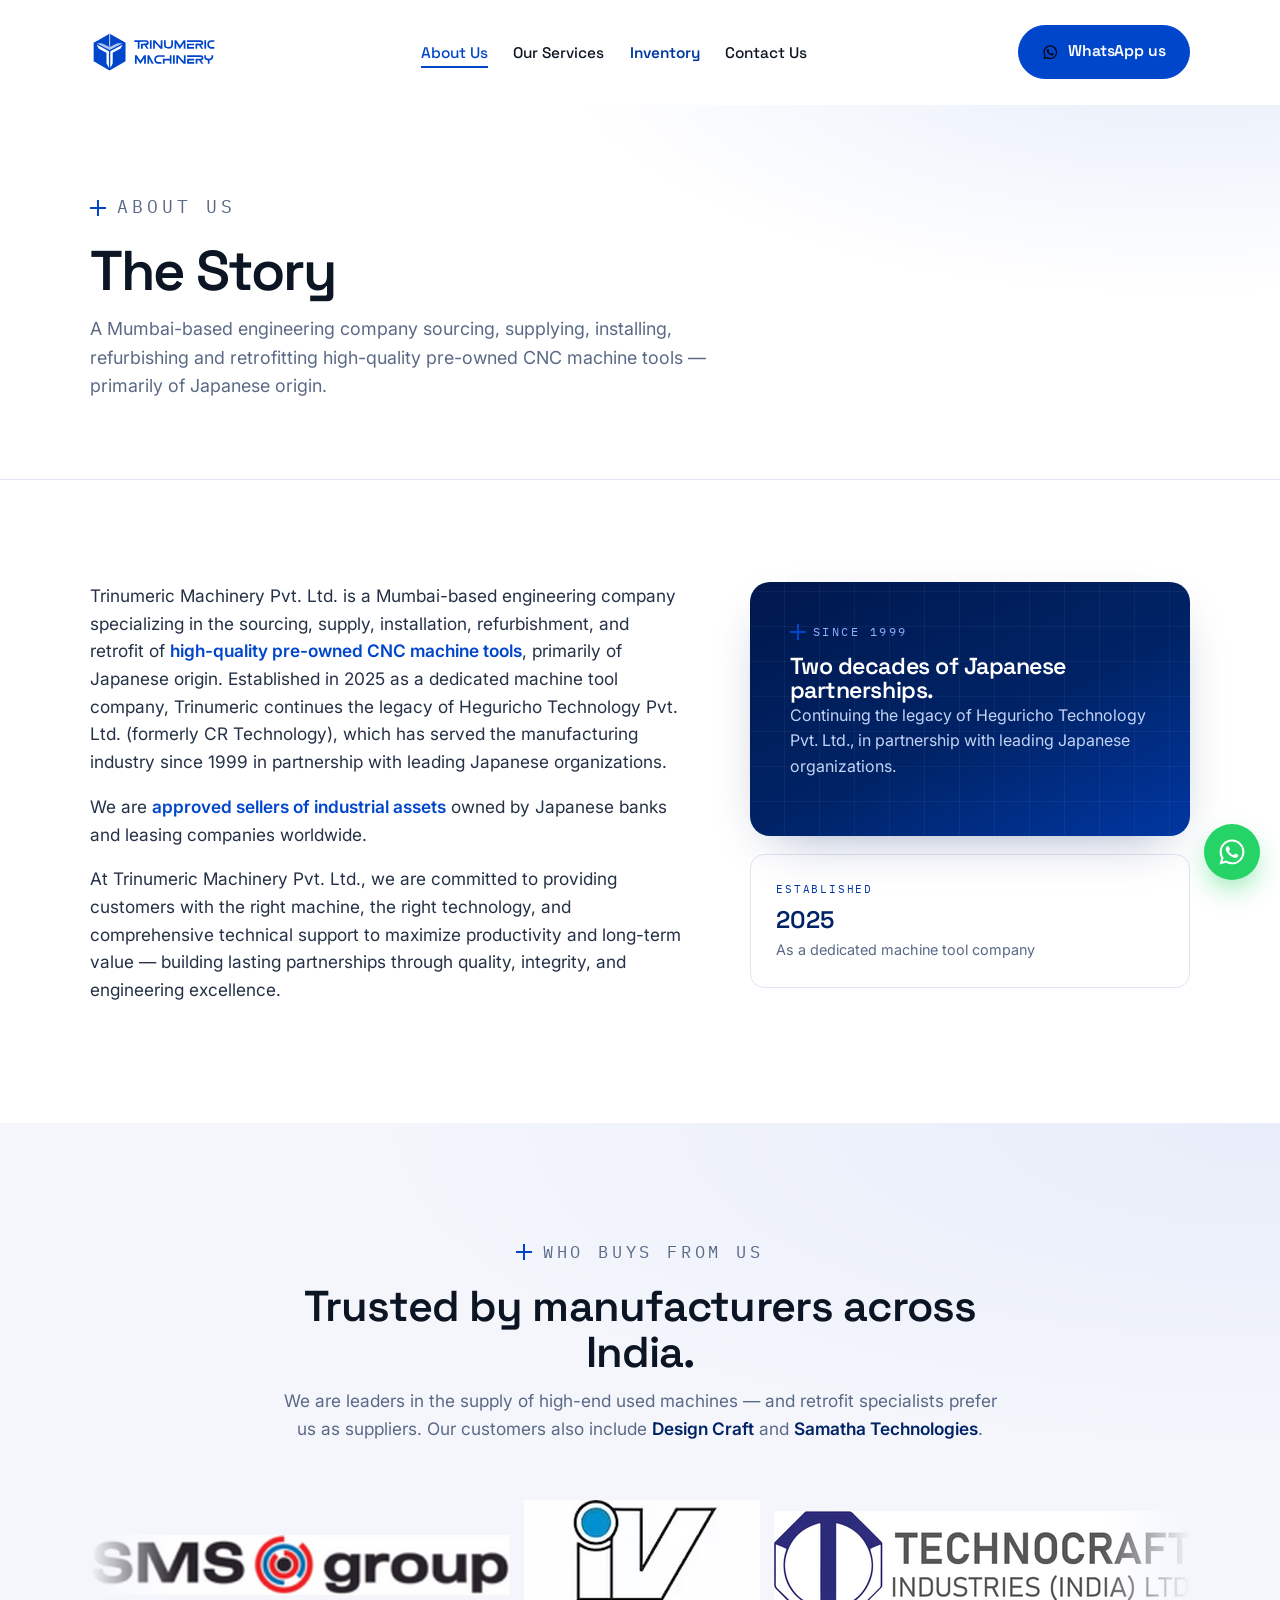
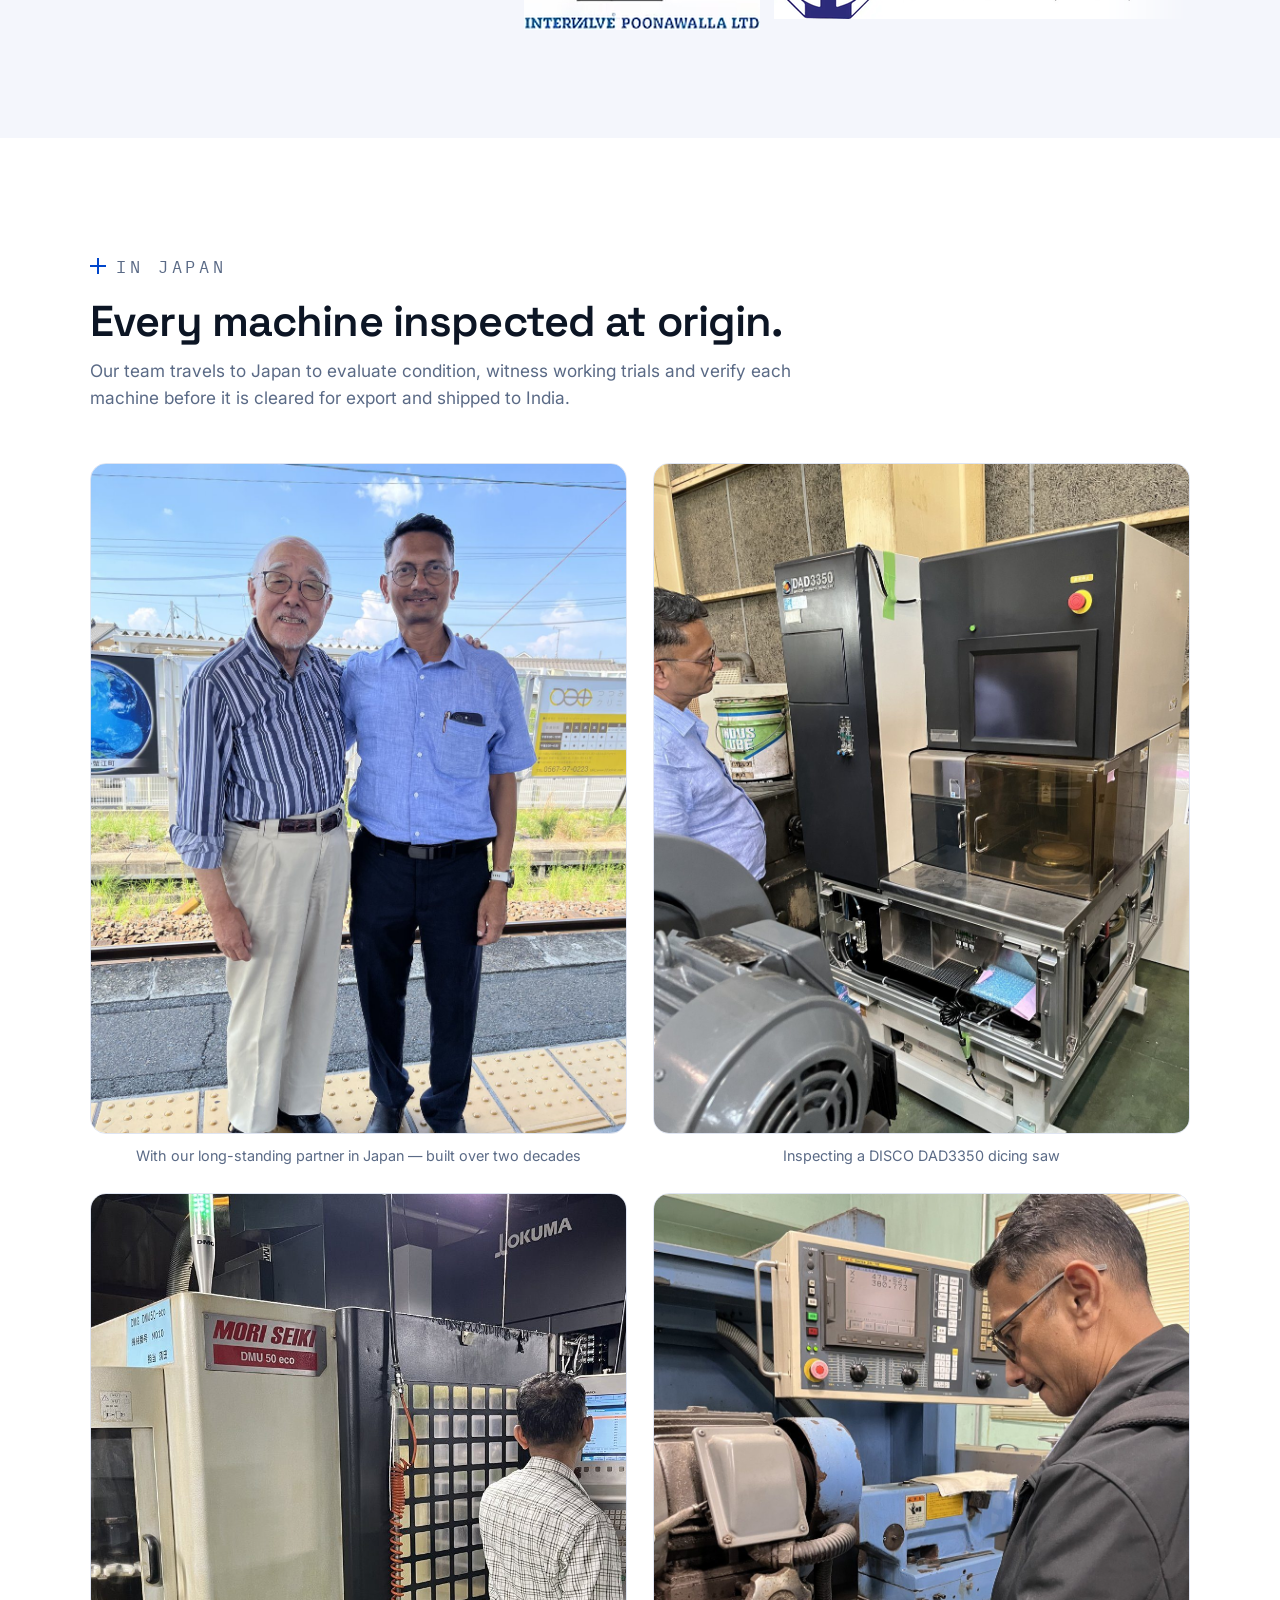
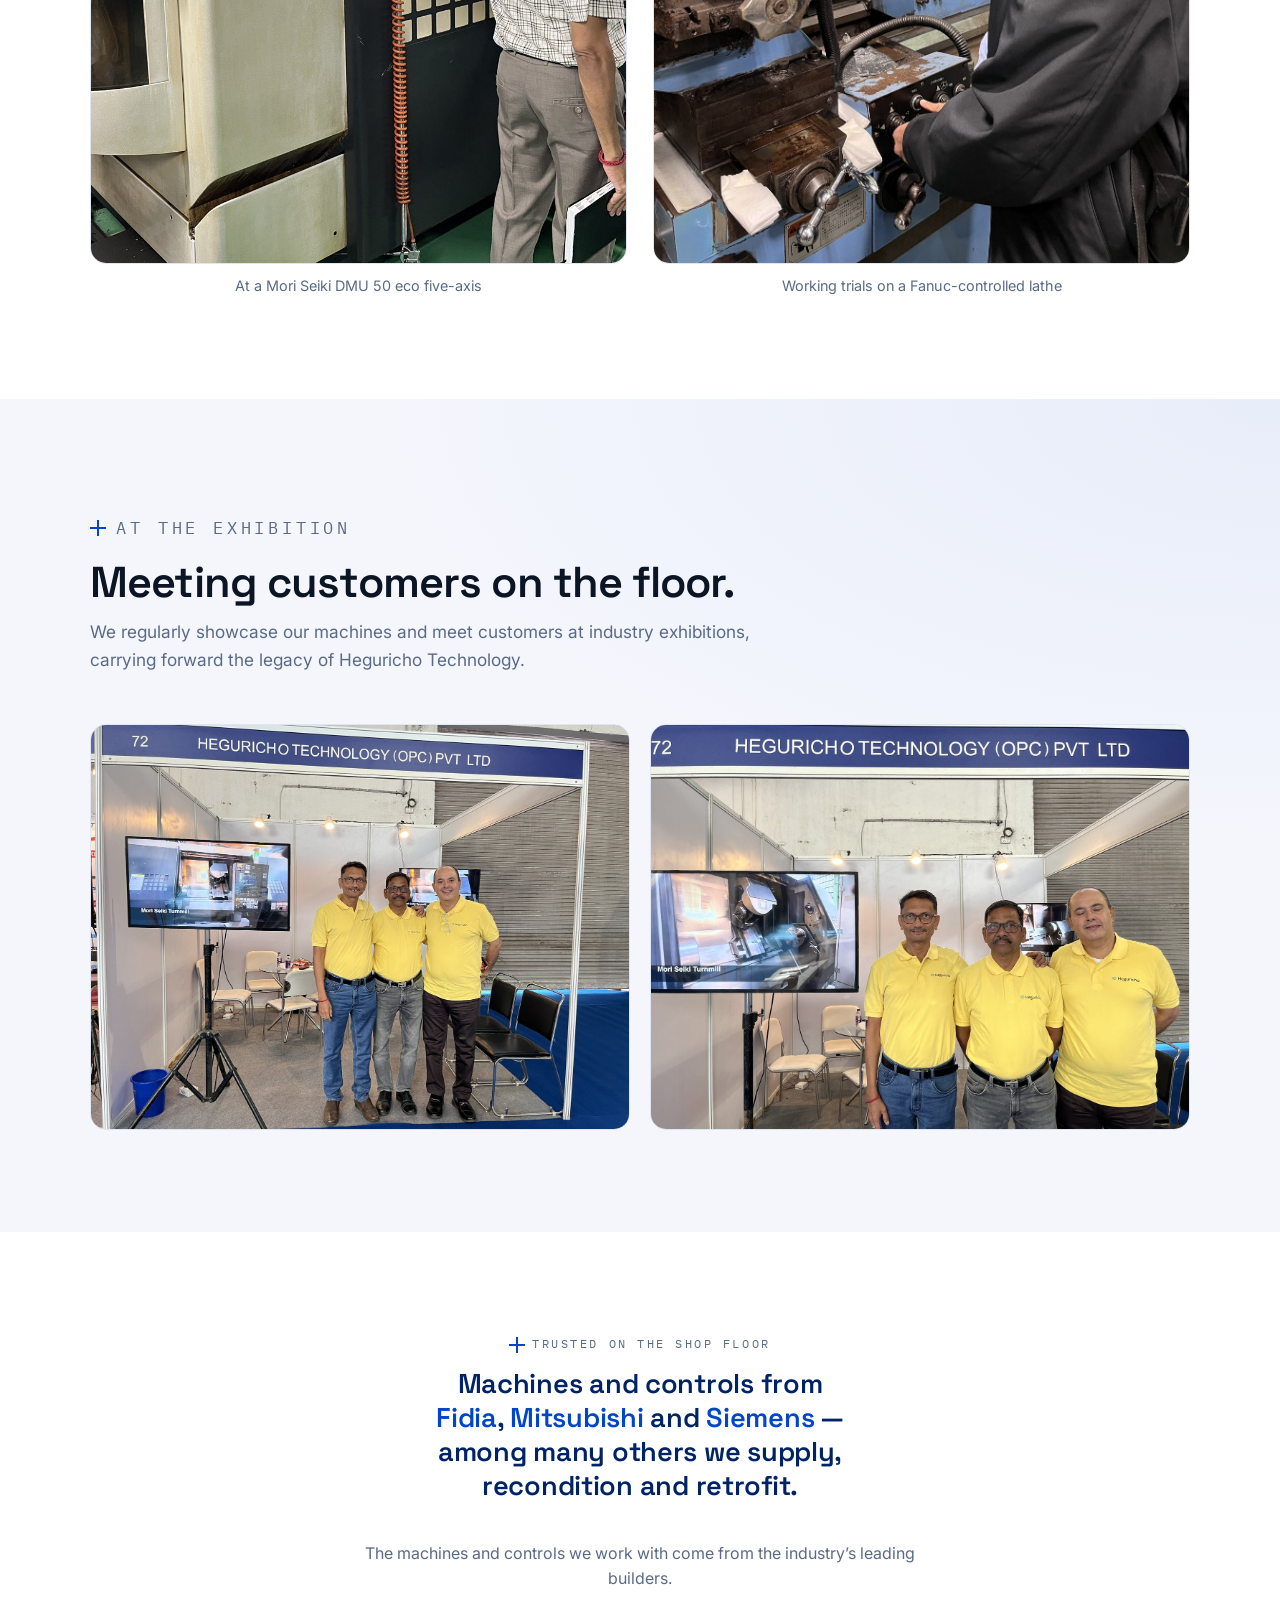
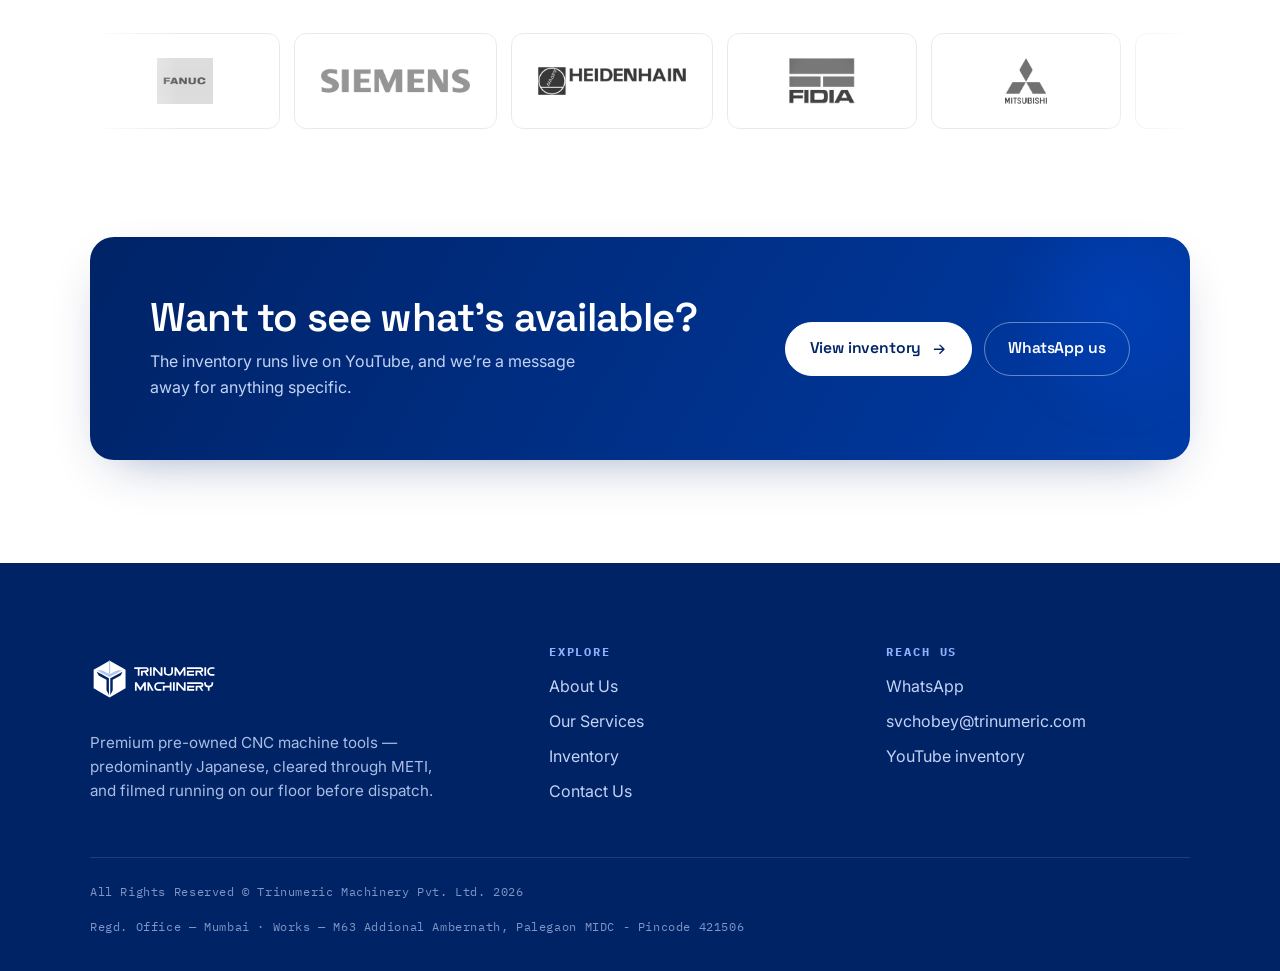
==== commit 52fa7e29: "Add files via upload" ====
--- a/about.html
+++ b/about.html
@@ -371,4 +371,4 @@
   *{animation:none!important;transition:none!important;scroll-behavior:auto}
   .draw{stroke-dashoffset:0}.fade-up,.hero-grid *{opacity:1;transform:none}
 }
-</style></head><body><header class="nav" id="nav"><div class="wrap"><div class="nav-inner"><a class="brand" href="index.html" aria-label="Trinumeric Machinery — home"><img src="images/Blogo.svg" alt="Trinumeric Machinery" onerror="this.style.display='none';this.nextElementSibling.style.display='flex';"><span class="brand-fallback" style="display:none"><i class="tick"></i>TRI<b>NUMERIC</b></span></a><ul class="nav-links"><li><a href="about.html" class="active">About Us</a></li><li><a href="services.html">Our Services</a></li><li><a href="inventory.html" class="inv">Inventory</a></li><li><a href="contactus.html">Contact Us</a></li></ul><a class="btn btn--orange nav-cta" href="https://wa.link/kkmf4v" target="_blank" rel="noopener"><svg viewBox="0 0 24 24" aria-hidden="true"><path d="M19.05 4.91A9.82 9.82 0 0012.04 2C6.58 2 2.13 6.45 2.13 11.91c0 1.75.46 3.45 1.32 4.95L2 22l5.25-1.38a9.9 9.9 0 004.78 1.22h.01c5.46 0 9.9-4.45 9.9-9.91 0-2.65-1.03-5.14-2.9-7.02zM12.04 20.15c-1.48 0-2.93-.4-4.2-1.15l-.3-.18-3.12.82.83-3.04-.2-.31a8.2 8.2 0 01-1.26-4.38c0-4.54 3.7-8.24 8.25-8.24 2.2 0 4.27.86 5.82 2.42a8.18 8.18 0 012.41 5.83c0 4.54-3.7 8.4-8.06 8.4zm4.52-6.16c-.25-.12-1.47-.72-1.69-.81-.23-.08-.39-.12-.56.12-.16.25-.64.81-.79.98-.14.16-.29.18-.54.06-.25-.12-1.05-.39-1.99-1.23-.74-.66-1.23-1.47-1.38-1.72-.14-.25-.02-.38.11-.51.11-.11.25-.29.37-.43.13-.15.17-.25.25-.42.08-.16.04-.31-.02-.43-.06-.12-.56-1.34-.76-1.84-.2-.48-.4-.42-.56-.42l-.48-.01c-.16 0-.43.06-.66.31-.22.25-.86.85-.86 2.07 0 1.22.89 2.4 1.01 2.56.12.16 1.75 2.67 4.25 3.74.59.26 1.05.41 1.41.52.59.19 1.13.16 1.56.1.48-.07 1.47-.6 1.68-1.18.21-.58.21-1.07.14-1.18-.06-.11-.22-.17-.47-.29z"/></svg>WhatsApp us</a><button class="nav-toggle" aria-label="Open menu" onclick="openMenu()"><svg viewBox="0 0 24 24" aria-hidden="true"><path d="M3 6h18M3 12h18M3 18h18" fill="none" stroke="currentColor" stroke-width="2" stroke-linecap="round"/></svg></button></div></div></header><div class="mmenu" id="mmenu"><div class="mmenu-top"><a class="brand" href="index.html" aria-label="Trinumeric Machinery — home"><img src="images/logo_d.svg" alt="Trinumeric Machinery" onerror="this.style.display='none';this.nextElementSibling.style.display='flex';"><span class="brand-fallback" style="display:none"><i class="tick"></i>TRI<b>NUMERIC</b></span></a><button class="mmenu-close" aria-label="Close menu" onclick="closeMenu()"><svg viewBox="0 0 24 24" aria-hidden="true"><path d="M6 6l12 12M18 6L6 18" fill="none" stroke="currentColor" stroke-width="2" stroke-linecap="round"/></svg></button></div><nav><a href="about.html">About Us</a><a href="services.html">Our Services</a><a href="inventory.html" class="inv">Inventory</a><a href="contactus.html">Contact Us</a></nav><div class="mmenu-foot">TRINUMERIC MACHINERY PVT. LTD.<br><a href="https://wa.link/kkmf4v" target="_blank" rel="noopener">WhatsApp</a> · <a href="mailto:svchobey@trinumeric.com">svchobey@trinumeric.com</a></div></div><section class="pagehead"><div class="wrap"><p class="eyebrow">About us</p><h1>The Story</h1><p>A Mumbai-based engineering company sourcing, supplying, installing, refurbishing and retrofitting high-quality pre-owned CNC machine tools &mdash; primarily of Japanese origin.</p></div></section><section class="section"><div class="wrap" style="display:grid;grid-template-columns:1.15fr .85fr;gap:clamp(30px,5vw,64px);align-items:start"><div class="prose"><p>Trinumeric Machinery Pvt. Ltd. is a Mumbai-based engineering company specializing in the sourcing, supply, installation, refurbishment, and retrofit of <span class="hl">high-quality pre-owned CNC machine tools</span>, primarily of Japanese origin. Established in 2025 as a dedicated machine tool company, Trinumeric continues the legacy of Heguricho Technology Pvt. Ltd. (formerly CR Technology), which has served the manufacturing industry since 1999 in partnership with leading Japanese organizations.</p><p>We are <span class="hl">approved sellers of industrial assets</span> owned by Japanese banks and leasing companies worldwide.</p><p>At Trinumeric Machinery Pvt. Ltd., we are committed to providing customers with the right machine, the right technology, and comprehensive technical support to maximize productivity and long-term value &mdash; building lasting partnerships through quality, integrity, and engineering excellence.</p></div><aside><div class="panel"><p class="eyebrow">Since 1999</p><h3 style="font-size:1.45rem">Two decades of Japanese partnerships.</h3><p>Continuing the legacy of Heguricho Technology Pvt. Ltd., in partnership with leading Japanese organizations.</p></div><div class="spec" style="border:1px solid var(--line);border-radius:14px;margin-top:18px;border-left:1px solid var(--line)"><div class="k">Established</div><div class="v">2025</div><div class="n">As a dedicated machine tool company</div></div></aside></div></section><section class="section section--paper"><div class="wrap"><div class="shead shead--wide" style="text-align:center;margin-inline:auto"><p class="eyebrow" style="justify-content:center">Who buys from us</p><h2>Trusted by manufacturers across India.</h2><p style="margin-inline:auto">We are leaders in the supply of high-end used machines &mdash; and retrofit specialists prefer us as suppliers. Our customers also include <strong style="color:var(--navy);font-weight:600">Design Craft</strong> and <strong style="color:var(--navy);font-weight:600">Samatha Technologies</strong>.</p></div><div class="marquee cmq"><div class="marquee-track" style="animation-duration:42s"><div class="cl"><img src="images/client-sms-group.png" alt="SMS Group" loading="lazy"></div><div class="cl"><img src="images/client-intervalave-poonawala.png" alt="Intervalave Poonawala" loading="lazy"></div><div class="cl"><img src="images/client-technocraft-murbad.png" alt="Technocraft, Murbad" loading="lazy"></div><div class="cl"><img src="images/client-nttf-mumbai-c-o-technocraft.png" alt="NTTF, Mumbai (C/O Technocraft)" loading="lazy"></div><div class="cl"><img src="images/client-esmech-sms-group.png" alt="ESMECH - SMS Group" loading="lazy"></div><div class="cl"><img src="images/client-sms-group.png" alt="SMS Group" loading="lazy"></div><div class="cl"><img src="images/client-intervalave-poonawala.png" alt="Intervalave Poonawala" loading="lazy"></div><div class="cl"><img src="images/client-technocraft-murbad.png" alt="Technocraft, Murbad" loading="lazy"></div><div class="cl"><img src="images/client-nttf-mumbai-c-o-technocraft.png" alt="NTTF, Mumbai (C/O Technocraft)" loading="lazy"></div><div class="cl"><img src="images/client-esmech-sms-group.png" alt="ESMECH - SMS Group" loading="lazy"></div></div></div></div></section><section class="section"><div class="wrap"><div class="shead shead--wide"><p class="eyebrow">In Japan</p><h2>Every machine inspected at origin.</h2><p>Our team travels to Japan to evaluate condition, witness working trials and verify each machine before it is cleared for export and shipped to India.</p></div><div class="agrid2x2"><div><div class="amedia"><img src="images/founder-partner-japan.jpg" alt="With our long-standing partner in Japan" loading="lazy" style="aspect-ratio:4/5" onerror="this.style.display='none';this.nextElementSibling.style.display='flex';"><div class="ph-fb" style="display:none"><span class="tag">Japan</span><span style="align-self:flex-end;color:#9fb0d3"><svg viewBox="0 0 24 24" aria-hidden="true"><path d="M3 7l9-4 9 4-9 4-9-4zm0 0v10l9 4 9-4V7" fill="none" stroke="currentColor" stroke-width="1.8" stroke-linejoin="round"/></svg></span></div></div><p class="acap">With our long-standing partner in Japan &mdash; built over two decades</p></div><div><div class="amedia"><img src="images/inspection-dicing-saw.jpg" alt="Inspecting a DISCO DAD3350 dicing saw" loading="lazy" style="aspect-ratio:4/5" onerror="this.style.display='none';this.nextElementSibling.style.display='flex';"><div class="ph-fb" style="display:none"><span class="tag">Inspection</span><span style="align-self:flex-end;color:#9fb0d3"><svg viewBox="0 0 24 24" aria-hidden="true"><path d="M3 7l9-4 9 4-9 4-9-4zm0 0v10l9 4 9-4V7" fill="none" stroke="currentColor" stroke-width="1.8" stroke-linejoin="round"/></svg></span></div></div><p class="acap">Inspecting a DISCO DAD3350 dicing saw</p></div><div><div class="amedia"><img src="images/inspection-mori-seiki.jpg" alt="At a Mori Seiki DMU 50 eco five-axis" loading="lazy" style="aspect-ratio:4/5" onerror="this.style.display='none';this.nextElementSibling.style.display='flex';"><div class="ph-fb" style="display:none"><span class="tag">Inspection</span><span style="align-self:flex-end;color:#9fb0d3"><svg viewBox="0 0 24 24" aria-hidden="true"><path d="M3 7l9-4 9 4-9 4-9-4zm0 0v10l9 4 9-4V7" fill="none" stroke="currentColor" stroke-width="1.8" stroke-linejoin="round"/></svg></span></div></div><p class="acap">At a Mori Seiki DMU 50 eco five-axis</p></div><div><div class="amedia"><img src="images/inspection-cnc-lathe.jpg" alt="Working trials on a Fanuc-controlled lathe" loading="lazy" style="aspect-ratio:4/5" onerror="this.style.display='none';this.nextElementSibling.style.display='flex';"><div class="ph-fb" style="display:none"><span class="tag">Trial</span><span style="align-self:flex-end;color:#9fb0d3"><svg viewBox="0 0 24 24" aria-hidden="true"><path d="M3 7l9-4 9 4-9 4-9-4zm0 0v10l9 4 9-4V7" fill="none" stroke="currentColor" stroke-width="1.8" stroke-linejoin="round"/></svg></span></div></div><p class="acap">Working trials on a Fanuc-controlled lathe</p></div></div></div></section><section class="section section--paper"><div class="wrap"><div class="shead shead--wide"><p class="eyebrow">At the exhibition</p><h2>Meeting customers on the floor.</h2><p>We regularly showcase our machines and meet customers at industry exhibitions, carrying forward the legacy of Heguricho Technology.</p></div><div class="agrid2"><div><div class="amedia"><img src="images/team-exhibition-1.jpg" alt="Our team at an industry exhibition" loading="lazy" style="aspect-ratio:4/3" onerror="this.style.display='none';this.nextElementSibling.style.display='flex';"><div class="ph-fb" style="display:none"><span class="tag">Exhibition</span><span style="align-self:flex-end;color:#9fb0d3"><svg viewBox="0 0 24 24" aria-hidden="true"><path d="M3 7l9-4 9 4-9 4-9-4zm0 0v10l9 4 9-4V7" fill="none" stroke="currentColor" stroke-width="1.8" stroke-linejoin="round"/></svg></span></div></div></div><div><div class="amedia"><img src="images/team-exhibition-2.jpg" alt="Our team at an industry exhibition" loading="lazy" style="aspect-ratio:4/3" onerror="this.style.display='none';this.nextElementSibling.style.display='flex';"><div class="ph-fb" style="display:none"><span class="tag">Exhibition</span><span style="align-self:flex-end;color:#9fb0d3"><svg viewBox="0 0 24 24" aria-hidden="true"><path d="M3 7l9-4 9 4-9 4-9-4zm0 0v10l9 4 9-4V7" fill="none" stroke="currentColor" stroke-width="1.8" stroke-linejoin="round"/></svg></span></div></div></div></div></div></section><section class="section"><div class="wrap clients"><p class="eyebrow gap" style="justify-content:center">Trusted on the shop floor</p><p class="named">Machines and controls from <u>Fidia</u>, <u>Mitsubishi</u> and <u>Siemens</u> &mdash; among many others we supply, recondition and retrofit.</p><p style="color:var(--steel);max-width:60ch;margin:0 auto 2.2em">The machines and controls we work with come from the industry&rsquo;s leading builders.</p><div class="marquee"><div class="marquee-track"><div class="lg"><img src="images/brand-fanuc.png" alt="Fanuc" loading="lazy"></div><div class="lg"><img src="images/brand-siemens.png" alt="Siemens" loading="lazy"></div><div class="lg"><img src="images/brand-heidenhain.png" alt="Heidenhain" loading="lazy"></div><div class="lg"><img src="images/brand-fidia.png" alt="Fidia" loading="lazy"></div><div class="lg"><img src="images/brand-mitsubishi.png" alt="Mitsubishi" loading="lazy"></div><div class="lg"><img src="images/brand-mazak.png" alt="Mazak" loading="lazy"></div><div class="lg"><img src="images/brand-makino.png" alt="Makino" loading="lazy"></div><div class="lg"><img src="images/brand-okuma.png" alt="Okuma" loading="lazy"></div><div class="lg"><img src="images/brand-fanuc.png" alt="Fanuc" loading="lazy"></div><div class="lg"><img src="images/brand-siemens.png" alt="Siemens" loading="lazy"></div><div class="lg"><img src="images/brand-heidenhain.png" alt="Heidenhain" loading="lazy"></div><div class="lg"><img src="images/brand-fidia.png" alt="Fidia" loading="lazy"></div><div class="lg"><img src="images/brand-mitsubishi.png" alt="Mitsubishi" loading="lazy"></div><div class="lg"><img src="images/brand-mazak.png" alt="Mazak" loading="lazy"></div><div class="lg"><img src="images/brand-makino.png" alt="Makino" loading="lazy"></div><div class="lg"><img src="images/brand-okuma.png" alt="Okuma" loading="lazy"></div></div></div></div></section><section class="section" style="padding-top:0"><div class="wrap"><div class="ctaband"><div><h2>Want to see what&rsquo;s available?</h2><p>The inventory runs live on YouTube, and we&rsquo;re a message away for anything specific.</p></div><div class="btns"><a class="btn" style="background:#fff;color:var(--navy);border-color:#fff" href="inventory.html">View inventory <svg viewBox="0 0 24 24" aria-hidden="true"><path d="M5 12h14M13 6l6 6-6 6" fill="none" stroke="currentColor" stroke-width="2" stroke-linecap="round" stroke-linejoin="round"/></svg></a><a class="btn btn--ghost" style="color:#fff;border-color:rgba(255,255,255,.4)" href="https://wa.link/kkmf4v" target="_blank" rel="noopener">WhatsApp us</a></div></div></div></section><footer class="foot"><div class="wrap"><div class="foot-grid"><div><a class="brand" style="margin-bottom:16px" href="index.html" aria-label="Trinumeric Machinery — home"><img src="images/logo_d.svg" alt="Trinumeric Machinery" onerror="this.style.display='none';this.nextElementSibling.style.display='flex';"><span class="brand-fallback" style="display:none"><i class="tick"></i>TRI<b>NUMERIC</b></span></a><p>Premium pre-owned CNC machine tools — predominantly Japanese, cleared through METI, and filmed running on our floor before dispatch.</p></div><div><h4>Explore</h4><ul><li><a href="about.html">About Us</a></li><li><a href="services.html">Our Services</a></li><li><a href="inventory.html">Inventory</a></li><li><a href="contactus.html">Contact Us</a></li></ul></div><div><h4>Reach us</h4><ul><li><a href="https://wa.link/kkmf4v" target="_blank" rel="noopener">WhatsApp</a></li><li><a href="mailto:svchobey@trinumeric.com">svchobey@trinumeric.com</a></li><li><a href="https://www.youtube.com/@TrinumericMachinery" target="_blank" rel="noopener">YouTube inventory</a></li></ul></div></div><div class="foot-bottom"><span>All Rights Reserved &copy; Trinumeric Machinery Pvt. Ltd. 2026</span><span>Regd. Office — Mumbai &middot; Works — M63 Addional Ambernath, Palegaon MIDC - Pincode 421506</span></div></div></footer><a class="wa-float" href="https://wa.link/kkmf4v" target="_blank" rel="noopener" aria-label="Chat on WhatsApp"><svg viewBox="0 0 24 24" aria-hidden="true"><path d="M19.05 4.91A9.82 9.82 0 0012.04 2C6.58 2 2.13 6.45 2.13 11.91c0 1.75.46 3.45 1.32 4.95L2 22l5.25-1.38a9.9 9.9 0 004.78 1.22h.01c5.46 0 9.9-4.45 9.9-9.91 0-2.65-1.03-5.14-2.9-7.02zM12.04 20.15c-1.48 0-2.93-.4-4.2-1.15l-.3-.18-3.12.82.83-3.04-.2-.31a8.2 8.2 0 01-1.26-4.38c0-4.54 3.7-8.24 8.25-8.24 2.2 0 4.27.86 5.82 2.42a8.18 8.18 0 012.41 5.83c0 4.54-3.7 8.4-8.06 8.4zm4.52-6.16c-.25-.12-1.47-.72-1.69-.81-.23-.08-.39-.12-.56.12-.16.25-.64.81-.79.98-.14.16-.29.18-.54.06-.25-.12-1.05-.39-1.99-1.23-.74-.66-1.23-1.47-1.38-1.72-.14-.25-.02-.38.11-.51.11-.11.25-.29.37-.43.13-.15.17-.25.25-.42.08-.16.04-.31-.02-.43-.06-.12-.56-1.34-.76-1.84-.2-.48-.4-.42-.56-.42l-.48-.01c-.16 0-.43.06-.66.31-.22.25-.86.85-.86 2.07 0 1.22.89 2.4 1.01 2.56.12.16 1.75 2.67 4.25 3.74.59.26 1.05.41 1.41.52.59.19 1.13.16 1.56.1.48-.07 1.47-.6 1.68-1.18.21-.58.21-1.07.14-1.18-.06-.11-.22-.17-.47-.29z"/></svg></a><button class="totop" id="totop" aria-label="Back to top" onclick="top()"><svg viewBox="0 0 24 24" aria-hidden="true"><path d="M12 19V5M6 11l6-6 6 6" fill="none" stroke="currentColor" stroke-width="2" stroke-linecap="round" stroke-linejoin="round"/></svg></button><script>var n=document.getElementById("nav"),t=document.getElementById("totop");function sc(){var y=window.scrollY;n.classList.toggle("scrolled",y>8);t.classList.toggle("show",y>500);}window.addEventListener("scroll",sc);sc();function openMenu(){document.getElementById("mmenu").classList.add("open");document.body.style.overflow="hidden";}function closeMenu(){document.getElementById("mmenu").classList.remove("open");document.body.style.overflow="";}function top(){window.scrollTo({top:0,behavior:"smooth"});}document.querySelectorAll(".mmenu nav a").forEach(function(a){a.addEventListener("click",closeMenu);});</script></body></html>+</style></head><body><header class="nav" id="nav"><div class="wrap"><div class="nav-inner"><a class="brand" href="index.html" aria-label="Trinumeric Machinery — home"><img src="images/Blogo.svg" alt="Trinumeric Machinery" onerror="this.style.display='none';this.nextElementSibling.style.display='flex';"><span class="brand-fallback" style="display:none"><i class="tick"></i>TRI<b>NUMERIC</b></span></a><ul class="nav-links"><li><a href="about.html" class="active">About Us</a></li><li><a href="services.html">Our Services</a></li><li><a href="inventory.html" class="inv">Inventory</a></li><li><a href="contactus.html">Contact Us</a></li></ul><a class="btn btn--orange nav-cta" href="https://wa.link/kkmf4v" target="_blank" rel="noopener"><svg viewBox="0 0 24 24" aria-hidden="true"><path d="M19.05 4.91A9.82 9.82 0 0012.04 2C6.58 2 2.13 6.45 2.13 11.91c0 1.75.46 3.45 1.32 4.95L2 22l5.25-1.38a9.9 9.9 0 004.78 1.22h.01c5.46 0 9.9-4.45 9.9-9.91 0-2.65-1.03-5.14-2.9-7.02zM12.04 20.15c-1.48 0-2.93-.4-4.2-1.15l-.3-.18-3.12.82.83-3.04-.2-.31a8.2 8.2 0 01-1.26-4.38c0-4.54 3.7-8.24 8.25-8.24 2.2 0 4.27.86 5.82 2.42a8.18 8.18 0 012.41 5.83c0 4.54-3.7 8.4-8.06 8.4zm4.52-6.16c-.25-.12-1.47-.72-1.69-.81-.23-.08-.39-.12-.56.12-.16.25-.64.81-.79.98-.14.16-.29.18-.54.06-.25-.12-1.05-.39-1.99-1.23-.74-.66-1.23-1.47-1.38-1.72-.14-.25-.02-.38.11-.51.11-.11.25-.29.37-.43.13-.15.17-.25.25-.42.08-.16.04-.31-.02-.43-.06-.12-.56-1.34-.76-1.84-.2-.48-.4-.42-.56-.42l-.48-.01c-.16 0-.43.06-.66.31-.22.25-.86.85-.86 2.07 0 1.22.89 2.4 1.01 2.56.12.16 1.75 2.67 4.25 3.74.59.26 1.05.41 1.41.52.59.19 1.13.16 1.56.1.48-.07 1.47-.6 1.68-1.18.21-.58.21-1.07.14-1.18-.06-.11-.22-.17-.47-.29z"/></svg>WhatsApp us</a><button class="nav-toggle" aria-label="Open menu" type="button"><svg viewBox="0 0 24 24" aria-hidden="true"><path d="M3 6h18M3 12h18M3 18h18" fill="none" stroke="currentColor" stroke-width="2" stroke-linecap="round"/></svg></button></div></div></header><div class="mmenu" id="mmenu"><div class="mmenu-top"><a class="brand" href="index.html" aria-label="Trinumeric Machinery — home"><img src="images/logo_d.svg" alt="Trinumeric Machinery" onerror="this.style.display='none';this.nextElementSibling.style.display='flex';"><span class="brand-fallback" style="display:none"><i class="tick"></i>TRI<b>NUMERIC</b></span></a><button class="mmenu-close" aria-label="Close menu" type="button"><svg viewBox="0 0 24 24" aria-hidden="true"><path d="M6 6l12 12M18 6L6 18" fill="none" stroke="currentColor" stroke-width="2" stroke-linecap="round"/></svg></button></div><nav><a href="about.html">About Us</a><a href="services.html">Our Services</a><a href="inventory.html" class="inv">Inventory</a><a href="contactus.html">Contact Us</a></nav><div class="mmenu-foot">TRINUMERIC MACHINERY PVT. LTD.<br><a href="https://wa.link/kkmf4v" target="_blank" rel="noopener">WhatsApp</a> · <a href="mailto:svchobey@trinumeric.com">svchobey@trinumeric.com</a></div></div><section class="pagehead"><div class="wrap"><p class="eyebrow">About us</p><h1>The Story</h1><p>A Mumbai-based engineering company sourcing, supplying, installing, refurbishing and retrofitting high-quality pre-owned CNC machine tools &mdash; primarily of Japanese origin.</p></div></section><section class="section"><div class="wrap" style="display:grid;grid-template-columns:1.15fr .85fr;gap:clamp(30px,5vw,64px);align-items:start"><div class="prose"><p>Trinumeric Machinery Pvt. Ltd. is a Mumbai-based engineering company specializing in the sourcing, supply, installation, refurbishment, and retrofit of <span class="hl">high-quality pre-owned CNC machine tools</span>, primarily of Japanese origin. Established in 2025 as a dedicated machine tool company, Trinumeric continues the legacy of Heguricho Technology Pvt. Ltd. (formerly CR Technology), which has served the manufacturing industry since 1999 in partnership with leading Japanese organizations.</p><p>We are <span class="hl">approved sellers of industrial assets</span> owned by Japanese banks and leasing companies worldwide.</p><p>At Trinumeric Machinery Pvt. Ltd., we are committed to providing customers with the right machine, the right technology, and comprehensive technical support to maximize productivity and long-term value &mdash; building lasting partnerships through quality, integrity, and engineering excellence.</p></div><aside><div class="panel"><p class="eyebrow">Since 1999</p><h3 style="font-size:1.45rem">Two decades of Japanese partnerships.</h3><p>Continuing the legacy of Heguricho Technology Pvt. Ltd., in partnership with leading Japanese organizations.</p></div><div class="spec" style="border:1px solid var(--line);border-radius:14px;margin-top:18px;border-left:1px solid var(--line)"><div class="k">Established</div><div class="v">2025</div><div class="n">As a dedicated machine tool company</div></div></aside></div></section><section class="section section--paper"><div class="wrap"><div class="shead shead--wide" style="text-align:center;margin-inline:auto"><p class="eyebrow" style="justify-content:center">Who buys from us</p><h2>Trusted by manufacturers across India.</h2><p style="margin-inline:auto">We are leaders in the supply of high-end used machines &mdash; and retrofit specialists prefer us as suppliers. Our customers also include <strong style="color:var(--navy);font-weight:600">Design Craft</strong> and <strong style="color:var(--navy);font-weight:600">Samatha Technologies</strong>.</p></div><div class="marquee cmq"><div class="marquee-track" style="animation-duration:42s"><div class="cl"><img src="images/client-sms-group.png" alt="SMS Group" loading="lazy"></div><div class="cl"><img src="images/client-intervalave-poonawala.png" alt="Intervalave Poonawala" loading="lazy"></div><div class="cl"><img src="images/client-technocraft-murbad.png" alt="Technocraft, Murbad" loading="lazy"></div><div class="cl"><img src="images/client-nttf-mumbai-c-o-technocraft.png" alt="NTTF, Mumbai (C/O Technocraft)" loading="lazy"></div><div class="cl"><img src="images/client-esmech-sms-group.png" alt="ESMECH - SMS Group" loading="lazy"></div><div class="cl"><img src="images/client-sms-group.png" alt="SMS Group" loading="lazy"></div><div class="cl"><img src="images/client-intervalave-poonawala.png" alt="Intervalave Poonawala" loading="lazy"></div><div class="cl"><img src="images/client-technocraft-murbad.png" alt="Technocraft, Murbad" loading="lazy"></div><div class="cl"><img src="images/client-nttf-mumbai-c-o-technocraft.png" alt="NTTF, Mumbai (C/O Technocraft)" loading="lazy"></div><div class="cl"><img src="images/client-esmech-sms-group.png" alt="ESMECH - SMS Group" loading="lazy"></div></div></div></div></section><section class="section"><div class="wrap"><div class="shead shead--wide"><p class="eyebrow">In Japan</p><h2>Every machine inspected at origin.</h2><p>Our team travels to Japan to evaluate condition, witness working trials and verify each machine before it is cleared for export and shipped to India.</p></div><div class="agrid2x2"><div><div class="amedia"><img src="images/founder-partner-japan.jpg" alt="With our long-standing partner in Japan" loading="lazy" style="aspect-ratio:4/5" onerror="this.style.display='none';this.nextElementSibling.style.display='flex';"><div class="ph-fb" style="display:none"><span class="tag">Japan</span><span style="align-self:flex-end;color:#9fb0d3"><svg viewBox="0 0 24 24" aria-hidden="true"><path d="M3 7l9-4 9 4-9 4-9-4zm0 0v10l9 4 9-4V7" fill="none" stroke="currentColor" stroke-width="1.8" stroke-linejoin="round"/></svg></span></div></div><p class="acap">With our long-standing partner in Japan &mdash; built over two decades</p></div><div><div class="amedia"><img src="images/inspection-dicing-saw.jpg" alt="Inspecting a DISCO DAD3350 dicing saw" loading="lazy" style="aspect-ratio:4/5" onerror="this.style.display='none';this.nextElementSibling.style.display='flex';"><div class="ph-fb" style="display:none"><span class="tag">Inspection</span><span style="align-self:flex-end;color:#9fb0d3"><svg viewBox="0 0 24 24" aria-hidden="true"><path d="M3 7l9-4 9 4-9 4-9-4zm0 0v10l9 4 9-4V7" fill="none" stroke="currentColor" stroke-width="1.8" stroke-linejoin="round"/></svg></span></div></div><p class="acap">Inspecting a DISCO DAD3350 dicing saw</p></div><div><div class="amedia"><img src="images/inspection-mori-seiki.jpg" alt="At a Mori Seiki DMU 50 eco five-axis" loading="lazy" style="aspect-ratio:4/5" onerror="this.style.display='none';this.nextElementSibling.style.display='flex';"><div class="ph-fb" style="display:none"><span class="tag">Inspection</span><span style="align-self:flex-end;color:#9fb0d3"><svg viewBox="0 0 24 24" aria-hidden="true"><path d="M3 7l9-4 9 4-9 4-9-4zm0 0v10l9 4 9-4V7" fill="none" stroke="currentColor" stroke-width="1.8" stroke-linejoin="round"/></svg></span></div></div><p class="acap">At a Mori Seiki DMU 50 eco five-axis</p></div><div><div class="amedia"><img src="images/inspection-cnc-lathe.jpg" alt="Working trials on a Fanuc-controlled lathe" loading="lazy" style="aspect-ratio:4/5" onerror="this.style.display='none';this.nextElementSibling.style.display='flex';"><div class="ph-fb" style="display:none"><span class="tag">Trial</span><span style="align-self:flex-end;color:#9fb0d3"><svg viewBox="0 0 24 24" aria-hidden="true"><path d="M3 7l9-4 9 4-9 4-9-4zm0 0v10l9 4 9-4V7" fill="none" stroke="currentColor" stroke-width="1.8" stroke-linejoin="round"/></svg></span></div></div><p class="acap">Working trials on a Fanuc-controlled lathe</p></div></div></div></section><section class="section section--paper"><div class="wrap"><div class="shead shead--wide"><p class="eyebrow">At the exhibition</p><h2>Meeting customers on the floor.</h2><p>We regularly showcase our machines and meet customers at industry exhibitions, carrying forward the legacy of Heguricho Technology.</p></div><div class="agrid2"><div><div class="amedia"><img src="images/team-exhibition-1.jpg" alt="Our team at an industry exhibition" loading="lazy" style="aspect-ratio:4/3" onerror="this.style.display='none';this.nextElementSibling.style.display='flex';"><div class="ph-fb" style="display:none"><span class="tag">Exhibition</span><span style="align-self:flex-end;color:#9fb0d3"><svg viewBox="0 0 24 24" aria-hidden="true"><path d="M3 7l9-4 9 4-9 4-9-4zm0 0v10l9 4 9-4V7" fill="none" stroke="currentColor" stroke-width="1.8" stroke-linejoin="round"/></svg></span></div></div></div><div><div class="amedia"><img src="images/team-exhibition-2.jpg" alt="Our team at an industry exhibition" loading="lazy" style="aspect-ratio:4/3" onerror="this.style.display='none';this.nextElementSibling.style.display='flex';"><div class="ph-fb" style="display:none"><span class="tag">Exhibition</span><span style="align-self:flex-end;color:#9fb0d3"><svg viewBox="0 0 24 24" aria-hidden="true"><path d="M3 7l9-4 9 4-9 4-9-4zm0 0v10l9 4 9-4V7" fill="none" stroke="currentColor" stroke-width="1.8" stroke-linejoin="round"/></svg></span></div></div></div></div></div></section><section class="section"><div class="wrap clients"><p class="eyebrow gap" style="justify-content:center">Trusted on the shop floor</p><p class="named">Machines and controls from <u>Fidia</u>, <u>Mitsubishi</u> and <u>Siemens</u> &mdash; among many others we supply, recondition and retrofit.</p><p style="color:var(--steel);max-width:60ch;margin:0 auto 2.2em">The machines and controls we work with come from the industry&rsquo;s leading builders.</p><div class="marquee"><div class="marquee-track"><div class="lg"><img src="images/brand-fanuc.png" alt="Fanuc" loading="lazy"></div><div class="lg"><img src="images/brand-siemens.png" alt="Siemens" loading="lazy"></div><div class="lg"><img src="images/brand-heidenhain.png" alt="Heidenhain" loading="lazy"></div><div class="lg"><img src="images/brand-fidia.png" alt="Fidia" loading="lazy"></div><div class="lg"><img src="images/brand-mitsubishi.png" alt="Mitsubishi" loading="lazy"></div><div class="lg"><img src="images/brand-mazak.png" alt="Mazak" loading="lazy"></div><div class="lg"><img src="images/brand-makino.png" alt="Makino" loading="lazy"></div><div class="lg"><img src="images/brand-okuma.png" alt="Okuma" loading="lazy"></div><div class="lg"><img src="images/brand-fanuc.png" alt="Fanuc" loading="lazy"></div><div class="lg"><img src="images/brand-siemens.png" alt="Siemens" loading="lazy"></div><div class="lg"><img src="images/brand-heidenhain.png" alt="Heidenhain" loading="lazy"></div><div class="lg"><img src="images/brand-fidia.png" alt="Fidia" loading="lazy"></div><div class="lg"><img src="images/brand-mitsubishi.png" alt="Mitsubishi" loading="lazy"></div><div class="lg"><img src="images/brand-mazak.png" alt="Mazak" loading="lazy"></div><div class="lg"><img src="images/brand-makino.png" alt="Makino" loading="lazy"></div><div class="lg"><img src="images/brand-okuma.png" alt="Okuma" loading="lazy"></div></div></div></div></section><section class="section" style="padding-top:0"><div class="wrap"><div class="ctaband"><div><h2>Want to see what&rsquo;s available?</h2><p>The inventory runs live on YouTube, and we&rsquo;re a message away for anything specific.</p></div><div class="btns"><a class="btn" style="background:#fff;color:var(--navy);border-color:#fff" href="inventory.html">View inventory <svg viewBox="0 0 24 24" aria-hidden="true"><path d="M5 12h14M13 6l6 6-6 6" fill="none" stroke="currentColor" stroke-width="2" stroke-linecap="round" stroke-linejoin="round"/></svg></a><a class="btn btn--ghost" style="color:#fff;border-color:rgba(255,255,255,.4)" href="https://wa.link/kkmf4v" target="_blank" rel="noopener">WhatsApp us</a></div></div></div></section><footer class="foot"><div class="wrap"><div class="foot-grid"><div><a class="brand" style="margin-bottom:16px" href="index.html" aria-label="Trinumeric Machinery — home"><img src="images/logo_d.svg" alt="Trinumeric Machinery" onerror="this.style.display='none';this.nextElementSibling.style.display='flex';"><span class="brand-fallback" style="display:none"><i class="tick"></i>TRI<b>NUMERIC</b></span></a><p>Premium pre-owned CNC machine tools — predominantly Japanese, cleared through METI, and filmed running on our floor before dispatch.</p></div><div><h4>Explore</h4><ul><li><a href="about.html">About Us</a></li><li><a href="services.html">Our Services</a></li><li><a href="inventory.html">Inventory</a></li><li><a href="contactus.html">Contact Us</a></li></ul></div><div><h4>Reach us</h4><ul><li><a href="https://wa.link/kkmf4v" target="_blank" rel="noopener">WhatsApp</a></li><li><a href="mailto:svchobey@trinumeric.com">svchobey@trinumeric.com</a></li><li><a href="https://www.youtube.com/@TrinumericMachinery" target="_blank" rel="noopener">YouTube inventory</a></li></ul></div></div><div class="foot-bottom"><span>All Rights Reserved &copy; Trinumeric Machinery Pvt. Ltd. 2026</span><span>Regd. Office — Mumbai &middot; Works — M63 Addional Ambernath, Palegaon MIDC - Pincode 421506</span></div></div></footer><a class="wa-float" href="https://wa.link/kkmf4v" target="_blank" rel="noopener" aria-label="Chat on WhatsApp"><svg viewBox="0 0 24 24" aria-hidden="true"><path d="M19.05 4.91A9.82 9.82 0 0012.04 2C6.58 2 2.13 6.45 2.13 11.91c0 1.75.46 3.45 1.32 4.95L2 22l5.25-1.38a9.9 9.9 0 004.78 1.22h.01c5.46 0 9.9-4.45 9.9-9.91 0-2.65-1.03-5.14-2.9-7.02zM12.04 20.15c-1.48 0-2.93-.4-4.2-1.15l-.3-.18-3.12.82.83-3.04-.2-.31a8.2 8.2 0 01-1.26-4.38c0-4.54 3.7-8.24 8.25-8.24 2.2 0 4.27.86 5.82 2.42a8.18 8.18 0 012.41 5.83c0 4.54-3.7 8.4-8.06 8.4zm4.52-6.16c-.25-.12-1.47-.72-1.69-.81-.23-.08-.39-.12-.56.12-.16.25-.64.81-.79.98-.14.16-.29.18-.54.06-.25-.12-1.05-.39-1.99-1.23-.74-.66-1.23-1.47-1.38-1.72-.14-.25-.02-.38.11-.51.11-.11.25-.29.37-.43.13-.15.17-.25.25-.42.08-.16.04-.31-.02-.43-.06-.12-.56-1.34-.76-1.84-.2-.48-.4-.42-.56-.42l-.48-.01c-.16 0-.43.06-.66.31-.22.25-.86.85-.86 2.07 0 1.22.89 2.4 1.01 2.56.12.16 1.75 2.67 4.25 3.74.59.26 1.05.41 1.41.52.59.19 1.13.16 1.56.1.48-.07 1.47-.6 1.68-1.18.21-.58.21-1.07.14-1.18-.06-.11-.22-.17-.47-.29z"/></svg></a><button class="totop" id="totop" aria-label="Back to top" type="button"><svg viewBox="0 0 24 24" aria-hidden="true"><path d="M12 19V5M6 11l6-6 6 6" fill="none" stroke="currentColor" stroke-width="2" stroke-linecap="round" stroke-linejoin="round"/></svg></button><script>(function(){var n=document.getElementById("nav"),t=document.getElementById("totop");function sc(){var y=window.scrollY||document.documentElement.scrollTop||0;if(n)n.classList.toggle("scrolled",y>8);if(t)t.classList.toggle("show",y>500);}window.addEventListener("scroll",sc,{passive:true});sc();var mm=document.getElementById("mmenu"),tg=document.querySelector(".nav-toggle"),cl=document.querySelector(".mmenu-close");function open(){if(mm){mm.classList.add("open");document.body.style.overflow="hidden";}}function close(){if(mm){mm.classList.remove("open");document.body.style.overflow="";}}if(tg)tg.addEventListener("click",open);if(cl)cl.addEventListener("click",close);document.addEventListener("keydown",function(e){if(e.key==="Escape")close();});document.querySelectorAll(".mmenu nav a").forEach(function(a){a.addEventListener("click",close);});if(t)t.addEventListener("click",function(){window.scrollTo({top:0,behavior:"smooth"});});})();</script></body></html>
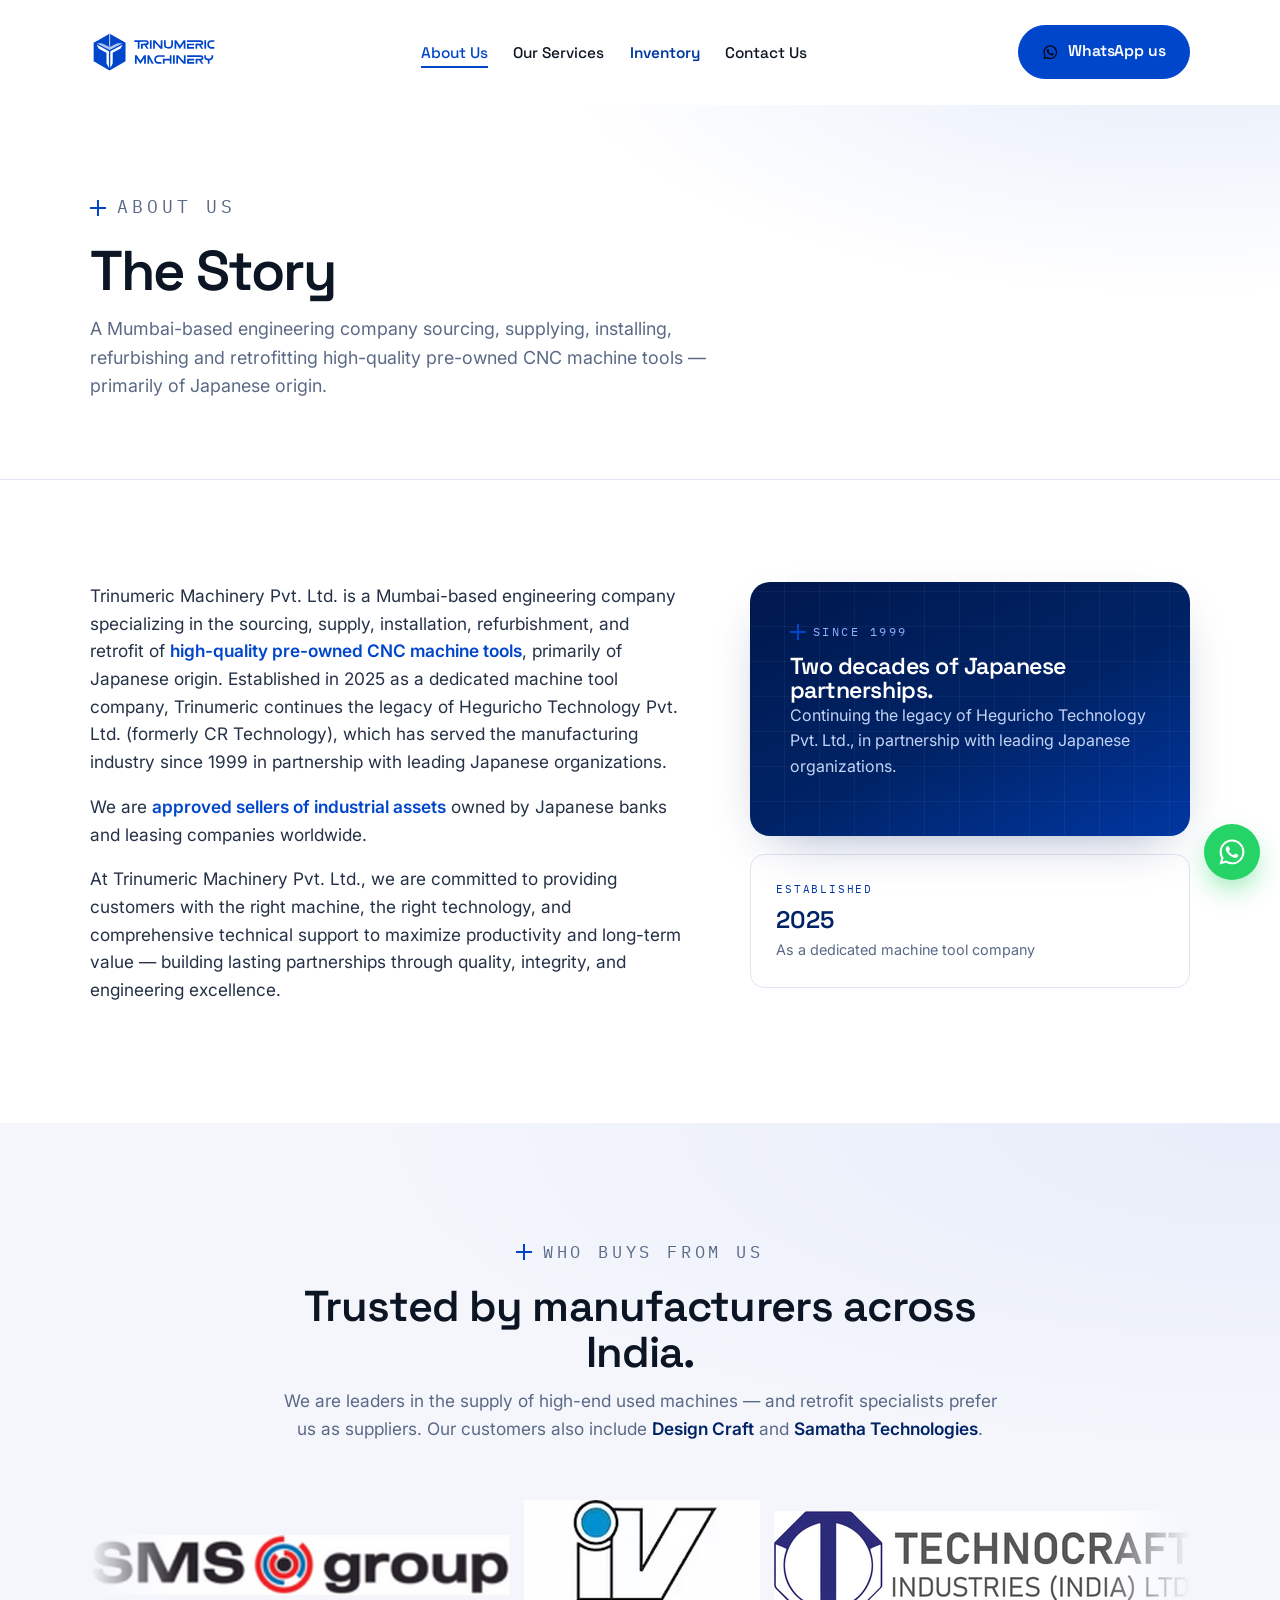
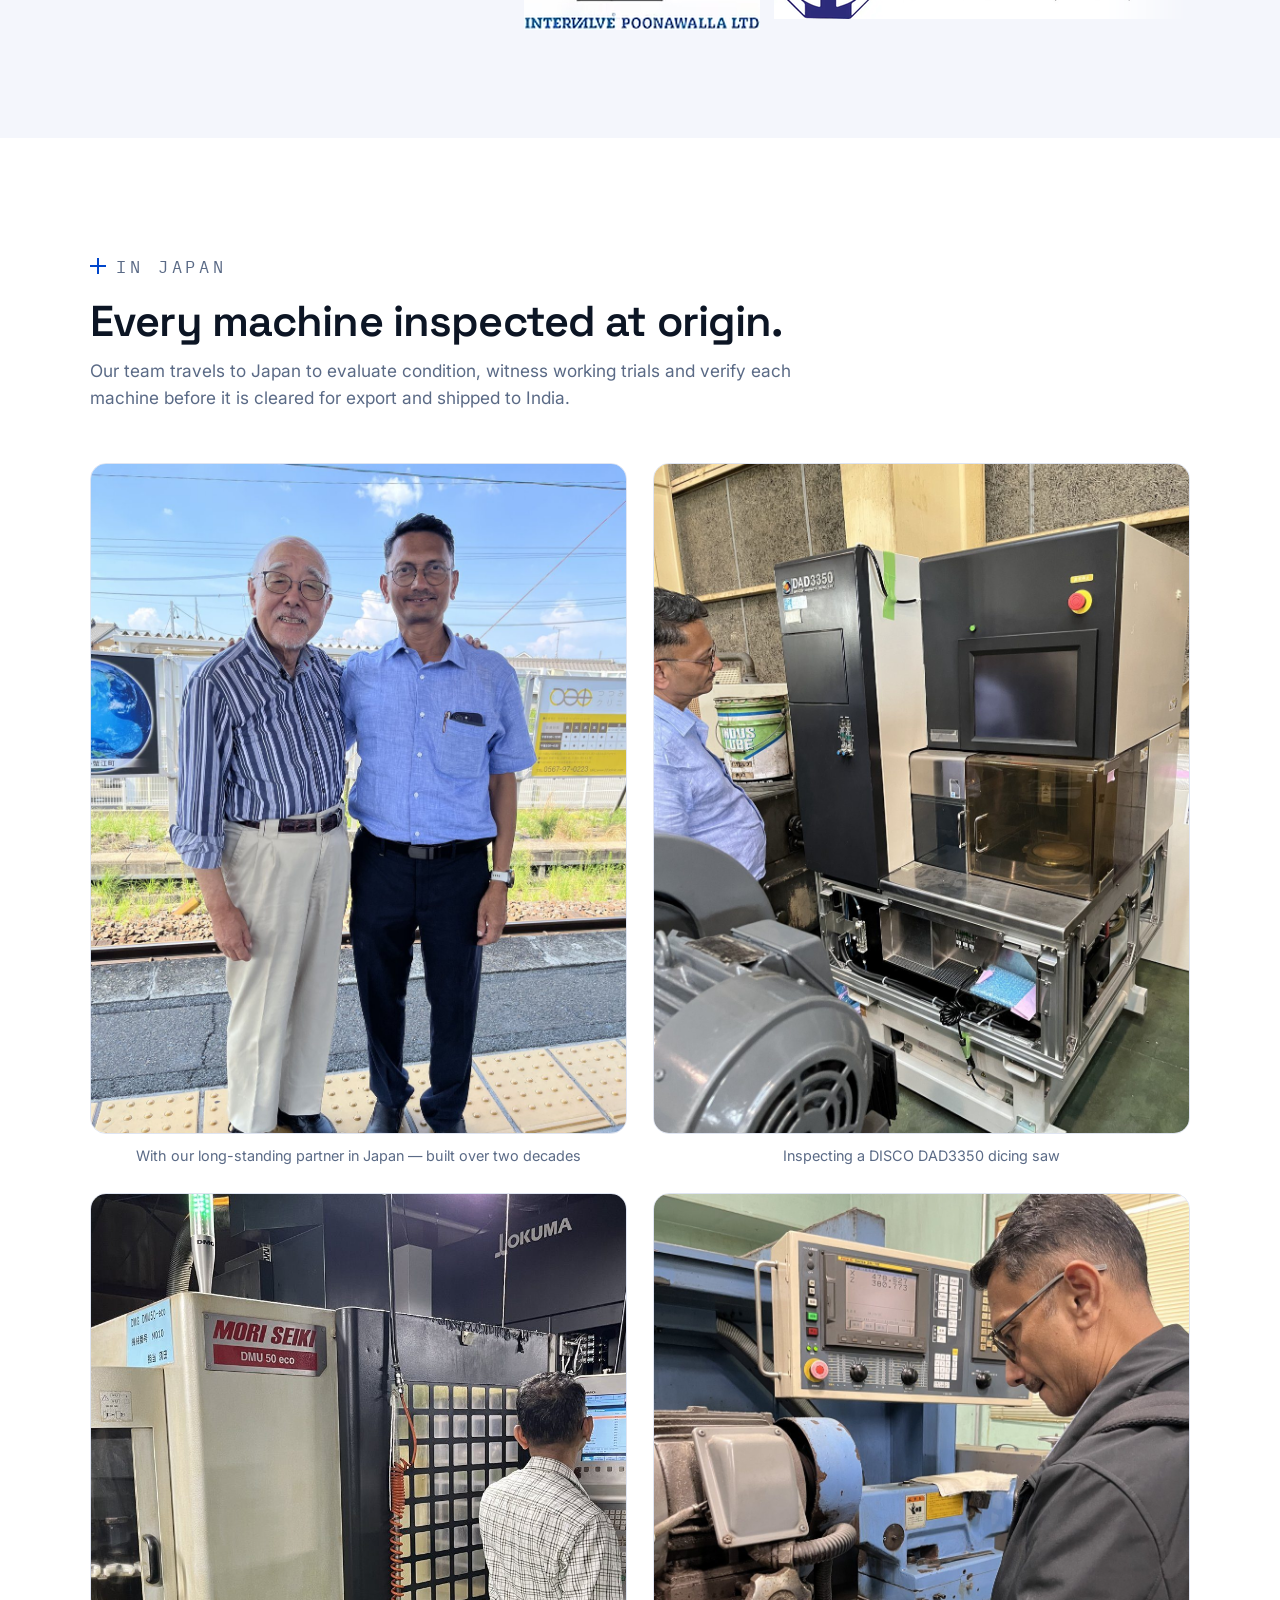
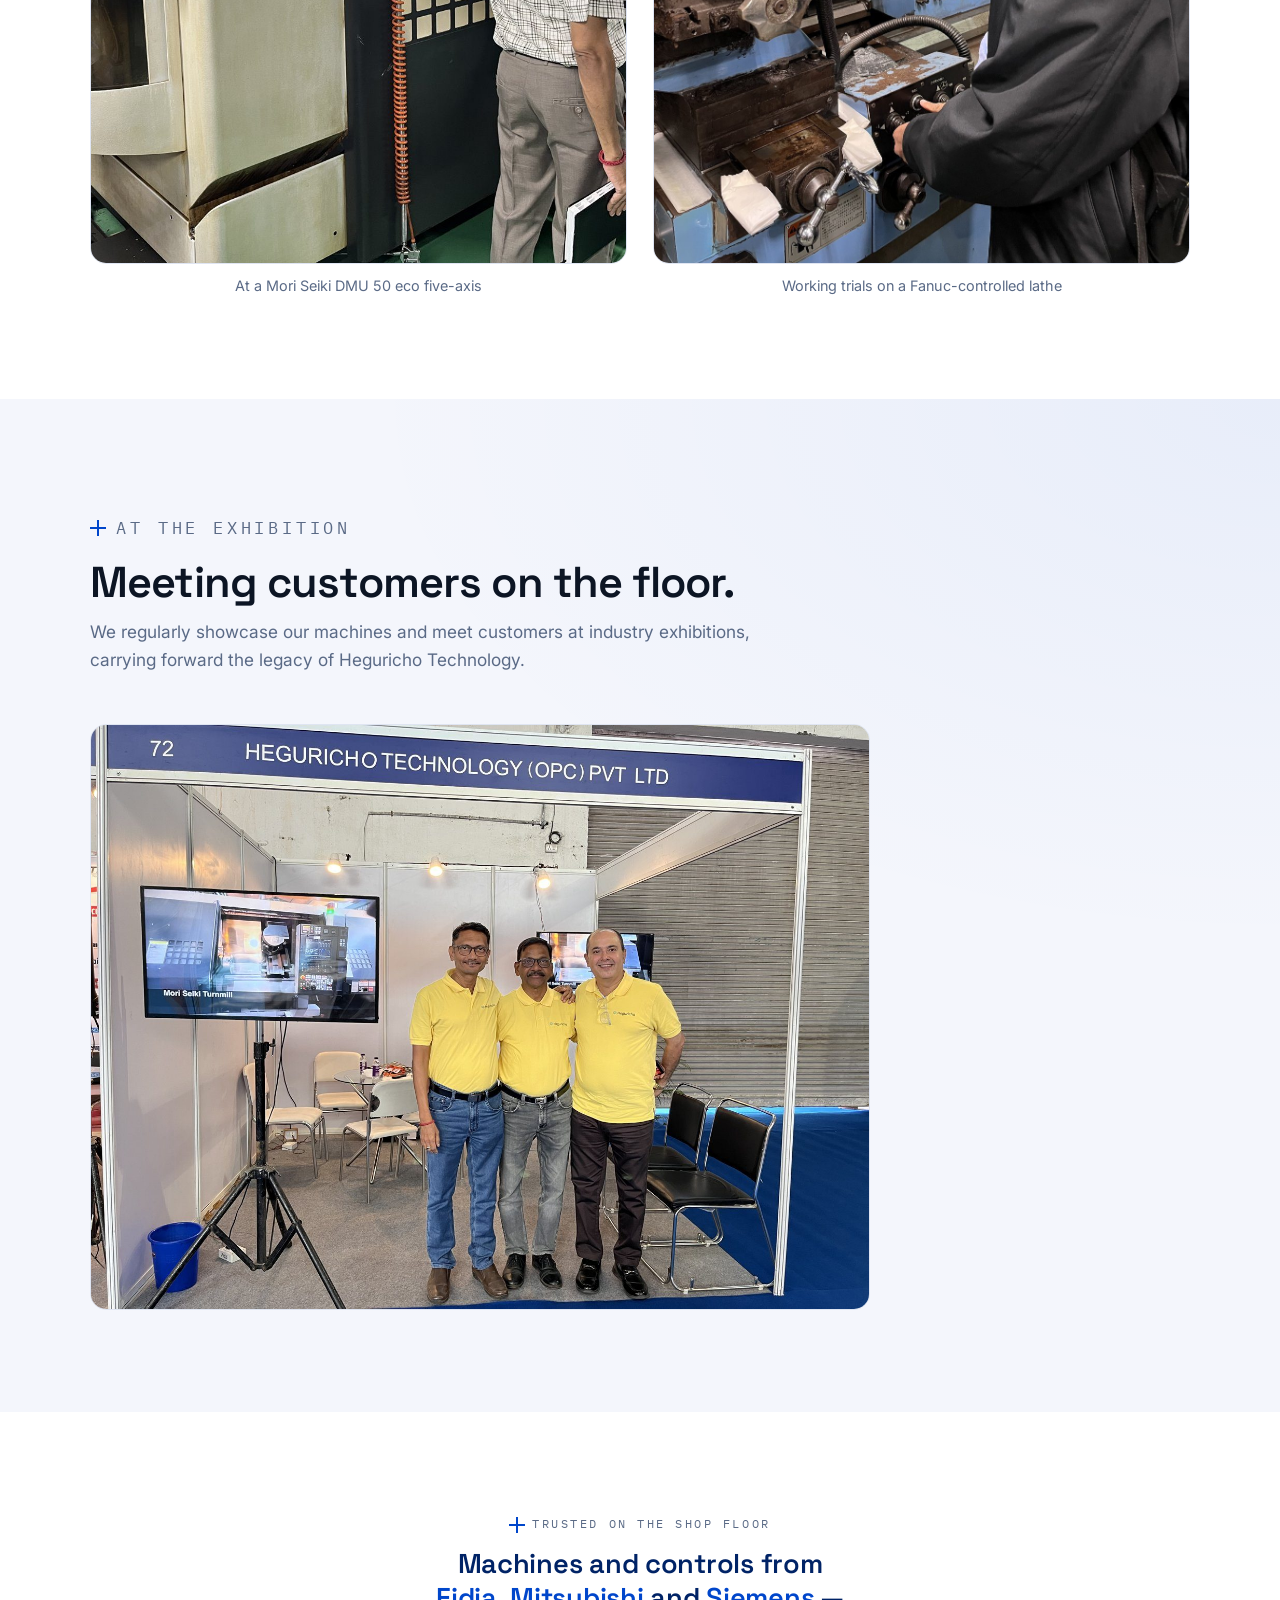
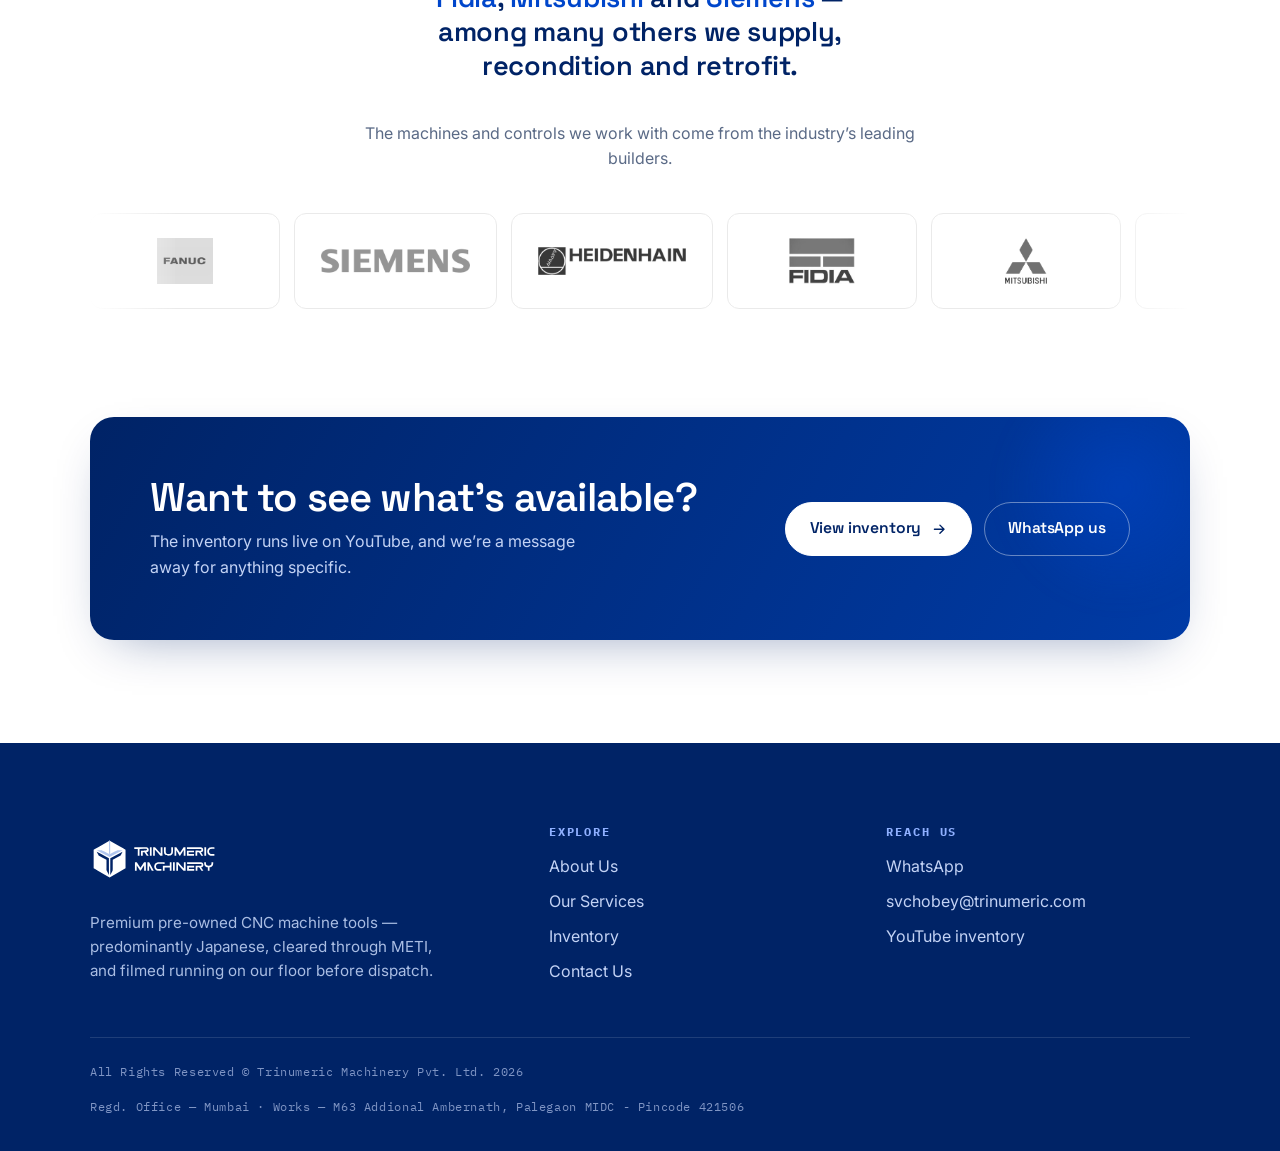
==== commit 2ad75134: "Add files via upload" ====
--- a/about.html
+++ b/about.html
@@ -371,4 +371,4 @@
   *{animation:none!important;transition:none!important;scroll-behavior:auto}
   .draw{stroke-dashoffset:0}.fade-up,.hero-grid *{opacity:1;transform:none}
 }
-</style></head><body><header class="nav" id="nav"><div class="wrap"><div class="nav-inner"><a class="brand" href="index.html" aria-label="Trinumeric Machinery — home"><img src="images/Blogo.svg" alt="Trinumeric Machinery" onerror="this.style.display='none';this.nextElementSibling.style.display='flex';"><span class="brand-fallback" style="display:none"><i class="tick"></i>TRI<b>NUMERIC</b></span></a><ul class="nav-links"><li><a href="about.html" class="active">About Us</a></li><li><a href="services.html">Our Services</a></li><li><a href="inventory.html" class="inv">Inventory</a></li><li><a href="contactus.html">Contact Us</a></li></ul><a class="btn btn--orange nav-cta" href="https://wa.link/kkmf4v" target="_blank" rel="noopener"><svg viewBox="0 0 24 24" aria-hidden="true"><path d="M19.05 4.91A9.82 9.82 0 0012.04 2C6.58 2 2.13 6.45 2.13 11.91c0 1.75.46 3.45 1.32 4.95L2 22l5.25-1.38a9.9 9.9 0 004.78 1.22h.01c5.46 0 9.9-4.45 9.9-9.91 0-2.65-1.03-5.14-2.9-7.02zM12.04 20.15c-1.48 0-2.93-.4-4.2-1.15l-.3-.18-3.12.82.83-3.04-.2-.31a8.2 8.2 0 01-1.26-4.38c0-4.54 3.7-8.24 8.25-8.24 2.2 0 4.27.86 5.82 2.42a8.18 8.18 0 012.41 5.83c0 4.54-3.7 8.4-8.06 8.4zm4.52-6.16c-.25-.12-1.47-.72-1.69-.81-.23-.08-.39-.12-.56.12-.16.25-.64.81-.79.98-.14.16-.29.18-.54.06-.25-.12-1.05-.39-1.99-1.23-.74-.66-1.23-1.47-1.38-1.72-.14-.25-.02-.38.11-.51.11-.11.25-.29.37-.43.13-.15.17-.25.25-.42.08-.16.04-.31-.02-.43-.06-.12-.56-1.34-.76-1.84-.2-.48-.4-.42-.56-.42l-.48-.01c-.16 0-.43.06-.66.31-.22.25-.86.85-.86 2.07 0 1.22.89 2.4 1.01 2.56.12.16 1.75 2.67 4.25 3.74.59.26 1.05.41 1.41.52.59.19 1.13.16 1.56.1.48-.07 1.47-.6 1.68-1.18.21-.58.21-1.07.14-1.18-.06-.11-.22-.17-.47-.29z"/></svg>WhatsApp us</a><button class="nav-toggle" aria-label="Open menu" type="button"><svg viewBox="0 0 24 24" aria-hidden="true"><path d="M3 6h18M3 12h18M3 18h18" fill="none" stroke="currentColor" stroke-width="2" stroke-linecap="round"/></svg></button></div></div></header><div class="mmenu" id="mmenu"><div class="mmenu-top"><a class="brand" href="index.html" aria-label="Trinumeric Machinery — home"><img src="images/logo_d.svg" alt="Trinumeric Machinery" onerror="this.style.display='none';this.nextElementSibling.style.display='flex';"><span class="brand-fallback" style="display:none"><i class="tick"></i>TRI<b>NUMERIC</b></span></a><button class="mmenu-close" aria-label="Close menu" type="button"><svg viewBox="0 0 24 24" aria-hidden="true"><path d="M6 6l12 12M18 6L6 18" fill="none" stroke="currentColor" stroke-width="2" stroke-linecap="round"/></svg></button></div><nav><a href="about.html">About Us</a><a href="services.html">Our Services</a><a href="inventory.html" class="inv">Inventory</a><a href="contactus.html">Contact Us</a></nav><div class="mmenu-foot">TRINUMERIC MACHINERY PVT. LTD.<br><a href="https://wa.link/kkmf4v" target="_blank" rel="noopener">WhatsApp</a> · <a href="mailto:svchobey@trinumeric.com">svchobey@trinumeric.com</a></div></div><section class="pagehead"><div class="wrap"><p class="eyebrow">About us</p><h1>The Story</h1><p>A Mumbai-based engineering company sourcing, supplying, installing, refurbishing and retrofitting high-quality pre-owned CNC machine tools &mdash; primarily of Japanese origin.</p></div></section><section class="section"><div class="wrap" style="display:grid;grid-template-columns:1.15fr .85fr;gap:clamp(30px,5vw,64px);align-items:start"><div class="prose"><p>Trinumeric Machinery Pvt. Ltd. is a Mumbai-based engineering company specializing in the sourcing, supply, installation, refurbishment, and retrofit of <span class="hl">high-quality pre-owned CNC machine tools</span>, primarily of Japanese origin. Established in 2025 as a dedicated machine tool company, Trinumeric continues the legacy of Heguricho Technology Pvt. Ltd. (formerly CR Technology), which has served the manufacturing industry since 1999 in partnership with leading Japanese organizations.</p><p>We are <span class="hl">approved sellers of industrial assets</span> owned by Japanese banks and leasing companies worldwide.</p><p>At Trinumeric Machinery Pvt. Ltd., we are committed to providing customers with the right machine, the right technology, and comprehensive technical support to maximize productivity and long-term value &mdash; building lasting partnerships through quality, integrity, and engineering excellence.</p></div><aside><div class="panel"><p class="eyebrow">Since 1999</p><h3 style="font-size:1.45rem">Two decades of Japanese partnerships.</h3><p>Continuing the legacy of Heguricho Technology Pvt. Ltd., in partnership with leading Japanese organizations.</p></div><div class="spec" style="border:1px solid var(--line);border-radius:14px;margin-top:18px;border-left:1px solid var(--line)"><div class="k">Established</div><div class="v">2025</div><div class="n">As a dedicated machine tool company</div></div></aside></div></section><section class="section section--paper"><div class="wrap"><div class="shead shead--wide" style="text-align:center;margin-inline:auto"><p class="eyebrow" style="justify-content:center">Who buys from us</p><h2>Trusted by manufacturers across India.</h2><p style="margin-inline:auto">We are leaders in the supply of high-end used machines &mdash; and retrofit specialists prefer us as suppliers. Our customers also include <strong style="color:var(--navy);font-weight:600">Design Craft</strong> and <strong style="color:var(--navy);font-weight:600">Samatha Technologies</strong>.</p></div><div class="marquee cmq"><div class="marquee-track" style="animation-duration:42s"><div class="cl"><img src="images/client-sms-group.png" alt="SMS Group" loading="lazy"></div><div class="cl"><img src="images/client-intervalave-poonawala.png" alt="Intervalave Poonawala" loading="lazy"></div><div class="cl"><img src="images/client-technocraft-murbad.png" alt="Technocraft, Murbad" loading="lazy"></div><div class="cl"><img src="images/client-nttf-mumbai-c-o-technocraft.png" alt="NTTF, Mumbai (C/O Technocraft)" loading="lazy"></div><div class="cl"><img src="images/client-esmech-sms-group.png" alt="ESMECH - SMS Group" loading="lazy"></div><div class="cl"><img src="images/client-sms-group.png" alt="SMS Group" loading="lazy"></div><div class="cl"><img src="images/client-intervalave-poonawala.png" alt="Intervalave Poonawala" loading="lazy"></div><div class="cl"><img src="images/client-technocraft-murbad.png" alt="Technocraft, Murbad" loading="lazy"></div><div class="cl"><img src="images/client-nttf-mumbai-c-o-technocraft.png" alt="NTTF, Mumbai (C/O Technocraft)" loading="lazy"></div><div class="cl"><img src="images/client-esmech-sms-group.png" alt="ESMECH - SMS Group" loading="lazy"></div></div></div></div></section><section class="section"><div class="wrap"><div class="shead shead--wide"><p class="eyebrow">In Japan</p><h2>Every machine inspected at origin.</h2><p>Our team travels to Japan to evaluate condition, witness working trials and verify each machine before it is cleared for export and shipped to India.</p></div><div class="agrid2x2"><div><div class="amedia"><img src="images/founder-partner-japan.jpg" alt="With our long-standing partner in Japan" loading="lazy" style="aspect-ratio:4/5" onerror="this.style.display='none';this.nextElementSibling.style.display='flex';"><div class="ph-fb" style="display:none"><span class="tag">Japan</span><span style="align-self:flex-end;color:#9fb0d3"><svg viewBox="0 0 24 24" aria-hidden="true"><path d="M3 7l9-4 9 4-9 4-9-4zm0 0v10l9 4 9-4V7" fill="none" stroke="currentColor" stroke-width="1.8" stroke-linejoin="round"/></svg></span></div></div><p class="acap">With our long-standing partner in Japan &mdash; built over two decades</p></div><div><div class="amedia"><img src="images/inspection-dicing-saw.jpg" alt="Inspecting a DISCO DAD3350 dicing saw" loading="lazy" style="aspect-ratio:4/5" onerror="this.style.display='none';this.nextElementSibling.style.display='flex';"><div class="ph-fb" style="display:none"><span class="tag">Inspection</span><span style="align-self:flex-end;color:#9fb0d3"><svg viewBox="0 0 24 24" aria-hidden="true"><path d="M3 7l9-4 9 4-9 4-9-4zm0 0v10l9 4 9-4V7" fill="none" stroke="currentColor" stroke-width="1.8" stroke-linejoin="round"/></svg></span></div></div><p class="acap">Inspecting a DISCO DAD3350 dicing saw</p></div><div><div class="amedia"><img src="images/inspection-mori-seiki.jpg" alt="At a Mori Seiki DMU 50 eco five-axis" loading="lazy" style="aspect-ratio:4/5" onerror="this.style.display='none';this.nextElementSibling.style.display='flex';"><div class="ph-fb" style="display:none"><span class="tag">Inspection</span><span style="align-self:flex-end;color:#9fb0d3"><svg viewBox="0 0 24 24" aria-hidden="true"><path d="M3 7l9-4 9 4-9 4-9-4zm0 0v10l9 4 9-4V7" fill="none" stroke="currentColor" stroke-width="1.8" stroke-linejoin="round"/></svg></span></div></div><p class="acap">At a Mori Seiki DMU 50 eco five-axis</p></div><div><div class="amedia"><img src="images/inspection-cnc-lathe.jpg" alt="Working trials on a Fanuc-controlled lathe" loading="lazy" style="aspect-ratio:4/5" onerror="this.style.display='none';this.nextElementSibling.style.display='flex';"><div class="ph-fb" style="display:none"><span class="tag">Trial</span><span style="align-self:flex-end;color:#9fb0d3"><svg viewBox="0 0 24 24" aria-hidden="true"><path d="M3 7l9-4 9 4-9 4-9-4zm0 0v10l9 4 9-4V7" fill="none" stroke="currentColor" stroke-width="1.8" stroke-linejoin="round"/></svg></span></div></div><p class="acap">Working trials on a Fanuc-controlled lathe</p></div></div></div></section><section class="section section--paper"><div class="wrap"><div class="shead shead--wide"><p class="eyebrow">At the exhibition</p><h2>Meeting customers on the floor.</h2><p>We regularly showcase our machines and meet customers at industry exhibitions, carrying forward the legacy of Heguricho Technology.</p></div><div class="agrid2"><div><div class="amedia"><img src="images/team-exhibition-1.jpg" alt="Our team at an industry exhibition" loading="lazy" style="aspect-ratio:4/3" onerror="this.style.display='none';this.nextElementSibling.style.display='flex';"><div class="ph-fb" style="display:none"><span class="tag">Exhibition</span><span style="align-self:flex-end;color:#9fb0d3"><svg viewBox="0 0 24 24" aria-hidden="true"><path d="M3 7l9-4 9 4-9 4-9-4zm0 0v10l9 4 9-4V7" fill="none" stroke="currentColor" stroke-width="1.8" stroke-linejoin="round"/></svg></span></div></div></div><div><div class="amedia"><img src="images/team-exhibition-2.jpg" alt="Our team at an industry exhibition" loading="lazy" style="aspect-ratio:4/3" onerror="this.style.display='none';this.nextElementSibling.style.display='flex';"><div class="ph-fb" style="display:none"><span class="tag">Exhibition</span><span style="align-self:flex-end;color:#9fb0d3"><svg viewBox="0 0 24 24" aria-hidden="true"><path d="M3 7l9-4 9 4-9 4-9-4zm0 0v10l9 4 9-4V7" fill="none" stroke="currentColor" stroke-width="1.8" stroke-linejoin="round"/></svg></span></div></div></div></div></div></section><section class="section"><div class="wrap clients"><p class="eyebrow gap" style="justify-content:center">Trusted on the shop floor</p><p class="named">Machines and controls from <u>Fidia</u>, <u>Mitsubishi</u> and <u>Siemens</u> &mdash; among many others we supply, recondition and retrofit.</p><p style="color:var(--steel);max-width:60ch;margin:0 auto 2.2em">The machines and controls we work with come from the industry&rsquo;s leading builders.</p><div class="marquee"><div class="marquee-track"><div class="lg"><img src="images/brand-fanuc.png" alt="Fanuc" loading="lazy"></div><div class="lg"><img src="images/brand-siemens.png" alt="Siemens" loading="lazy"></div><div class="lg"><img src="images/brand-heidenhain.png" alt="Heidenhain" loading="lazy"></div><div class="lg"><img src="images/brand-fidia.png" alt="Fidia" loading="lazy"></div><div class="lg"><img src="images/brand-mitsubishi.png" alt="Mitsubishi" loading="lazy"></div><div class="lg"><img src="images/brand-mazak.png" alt="Mazak" loading="lazy"></div><div class="lg"><img src="images/brand-makino.png" alt="Makino" loading="lazy"></div><div class="lg"><img src="images/brand-okuma.png" alt="Okuma" loading="lazy"></div><div class="lg"><img src="images/brand-fanuc.png" alt="Fanuc" loading="lazy"></div><div class="lg"><img src="images/brand-siemens.png" alt="Siemens" loading="lazy"></div><div class="lg"><img src="images/brand-heidenhain.png" alt="Heidenhain" loading="lazy"></div><div class="lg"><img src="images/brand-fidia.png" alt="Fidia" loading="lazy"></div><div class="lg"><img src="images/brand-mitsubishi.png" alt="Mitsubishi" loading="lazy"></div><div class="lg"><img src="images/brand-mazak.png" alt="Mazak" loading="lazy"></div><div class="lg"><img src="images/brand-makino.png" alt="Makino" loading="lazy"></div><div class="lg"><img src="images/brand-okuma.png" alt="Okuma" loading="lazy"></div></div></div></div></section><section class="section" style="padding-top:0"><div class="wrap"><div class="ctaband"><div><h2>Want to see what&rsquo;s available?</h2><p>The inventory runs live on YouTube, and we&rsquo;re a message away for anything specific.</p></div><div class="btns"><a class="btn" style="background:#fff;color:var(--navy);border-color:#fff" href="inventory.html">View inventory <svg viewBox="0 0 24 24" aria-hidden="true"><path d="M5 12h14M13 6l6 6-6 6" fill="none" stroke="currentColor" stroke-width="2" stroke-linecap="round" stroke-linejoin="round"/></svg></a><a class="btn btn--ghost" style="color:#fff;border-color:rgba(255,255,255,.4)" href="https://wa.link/kkmf4v" target="_blank" rel="noopener">WhatsApp us</a></div></div></div></section><footer class="foot"><div class="wrap"><div class="foot-grid"><div><a class="brand" style="margin-bottom:16px" href="index.html" aria-label="Trinumeric Machinery — home"><img src="images/logo_d.svg" alt="Trinumeric Machinery" onerror="this.style.display='none';this.nextElementSibling.style.display='flex';"><span class="brand-fallback" style="display:none"><i class="tick"></i>TRI<b>NUMERIC</b></span></a><p>Premium pre-owned CNC machine tools — predominantly Japanese, cleared through METI, and filmed running on our floor before dispatch.</p></div><div><h4>Explore</h4><ul><li><a href="about.html">About Us</a></li><li><a href="services.html">Our Services</a></li><li><a href="inventory.html">Inventory</a></li><li><a href="contactus.html">Contact Us</a></li></ul></div><div><h4>Reach us</h4><ul><li><a href="https://wa.link/kkmf4v" target="_blank" rel="noopener">WhatsApp</a></li><li><a href="mailto:svchobey@trinumeric.com">svchobey@trinumeric.com</a></li><li><a href="https://www.youtube.com/@TrinumericMachinery" target="_blank" rel="noopener">YouTube inventory</a></li></ul></div></div><div class="foot-bottom"><span>All Rights Reserved &copy; Trinumeric Machinery Pvt. Ltd. 2026</span><span>Regd. Office — Mumbai &middot; Works — M63 Addional Ambernath, Palegaon MIDC - Pincode 421506</span></div></div></footer><a class="wa-float" href="https://wa.link/kkmf4v" target="_blank" rel="noopener" aria-label="Chat on WhatsApp"><svg viewBox="0 0 24 24" aria-hidden="true"><path d="M19.05 4.91A9.82 9.82 0 0012.04 2C6.58 2 2.13 6.45 2.13 11.91c0 1.75.46 3.45 1.32 4.95L2 22l5.25-1.38a9.9 9.9 0 004.78 1.22h.01c5.46 0 9.9-4.45 9.9-9.91 0-2.65-1.03-5.14-2.9-7.02zM12.04 20.15c-1.48 0-2.93-.4-4.2-1.15l-.3-.18-3.12.82.83-3.04-.2-.31a8.2 8.2 0 01-1.26-4.38c0-4.54 3.7-8.24 8.25-8.24 2.2 0 4.27.86 5.82 2.42a8.18 8.18 0 012.41 5.83c0 4.54-3.7 8.4-8.06 8.4zm4.52-6.16c-.25-.12-1.47-.72-1.69-.81-.23-.08-.39-.12-.56.12-.16.25-.64.81-.79.98-.14.16-.29.18-.54.06-.25-.12-1.05-.39-1.99-1.23-.74-.66-1.23-1.47-1.38-1.72-.14-.25-.02-.38.11-.51.11-.11.25-.29.37-.43.13-.15.17-.25.25-.42.08-.16.04-.31-.02-.43-.06-.12-.56-1.34-.76-1.84-.2-.48-.4-.42-.56-.42l-.48-.01c-.16 0-.43.06-.66.31-.22.25-.86.85-.86 2.07 0 1.22.89 2.4 1.01 2.56.12.16 1.75 2.67 4.25 3.74.59.26 1.05.41 1.41.52.59.19 1.13.16 1.56.1.48-.07 1.47-.6 1.68-1.18.21-.58.21-1.07.14-1.18-.06-.11-.22-.17-.47-.29z"/></svg></a><button class="totop" id="totop" aria-label="Back to top" type="button"><svg viewBox="0 0 24 24" aria-hidden="true"><path d="M12 19V5M6 11l6-6 6 6" fill="none" stroke="currentColor" stroke-width="2" stroke-linecap="round" stroke-linejoin="round"/></svg></button><script>(function(){var n=document.getElementById("nav"),t=document.getElementById("totop");function sc(){var y=window.scrollY||document.documentElement.scrollTop||0;if(n)n.classList.toggle("scrolled",y>8);if(t)t.classList.toggle("show",y>500);}window.addEventListener("scroll",sc,{passive:true});sc();var mm=document.getElementById("mmenu"),tg=document.querySelector(".nav-toggle"),cl=document.querySelector(".mmenu-close");function open(){if(mm){mm.classList.add("open");document.body.style.overflow="hidden";}}function close(){if(mm){mm.classList.remove("open");document.body.style.overflow="";}}if(tg)tg.addEventListener("click",open);if(cl)cl.addEventListener("click",close);document.addEventListener("keydown",function(e){if(e.key==="Escape")close();});document.querySelectorAll(".mmenu nav a").forEach(function(a){a.addEventListener("click",close);});if(t)t.addEventListener("click",function(){window.scrollTo({top:0,behavior:"smooth"});});})();</script></body></html>+</style></head><body><header class="nav" id="nav"><div class="wrap"><div class="nav-inner"><a class="brand" href="index.html" aria-label="Trinumeric Machinery — home"><img src="images/Blogo.svg" alt="Trinumeric Machinery" onerror="this.style.display='none';this.nextElementSibling.style.display='flex';"><span class="brand-fallback" style="display:none"><i class="tick"></i>TRI<b>NUMERIC</b></span></a><ul class="nav-links"><li><a href="about.html" class="active">About Us</a></li><li><a href="services.html">Our Services</a></li><li><a href="inventory.html" class="inv">Inventory</a></li><li><a href="contactus.html">Contact Us</a></li></ul><a class="btn btn--orange nav-cta" href="https://wa.link/kkmf4v" target="_blank" rel="noopener"><svg viewBox="0 0 24 24" aria-hidden="true"><path d="M19.05 4.91A9.82 9.82 0 0012.04 2C6.58 2 2.13 6.45 2.13 11.91c0 1.75.46 3.45 1.32 4.95L2 22l5.25-1.38a9.9 9.9 0 004.78 1.22h.01c5.46 0 9.9-4.45 9.9-9.91 0-2.65-1.03-5.14-2.9-7.02zM12.04 20.15c-1.48 0-2.93-.4-4.2-1.15l-.3-.18-3.12.82.83-3.04-.2-.31a8.2 8.2 0 01-1.26-4.38c0-4.54 3.7-8.24 8.25-8.24 2.2 0 4.27.86 5.82 2.42a8.18 8.18 0 012.41 5.83c0 4.54-3.7 8.4-8.06 8.4zm4.52-6.16c-.25-.12-1.47-.72-1.69-.81-.23-.08-.39-.12-.56.12-.16.25-.64.81-.79.98-.14.16-.29.18-.54.06-.25-.12-1.05-.39-1.99-1.23-.74-.66-1.23-1.47-1.38-1.72-.14-.25-.02-.38.11-.51.11-.11.25-.29.37-.43.13-.15.17-.25.25-.42.08-.16.04-.31-.02-.43-.06-.12-.56-1.34-.76-1.84-.2-.48-.4-.42-.56-.42l-.48-.01c-.16 0-.43.06-.66.31-.22.25-.86.85-.86 2.07 0 1.22.89 2.4 1.01 2.56.12.16 1.75 2.67 4.25 3.74.59.26 1.05.41 1.41.52.59.19 1.13.16 1.56.1.48-.07 1.47-.6 1.68-1.18.21-.58.21-1.07.14-1.18-.06-.11-.22-.17-.47-.29z"/></svg>WhatsApp us</a><button class="nav-toggle" aria-label="Open menu" type="button"><svg viewBox="0 0 24 24" aria-hidden="true"><path d="M3 6h18M3 12h18M3 18h18" fill="none" stroke="currentColor" stroke-width="2" stroke-linecap="round"/></svg></button></div></div></header><div class="mmenu" id="mmenu"><div class="mmenu-top"><a class="brand" href="index.html" aria-label="Trinumeric Machinery — home"><img src="images/logo_d.svg" alt="Trinumeric Machinery" onerror="this.style.display='none';this.nextElementSibling.style.display='flex';"><span class="brand-fallback" style="display:none"><i class="tick"></i>TRI<b>NUMERIC</b></span></a><button class="mmenu-close" aria-label="Close menu" type="button"><svg viewBox="0 0 24 24" aria-hidden="true"><path d="M6 6l12 12M18 6L6 18" fill="none" stroke="currentColor" stroke-width="2" stroke-linecap="round"/></svg></button></div><nav><a href="about.html">About Us</a><a href="services.html">Our Services</a><a href="inventory.html" class="inv">Inventory</a><a href="contactus.html">Contact Us</a></nav><div class="mmenu-foot">TRINUMERIC MACHINERY PVT. LTD.<br><a href="https://wa.link/kkmf4v" target="_blank" rel="noopener">WhatsApp</a> · <a href="mailto:svchobey@trinumeric.com">svchobey@trinumeric.com</a></div></div><section class="pagehead"><div class="wrap"><p class="eyebrow">About us</p><h1>The Story</h1><p>A Mumbai-based engineering company sourcing, supplying, installing, refurbishing and retrofitting high-quality pre-owned CNC machine tools &mdash; primarily of Japanese origin.</p></div></section><section class="section"><div class="wrap" style="display:grid;grid-template-columns:1.15fr .85fr;gap:clamp(30px,5vw,64px);align-items:start"><div class="prose"><p>Trinumeric Machinery Pvt. Ltd. is a Mumbai-based engineering company specializing in the sourcing, supply, installation, refurbishment, and retrofit of <span class="hl">high-quality pre-owned CNC machine tools</span>, primarily of Japanese origin. Established in 2025 as a dedicated machine tool company, Trinumeric continues the legacy of Heguricho Technology Pvt. Ltd. (formerly CR Technology), which has served the manufacturing industry since 1999 in partnership with leading Japanese organizations.</p><p>We are <span class="hl">approved sellers of industrial assets</span> owned by Japanese banks and leasing companies worldwide.</p><p>At Trinumeric Machinery Pvt. Ltd., we are committed to providing customers with the right machine, the right technology, and comprehensive technical support to maximize productivity and long-term value &mdash; building lasting partnerships through quality, integrity, and engineering excellence.</p></div><aside><div class="panel"><p class="eyebrow">Since 1999</p><h3 style="font-size:1.45rem">Two decades of Japanese partnerships.</h3><p>Continuing the legacy of Heguricho Technology Pvt. Ltd., in partnership with leading Japanese organizations.</p></div><div class="spec" style="border:1px solid var(--line);border-radius:14px;margin-top:18px;border-left:1px solid var(--line)"><div class="k">Established</div><div class="v">2025</div><div class="n">As a dedicated machine tool company</div></div></aside></div></section><section class="section section--paper"><div class="wrap"><div class="shead shead--wide" style="text-align:center;margin-inline:auto"><p class="eyebrow" style="justify-content:center">Who buys from us</p><h2>Trusted by manufacturers across India.</h2><p style="margin-inline:auto">We are leaders in the supply of high-end used machines &mdash; and retrofit specialists prefer us as suppliers. Our customers also include <strong style="color:var(--navy);font-weight:600">Design Craft</strong> and <strong style="color:var(--navy);font-weight:600">Samatha Technologies</strong>.</p></div><div class="marquee cmq"><div class="marquee-track" style="animation-duration:42s"><div class="cl"><img src="images/client-sms-group.png" alt="SMS Group" loading="lazy"></div><div class="cl"><img src="images/client-intervalave-poonawala.png" alt="Intervalave Poonawala" loading="lazy"></div><div class="cl"><img src="images/client-technocraft-murbad.png" alt="Technocraft, Murbad" loading="lazy"></div><div class="cl"><img src="images/client-nttf-mumbai-c-o-technocraft.png" alt="NTTF, Mumbai (C/O Technocraft)" loading="lazy"></div><div class="cl"><img src="images/client-esmech-sms-group.png" alt="ESMECH - SMS Group" loading="lazy"></div><div class="cl"><img src="images/client-sms-group.png" alt="SMS Group" loading="lazy"></div><div class="cl"><img src="images/client-intervalave-poonawala.png" alt="Intervalave Poonawala" loading="lazy"></div><div class="cl"><img src="images/client-technocraft-murbad.png" alt="Technocraft, Murbad" loading="lazy"></div><div class="cl"><img src="images/client-nttf-mumbai-c-o-technocraft.png" alt="NTTF, Mumbai (C/O Technocraft)" loading="lazy"></div><div class="cl"><img src="images/client-esmech-sms-group.png" alt="ESMECH - SMS Group" loading="lazy"></div></div></div></div></section><section class="section"><div class="wrap"><div class="shead shead--wide"><p class="eyebrow">In Japan</p><h2>Every machine inspected at origin.</h2><p>Our team travels to Japan to evaluate condition, witness working trials and verify each machine before it is cleared for export and shipped to India.</p></div><div class="agrid2x2"><div><div class="amedia"><img src="images/founder-partner-japan.jpg" alt="With our long-standing partner in Japan" loading="lazy" style="aspect-ratio:4/5" onerror="this.style.display='none';this.nextElementSibling.style.display='flex';"><div class="ph-fb" style="display:none"><span class="tag">Japan</span><span style="align-self:flex-end;color:#9fb0d3"><svg viewBox="0 0 24 24" aria-hidden="true"><path d="M3 7l9-4 9 4-9 4-9-4zm0 0v10l9 4 9-4V7" fill="none" stroke="currentColor" stroke-width="1.8" stroke-linejoin="round"/></svg></span></div></div><p class="acap">With our long-standing partner in Japan &mdash; built over two decades</p></div><div><div class="amedia"><img src="images/inspection-dicing-saw.jpg" alt="Inspecting a DISCO DAD3350 dicing saw" loading="lazy" style="aspect-ratio:4/5" onerror="this.style.display='none';this.nextElementSibling.style.display='flex';"><div class="ph-fb" style="display:none"><span class="tag">Inspection</span><span style="align-self:flex-end;color:#9fb0d3"><svg viewBox="0 0 24 24" aria-hidden="true"><path d="M3 7l9-4 9 4-9 4-9-4zm0 0v10l9 4 9-4V7" fill="none" stroke="currentColor" stroke-width="1.8" stroke-linejoin="round"/></svg></span></div></div><p class="acap">Inspecting a DISCO DAD3350 dicing saw</p></div><div><div class="amedia"><img src="images/inspection-mori-seiki.jpg" alt="At a Mori Seiki DMU 50 eco five-axis" loading="lazy" style="aspect-ratio:4/5" onerror="this.style.display='none';this.nextElementSibling.style.display='flex';"><div class="ph-fb" style="display:none"><span class="tag">Inspection</span><span style="align-self:flex-end;color:#9fb0d3"><svg viewBox="0 0 24 24" aria-hidden="true"><path d="M3 7l9-4 9 4-9 4-9-4zm0 0v10l9 4 9-4V7" fill="none" stroke="currentColor" stroke-width="1.8" stroke-linejoin="round"/></svg></span></div></div><p class="acap">At a Mori Seiki DMU 50 eco five-axis</p></div><div><div class="amedia"><img src="images/inspection-cnc-lathe.jpg" alt="Working trials on a Fanuc-controlled lathe" loading="lazy" style="aspect-ratio:4/5" onerror="this.style.display='none';this.nextElementSibling.style.display='flex';"><div class="ph-fb" style="display:none"><span class="tag">Trial</span><span style="align-self:flex-end;color:#9fb0d3"><svg viewBox="0 0 24 24" aria-hidden="true"><path d="M3 7l9-4 9 4-9 4-9-4zm0 0v10l9 4 9-4V7" fill="none" stroke="currentColor" stroke-width="1.8" stroke-linejoin="round"/></svg></span></div></div><p class="acap">Working trials on a Fanuc-controlled lathe</p></div></div></div></section><section class="section section--paper"><div class="wrap"><div class="shead shead--wide"><p class="eyebrow">At the exhibition</p><h2>Meeting customers on the floor.</h2><p>We regularly showcase our machines and meet customers at industry exhibitions, carrying forward the legacy of Heguricho Technology.</p></div><div style="max-width:780px"><div class="amedia"><img src="images/team-exhibition-1.jpg" alt="Our team at an industry exhibition" loading="lazy" style="aspect-ratio:4/3" onerror="this.style.display='none';this.nextElementSibling.style.display='flex';"><div class="ph-fb" style="display:none"><span class="tag">Exhibition</span><span style="align-self:flex-end;color:#9fb0d3"><svg viewBox="0 0 24 24" aria-hidden="true"><path d="M3 7l9-4 9 4-9 4-9-4zm0 0v10l9 4 9-4V7" fill="none" stroke="currentColor" stroke-width="1.8" stroke-linejoin="round"/></svg></span></div></div></div></div></section><section class="section"><div class="wrap clients"><p class="eyebrow gap" style="justify-content:center">Trusted on the shop floor</p><p class="named">Machines and controls from <u>Fidia</u>, <u>Mitsubishi</u> and <u>Siemens</u> &mdash; among many others we supply, recondition and retrofit.</p><p style="color:var(--steel);max-width:60ch;margin:0 auto 2.2em">The machines and controls we work with come from the industry&rsquo;s leading builders.</p><div class="marquee"><div class="marquee-track"><div class="lg"><img src="images/brand-fanuc.png" alt="Fanuc" loading="lazy"></div><div class="lg"><img src="images/brand-siemens.png" alt="Siemens" loading="lazy"></div><div class="lg"><img src="images/brand-heidenhain.png" alt="Heidenhain" loading="lazy"></div><div class="lg"><img src="images/brand-fidia.png" alt="Fidia" loading="lazy"></div><div class="lg"><img src="images/brand-mitsubishi.png" alt="Mitsubishi" loading="lazy"></div><div class="lg"><img src="images/brand-mazak.png" alt="Mazak" loading="lazy"></div><div class="lg"><img src="images/brand-makino.png" alt="Makino" loading="lazy"></div><div class="lg"><img src="images/brand-okuma.png" alt="Okuma" loading="lazy"></div><div class="lg"><img src="images/brand-fanuc.png" alt="Fanuc" loading="lazy"></div><div class="lg"><img src="images/brand-siemens.png" alt="Siemens" loading="lazy"></div><div class="lg"><img src="images/brand-heidenhain.png" alt="Heidenhain" loading="lazy"></div><div class="lg"><img src="images/brand-fidia.png" alt="Fidia" loading="lazy"></div><div class="lg"><img src="images/brand-mitsubishi.png" alt="Mitsubishi" loading="lazy"></div><div class="lg"><img src="images/brand-mazak.png" alt="Mazak" loading="lazy"></div><div class="lg"><img src="images/brand-makino.png" alt="Makino" loading="lazy"></div><div class="lg"><img src="images/brand-okuma.png" alt="Okuma" loading="lazy"></div></div></div></div></section><section class="section" style="padding-top:0"><div class="wrap"><div class="ctaband"><div><h2>Want to see what&rsquo;s available?</h2><p>The inventory runs live on YouTube, and we&rsquo;re a message away for anything specific.</p></div><div class="btns"><a class="btn" style="background:#fff;color:var(--navy);border-color:#fff" href="inventory.html">View inventory <svg viewBox="0 0 24 24" aria-hidden="true"><path d="M5 12h14M13 6l6 6-6 6" fill="none" stroke="currentColor" stroke-width="2" stroke-linecap="round" stroke-linejoin="round"/></svg></a><a class="btn btn--ghost" style="color:#fff;border-color:rgba(255,255,255,.4)" href="https://wa.link/kkmf4v" target="_blank" rel="noopener">WhatsApp us</a></div></div></div></section><footer class="foot"><div class="wrap"><div class="foot-grid"><div><a class="brand" style="margin-bottom:16px" href="index.html" aria-label="Trinumeric Machinery — home"><img src="images/logo_d.svg" alt="Trinumeric Machinery" onerror="this.style.display='none';this.nextElementSibling.style.display='flex';"><span class="brand-fallback" style="display:none"><i class="tick"></i>TRI<b>NUMERIC</b></span></a><p>Premium pre-owned CNC machine tools — predominantly Japanese, cleared through METI, and filmed running on our floor before dispatch.</p></div><div><h4>Explore</h4><ul><li><a href="about.html">About Us</a></li><li><a href="services.html">Our Services</a></li><li><a href="inventory.html">Inventory</a></li><li><a href="contactus.html">Contact Us</a></li></ul></div><div><h4>Reach us</h4><ul><li><a href="https://wa.link/kkmf4v" target="_blank" rel="noopener">WhatsApp</a></li><li><a href="mailto:svchobey@trinumeric.com">svchobey@trinumeric.com</a></li><li><a href="https://www.youtube.com/@TrinumericMachinery" target="_blank" rel="noopener">YouTube inventory</a></li></ul></div></div><div class="foot-bottom"><span>All Rights Reserved &copy; Trinumeric Machinery Pvt. Ltd. 2026</span><span>Regd. Office — Mumbai &middot; Works — M63 Addional Ambernath, Palegaon MIDC - Pincode 421506</span></div></div></footer><a class="wa-float" href="https://wa.link/kkmf4v" target="_blank" rel="noopener" aria-label="Chat on WhatsApp"><svg viewBox="0 0 24 24" aria-hidden="true"><path d="M19.05 4.91A9.82 9.82 0 0012.04 2C6.58 2 2.13 6.45 2.13 11.91c0 1.75.46 3.45 1.32 4.95L2 22l5.25-1.38a9.9 9.9 0 004.78 1.22h.01c5.46 0 9.9-4.45 9.9-9.91 0-2.65-1.03-5.14-2.9-7.02zM12.04 20.15c-1.48 0-2.93-.4-4.2-1.15l-.3-.18-3.12.82.83-3.04-.2-.31a8.2 8.2 0 01-1.26-4.38c0-4.54 3.7-8.24 8.25-8.24 2.2 0 4.27.86 5.82 2.42a8.18 8.18 0 012.41 5.83c0 4.54-3.7 8.4-8.06 8.4zm4.52-6.16c-.25-.12-1.47-.72-1.69-.81-.23-.08-.39-.12-.56.12-.16.25-.64.81-.79.98-.14.16-.29.18-.54.06-.25-.12-1.05-.39-1.99-1.23-.74-.66-1.23-1.47-1.38-1.72-.14-.25-.02-.38.11-.51.11-.11.25-.29.37-.43.13-.15.17-.25.25-.42.08-.16.04-.31-.02-.43-.06-.12-.56-1.34-.76-1.84-.2-.48-.4-.42-.56-.42l-.48-.01c-.16 0-.43.06-.66.31-.22.25-.86.85-.86 2.07 0 1.22.89 2.4 1.01 2.56.12.16 1.75 2.67 4.25 3.74.59.26 1.05.41 1.41.52.59.19 1.13.16 1.56.1.48-.07 1.47-.6 1.68-1.18.21-.58.21-1.07.14-1.18-.06-.11-.22-.17-.47-.29z"/></svg></a><button class="totop" id="totop" aria-label="Back to top" type="button"><svg viewBox="0 0 24 24" aria-hidden="true"><path d="M12 19V5M6 11l6-6 6 6" fill="none" stroke="currentColor" stroke-width="2" stroke-linecap="round" stroke-linejoin="round"/></svg></button><script>(function(){var n=document.getElementById("nav"),t=document.getElementById("totop");function sc(){var y=window.scrollY||document.documentElement.scrollTop||0;if(n)n.classList.toggle("scrolled",y>8);if(t)t.classList.toggle("show",y>500);}window.addEventListener("scroll",sc,{passive:true});sc();var mm=document.getElementById("mmenu"),tg=document.querySelector(".nav-toggle"),cl=document.querySelector(".mmenu-close");function open(){if(mm){mm.classList.add("open");document.body.style.overflow="hidden";}}function close(){if(mm){mm.classList.remove("open");document.body.style.overflow="";}}if(tg)tg.addEventListener("click",open);if(cl)cl.addEventListener("click",close);document.addEventListener("keydown",function(e){if(e.key==="Escape")close();});document.querySelectorAll(".mmenu nav a").forEach(function(a){a.addEventListener("click",close);});if(t)t.addEventListener("click",function(){window.scrollTo({top:0,behavior:"smooth"});});})();</script></body></html>
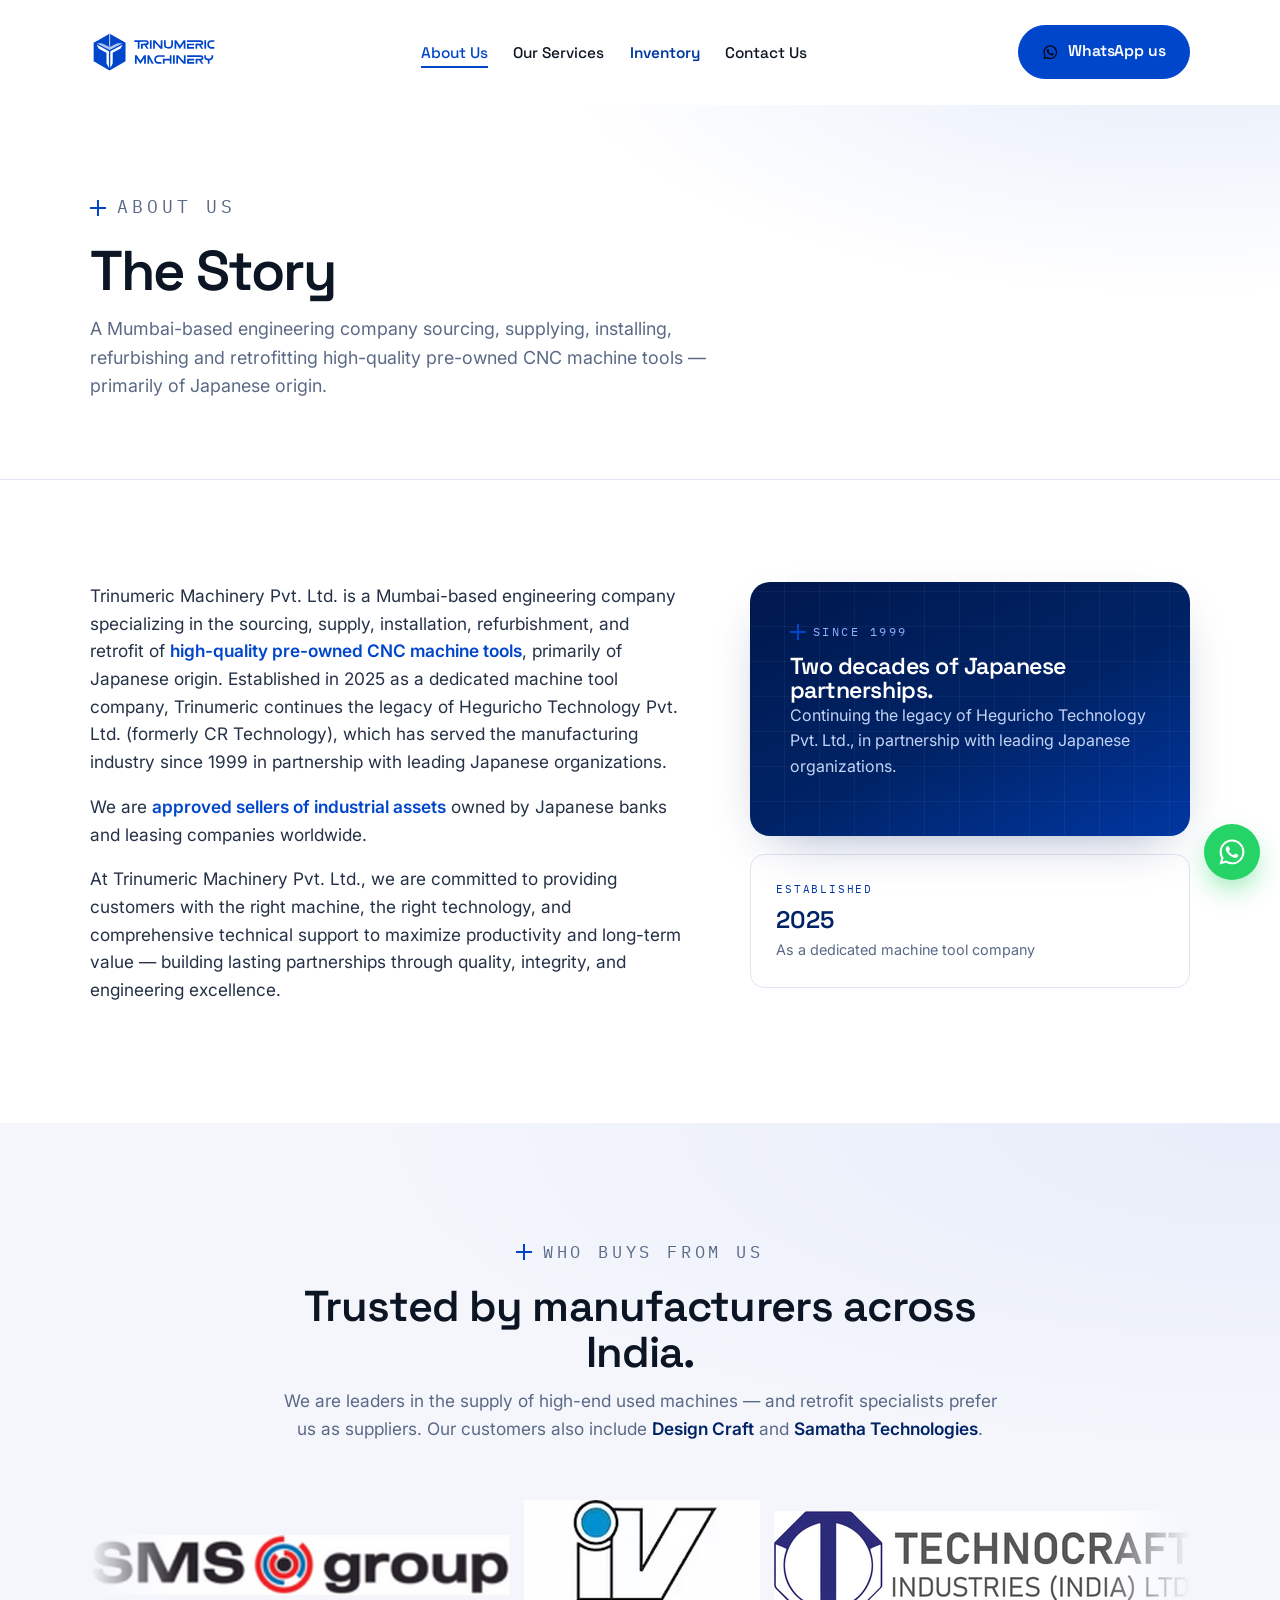
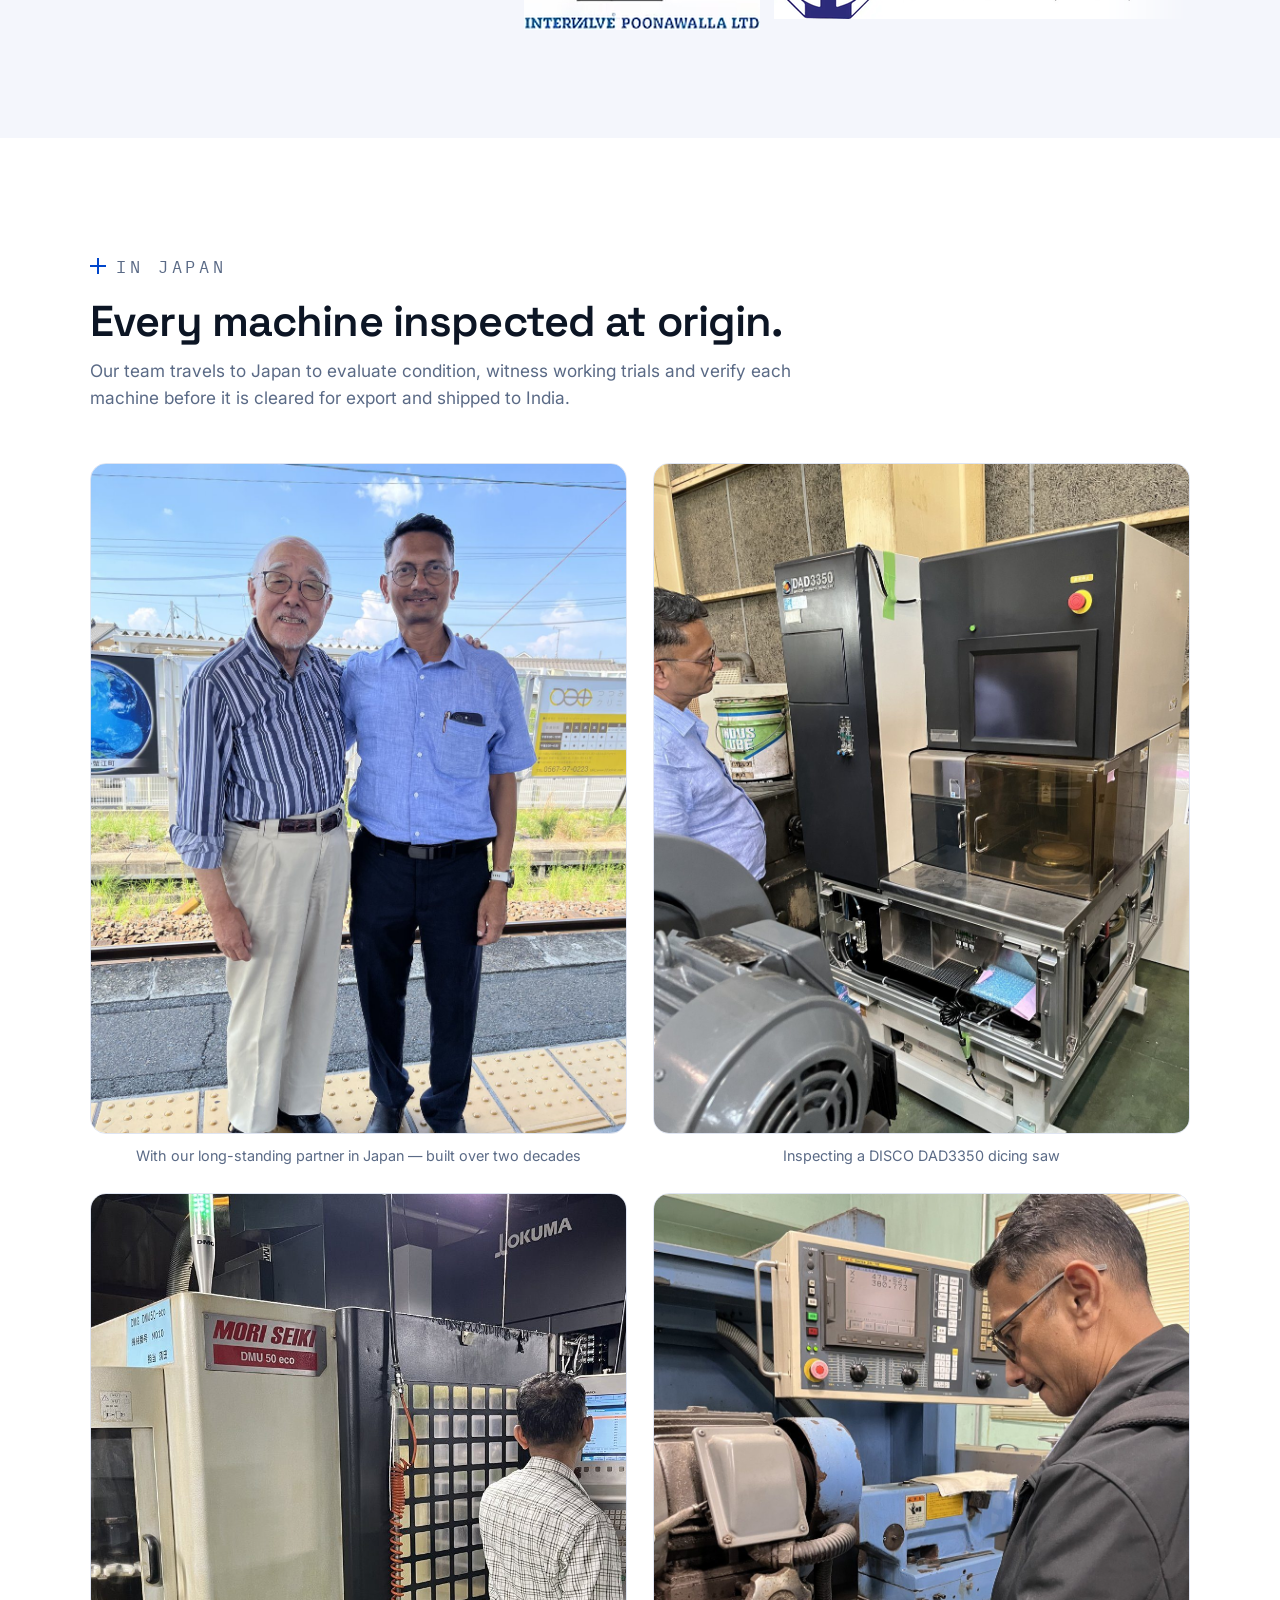
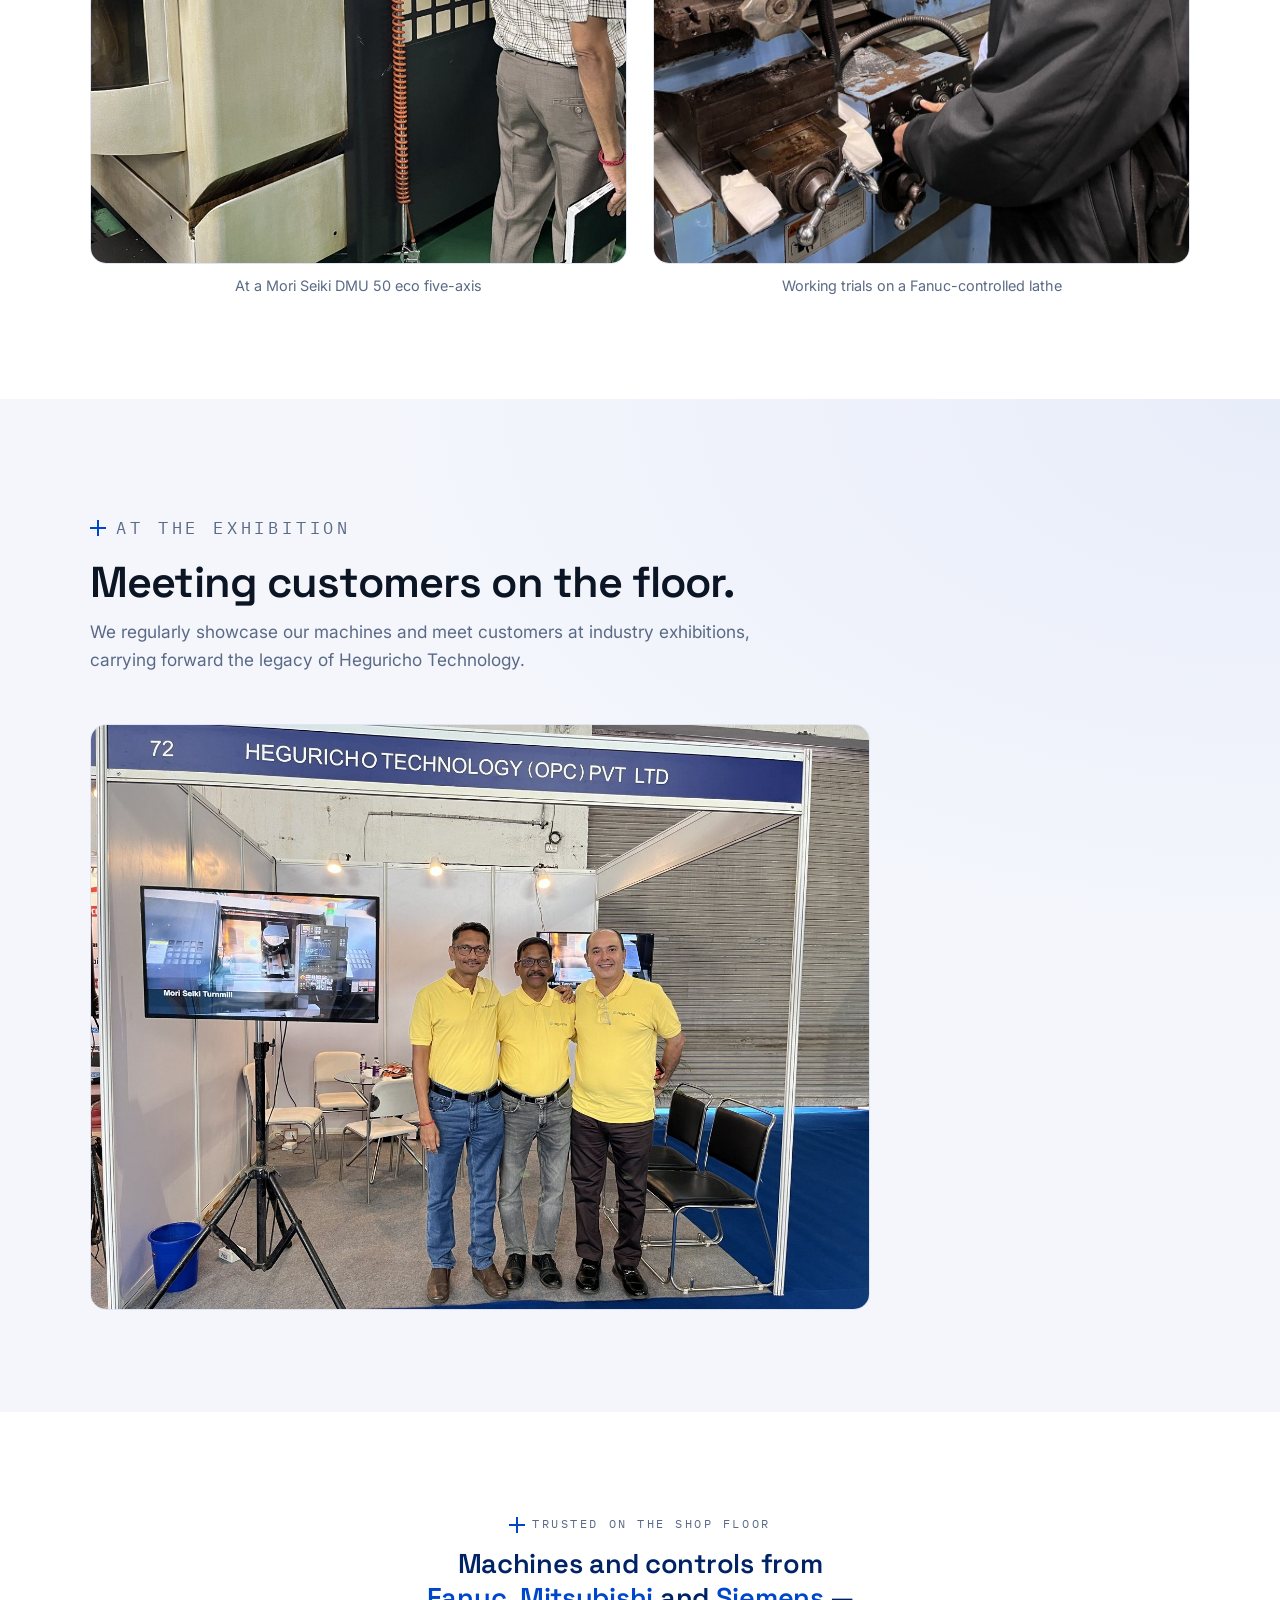
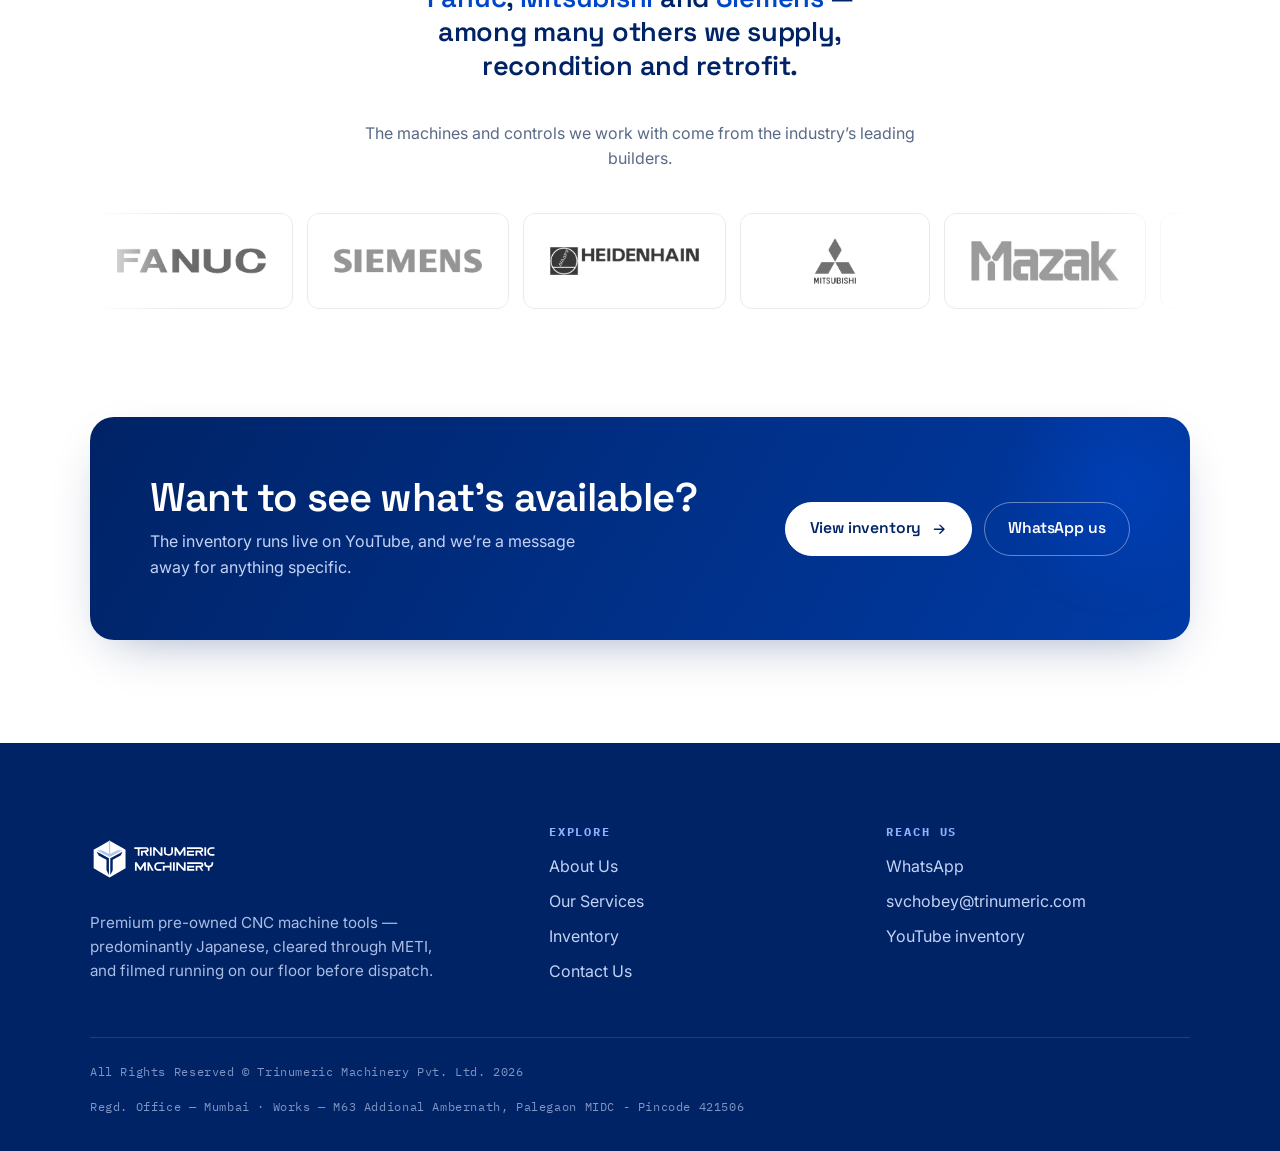
==== commit d94bb99e: "Add files via upload" ====
--- a/about.html
+++ b/about.html
@@ -371,4 +371,4 @@
   *{animation:none!important;transition:none!important;scroll-behavior:auto}
   .draw{stroke-dashoffset:0}.fade-up,.hero-grid *{opacity:1;transform:none}
 }
-</style></head><body><header class="nav" id="nav"><div class="wrap"><div class="nav-inner"><a class="brand" href="index.html" aria-label="Trinumeric Machinery — home"><img src="images/Blogo.svg" alt="Trinumeric Machinery" onerror="this.style.display='none';this.nextElementSibling.style.display='flex';"><span class="brand-fallback" style="display:none"><i class="tick"></i>TRI<b>NUMERIC</b></span></a><ul class="nav-links"><li><a href="about.html" class="active">About Us</a></li><li><a href="services.html">Our Services</a></li><li><a href="inventory.html" class="inv">Inventory</a></li><li><a href="contactus.html">Contact Us</a></li></ul><a class="btn btn--orange nav-cta" href="https://wa.link/kkmf4v" target="_blank" rel="noopener"><svg viewBox="0 0 24 24" aria-hidden="true"><path d="M19.05 4.91A9.82 9.82 0 0012.04 2C6.58 2 2.13 6.45 2.13 11.91c0 1.75.46 3.45 1.32 4.95L2 22l5.25-1.38a9.9 9.9 0 004.78 1.22h.01c5.46 0 9.9-4.45 9.9-9.91 0-2.65-1.03-5.14-2.9-7.02zM12.04 20.15c-1.48 0-2.93-.4-4.2-1.15l-.3-.18-3.12.82.83-3.04-.2-.31a8.2 8.2 0 01-1.26-4.38c0-4.54 3.7-8.24 8.25-8.24 2.2 0 4.27.86 5.82 2.42a8.18 8.18 0 012.41 5.83c0 4.54-3.7 8.4-8.06 8.4zm4.52-6.16c-.25-.12-1.47-.72-1.69-.81-.23-.08-.39-.12-.56.12-.16.25-.64.81-.79.98-.14.16-.29.18-.54.06-.25-.12-1.05-.39-1.99-1.23-.74-.66-1.23-1.47-1.38-1.72-.14-.25-.02-.38.11-.51.11-.11.25-.29.37-.43.13-.15.17-.25.25-.42.08-.16.04-.31-.02-.43-.06-.12-.56-1.34-.76-1.84-.2-.48-.4-.42-.56-.42l-.48-.01c-.16 0-.43.06-.66.31-.22.25-.86.85-.86 2.07 0 1.22.89 2.4 1.01 2.56.12.16 1.75 2.67 4.25 3.74.59.26 1.05.41 1.41.52.59.19 1.13.16 1.56.1.48-.07 1.47-.6 1.68-1.18.21-.58.21-1.07.14-1.18-.06-.11-.22-.17-.47-.29z"/></svg>WhatsApp us</a><button class="nav-toggle" aria-label="Open menu" type="button"><svg viewBox="0 0 24 24" aria-hidden="true"><path d="M3 6h18M3 12h18M3 18h18" fill="none" stroke="currentColor" stroke-width="2" stroke-linecap="round"/></svg></button></div></div></header><div class="mmenu" id="mmenu"><div class="mmenu-top"><a class="brand" href="index.html" aria-label="Trinumeric Machinery — home"><img src="images/logo_d.svg" alt="Trinumeric Machinery" onerror="this.style.display='none';this.nextElementSibling.style.display='flex';"><span class="brand-fallback" style="display:none"><i class="tick"></i>TRI<b>NUMERIC</b></span></a><button class="mmenu-close" aria-label="Close menu" type="button"><svg viewBox="0 0 24 24" aria-hidden="true"><path d="M6 6l12 12M18 6L6 18" fill="none" stroke="currentColor" stroke-width="2" stroke-linecap="round"/></svg></button></div><nav><a href="about.html">About Us</a><a href="services.html">Our Services</a><a href="inventory.html" class="inv">Inventory</a><a href="contactus.html">Contact Us</a></nav><div class="mmenu-foot">TRINUMERIC MACHINERY PVT. LTD.<br><a href="https://wa.link/kkmf4v" target="_blank" rel="noopener">WhatsApp</a> · <a href="mailto:svchobey@trinumeric.com">svchobey@trinumeric.com</a></div></div><section class="pagehead"><div class="wrap"><p class="eyebrow">About us</p><h1>The Story</h1><p>A Mumbai-based engineering company sourcing, supplying, installing, refurbishing and retrofitting high-quality pre-owned CNC machine tools &mdash; primarily of Japanese origin.</p></div></section><section class="section"><div class="wrap" style="display:grid;grid-template-columns:1.15fr .85fr;gap:clamp(30px,5vw,64px);align-items:start"><div class="prose"><p>Trinumeric Machinery Pvt. Ltd. is a Mumbai-based engineering company specializing in the sourcing, supply, installation, refurbishment, and retrofit of <span class="hl">high-quality pre-owned CNC machine tools</span>, primarily of Japanese origin. Established in 2025 as a dedicated machine tool company, Trinumeric continues the legacy of Heguricho Technology Pvt. Ltd. (formerly CR Technology), which has served the manufacturing industry since 1999 in partnership with leading Japanese organizations.</p><p>We are <span class="hl">approved sellers of industrial assets</span> owned by Japanese banks and leasing companies worldwide.</p><p>At Trinumeric Machinery Pvt. Ltd., we are committed to providing customers with the right machine, the right technology, and comprehensive technical support to maximize productivity and long-term value &mdash; building lasting partnerships through quality, integrity, and engineering excellence.</p></div><aside><div class="panel"><p class="eyebrow">Since 1999</p><h3 style="font-size:1.45rem">Two decades of Japanese partnerships.</h3><p>Continuing the legacy of Heguricho Technology Pvt. Ltd., in partnership with leading Japanese organizations.</p></div><div class="spec" style="border:1px solid var(--line);border-radius:14px;margin-top:18px;border-left:1px solid var(--line)"><div class="k">Established</div><div class="v">2025</div><div class="n">As a dedicated machine tool company</div></div></aside></div></section><section class="section section--paper"><div class="wrap"><div class="shead shead--wide" style="text-align:center;margin-inline:auto"><p class="eyebrow" style="justify-content:center">Who buys from us</p><h2>Trusted by manufacturers across India.</h2><p style="margin-inline:auto">We are leaders in the supply of high-end used machines &mdash; and retrofit specialists prefer us as suppliers. Our customers also include <strong style="color:var(--navy);font-weight:600">Design Craft</strong> and <strong style="color:var(--navy);font-weight:600">Samatha Technologies</strong>.</p></div><div class="marquee cmq"><div class="marquee-track" style="animation-duration:42s"><div class="cl"><img src="images/client-sms-group.png" alt="SMS Group" loading="lazy"></div><div class="cl"><img src="images/client-intervalave-poonawala.png" alt="Intervalave Poonawala" loading="lazy"></div><div class="cl"><img src="images/client-technocraft-murbad.png" alt="Technocraft, Murbad" loading="lazy"></div><div class="cl"><img src="images/client-nttf-mumbai-c-o-technocraft.png" alt="NTTF, Mumbai (C/O Technocraft)" loading="lazy"></div><div class="cl"><img src="images/client-esmech-sms-group.png" alt="ESMECH - SMS Group" loading="lazy"></div><div class="cl"><img src="images/client-sms-group.png" alt="SMS Group" loading="lazy"></div><div class="cl"><img src="images/client-intervalave-poonawala.png" alt="Intervalave Poonawala" loading="lazy"></div><div class="cl"><img src="images/client-technocraft-murbad.png" alt="Technocraft, Murbad" loading="lazy"></div><div class="cl"><img src="images/client-nttf-mumbai-c-o-technocraft.png" alt="NTTF, Mumbai (C/O Technocraft)" loading="lazy"></div><div class="cl"><img src="images/client-esmech-sms-group.png" alt="ESMECH - SMS Group" loading="lazy"></div></div></div></div></section><section class="section"><div class="wrap"><div class="shead shead--wide"><p class="eyebrow">In Japan</p><h2>Every machine inspected at origin.</h2><p>Our team travels to Japan to evaluate condition, witness working trials and verify each machine before it is cleared for export and shipped to India.</p></div><div class="agrid2x2"><div><div class="amedia"><img src="images/founder-partner-japan.jpg" alt="With our long-standing partner in Japan" loading="lazy" style="aspect-ratio:4/5" onerror="this.style.display='none';this.nextElementSibling.style.display='flex';"><div class="ph-fb" style="display:none"><span class="tag">Japan</span><span style="align-self:flex-end;color:#9fb0d3"><svg viewBox="0 0 24 24" aria-hidden="true"><path d="M3 7l9-4 9 4-9 4-9-4zm0 0v10l9 4 9-4V7" fill="none" stroke="currentColor" stroke-width="1.8" stroke-linejoin="round"/></svg></span></div></div><p class="acap">With our long-standing partner in Japan &mdash; built over two decades</p></div><div><div class="amedia"><img src="images/inspection-dicing-saw.jpg" alt="Inspecting a DISCO DAD3350 dicing saw" loading="lazy" style="aspect-ratio:4/5" onerror="this.style.display='none';this.nextElementSibling.style.display='flex';"><div class="ph-fb" style="display:none"><span class="tag">Inspection</span><span style="align-self:flex-end;color:#9fb0d3"><svg viewBox="0 0 24 24" aria-hidden="true"><path d="M3 7l9-4 9 4-9 4-9-4zm0 0v10l9 4 9-4V7" fill="none" stroke="currentColor" stroke-width="1.8" stroke-linejoin="round"/></svg></span></div></div><p class="acap">Inspecting a DISCO DAD3350 dicing saw</p></div><div><div class="amedia"><img src="images/inspection-mori-seiki.jpg" alt="At a Mori Seiki DMU 50 eco five-axis" loading="lazy" style="aspect-ratio:4/5" onerror="this.style.display='none';this.nextElementSibling.style.display='flex';"><div class="ph-fb" style="display:none"><span class="tag">Inspection</span><span style="align-self:flex-end;color:#9fb0d3"><svg viewBox="0 0 24 24" aria-hidden="true"><path d="M3 7l9-4 9 4-9 4-9-4zm0 0v10l9 4 9-4V7" fill="none" stroke="currentColor" stroke-width="1.8" stroke-linejoin="round"/></svg></span></div></div><p class="acap">At a Mori Seiki DMU 50 eco five-axis</p></div><div><div class="amedia"><img src="images/inspection-cnc-lathe.jpg" alt="Working trials on a Fanuc-controlled lathe" loading="lazy" style="aspect-ratio:4/5" onerror="this.style.display='none';this.nextElementSibling.style.display='flex';"><div class="ph-fb" style="display:none"><span class="tag">Trial</span><span style="align-self:flex-end;color:#9fb0d3"><svg viewBox="0 0 24 24" aria-hidden="true"><path d="M3 7l9-4 9 4-9 4-9-4zm0 0v10l9 4 9-4V7" fill="none" stroke="currentColor" stroke-width="1.8" stroke-linejoin="round"/></svg></span></div></div><p class="acap">Working trials on a Fanuc-controlled lathe</p></div></div></div></section><section class="section section--paper"><div class="wrap"><div class="shead shead--wide"><p class="eyebrow">At the exhibition</p><h2>Meeting customers on the floor.</h2><p>We regularly showcase our machines and meet customers at industry exhibitions, carrying forward the legacy of Heguricho Technology.</p></div><div style="max-width:780px"><div class="amedia"><img src="images/team-exhibition-1.jpg" alt="Our team at an industry exhibition" loading="lazy" style="aspect-ratio:4/3" onerror="this.style.display='none';this.nextElementSibling.style.display='flex';"><div class="ph-fb" style="display:none"><span class="tag">Exhibition</span><span style="align-self:flex-end;color:#9fb0d3"><svg viewBox="0 0 24 24" aria-hidden="true"><path d="M3 7l9-4 9 4-9 4-9-4zm0 0v10l9 4 9-4V7" fill="none" stroke="currentColor" stroke-width="1.8" stroke-linejoin="round"/></svg></span></div></div></div></div></section><section class="section"><div class="wrap clients"><p class="eyebrow gap" style="justify-content:center">Trusted on the shop floor</p><p class="named">Machines and controls from <u>Fidia</u>, <u>Mitsubishi</u> and <u>Siemens</u> &mdash; among many others we supply, recondition and retrofit.</p><p style="color:var(--steel);max-width:60ch;margin:0 auto 2.2em">The machines and controls we work with come from the industry&rsquo;s leading builders.</p><div class="marquee"><div class="marquee-track"><div class="lg"><img src="images/brand-fanuc.png" alt="Fanuc" loading="lazy"></div><div class="lg"><img src="images/brand-siemens.png" alt="Siemens" loading="lazy"></div><div class="lg"><img src="images/brand-heidenhain.png" alt="Heidenhain" loading="lazy"></div><div class="lg"><img src="images/brand-fidia.png" alt="Fidia" loading="lazy"></div><div class="lg"><img src="images/brand-mitsubishi.png" alt="Mitsubishi" loading="lazy"></div><div class="lg"><img src="images/brand-mazak.png" alt="Mazak" loading="lazy"></div><div class="lg"><img src="images/brand-makino.png" alt="Makino" loading="lazy"></div><div class="lg"><img src="images/brand-okuma.png" alt="Okuma" loading="lazy"></div><div class="lg"><img src="images/brand-fanuc.png" alt="Fanuc" loading="lazy"></div><div class="lg"><img src="images/brand-siemens.png" alt="Siemens" loading="lazy"></div><div class="lg"><img src="images/brand-heidenhain.png" alt="Heidenhain" loading="lazy"></div><div class="lg"><img src="images/brand-fidia.png" alt="Fidia" loading="lazy"></div><div class="lg"><img src="images/brand-mitsubishi.png" alt="Mitsubishi" loading="lazy"></div><div class="lg"><img src="images/brand-mazak.png" alt="Mazak" loading="lazy"></div><div class="lg"><img src="images/brand-makino.png" alt="Makino" loading="lazy"></div><div class="lg"><img src="images/brand-okuma.png" alt="Okuma" loading="lazy"></div></div></div></div></section><section class="section" style="padding-top:0"><div class="wrap"><div class="ctaband"><div><h2>Want to see what&rsquo;s available?</h2><p>The inventory runs live on YouTube, and we&rsquo;re a message away for anything specific.</p></div><div class="btns"><a class="btn" style="background:#fff;color:var(--navy);border-color:#fff" href="inventory.html">View inventory <svg viewBox="0 0 24 24" aria-hidden="true"><path d="M5 12h14M13 6l6 6-6 6" fill="none" stroke="currentColor" stroke-width="2" stroke-linecap="round" stroke-linejoin="round"/></svg></a><a class="btn btn--ghost" style="color:#fff;border-color:rgba(255,255,255,.4)" href="https://wa.link/kkmf4v" target="_blank" rel="noopener">WhatsApp us</a></div></div></div></section><footer class="foot"><div class="wrap"><div class="foot-grid"><div><a class="brand" style="margin-bottom:16px" href="index.html" aria-label="Trinumeric Machinery — home"><img src="images/logo_d.svg" alt="Trinumeric Machinery" onerror="this.style.display='none';this.nextElementSibling.style.display='flex';"><span class="brand-fallback" style="display:none"><i class="tick"></i>TRI<b>NUMERIC</b></span></a><p>Premium pre-owned CNC machine tools — predominantly Japanese, cleared through METI, and filmed running on our floor before dispatch.</p></div><div><h4>Explore</h4><ul><li><a href="about.html">About Us</a></li><li><a href="services.html">Our Services</a></li><li><a href="inventory.html">Inventory</a></li><li><a href="contactus.html">Contact Us</a></li></ul></div><div><h4>Reach us</h4><ul><li><a href="https://wa.link/kkmf4v" target="_blank" rel="noopener">WhatsApp</a></li><li><a href="mailto:svchobey@trinumeric.com">svchobey@trinumeric.com</a></li><li><a href="https://www.youtube.com/@TrinumericMachinery" target="_blank" rel="noopener">YouTube inventory</a></li></ul></div></div><div class="foot-bottom"><span>All Rights Reserved &copy; Trinumeric Machinery Pvt. Ltd. 2026</span><span>Regd. Office — Mumbai &middot; Works — M63 Addional Ambernath, Palegaon MIDC - Pincode 421506</span></div></div></footer><a class="wa-float" href="https://wa.link/kkmf4v" target="_blank" rel="noopener" aria-label="Chat on WhatsApp"><svg viewBox="0 0 24 24" aria-hidden="true"><path d="M19.05 4.91A9.82 9.82 0 0012.04 2C6.58 2 2.13 6.45 2.13 11.91c0 1.75.46 3.45 1.32 4.95L2 22l5.25-1.38a9.9 9.9 0 004.78 1.22h.01c5.46 0 9.9-4.45 9.9-9.91 0-2.65-1.03-5.14-2.9-7.02zM12.04 20.15c-1.48 0-2.93-.4-4.2-1.15l-.3-.18-3.12.82.83-3.04-.2-.31a8.2 8.2 0 01-1.26-4.38c0-4.54 3.7-8.24 8.25-8.24 2.2 0 4.27.86 5.82 2.42a8.18 8.18 0 012.41 5.83c0 4.54-3.7 8.4-8.06 8.4zm4.52-6.16c-.25-.12-1.47-.72-1.69-.81-.23-.08-.39-.12-.56.12-.16.25-.64.81-.79.98-.14.16-.29.18-.54.06-.25-.12-1.05-.39-1.99-1.23-.74-.66-1.23-1.47-1.38-1.72-.14-.25-.02-.38.11-.51.11-.11.25-.29.37-.43.13-.15.17-.25.25-.42.08-.16.04-.31-.02-.43-.06-.12-.56-1.34-.76-1.84-.2-.48-.4-.42-.56-.42l-.48-.01c-.16 0-.43.06-.66.31-.22.25-.86.85-.86 2.07 0 1.22.89 2.4 1.01 2.56.12.16 1.75 2.67 4.25 3.74.59.26 1.05.41 1.41.52.59.19 1.13.16 1.56.1.48-.07 1.47-.6 1.68-1.18.21-.58.21-1.07.14-1.18-.06-.11-.22-.17-.47-.29z"/></svg></a><button class="totop" id="totop" aria-label="Back to top" type="button"><svg viewBox="0 0 24 24" aria-hidden="true"><path d="M12 19V5M6 11l6-6 6 6" fill="none" stroke="currentColor" stroke-width="2" stroke-linecap="round" stroke-linejoin="round"/></svg></button><script>(function(){var n=document.getElementById("nav"),t=document.getElementById("totop");function sc(){var y=window.scrollY||document.documentElement.scrollTop||0;if(n)n.classList.toggle("scrolled",y>8);if(t)t.classList.toggle("show",y>500);}window.addEventListener("scroll",sc,{passive:true});sc();var mm=document.getElementById("mmenu"),tg=document.querySelector(".nav-toggle"),cl=document.querySelector(".mmenu-close");function open(){if(mm){mm.classList.add("open");document.body.style.overflow="hidden";}}function close(){if(mm){mm.classList.remove("open");document.body.style.overflow="";}}if(tg)tg.addEventListener("click",open);if(cl)cl.addEventListener("click",close);document.addEventListener("keydown",function(e){if(e.key==="Escape")close();});document.querySelectorAll(".mmenu nav a").forEach(function(a){a.addEventListener("click",close);});if(t)t.addEventListener("click",function(){window.scrollTo({top:0,behavior:"smooth"});});})();</script></body></html>+</style></head><body><header class="nav" id="nav"><div class="wrap"><div class="nav-inner"><a class="brand" href="index.html" aria-label="Trinumeric Machinery — home"><img src="images/Blogo.svg" alt="Trinumeric Machinery" onerror="this.style.display='none';this.nextElementSibling.style.display='flex';"><span class="brand-fallback" style="display:none"><i class="tick"></i>TRI<b>NUMERIC</b></span></a><ul class="nav-links"><li><a href="about.html" class="active">About Us</a></li><li><a href="services.html">Our Services</a></li><li><a href="inventory.html" class="inv">Inventory</a></li><li><a href="contactus.html">Contact Us</a></li></ul><a class="btn btn--orange nav-cta" href="https://wa.link/kkmf4v" target="_blank" rel="noopener"><svg viewBox="0 0 24 24" aria-hidden="true"><path d="M19.05 4.91A9.82 9.82 0 0012.04 2C6.58 2 2.13 6.45 2.13 11.91c0 1.75.46 3.45 1.32 4.95L2 22l5.25-1.38a9.9 9.9 0 004.78 1.22h.01c5.46 0 9.9-4.45 9.9-9.91 0-2.65-1.03-5.14-2.9-7.02zM12.04 20.15c-1.48 0-2.93-.4-4.2-1.15l-.3-.18-3.12.82.83-3.04-.2-.31a8.2 8.2 0 01-1.26-4.38c0-4.54 3.7-8.24 8.25-8.24 2.2 0 4.27.86 5.82 2.42a8.18 8.18 0 012.41 5.83c0 4.54-3.7 8.4-8.06 8.4zm4.52-6.16c-.25-.12-1.47-.72-1.69-.81-.23-.08-.39-.12-.56.12-.16.25-.64.81-.79.98-.14.16-.29.18-.54.06-.25-.12-1.05-.39-1.99-1.23-.74-.66-1.23-1.47-1.38-1.72-.14-.25-.02-.38.11-.51.11-.11.25-.29.37-.43.13-.15.17-.25.25-.42.08-.16.04-.31-.02-.43-.06-.12-.56-1.34-.76-1.84-.2-.48-.4-.42-.56-.42l-.48-.01c-.16 0-.43.06-.66.31-.22.25-.86.85-.86 2.07 0 1.22.89 2.4 1.01 2.56.12.16 1.75 2.67 4.25 3.74.59.26 1.05.41 1.41.52.59.19 1.13.16 1.56.1.48-.07 1.47-.6 1.68-1.18.21-.58.21-1.07.14-1.18-.06-.11-.22-.17-.47-.29z"/></svg>WhatsApp us</a><button class="nav-toggle" aria-label="Open menu" type="button"><svg viewBox="0 0 24 24" aria-hidden="true"><path d="M3 6h18M3 12h18M3 18h18" fill="none" stroke="currentColor" stroke-width="2" stroke-linecap="round"/></svg></button></div></div></header><div class="mmenu" id="mmenu"><div class="mmenu-top"><a class="brand" href="index.html" aria-label="Trinumeric Machinery — home"><img src="images/logo_d.svg" alt="Trinumeric Machinery" onerror="this.style.display='none';this.nextElementSibling.style.display='flex';"><span class="brand-fallback" style="display:none"><i class="tick"></i>TRI<b>NUMERIC</b></span></a><button class="mmenu-close" aria-label="Close menu" type="button"><svg viewBox="0 0 24 24" aria-hidden="true"><path d="M6 6l12 12M18 6L6 18" fill="none" stroke="currentColor" stroke-width="2" stroke-linecap="round"/></svg></button></div><nav><a href="about.html">About Us</a><a href="services.html">Our Services</a><a href="inventory.html" class="inv">Inventory</a><a href="contactus.html">Contact Us</a></nav><div class="mmenu-foot">TRINUMERIC MACHINERY PVT. LTD.<br><a href="https://wa.link/kkmf4v" target="_blank" rel="noopener">WhatsApp</a> · <a href="mailto:svchobey@trinumeric.com">svchobey@trinumeric.com</a></div></div><section class="pagehead"><div class="wrap"><p class="eyebrow">About us</p><h1>The Story</h1><p>A Mumbai-based engineering company sourcing, supplying, installing, refurbishing and retrofitting high-quality pre-owned CNC machine tools &mdash; primarily of Japanese origin.</p></div></section><section class="section"><div class="wrap" style="display:grid;grid-template-columns:1.15fr .85fr;gap:clamp(30px,5vw,64px);align-items:start"><div class="prose"><p>Trinumeric Machinery Pvt. Ltd. is a Mumbai-based engineering company specializing in the sourcing, supply, installation, refurbishment, and retrofit of <span class="hl">high-quality pre-owned CNC machine tools</span>, primarily of Japanese origin. Established in 2025 as a dedicated machine tool company, Trinumeric continues the legacy of Heguricho Technology Pvt. Ltd. (formerly CR Technology), which has served the manufacturing industry since 1999 in partnership with leading Japanese organizations.</p><p>We are <span class="hl">approved sellers of industrial assets</span> owned by Japanese banks and leasing companies worldwide.</p><p>At Trinumeric Machinery Pvt. Ltd., we are committed to providing customers with the right machine, the right technology, and comprehensive technical support to maximize productivity and long-term value &mdash; building lasting partnerships through quality, integrity, and engineering excellence.</p></div><aside><div class="panel"><p class="eyebrow">Since 1999</p><h3 style="font-size:1.45rem">Two decades of Japanese partnerships.</h3><p>Continuing the legacy of Heguricho Technology Pvt. Ltd., in partnership with leading Japanese organizations.</p></div><div class="spec" style="border:1px solid var(--line);border-radius:14px;margin-top:18px;border-left:1px solid var(--line)"><div class="k">Established</div><div class="v">2025</div><div class="n">As a dedicated machine tool company</div></div></aside></div></section><section class="section section--paper"><div class="wrap"><div class="shead shead--wide" style="text-align:center;margin-inline:auto"><p class="eyebrow" style="justify-content:center">Who buys from us</p><h2>Trusted by manufacturers across India.</h2><p style="margin-inline:auto">We are leaders in the supply of high-end used machines &mdash; and retrofit specialists prefer us as suppliers. Our customers also include <strong style="color:var(--navy);font-weight:600">Design Craft</strong> and <strong style="color:var(--navy);font-weight:600">Samatha Technologies</strong>.</p></div><div class="marquee cmq"><div class="marquee-track" style="animation-duration:42s"><div class="cl"><img src="images/client-sms-group.png" alt="SMS Group" loading="lazy"></div><div class="cl"><img src="images/client-intervalave-poonawala.png" alt="Intervalave Poonawala" loading="lazy"></div><div class="cl"><img src="images/client-technocraft-murbad.png" alt="Technocraft, Murbad" loading="lazy"></div><div class="cl"><img src="images/client-nttf-mumbai-c-o-technocraft.png" alt="NTTF, Mumbai (C/O Technocraft)" loading="lazy"></div><div class="cl"><img src="images/client-esmech-sms-group.png" alt="ESMECH - SMS Group" loading="lazy"></div><div class="cl"><img src="images/client-sms-group.png" alt="SMS Group" loading="lazy"></div><div class="cl"><img src="images/client-intervalave-poonawala.png" alt="Intervalave Poonawala" loading="lazy"></div><div class="cl"><img src="images/client-technocraft-murbad.png" alt="Technocraft, Murbad" loading="lazy"></div><div class="cl"><img src="images/client-nttf-mumbai-c-o-technocraft.png" alt="NTTF, Mumbai (C/O Technocraft)" loading="lazy"></div><div class="cl"><img src="images/client-esmech-sms-group.png" alt="ESMECH - SMS Group" loading="lazy"></div></div></div></div></section><section class="section"><div class="wrap"><div class="shead shead--wide"><p class="eyebrow">In Japan</p><h2>Every machine inspected at origin.</h2><p>Our team travels to Japan to evaluate condition, witness working trials and verify each machine before it is cleared for export and shipped to India.</p></div><div class="agrid2x2"><div><div class="amedia"><img src="images/founder-partner-japan.jpg" alt="With our long-standing partner in Japan" loading="lazy" style="aspect-ratio:4/5" onerror="this.style.display='none';this.nextElementSibling.style.display='flex';"><div class="ph-fb" style="display:none"><span class="tag">Japan</span><span style="align-self:flex-end;color:#9fb0d3"><svg viewBox="0 0 24 24" aria-hidden="true"><path d="M3 7l9-4 9 4-9 4-9-4zm0 0v10l9 4 9-4V7" fill="none" stroke="currentColor" stroke-width="1.8" stroke-linejoin="round"/></svg></span></div></div><p class="acap">With our long-standing partner in Japan &mdash; built over two decades</p></div><div><div class="amedia"><img src="images/inspection-dicing-saw.jpg" alt="Inspecting a DISCO DAD3350 dicing saw" loading="lazy" style="aspect-ratio:4/5" onerror="this.style.display='none';this.nextElementSibling.style.display='flex';"><div class="ph-fb" style="display:none"><span class="tag">Inspection</span><span style="align-self:flex-end;color:#9fb0d3"><svg viewBox="0 0 24 24" aria-hidden="true"><path d="M3 7l9-4 9 4-9 4-9-4zm0 0v10l9 4 9-4V7" fill="none" stroke="currentColor" stroke-width="1.8" stroke-linejoin="round"/></svg></span></div></div><p class="acap">Inspecting a DISCO DAD3350 dicing saw</p></div><div><div class="amedia"><img src="images/inspection-mori-seiki.jpg" alt="At a Mori Seiki DMU 50 eco five-axis" loading="lazy" style="aspect-ratio:4/5" onerror="this.style.display='none';this.nextElementSibling.style.display='flex';"><div class="ph-fb" style="display:none"><span class="tag">Inspection</span><span style="align-self:flex-end;color:#9fb0d3"><svg viewBox="0 0 24 24" aria-hidden="true"><path d="M3 7l9-4 9 4-9 4-9-4zm0 0v10l9 4 9-4V7" fill="none" stroke="currentColor" stroke-width="1.8" stroke-linejoin="round"/></svg></span></div></div><p class="acap">At a Mori Seiki DMU 50 eco five-axis</p></div><div><div class="amedia"><img src="images/inspection-cnc-lathe.jpg" alt="Working trials on a Fanuc-controlled lathe" loading="lazy" style="aspect-ratio:4/5" onerror="this.style.display='none';this.nextElementSibling.style.display='flex';"><div class="ph-fb" style="display:none"><span class="tag">Trial</span><span style="align-self:flex-end;color:#9fb0d3"><svg viewBox="0 0 24 24" aria-hidden="true"><path d="M3 7l9-4 9 4-9 4-9-4zm0 0v10l9 4 9-4V7" fill="none" stroke="currentColor" stroke-width="1.8" stroke-linejoin="round"/></svg></span></div></div><p class="acap">Working trials on a Fanuc-controlled lathe</p></div></div></div></section><section class="section section--paper"><div class="wrap"><div class="shead shead--wide"><p class="eyebrow">At the exhibition</p><h2>Meeting customers on the floor.</h2><p>We regularly showcase our machines and meet customers at industry exhibitions, carrying forward the legacy of Heguricho Technology.</p></div><div style="max-width:780px"><div class="amedia"><img src="images/team-exhibition-1.jpg" alt="Our team at an industry exhibition" loading="lazy" style="aspect-ratio:4/3" onerror="this.style.display='none';this.nextElementSibling.style.display='flex';"><div class="ph-fb" style="display:none"><span class="tag">Exhibition</span><span style="align-self:flex-end;color:#9fb0d3"><svg viewBox="0 0 24 24" aria-hidden="true"><path d="M3 7l9-4 9 4-9 4-9-4zm0 0v10l9 4 9-4V7" fill="none" stroke="currentColor" stroke-width="1.8" stroke-linejoin="round"/></svg></span></div></div></div></div></section><section class="section"><div class="wrap clients"><p class="eyebrow gap" style="justify-content:center">Trusted on the shop floor</p><p class="named">Machines and controls from <u>Fanuc</u>, <u>Mitsubishi</u> and <u>Siemens</u> &mdash; among many others we supply, recondition and retrofit.</p><p style="color:var(--steel);max-width:60ch;margin:0 auto 2.2em">The machines and controls we work with come from the industry&rsquo;s leading builders.</p><div class="marquee"><div class="marquee-track"><div class="lg"><img src="images/brand-fanuc.png" alt="Fanuc" loading="lazy"></div><div class="lg"><img src="images/brand-siemens.png" alt="Siemens" loading="lazy"></div><div class="lg"><img src="images/brand-heidenhain.png" alt="Heidenhain" loading="lazy"></div><div class="lg"><img src="images/brand-mitsubishi.png" alt="Mitsubishi" loading="lazy"></div><div class="lg"><img src="images/brand-mazak.png" alt="Mazak" loading="lazy"></div><div class="lg"><img src="images/brand-makino.png" alt="Makino" loading="lazy"></div><div class="lg"><img src="images/brand-okuma.png" alt="Okuma" loading="lazy"></div><div class="lg"><img src="images/brand-fanuc.png" alt="Fanuc" loading="lazy"></div><div class="lg"><img src="images/brand-siemens.png" alt="Siemens" loading="lazy"></div><div class="lg"><img src="images/brand-heidenhain.png" alt="Heidenhain" loading="lazy"></div><div class="lg"><img src="images/brand-mitsubishi.png" alt="Mitsubishi" loading="lazy"></div><div class="lg"><img src="images/brand-mazak.png" alt="Mazak" loading="lazy"></div><div class="lg"><img src="images/brand-makino.png" alt="Makino" loading="lazy"></div><div class="lg"><img src="images/brand-okuma.png" alt="Okuma" loading="lazy"></div></div></div></div></section><section class="section" style="padding-top:0"><div class="wrap"><div class="ctaband"><div><h2>Want to see what&rsquo;s available?</h2><p>The inventory runs live on YouTube, and we&rsquo;re a message away for anything specific.</p></div><div class="btns"><a class="btn" style="background:#fff;color:var(--navy);border-color:#fff" href="inventory.html">View inventory <svg viewBox="0 0 24 24" aria-hidden="true"><path d="M5 12h14M13 6l6 6-6 6" fill="none" stroke="currentColor" stroke-width="2" stroke-linecap="round" stroke-linejoin="round"/></svg></a><a class="btn btn--ghost" style="color:#fff;border-color:rgba(255,255,255,.4)" href="https://wa.link/kkmf4v" target="_blank" rel="noopener">WhatsApp us</a></div></div></div></section><footer class="foot"><div class="wrap"><div class="foot-grid"><div><a class="brand" style="margin-bottom:16px" href="index.html" aria-label="Trinumeric Machinery — home"><img src="images/logo_d.svg" alt="Trinumeric Machinery" onerror="this.style.display='none';this.nextElementSibling.style.display='flex';"><span class="brand-fallback" style="display:none"><i class="tick"></i>TRI<b>NUMERIC</b></span></a><p>Premium pre-owned CNC machine tools — predominantly Japanese, cleared through METI, and filmed running on our floor before dispatch.</p></div><div><h4>Explore</h4><ul><li><a href="about.html">About Us</a></li><li><a href="services.html">Our Services</a></li><li><a href="inventory.html">Inventory</a></li><li><a href="contactus.html">Contact Us</a></li></ul></div><div><h4>Reach us</h4><ul><li><a href="https://wa.link/kkmf4v" target="_blank" rel="noopener">WhatsApp</a></li><li><a href="mailto:svchobey@trinumeric.com">svchobey@trinumeric.com</a></li><li><a href="https://www.youtube.com/@TrinumericMachinery" target="_blank" rel="noopener">YouTube inventory</a></li></ul></div></div><div class="foot-bottom"><span>All Rights Reserved &copy; Trinumeric Machinery Pvt. Ltd. 2026</span><span>Regd. Office — Mumbai &middot; Works — M63 Addional Ambernath, Palegaon MIDC - Pincode 421506</span></div></div></footer><a class="wa-float" href="https://wa.link/kkmf4v" target="_blank" rel="noopener" aria-label="Chat on WhatsApp"><svg viewBox="0 0 24 24" aria-hidden="true"><path d="M19.05 4.91A9.82 9.82 0 0012.04 2C6.58 2 2.13 6.45 2.13 11.91c0 1.75.46 3.45 1.32 4.95L2 22l5.25-1.38a9.9 9.9 0 004.78 1.22h.01c5.46 0 9.9-4.45 9.9-9.91 0-2.65-1.03-5.14-2.9-7.02zM12.04 20.15c-1.48 0-2.93-.4-4.2-1.15l-.3-.18-3.12.82.83-3.04-.2-.31a8.2 8.2 0 01-1.26-4.38c0-4.54 3.7-8.24 8.25-8.24 2.2 0 4.27.86 5.82 2.42a8.18 8.18 0 012.41 5.83c0 4.54-3.7 8.4-8.06 8.4zm4.52-6.16c-.25-.12-1.47-.72-1.69-.81-.23-.08-.39-.12-.56.12-.16.25-.64.81-.79.98-.14.16-.29.18-.54.06-.25-.12-1.05-.39-1.99-1.23-.74-.66-1.23-1.47-1.38-1.72-.14-.25-.02-.38.11-.51.11-.11.25-.29.37-.43.13-.15.17-.25.25-.42.08-.16.04-.31-.02-.43-.06-.12-.56-1.34-.76-1.84-.2-.48-.4-.42-.56-.42l-.48-.01c-.16 0-.43.06-.66.31-.22.25-.86.85-.86 2.07 0 1.22.89 2.4 1.01 2.56.12.16 1.75 2.67 4.25 3.74.59.26 1.05.41 1.41.52.59.19 1.13.16 1.56.1.48-.07 1.47-.6 1.68-1.18.21-.58.21-1.07.14-1.18-.06-.11-.22-.17-.47-.29z"/></svg></a><button class="totop" id="totop" aria-label="Back to top" type="button"><svg viewBox="0 0 24 24" aria-hidden="true"><path d="M12 19V5M6 11l6-6 6 6" fill="none" stroke="currentColor" stroke-width="2" stroke-linecap="round" stroke-linejoin="round"/></svg></button><script>(function(){var n=document.getElementById("nav"),t=document.getElementById("totop");function sc(){var y=window.scrollY||document.documentElement.scrollTop||0;if(n)n.classList.toggle("scrolled",y>8);if(t)t.classList.toggle("show",y>500);}window.addEventListener("scroll",sc,{passive:true});sc();var mm=document.getElementById("mmenu"),tg=document.querySelector(".nav-toggle"),cl=document.querySelector(".mmenu-close");function open(){if(mm){mm.classList.add("open");document.body.style.overflow="hidden";}}function close(){if(mm){mm.classList.remove("open");document.body.style.overflow="";}}if(tg)tg.addEventListener("click",open);if(cl)cl.addEventListener("click",close);document.addEventListener("keydown",function(e){if(e.key==="Escape")close();});document.querySelectorAll(".mmenu nav a").forEach(function(a){a.addEventListener("click",close);});if(t)t.addEventListener("click",function(){window.scrollTo({top:0,behavior:"smooth"});});})();</script></body></html>
